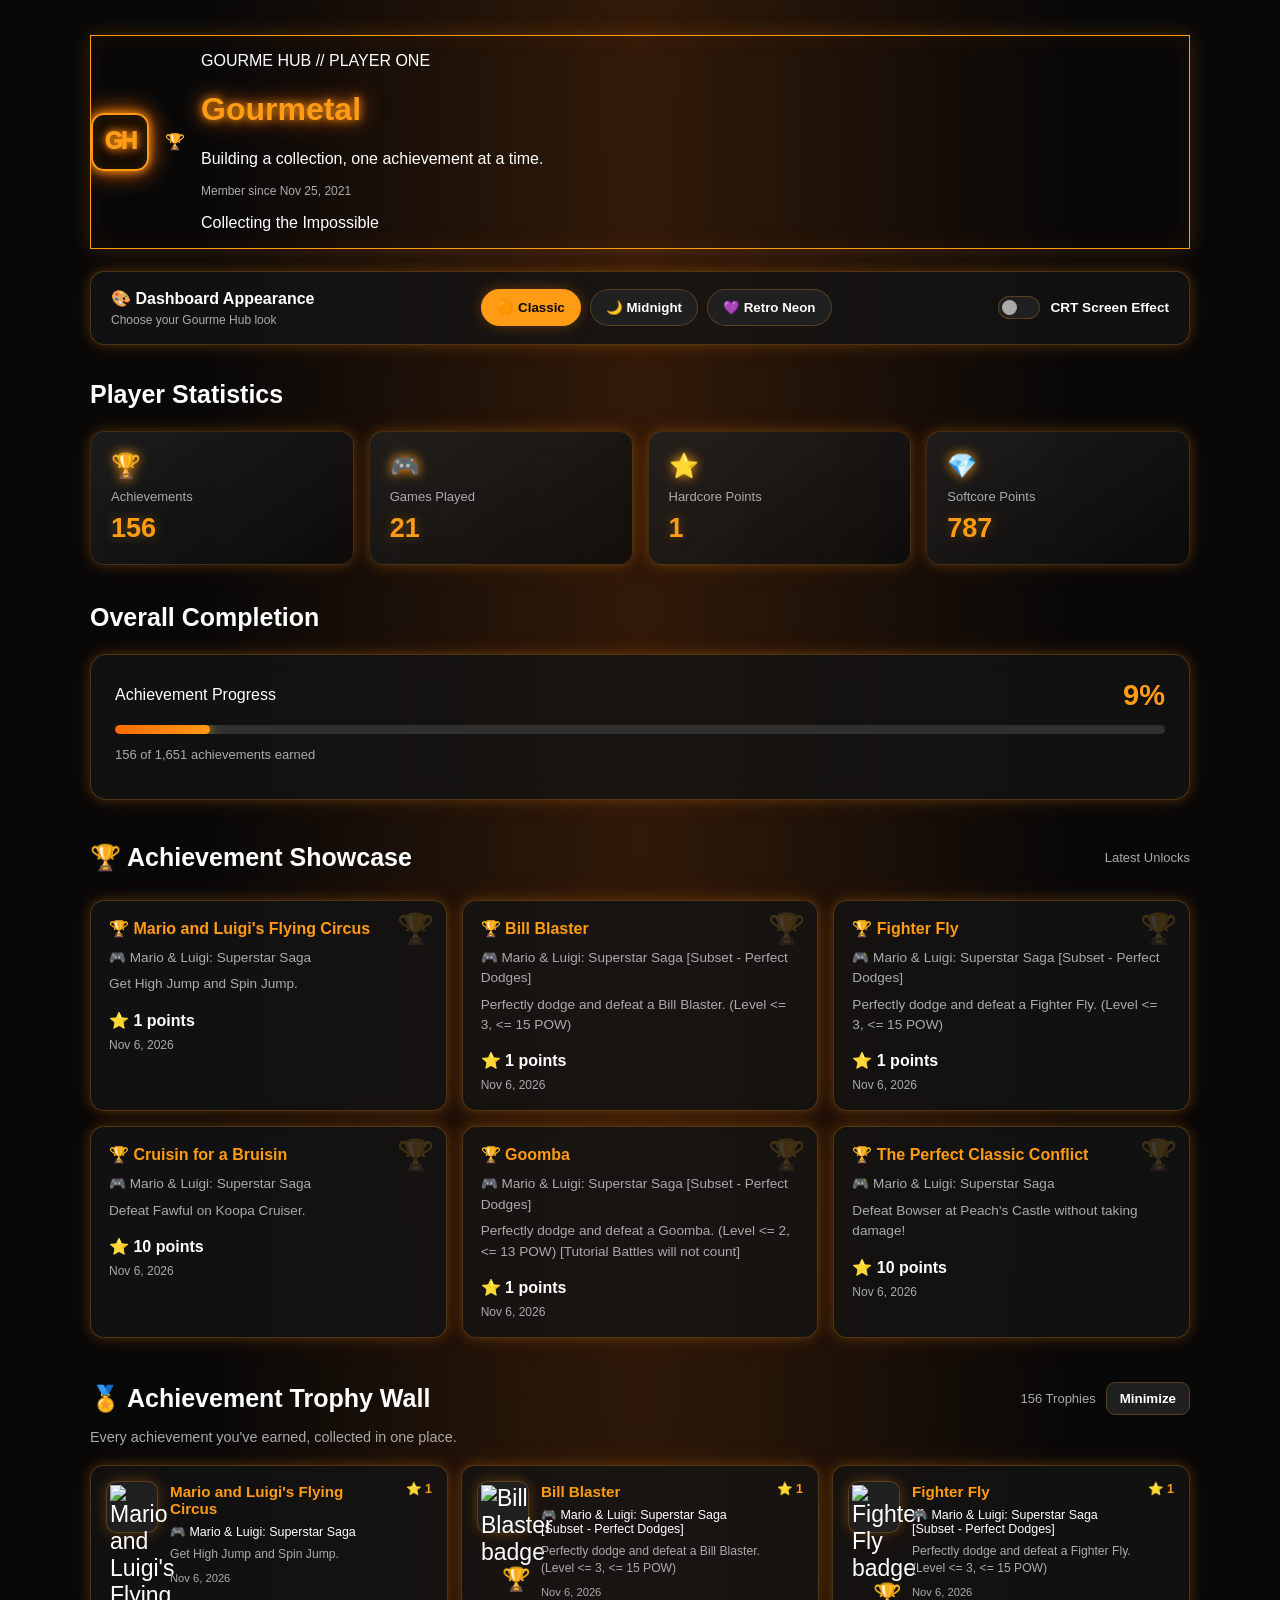
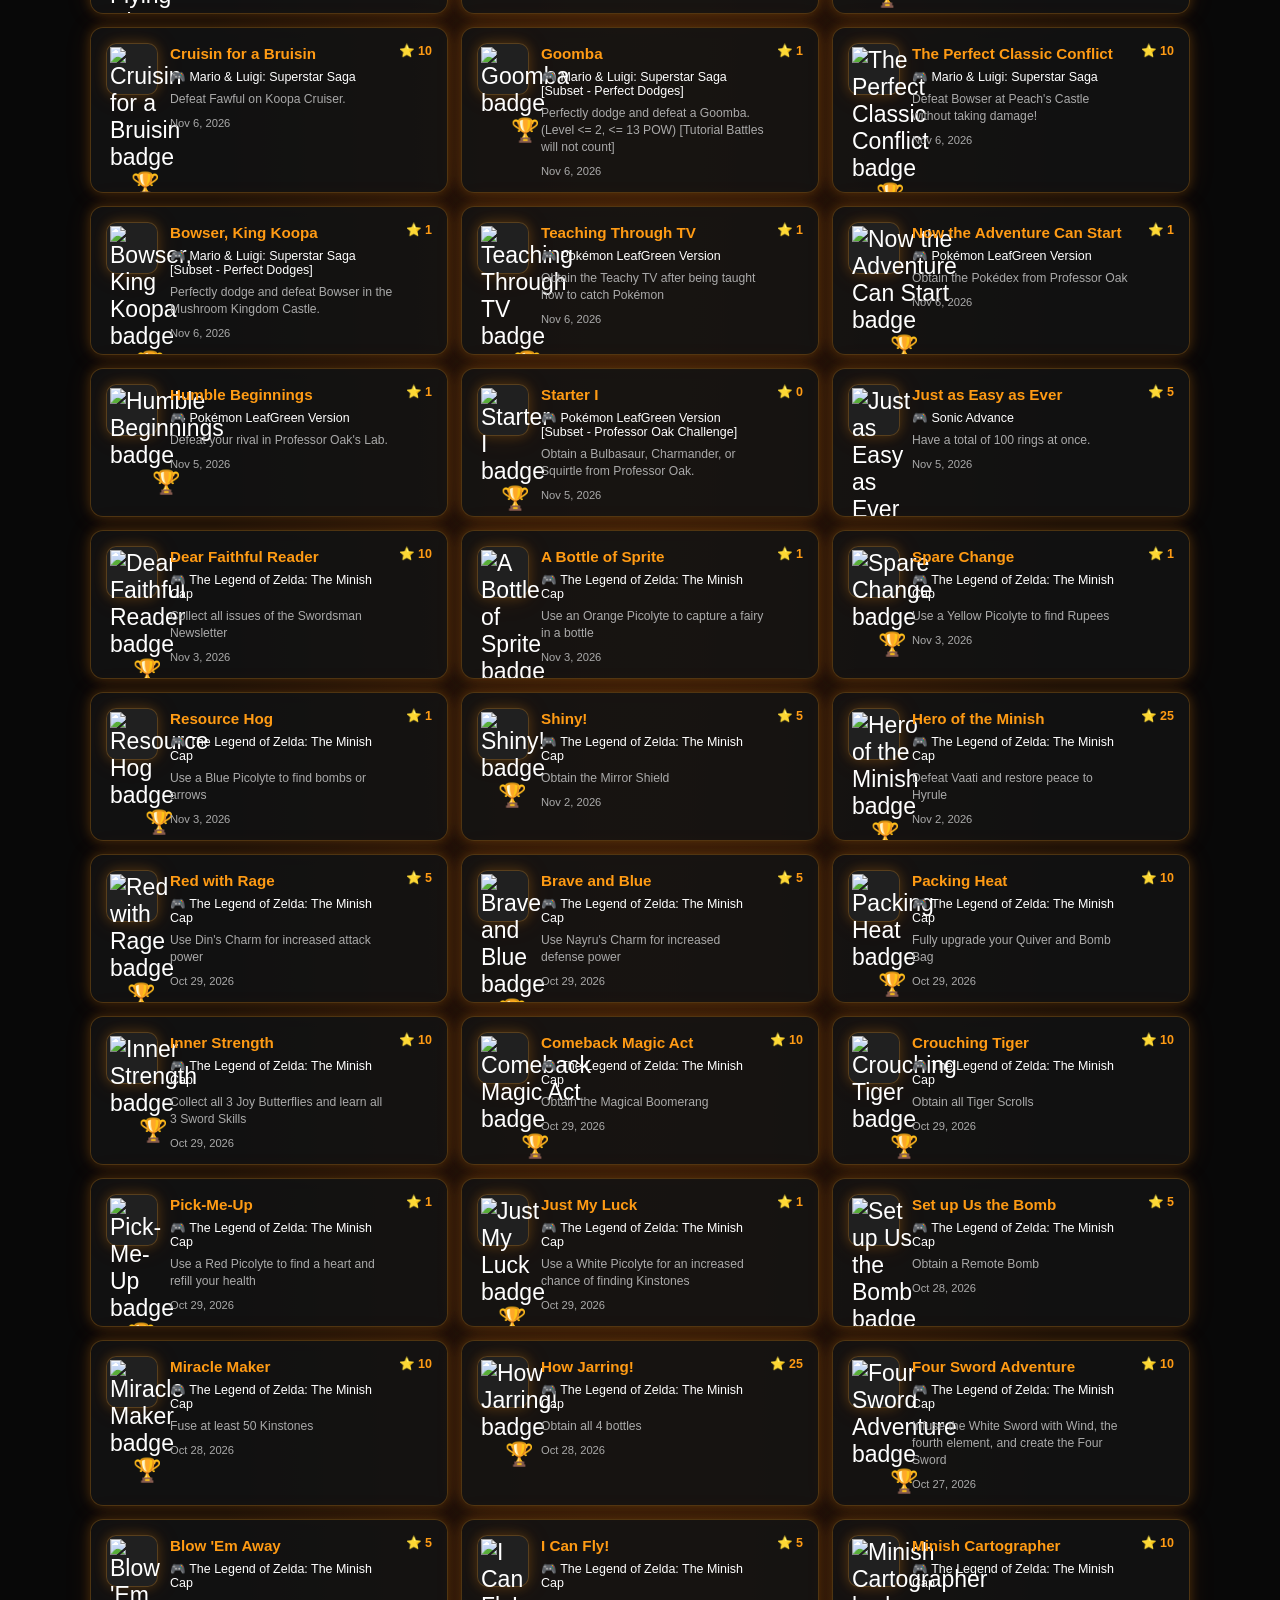
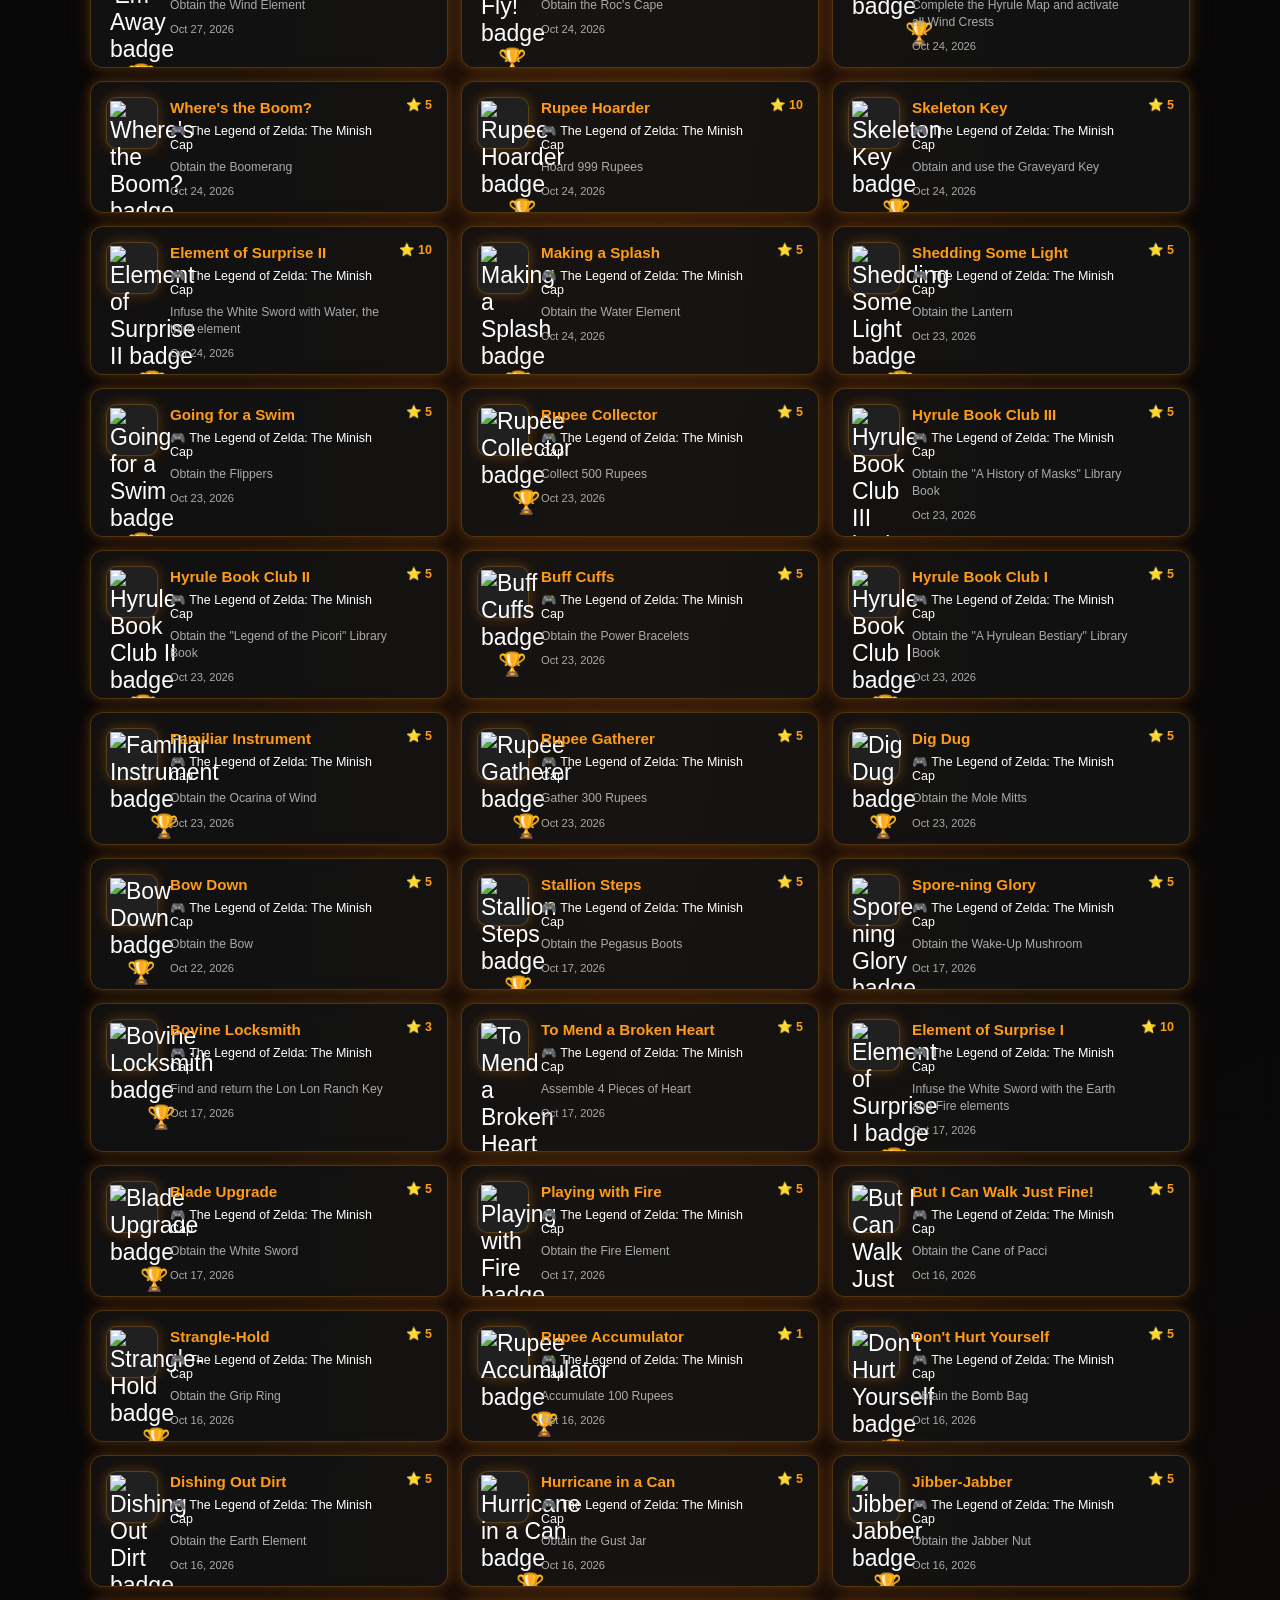
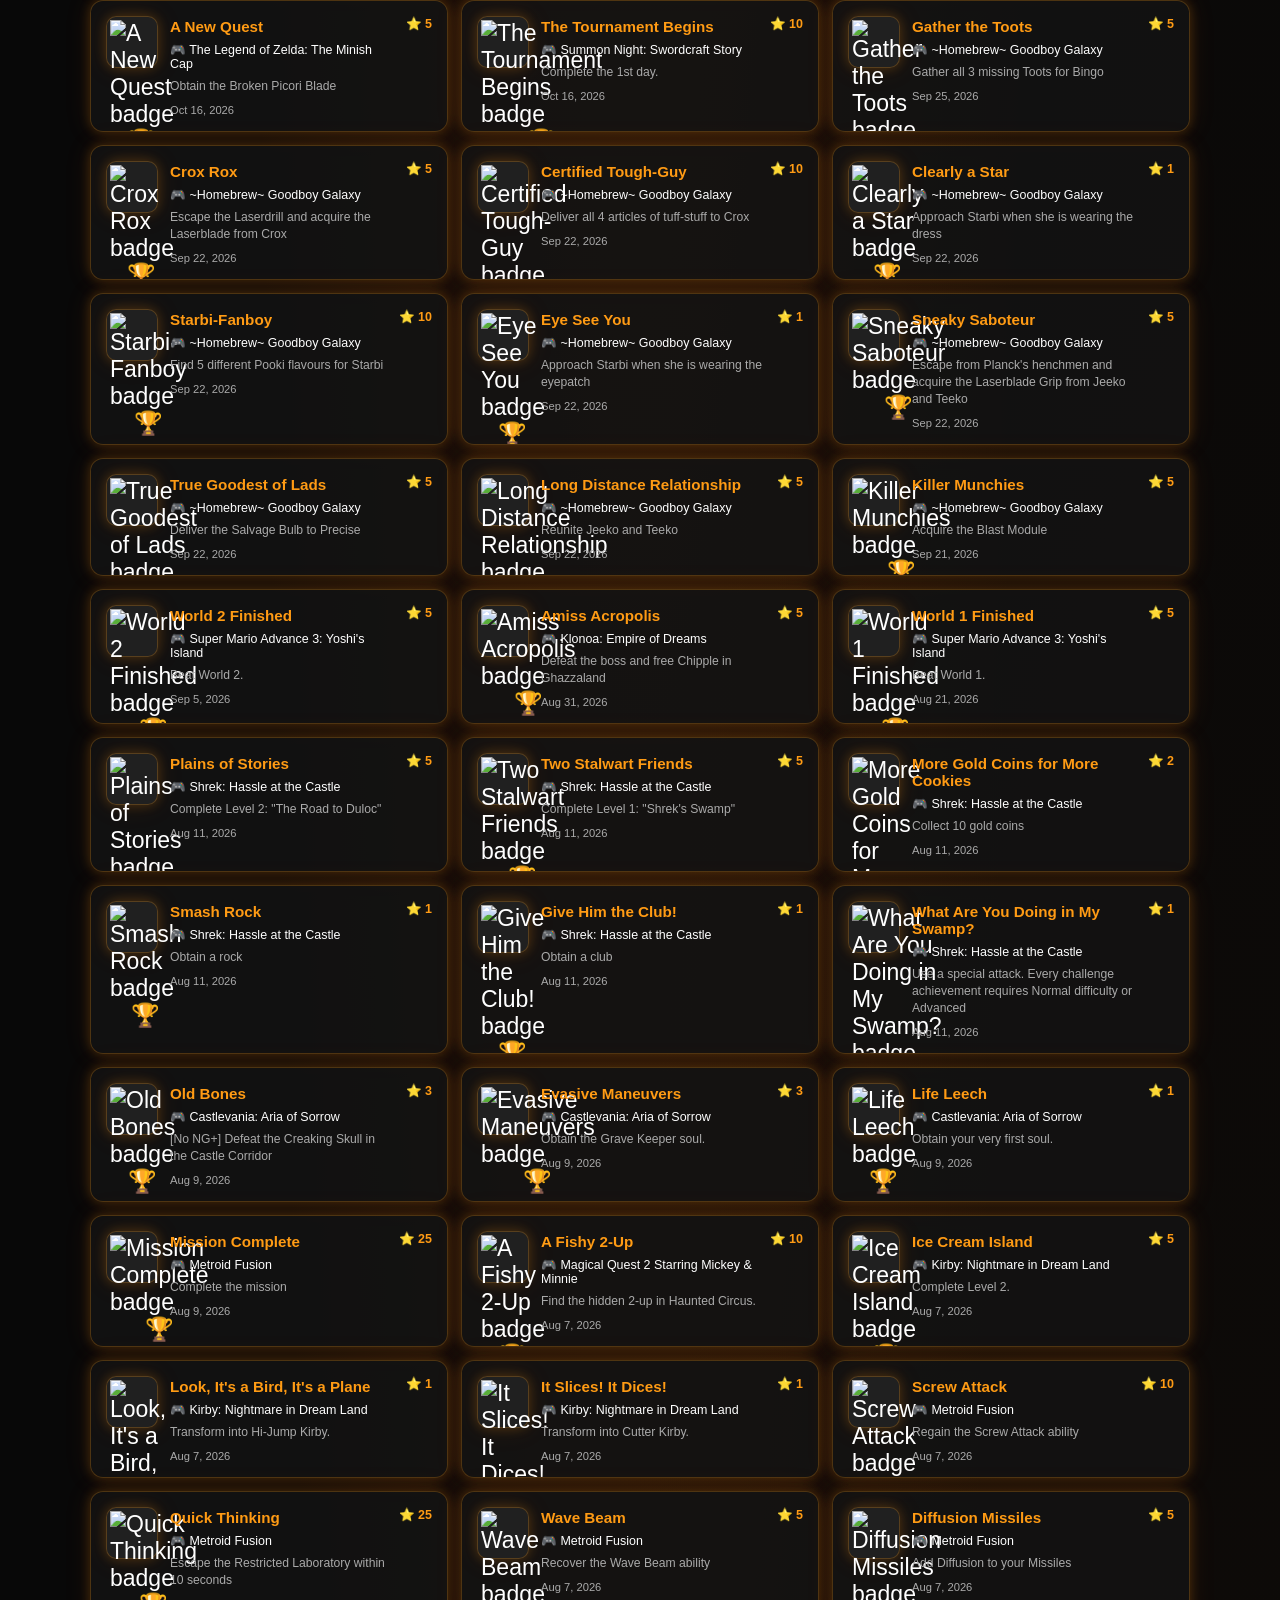
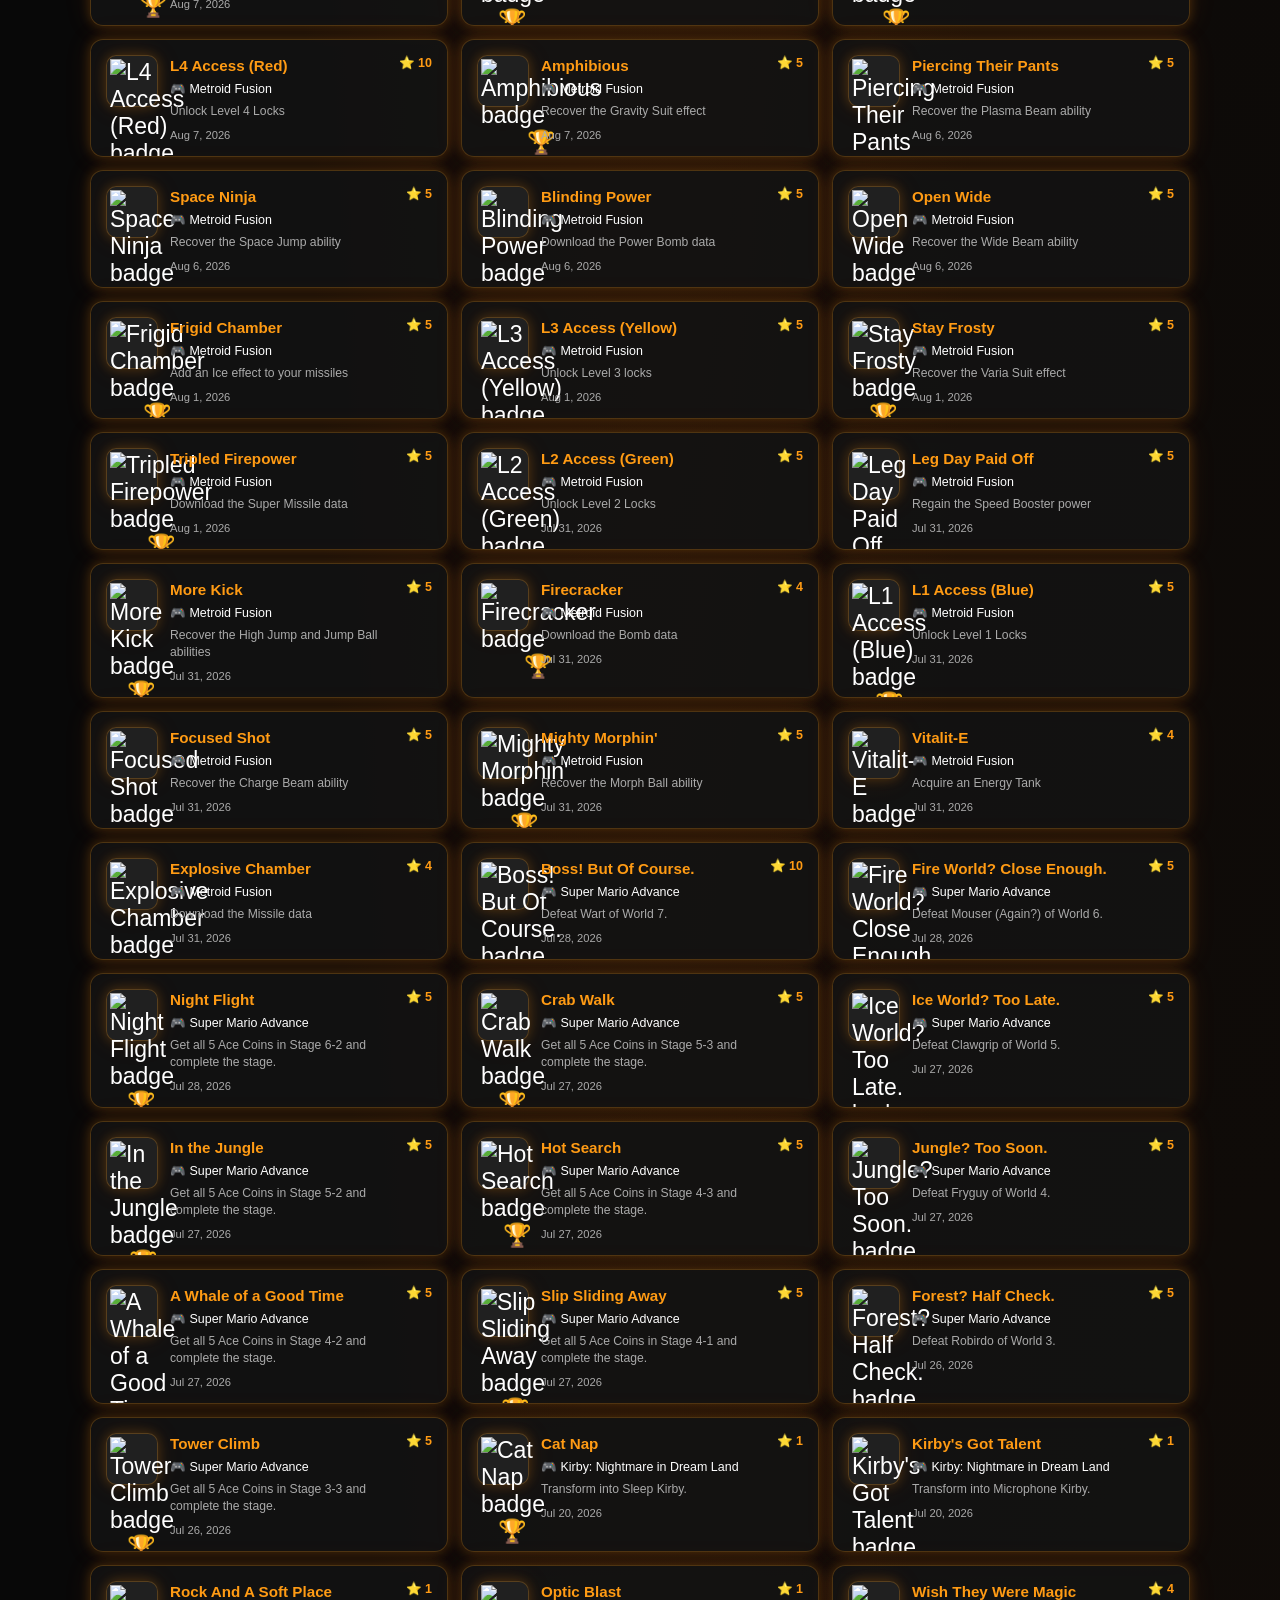
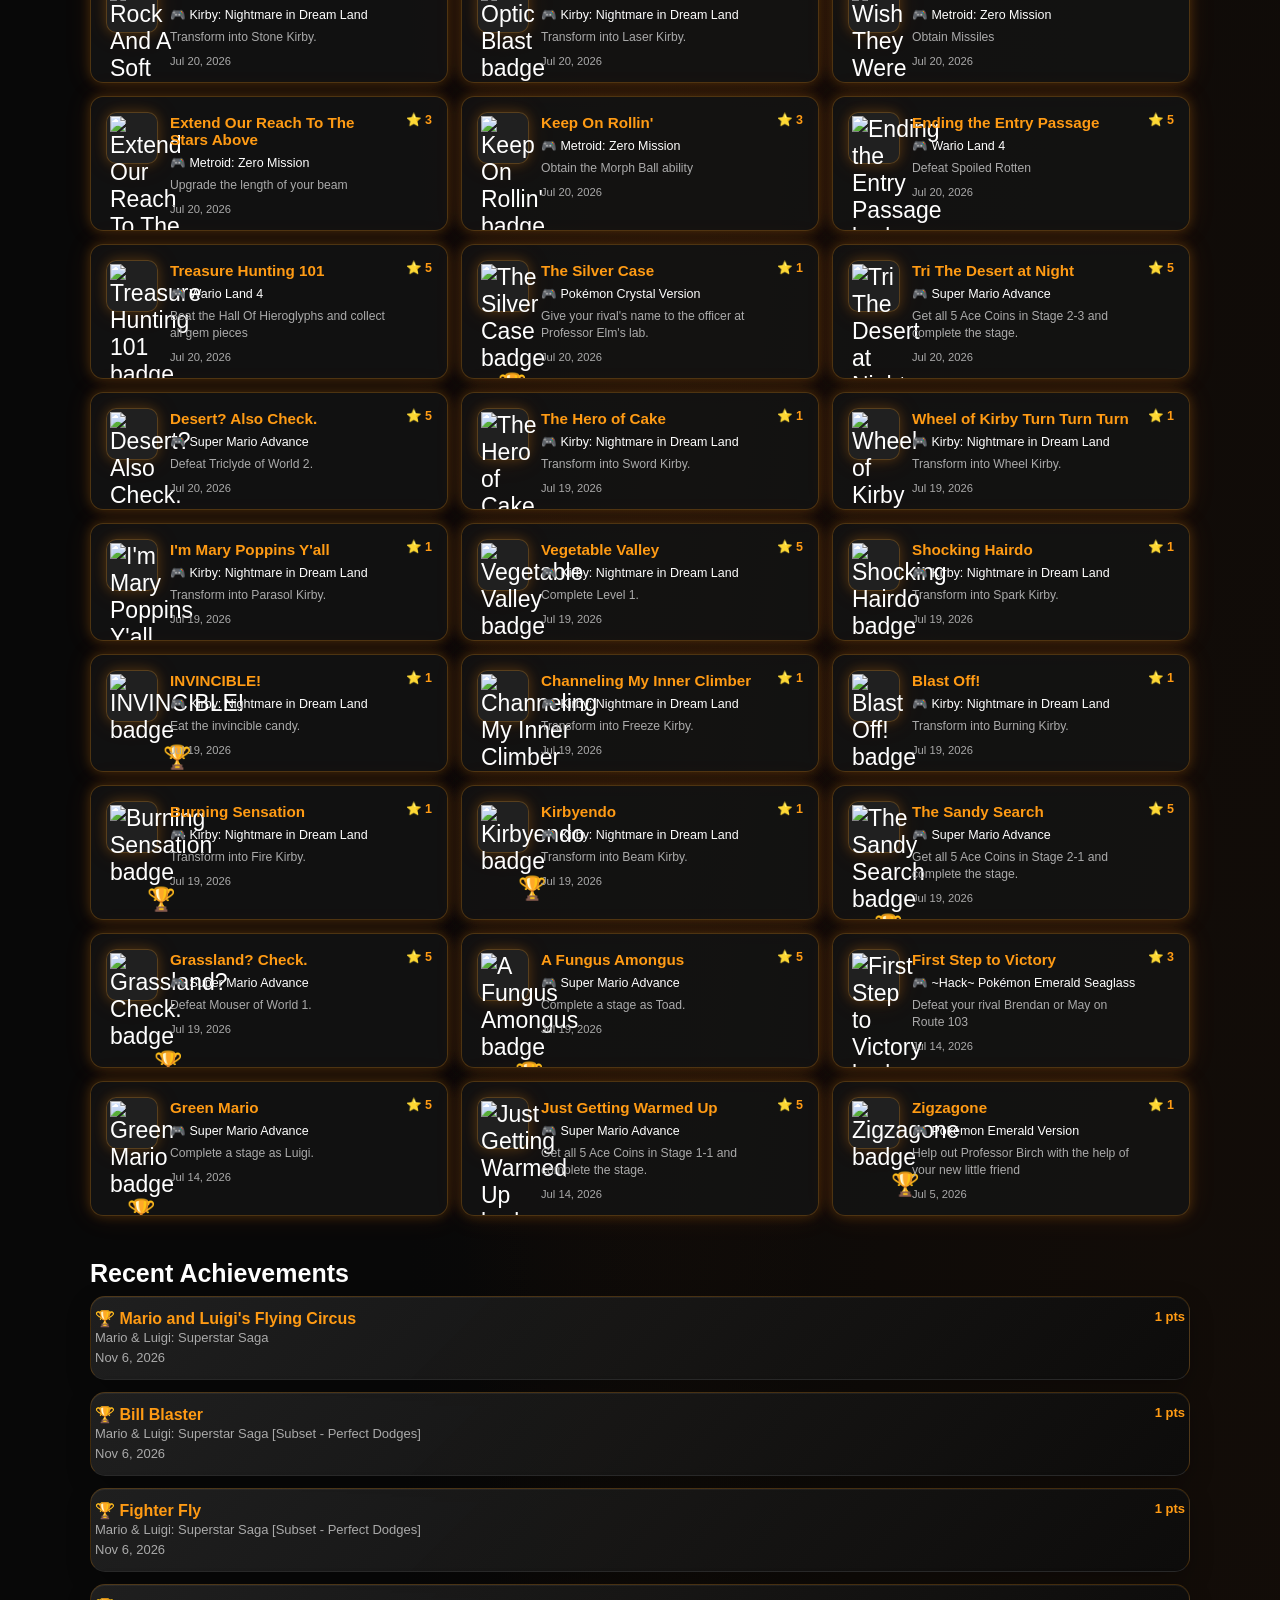
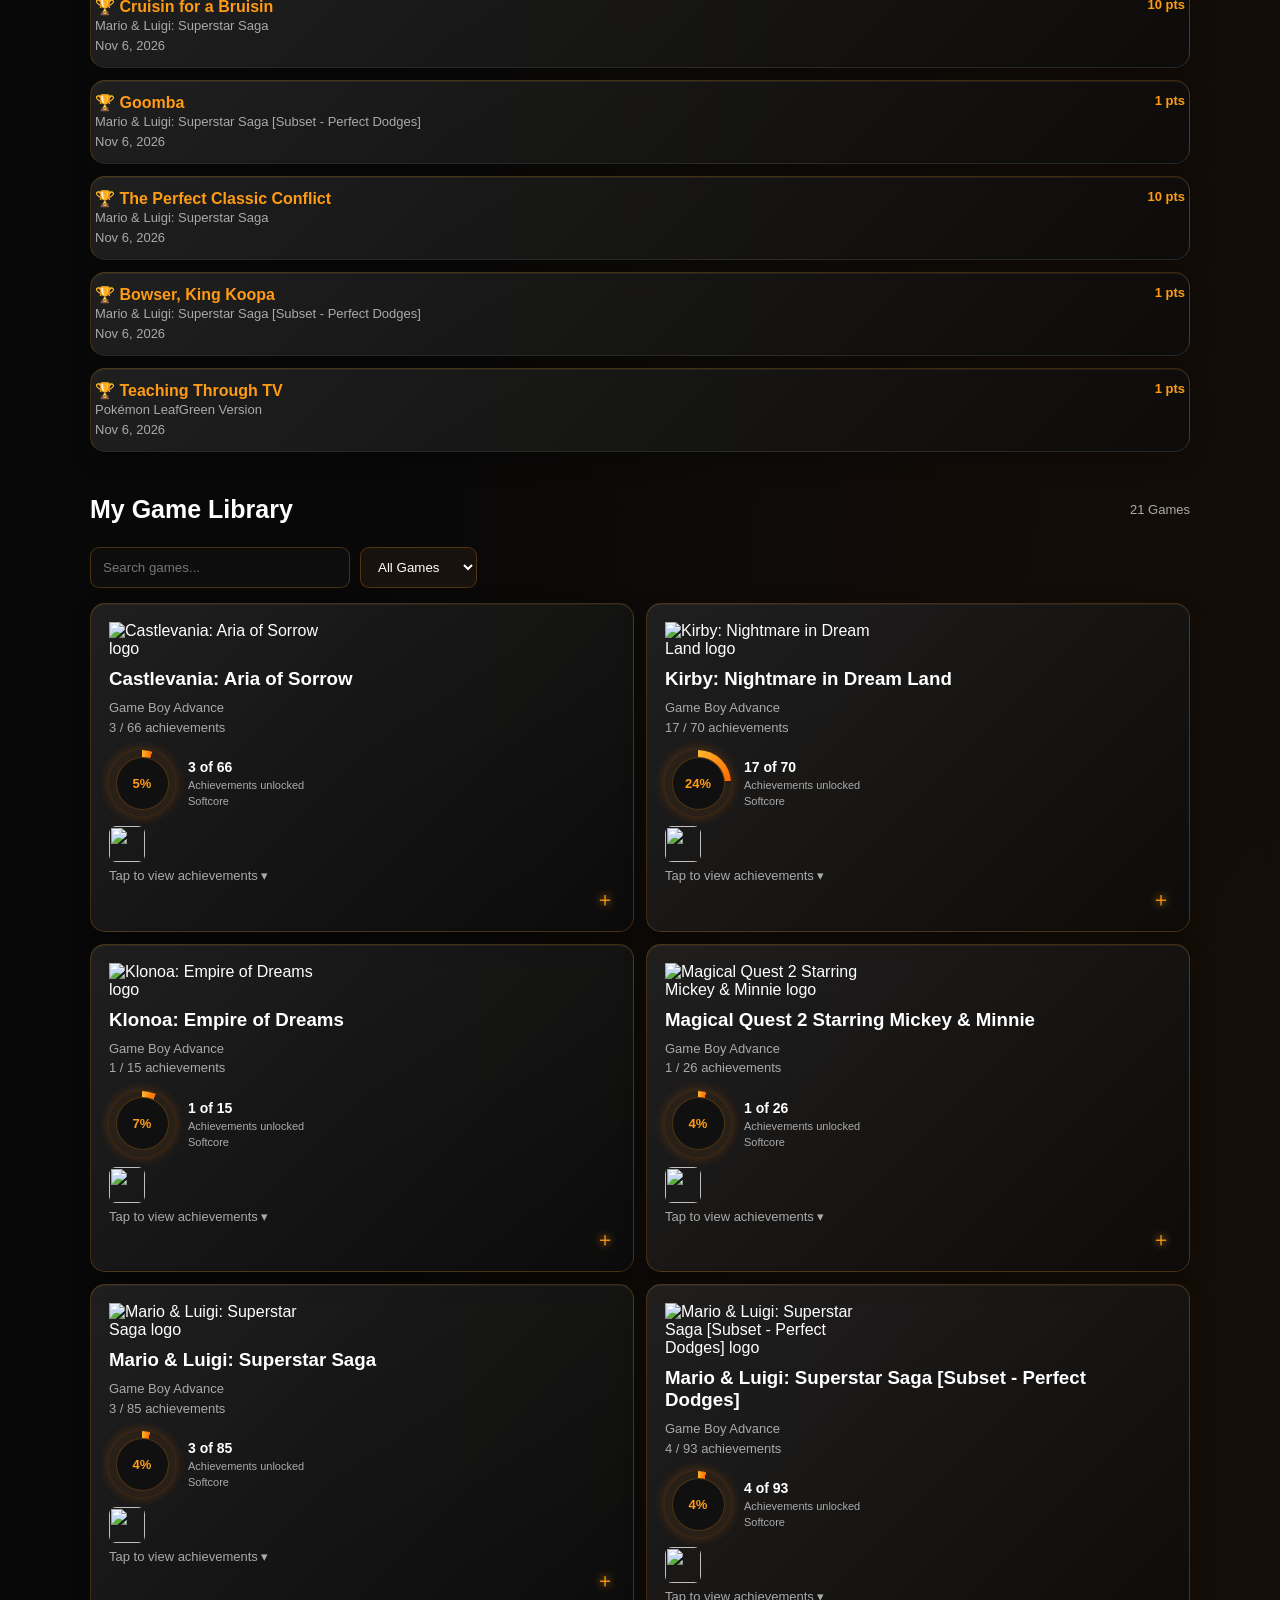
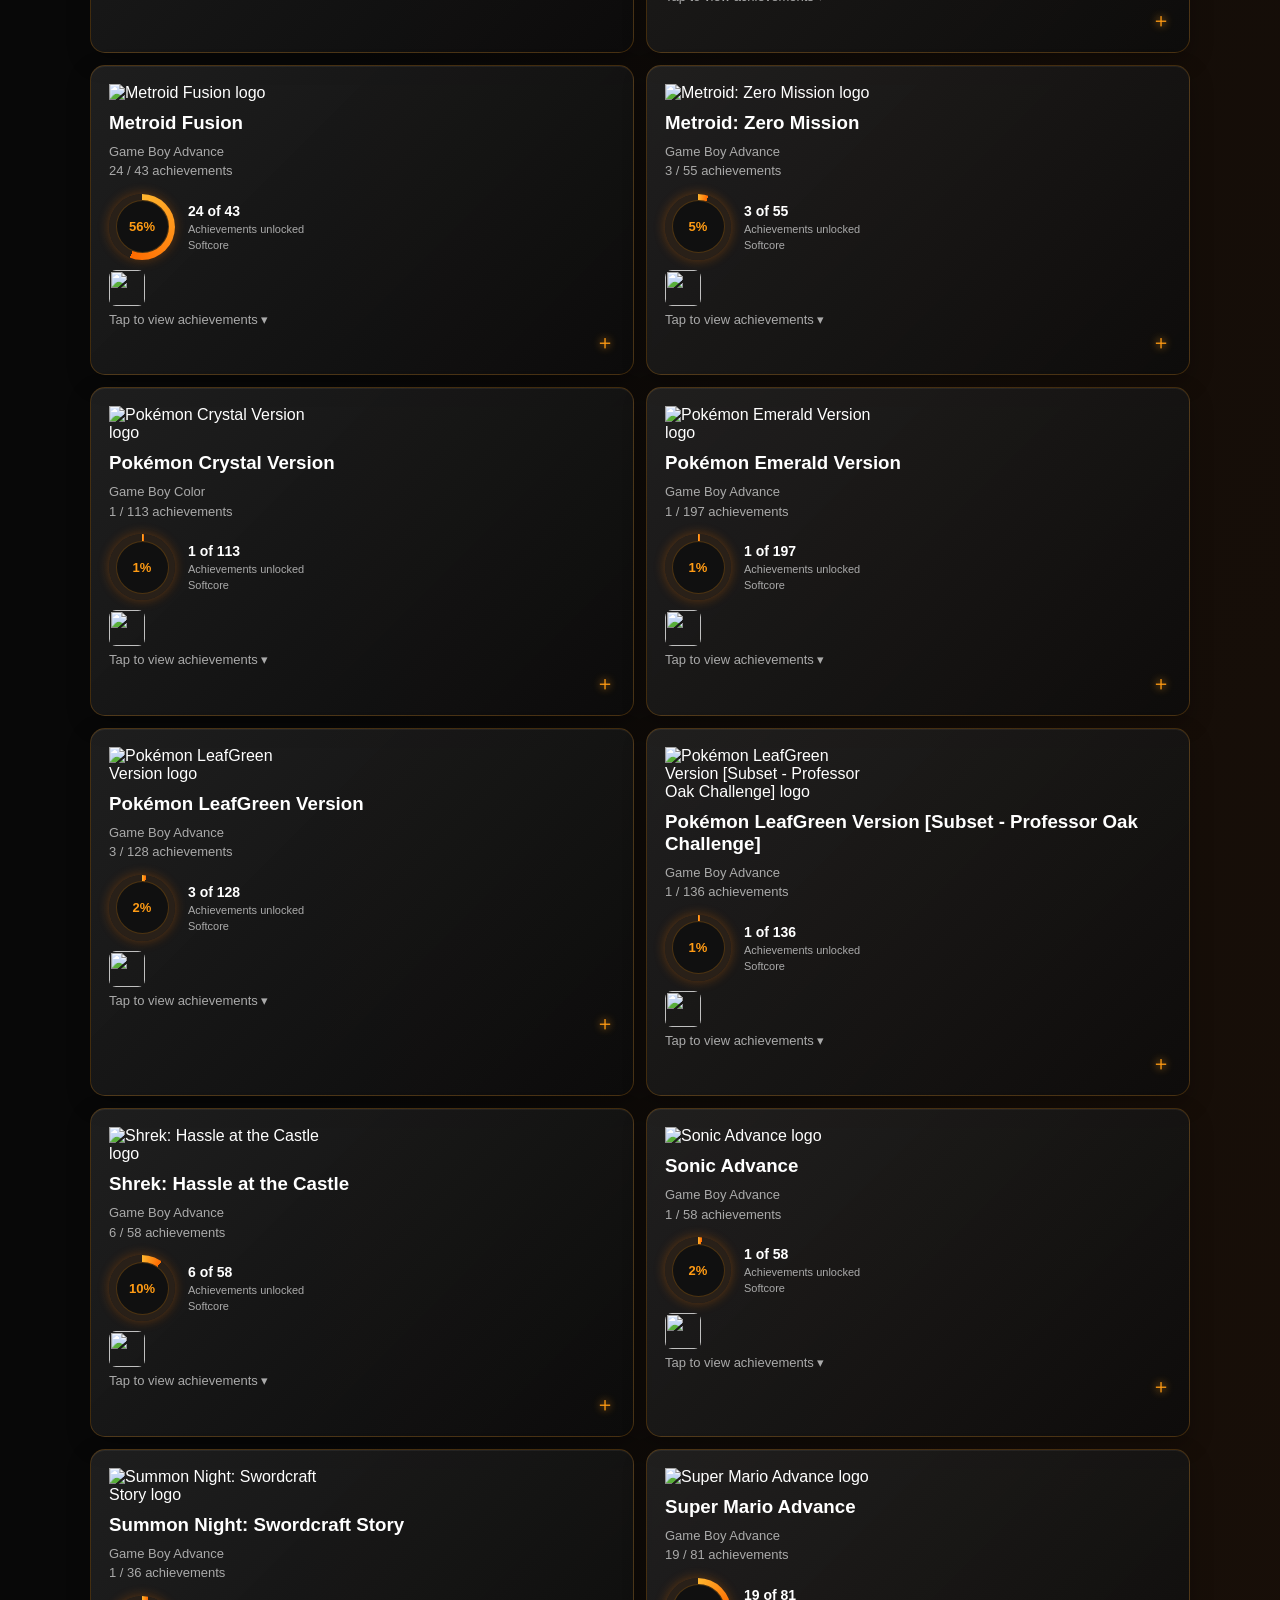
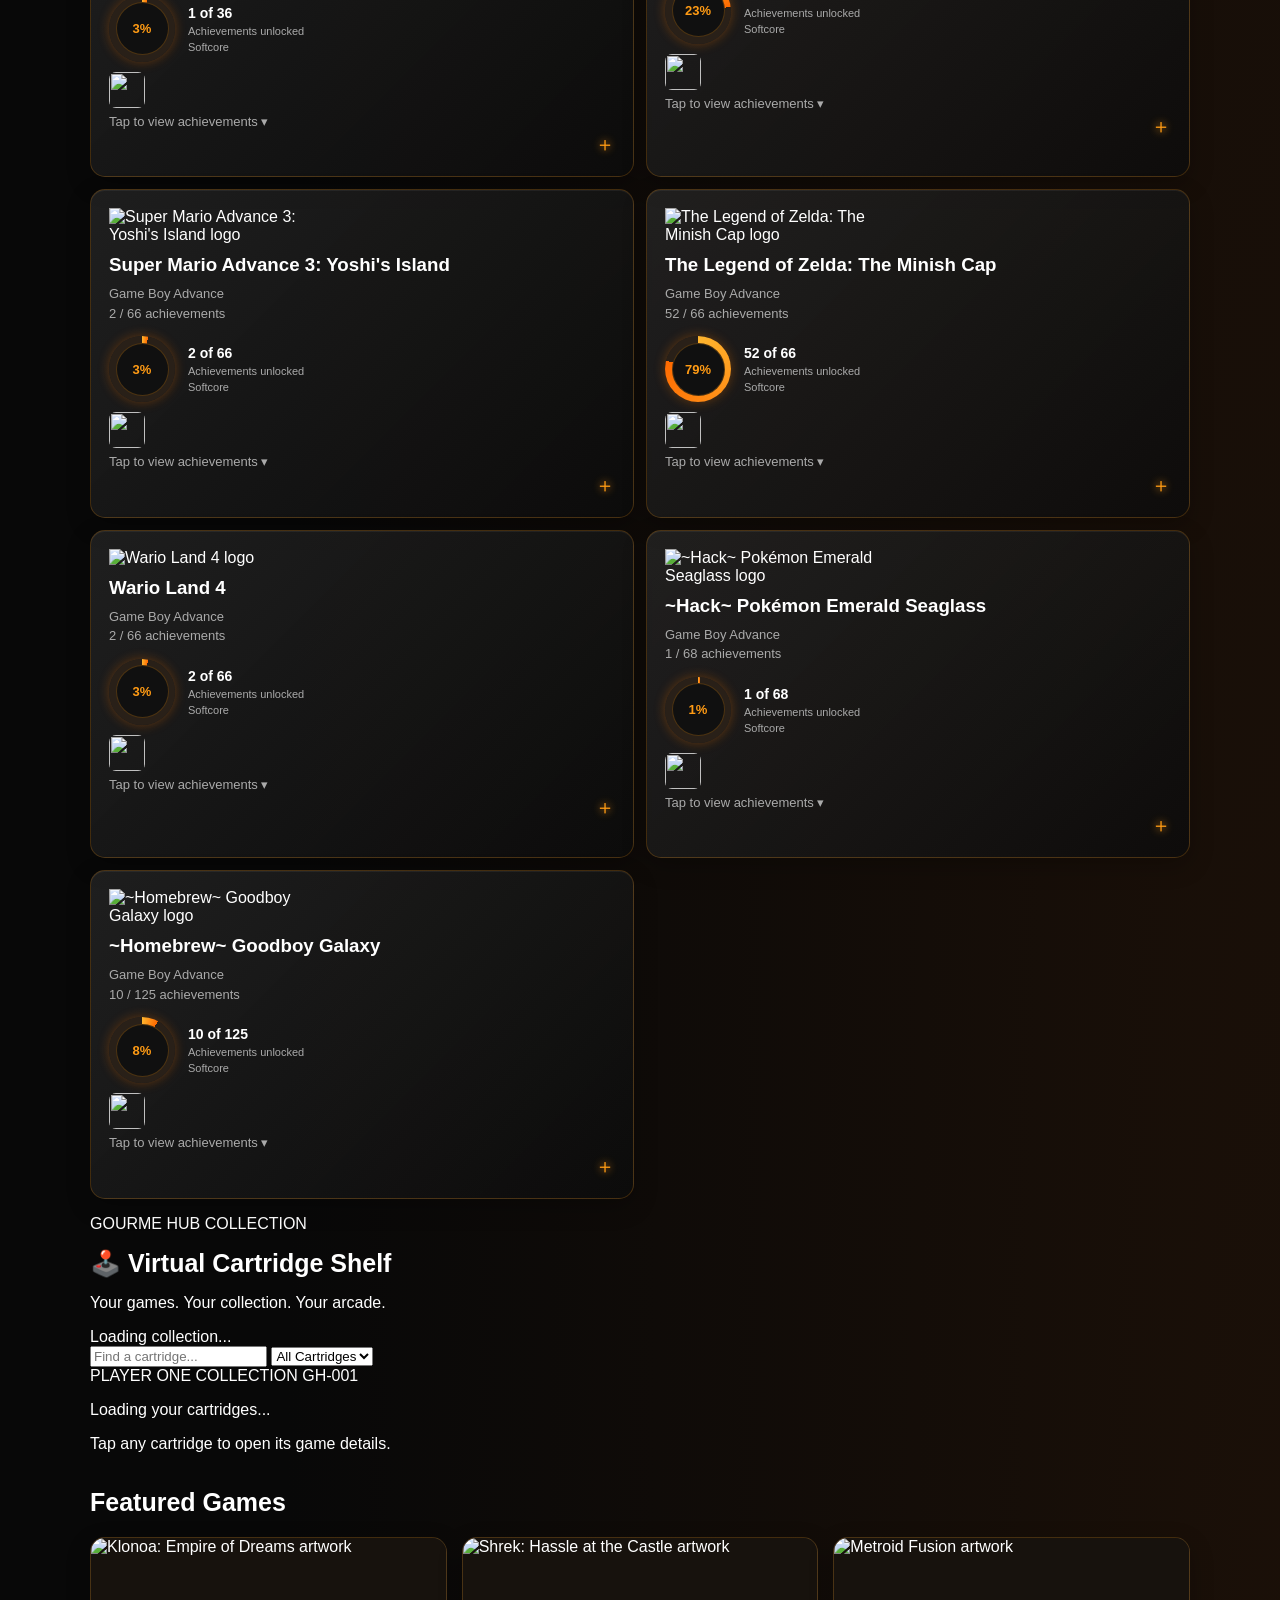
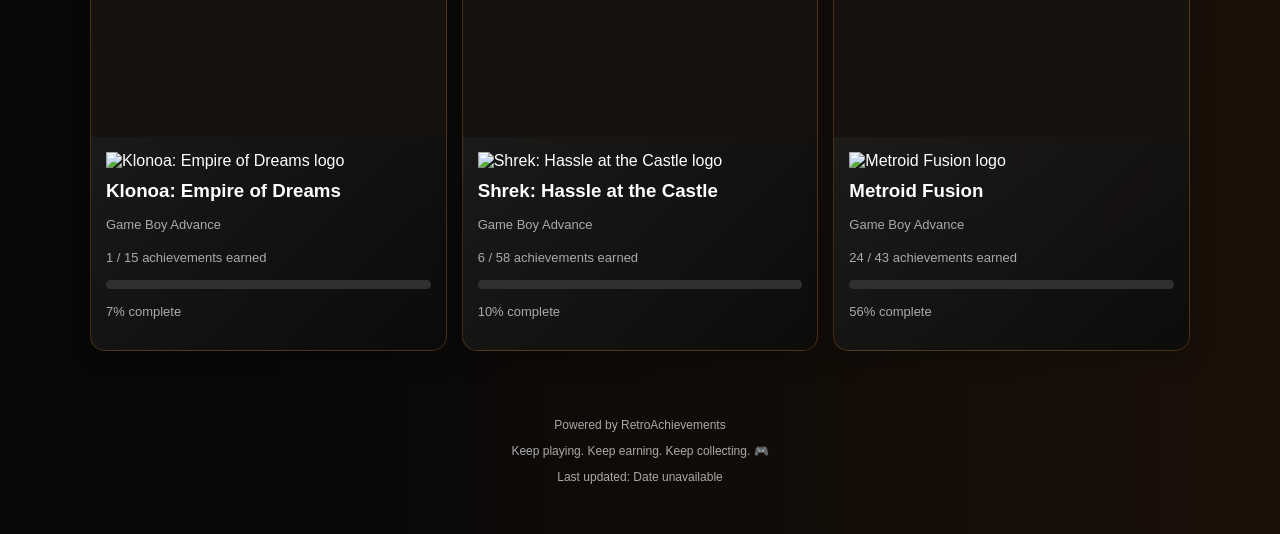
==== index.html @ 57094a8f "Update index.html" ====
<!DOCTYPE html>
<html lang="en">
<head>
  <meta charset="UTF-8">
  <meta name="viewport" content="width=device-width, initial-scale=1.0">
  <meta name="theme-color" content="#08090f">
  <meta name="description" content="RetroAchievements gaming dashboard">

  <title>Gourme Hub | RetroAchievements</title>

  <link rel="stylesheet" href="styles.css?v=gh-upgrade-20261106">
  <link rel="stylesheet" href="gourme-upgrades.css?v=gh-marquee-cards-20261107">
  <link rel="stylesheet" href="cartridge-shelf.css?v=gh-cartridge-shelf-20261107">
</head>

<body>
  <div id="ambient-particles" aria-hidden="true"></div>

  <main class="dashboard">

    <!-- PLAYER PROFILE -->
    <header class="profile-banner">
      <div class="profile-banner-art">
        <div class="banner-grid"></div>
        <div class="banner-glow"></div>
        <div class="banner-watermark">G</div>
        <div class="banner-label">RETRO GAMING PROFILE</div>
      </div>

      <div class="profile-content">
        <div class="gh-brand-mark" aria-label="Gourme Hub">GH</div>

        <div class="avatar-container">
          <img id="avatar" src="" alt="Player avatar">
          <div class="avatar-fallback">🏆</div>
        </div>

        <div class="profile-details">
          <p class="gh-eyebrow">GOURME HUB // PLAYER ONE</p>
          <h1 id="username">Loading player...</h1>
          <p id="motto">RetroAchievements Player</p>
          <p id="member-since"></p>
          <p id="gh-status" aria-live="polite">Achievement Hunter</p>
        </div>
      </div>
    </header>

    <!-- DASHBOARD APPEARANCE -->
    <section class="gh-upgrade-toolbar" aria-label="Dashboard appearance">
      <div>
        <strong>🎨 Dashboard Appearance</strong>
        <p>Choose your Gourme Hub look</p>
      </div>

      <div class="gh-theme-buttons">
        <button type="button" class="gh-theme-button"
          data-theme-choice="classic" aria-pressed="false">
          🟠 Classic
        </button>

        <button type="button" class="gh-theme-button"
          data-theme-choice="midnight" aria-pressed="false">
          🌙 Midnight
        </button>

        <button type="button" class="gh-theme-button"
          data-theme-choice="retro-neon" aria-pressed="false">
          💜 Retro Neon
        </button>
      </div>

      <label class="gh-crt-control" for="gh-crt-toggle">
        <input type="checkbox" id="gh-crt-toggle">
        <span class="gh-crt-switch" aria-hidden="true"></span>
        <span>CRT Screen Effect</span>
      </label>
    </section>

    <!-- PLAYER STATISTICS -->
    <section class="stats-section">
      <h2>Player Statistics</h2>

      <div class="stats-grid">
        <article class="stat-card">
          <span class="stat-icon">🏆</span>
          <span class="stat-label">Achievements</span>
          <strong id="total-achievements">0</strong>
        </article>

        <article class="stat-card">
          <span class="stat-icon">🎮</span>
          <span class="stat-label">Games Played</span>
          <strong id="games-played">0</strong>
        </article>

        <article class="stat-card">
          <span class="stat-icon">⭐</span>
          <span class="stat-label">Hardcore Points</span>
          <strong id="hardcore-points">0</strong>
        </article>

        <article class="stat-card">
          <span class="stat-icon">💎</span>
          <span class="stat-label">Softcore Points</span>
          <strong id="softcore-points">0</strong>
        </article>
      </div>
    </section>

    <!-- OVERALL COMPLETION -->
    <section class="progress-section">
      <h2>Overall Completion</h2>

      <div class="progress-card">
        <div class="progress-info">
          <span>Achievement Progress</span>
          <strong id="completion-percent">0%</strong>
        </div>

        <div class="progress-track">
          <div id="overall-progress" class="progress-fill"></div>
        </div>

        <p id="achievement-progress-text">
          0 of 0 achievements earned
        </p>
      </div>
    </section>

    <!-- ACHIEVEMENT SHOWCASE -->
    <section class="achievement-showcase-section">
      <div class="section-heading">
        <h2>🏆 Achievement Showcase</h2>
        <span class="section-count">Latest Unlocks</span>
      </div>

      <div id="achievement-showcase"
        class="achievement-showcase-grid"
        aria-live="polite">
        <p class="loading-message">Loading achievements...</p>
      </div>
    </section>

    <!-- ACHIEVEMENT TROPHY WALL -->
    <section class="gh-trophy-wall-section">
      <div class="section-heading gh-trophy-heading">
        <h2>🏅 Achievement Trophy Wall</h2>

        <div class="gh-trophy-heading-actions">
          <span id="gh-trophy-count" class="section-count">
            0 Trophies
          </span>

          <button type="button"
            id="gh-trophy-toggle"
            class="gh-trophy-toggle"
            aria-expanded="true">
            Minimize
          </button>
        </div>
      </div>

      <p class="gh-trophy-intro">
        Every achievement you've earned, collected in one place.
      </p>

      <div id="gh-trophy-wall"
        class="gh-trophy-wall"
        aria-live="polite">
        <p class="loading-message">
          Loading your trophy collection...
        </p>
      </div>
    </section>

    <!-- RECENT ACHIEVEMENTS -->
    <section class="recent-section">
      <div class="section-heading">
        <h2>Recent Achievements</h2>
      </div>

      <div id="recent-achievements" class="recent-achievements">
        <p class="loading-message">
          Loading recent achievements...
        </p>
      </div>
    </section>

    <!-- GAME LIBRARY -->
    <section class="games-section">
      <div class="section-heading">
        <h2>My Game Library</h2>
        <span id="game-count" class="section-count">0 Games</span>
      </div>

      <div class="game-controls">
        <input type="search"
          id="game-search"
          placeholder="Search games..."
          aria-label="Search games">

        <select id="game-filter" aria-label="Filter games">
          <option value="all">All Games</option>
          <option value="completed">Completed</option>
          <option value="in-progress">In Progress</option>
          <option value="not-started">Not Started</option>
        </select>
      </div>

      <div id="games-container" class="games-grid">
        <p class="loading-message">Loading game library...</p>
      </div>
    </section>

    <!-- VIRTUAL CARTRIDGE SHELF -->
    <section class="gh-cartridge-section" id="gh-cartridge-section">

      <div class="gh-cartridge-heading">
        <div>
          <p class="gh-cartridge-eyebrow">GOURME HUB COLLECTION</p>
          <h2>🕹️ Virtual Cartridge Shelf</h2>
          <p class="gh-cartridge-subtitle">
            Your games. Your collection. Your arcade.
          </p>
        </div>

        <span id="gh-cartridge-count" class="gh-cartridge-count">
          Loading collection...
        </span>
      </div>

      <div class="gh-cartridge-controls">
        <input
          type="search"
          id="gh-cartridge-search"
          placeholder="Find a cartridge..."
          aria-label="Search cartridge shelf">

        <select id="gh-cartridge-filter"
          aria-label="Filter cartridges">
          <option value="all">All Cartridges</option>
          <option value="completed">Completed</option>
          <option value="in-progress">In Progress</option>
          <option value="not-started">Not Started</option>
        </select>
      </div>

      <div class="gh-shelf-frame">
        <div class="gh-shelf-top">
          <span>PLAYER ONE COLLECTION</span>
          <span>GH-001</span>
        </div>

        <div
          id="gh-cartridge-grid"
          class="gh-cartridge-grid"
          aria-live="polite">
          <p class="gh-cartridge-empty">
            Loading your cartridges...
          </p>
        </div>

        <div class="gh-shelf-plank" aria-hidden="true"></div>
        <div class="gh-shelf-shadow" aria-hidden="true"></div>
      </div>

      <p class="gh-cartridge-hint">
        Tap any cartridge to open its game details.
      </p>

    </section>

    <!-- FEATURED GAMES - EXISTING ROTATION PRESERVED -->
    <section class="showcase-section">
      <h2>Featured Games</h2>

      <div id="game-showcase" class="showcase-grid">
        <p class="loading-message">Loading featured games...</p>
      </div>
    </section>

    <!-- FOOTER -->
    <footer class="dashboard-footer">
      <p>Powered by RetroAchievements</p>
      <p>Keep playing. Keep earning. Keep collecting. 🎮</p>
      <span id="last-updated"></span>
    </footer>

  </main>

  <!-- GAME DETAIL POPUP -->
  <div id="gh-game-modal"
    class="gh-modal-backdrop"
    aria-hidden="true">

    <div class="gh-game-modal"
      role="dialog"
      aria-modal="true"
      aria-labelledby="gh-modal-title">

      <button type="button"
        class="gh-modal-close"
        aria-label="Close game details">
        ×
      </button>

      <div id="gh-modal-content"></div>
    </div>
  </div>

  <!-- DASHBOARD SCRIPTS -->
  <script src="app.js?v=gh-upgrade-20261106"></script>
  <script src="gourme-upgrades.js?v=gh-upgrade-20261107"></script>
  <script src="cartridge-shelf.js?v=gh-cartridge-shelf-20261107"></script>

</body>
</html>
---- styles.css ----
:root {
  --bg: #080808;
  --panel: rgba(20, 20, 20, .82);
  --panel-light: rgba(35, 35, 35, .9);
  --text: #ffffff;
  --muted: #aaaaaa;
  --accent: #ff9b14;
  --accent-hot: #ff6a00;
  --border: rgba(255, 155, 20, .25);
  --glow: 0 0 12px rgba(255,155,20,.22), 0 0 28px rgba(255,106,0,.10);
}

* { box-sizing: border-box; }

html { scroll-behavior: smooth; }

body {
  margin: 0;
  min-height: 100vh;
  color: var(--text);
  font-family: Arial, Helvetica, sans-serif;
  background:
    radial-gradient(ellipse at 50% 0%, #321a08 0%, transparent 48%),
    radial-gradient(ellipse at bottom right, #1b1008 0%, #080808 55%);
  overflow-x: hidden;
  position: relative;
}

body::before {
  content: "";
  position: fixed;
  inset: 0;
  z-index: 4;
  pointer-events: none;
  opacity: .12;
  background: repeating-linear-gradient(
    to bottom,
    transparent 0,
    transparent 3px,
    rgba(255,155,20,.10) 4px,
    transparent 5px
  );
}

body::after {
  content: "";
  position: fixed;
  inset: 0;
  z-index: 4;
  pointer-events: none;
  background: radial-gradient(ellipse at center, transparent 48%, rgba(0,0,0,.42) 100%);
  box-shadow: inset 0 0 100px rgba(255,105,0,.055);
}

.topbar {
  display: flex;
  justify-content: space-between;
  align-items: center;
  gap: 15px;
  padding: 18px 6%;
  background: rgba(12,12,12,.94);
  border-bottom: 1px solid var(--border);
  box-shadow: 0 3px 25px rgba(255,115,0,.12);
  position: relative;
  z-index: 5;
}

.brand { display: flex; align-items: center; gap: 12px; }
.brand-icon { font-size: 34px; filter: drop-shadow(0 0 8px var(--accent)); }
.brand h1 { font-size: 18px; margin: 0; }

.brand p, .subheading {
  color: var(--muted);
  margin: 5px 0 0;
  font-size: 13px;
}

.account { display: flex; align-items: center; gap: 9px; font-size: 14px; }

.status-dot {
  width: 9px;
  height: 9px;
  background: var(--accent);
  border-radius: 50%;
  box-shadow: 0 0 10px var(--accent);
  animation: pulse 2s infinite;
}

.container, .dashboard {
  width: min(1100px, 90%);
  margin: 35px auto;
  position: relative;
  z-index: 1;
}

.welcome {
  display: flex;
  justify-content: space-between;
  align-items: center;
  gap: 15px;
  padding: 30px;
  background: linear-gradient(135deg,#1b1209,#111);
  border: 1px solid var(--accent);
  border-radius: 18px;
  box-shadow: var(--glow);
}

.eyebrow {
  color: var(--accent);
  font-size: 11px;
  font-weight: bold;
  letter-spacing: 2px;
  text-transform: uppercase;
}

h2 { margin: 8px 0; font-size: 25px; }
.trophy { font-size: 65px; filter: drop-shadow(0 0 12px var(--accent)); }

.stats-section, .progress-section, .recent-section,
.games-section, .showcase-section {
  margin-top: 35px;
}

.stats-grid {
  display: grid;
  grid-template-columns: repeat(4,1fr);
  gap: 15px;
  margin: 22px 0 38px;
}

.stat-card {
  display: flex;
  flex-direction: column;
  gap: 9px;
  padding: 20px;
  background: linear-gradient(145deg,rgba(35,35,35,.76),rgba(12,12,12,.78));
  border: 1px solid rgba(255,155,20,.18);
  border-radius: 14px;
  box-shadow: var(--glow);
  backdrop-filter: blur(12px);
  -webkit-backdrop-filter: blur(12px);
  transition: .25s;
}

.stat-card:hover {
  transform: translateY(-4px);
  border-color: var(--accent);
  box-shadow: 0 0 22px rgba(255,155,20,.25);
}

.stat-icon { font-size: 24px; filter: drop-shadow(0 0 6px var(--accent)); }
.stat-label, .stat-card p { color: var(--muted); font-size: 13px; }
.stat-card strong { font-size: 27px; color: var(--accent); text-shadow: 0 0 12px rgba(255,155,20,.35); }

.profile-card {
  position: relative;
  display: flex;
  align-items: center;
  gap: 16px;
  min-height: 175px;
  padding: 22px;
  margin: 22px 0;
  overflow: hidden;
  isolation: isolate;
  background: linear-gradient(115deg,#211006,#100d0a 60%,#251006);
  border: 1px solid #ff8c00;
  border-radius: 16px;
  box-shadow: 0 0 18px rgba(255,130,0,.22), inset 0 0 25px rgba(255,100,0,.08);
}

.profile-banner-art {
  position: absolute;
  inset: 0;
  z-index: -1;
  overflow: hidden;
  pointer-events: none;
}

.banner-grid {
  position: absolute;
  inset: 0;
  opacity: .23;
  background-image:
    linear-gradient(rgba(255,155,20,.18) 1px,transparent 1px),
    linear-gradient(90deg,rgba(255,155,20,.18) 1px,transparent 1px);
  background-size: 28px 28px;
  transform: perspective(350px) rotateX(18deg) scale(1.3);
  transform-origin: bottom;
}

.banner-glow {
  position: absolute;
  width: 340px;
  height: 180px;
  right: 5%;
  top: -70px;
  background: radial-gradient(ellipse,rgba(255,105,0,.3),transparent 70%);
  filter: blur(12px);
}

.banner-watermark {
  position: absolute;
  right: 9%;
  top: 50%;
  transform: translateY(-50%);
  font-size: clamp(100px,18vw,190px);
  line-height: 1;
  font-weight: 900;
  font-style: italic;
  color: rgba(255,155,20,.07);
}

.banner-label {
  position: absolute;
  right: 20px;
  bottom: 14px;
  color: rgba(255,155,20,.55);
  font-size: 10px;
  font-weight: bold;
  letter-spacing: 4px;
}

.profile-content { display: flex; align-items: center; gap: 16px; width: 100%; }

#avatar {
  display: block;
  flex: 0 0 66px;
  width: 66px;
  height: 66px;
  object-fit: cover;
  background: #2b1a08;
  border: 2px solid #ffb13b;
  border-radius: 50%;
  box-shadow: 0 0 12px #ff8c00, 0 0 28px rgba(255,100,0,.35);
}

.profile-info { flex: 1; min-width: 0; }
#username { color: var(--accent); text-shadow: 0 0 10px rgba(255,155,20,.3); }
.profile-info > p { color: var(--muted); margin: 8px 0 12px; }
#member-since { color: var(--muted); font-size: 12px; }

.profile-points { display: flex; flex-wrap: wrap; gap: 22px; margin-top: 18px; }
.profile-points div { display: flex; flex-direction: column; gap: 4px; }
.profile-points strong { color: var(--accent); font-size: 20px; }
.profile-points span { color: var(--muted); font-size: 11px; }

.progress-card, .progress-overview {
  padding: 24px;
  margin: 22px 0;
  background: var(--panel);
  border: 1px solid var(--border);
  border-radius: 16px;
  box-shadow: var(--glow);
  backdrop-filter: blur(12px);
}

.progress-info { display: flex; justify-content: space-between; align-items: center; gap: 15px; }
#completion-percent { color: var(--accent); font-size: 29px; font-weight: bold; }

.progress-track {
  height: 9px;
  background: #303030;
  border-radius: 10px;
  overflow: hidden;
  margin: 13px 0 8px;
}

#overall-progress {
  height: 100%;
  width: 0;
  background: linear-gradient(90deg,var(--accent-hot),var(--accent));
  border-radius: 10px;
  box-shadow: 0 0 12px var(--accent);
  transition: width 1s ease;
}

#achievement-progress-text { color: var(--muted); font-size: 13px; }

.section-heading {
  display: flex;
  justify-content: space-between;
  align-items: center;
  gap: 15px;
}

.section-title { display: flex; align-items: center; gap: 10px; margin: 0 0 15px; }
.section-icon { color: var(--accent); filter: drop-shadow(0 0 6px var(--accent)); }

.game-controls {
  display: flex;
  gap: 10px;
  margin: 15px 0;
}

#game-search {
  width: min(260px,55%);
  padding: 12px;
  background: rgba(15,15,15,.85);
  border: 1px solid var(--border);
  border-radius: 9px;
  color: var(--text);
  outline: none;
}

#game-search:focus { border-color: var(--accent); box-shadow: 0 0 12px rgba(255,155,20,.25); }

#game-filter {
  padding: 10px 13px;
  background: #17120d;
  color: var(--text);
  border: 1px solid var(--border);
  border-radius: 9px;
  outline: none;
}

#game-filter:focus { border-color: var(--accent); }
#game-count, .section-count { color: var(--muted); font-size: 13px; }

#games-container, #recent-achievements {
  display: grid;
  gap: 12px;
}

.games-grid { grid-template-columns: repeat(2,minmax(0,1fr)); }

.game-card, .recent-item {
  position: relative;
  overflow: hidden;
  padding: 18px;
  background: linear-gradient(135deg,rgba(40,40,40,.72),rgba(12,12,12,.82));
  border: 1px solid rgba(255,155,20,.22);
  border-radius: 15px;
  box-shadow: inset 0 1px 0 rgba(255,255,255,.055), 0 8px 25px rgba(0,0,0,.24);
  transition: .25s;
}

.game-card:hover, .recent-item:hover {
  transform: translateY(-3px);
  border-color: rgba(255,155,20,.7);
  box-shadow: inset 0 1px 0 rgba(255,255,255,.08), 0 0 18px rgba(255,130,0,.16), 0 12px 30px rgba(0,0,0,.32);
}

.game-card h3 { margin: 0 0 8px; }
.game-meta { color: var(--muted); font-size: 13px; line-height: 1.5; }

.game-card summary { cursor: pointer; list-style: none; }
.game-card summary::-webkit-details-marker { display: none; }

.game-card summary::after {
  content: "＋";
  float: right;
  color: var(--accent);
  font-size: 20px;
  text-shadow: 0 0 8px var(--accent);
}

.game-card[open] summary::after { content: "−"; }

.game-summary-layout { display: flex; align-items: center; gap: 16px; padding-right: 22px; }

.game-cover, .game-cover-placeholder {
  display: flex;
  flex: 0 0 78px;
  width: 78px;
  height: 110px;
  align-items: center;
  justify-content: center;
  object-fit: cover;
  background: #202020;
  border: 1px solid #383838;
  border-radius: 7px;
}

.game-cover { box-shadow: 0 0 10px rgba(255,155,20,.12); }
.game-cover-placeholder { font-size: 30px; }
.game-summary-info { flex: 1; min-width: 0; }
.game-summary-info h3 { overflow-wrap: anywhere; }

.game-hero {
  position: relative;
  height: 150px;
  margin: -18px -18px 18px;
  overflow: hidden;
  background: #111;
}

.game-hero img { width: 100%; height: 100%; object-fit: cover; opacity: .8; }

.game-logo {
  display: block;
  max-width: min(100%,220px);
  max-height: 65px;
  object-fit: contain;
  object-position: left center;
  margin-bottom: 10px;
}

.game-icon { width: 36px; height: 36px; object-fit: contain; margin-top: 10px; border-radius: 7px; }

.achievement-list { margin-top: 18px; border-top: 1px solid #292929; }

.achievement-row {
  display: flex;
  justify-content: space-between;
  align-items: flex-start;
  gap: 12px;
  padding: 12px 4px;
  border-bottom: 1px solid #292929;
}

.achievement-earned strong { color: var(--accent); }
.achievement-locked { opacity: .55; }
.achievement-points { color: var(--accent); white-space: nowrap; font-size: 13px; font-weight: bold; }

.game-progress-layout { display: flex; align-items: center; gap: 13px; margin-top: 13px; }

.game-progress-ring {
  width: 66px;
  height: 66px;
  flex: 0 0 66px;
  display: flex;
  align-items: center;
  justify-content: center;
  border-radius: 50%;
  background: conic-gradient(#ffb52e 0%,#ff6a00 var(--game-progress,0%),#292018 var(--game-progress,0%),#292018 100%);
  box-shadow: 0 0 12px rgba(255,120,0,.32);
}

.game-ring-center {
  width: 53px;
  height: 53px;
  display: flex;
  align-items: center;
  justify-content: center;
  border-radius: 50%;
  background: #101010;
  border: 1px solid rgba(255,155,20,.25);
}

.game-ring-center strong { color: var(--accent); font-size: 13px; }
.game-progress-text { display: flex; flex-direction: column; gap: 4px; font-size: 12px; color: var(--muted); }
.game-progress-text strong { color: #fff; font-size: 14px; }
.game-progress-text span { font-size: 11px; }

#game-showcase, .showcase-grid {
  display: grid;
  grid-template-columns: repeat(2,minmax(0,1fr));
  gap: 15px;
}

.showcase-card { padding: 0; min-width: 0; }

.showcase-art {
  display: block;
  width: 100%;
  aspect-ratio: 16 / 9;
  object-fit: cover;
  background: #17120d;
}

.showcase-info { padding: 15px; }
.showcase-info h3 { margin: 8px 0; }

.showcase-logo {
  display: block;
  max-width: 90%;
  max-height: 55px;
  object-fit: contain;
  object-position: left center;
  margin-bottom: 10px;
}

.panel {
  padding: 20px;
  margin-top: 22px;
  background: rgba(20,20,20,.72);
  border: 1px solid var(--border);
  border-radius: 15px;
  box-shadow: var(--glow);
  backdrop-filter: blur(12px);
}

.loading-message {
  padding: 22px;
  text-align: center;
  color: var(--muted);
  background: var(--panel);
  border-radius: 12px;
}

footer, .dashboard-footer {
  padding: 35px 0 15px;
  color: var(--muted);
  text-align: center;
  font-size: 12px;
}

#ambient-particles {
  position: fixed;
  inset: 0;
  z-index: 0;
  overflow: hidden;
  pointer-events: none;
}

.ambient-particle {
  position: absolute;
  bottom: -12px;
  display: block;
  border-radius: 50%;
  background: #ff9b14;
  opacity: 0;
  box-shadow: 0 0 7px #ff9b14, 0 0 15px rgba(255,106,0,.7);
  animation: particleFloat 18s linear infinite;
}

@keyframes particleFloat {
  0% { transform: translate3d(0,0,0) scale(.5); opacity: 0; }
  12% { opacity: .65; }
  80% { opacity: .35; }
  100% { transform: translate3d(var(--particle-drift),-110vh,0) scale(1.2); opacity: 0; }
}

@keyframes pulse {
  0%,100% { opacity: 1; box-shadow: 0 0 10px var(--accent); }
  50% { opacity: .5; box-shadow: 0 0 3px var(--accent); }
}

@media (max-width: 700px) {
  .stats-grid { grid-template-columns: repeat(2,1fr); }
  .welcome { padding: 22px; }
  .trophy { font-size: 45px; }
  h2 { font-size: 21px; }
  .section-heading { align-items: flex-start; flex-direction: column; }
  #game-search, #game-filter { width: 100%; }
  .game-controls { flex-direction: column; }
  .game-card, .recent-item { padding: 14px; }
  .game-summary-layout { gap: 12px; }
  .game-cover, .game-cover-placeholder { flex-basis: 68px; width: 68px; height: 96px; }
  .game-hero { margin: -14px -14px 14px; height: 120px; }
  #game-showcase, .showcase-grid, .games-grid { grid-template-columns: 1fr; }
}

@media (max-width: 500px) {
  .topbar { padding: 14px 5%; }
  .brand-icon { font-size: 27px; }
  .brand h1 { font-size: 15px; }
  .account { font-size: 12px; }
  .profile-card { align-items: flex-start; padding: 16px; gap: 12px; }
  #avatar { flex-basis: 58px; width: 58px; height: 58px; }
  .profile-points { gap: 14px; }
  .profile-points strong { font-size: 17px; }
  .banner-label { right: 12px; bottom: 9px; font-size: 8px; }
  .game-progress-ring { width: 58px; height: 58px; flex-basis: 58px; }
  .game-ring-center { width: 46px; height: 46px; }
}

@media (max-width: 380px) {
  .stats-grid { grid-template-columns: 1fr; }
  .game-summary-layout { gap: 9px; }
  .game-cover, .game-cover-placeholder { flex-basis: 58px; width: 58px; height: 84px; }
}

@media (prefers-reduced-motion: reduce) {
  *, *::before, *::after {
    animation-duration: .01ms !important;
    animation-iteration-count: 1 !important;
    scroll-behavior: auto !important;
    transition-duration: .01ms !important;
  }
---- gourme-upgrades.css ----
/* =========================================
   GOURME HUB — FEATURED GAMES
   EXISTING ROTATION STYLING
   ========================================= */

#game-showcase {
  display: grid;
  grid-template-columns: repeat(3, minmax(0, 1fr));
  gap: 15px;
  max-width: 1200px;
  margin: 20px auto;
}

.showcase-card {
  min-width: 0;
  overflow: hidden;
  padding: 0;
  animation: featuredFade 0.5s ease;
}

.showcase-art {
  display: block;
  width: 100%;
  aspect-ratio: 16 / 9;
  object-fit: cover;
  background: #17120d;
}

.showcase-placeholder {
  display: grid;
  place-items: center;
  min-height: 180px;
  font-size: 65px;
  background: rgba(255, 155, 20, 0.08);
}

.showcase-info {
  padding: 15px;
}

.showcase-info h3 {
  margin: 10px 0;
}

.showcase-logo {
  display: block;
  max-width: 90%;
  max-height: 55px;
  object-fit: contain;
  object-position: left center;
  margin-bottom: 10px;
}

@keyframes featuredFade {
  from { opacity: 0; transform: translateY(8px); }
  to { opacity: 1; transform: translateY(0); }
}

/* =========================================
   ACHIEVEMENT SHOWCASE
   ========================================= */

.achievement-showcase-section {
  margin-top: 35px;
}

.achievement-showcase-grid {
  display: grid;
  grid-template-columns: repeat(3, minmax(0, 1fr));
  gap: 15px;
  margin: 20px auto;
}

.gh-achievement-card {
  position: relative;
  min-width: 0;
  padding: 18px;
  overflow: hidden;
  border: 1px solid var(--border);
  border-radius: 14px;
  background: var(--panel);
  box-shadow: var(--glow);
  animation: ghCardAppear 0.45s ease both;
}

.gh-achievement-card::after {
  content: "🏆";
  position: absolute;
  top: 10px;
  right: 12px;
  font-size: 30px;
  opacity: 0.18;
  pointer-events: none;
}

.gh-achievement-card h3 {
  position: relative;
  z-index: 1;
  margin: 0 35px 10px 0;
  color: var(--accent);
  font-size: 1rem;
  overflow-wrap: anywhere;
}

.gh-achievement-card p {
  margin: 6px 0;
  color: var(--muted);
  font-size: 0.85rem;
  line-height: 1.5;
}

.gh-achievement-points {
  display: inline-block;
  margin-top: 10px;
  color: var(--text);
  font-weight: bold;
}

.gh-achievement-date {
  display: block;
  margin-top: 8px;
  color: var(--muted);
  font-size: 0.75rem;
}

@keyframes ghCardAppear {
  from { opacity: 0; transform: translateY(12px); }
  to { opacity: 1; transform: translateY(0); }
}

/* =========================================
   THEME SWITCHER
   ========================================= */

.gh-upgrade-toolbar {
  display: flex;
  align-items: center;
  justify-content: space-between;
  flex-wrap: wrap;
  gap: 15px;
  margin: 22px 0;
  padding: 17px 20px;
  border: 1px solid var(--border);
  border-radius: 14px;
  background: var(--panel);
  box-shadow: var(--glow);
}

.gh-upgrade-toolbar strong {
  color: var(--text);
}

.gh-upgrade-toolbar p {
  margin: 5px 0 0;
  color: var(--muted);
  font-size: 12px;
}

.gh-theme-buttons {
  display: flex;
  flex-wrap: wrap;
  gap: 9px;
}

.gh-theme-button {
  padding: 10px 15px;
  border: 1px solid var(--border);
  border-radius: 22px;
  color: var(--text);
  background: var(--panel-light);
  cursor: pointer;
  font-weight: bold;
  transition: 0.2s ease;
}

.gh-theme-button:hover,
.gh-theme-button.active {
  color: var(--bg);
  background: var(--accent);
  border-color: var(--accent);
  box-shadow: var(--glow);
}

.gh-theme-button:focus-visible {
  outline: 2px solid var(--accent);
  outline-offset: 3px;
}

/* =========================================
   CLASSIC THEME
   ========================================= */

body[data-gh-theme="classic"] {
  --bg: #080808;
  --panel: rgba(20, 20, 20, 0.82);
  --panel-light: rgba(35, 35, 35, 0.9);
  --text: #ffffff;
  --muted: #aaaaaa;
  --accent: #ff9b14;
  --accent-hot: #ff6a00;
  --border: rgba(255, 155, 20, 0.25);
  --glow:
    0 0 12px rgba(255, 155, 20, 0.22),
    0 0 28px rgba(255, 106, 0, 0.10);

  background:
    radial-gradient(ellipse at 50% 0%, #321a08 0%, transparent 48%),
    radial-gradient(ellipse at bottom right, #1b1008 0%, #080808 55%);
}

body[data-gh-theme="classic"]::before {
  background: repeating-linear-gradient(
    to bottom,
    transparent 0,
    transparent 3px,
    rgba(255, 155, 20, 0.10) 4px,
    transparent 5px
  );
}

body[data-gh-theme="classic"]::after {
  box-shadow: inset 0 0 100px rgba(255, 105, 0, 0.055);
}

/* =========================================
   MIDNIGHT THEME
   ========================================= */

body[data-gh-theme="midnight"] {
  --bg: #080b18;
  --panel: rgba(17, 24, 45, 0.94);
  --panel-light: rgba(29, 39, 67, 0.96);
  --text: #edf3ff;
  --muted: #a8b5d1;
  --accent: #78aaff;
  --accent-hot: #4d78ff;
  --border: rgba(120, 170, 255, 0.3);
  --glow:
    0 0 12px rgba(80, 130, 255, 0.18),
    0 0 28px rgba(80, 130, 255, 0.08);

  background:
    radial-gradient(ellipse at 50% 0%, #17264b 0%, transparent 48%),
    radial-gradient(ellipse at bottom right, #101a36 0%, #080b18 55%);
}

body[data-gh-theme="midnight"]::before {
  background: repeating-linear-gradient(
    to bottom,
    transparent 0,
    transparent 3px,
    rgba(120, 170, 255, 0.07) 4px,
    transparent 5px
  );
}

body[data-gh-theme="midnight"]::after {
  box-shadow: inset 0 0 100px rgba(80, 130, 255, 0.08);
}

/* =========================================
   RETRO NEON THEME
   ========================================= */

body[data-gh-theme="retro-neon"] {
  --bg: #090014;
  --panel: rgba(25, 8, 43, 0.95);
  --panel-light: rgba(45, 13, 67, 0.97);
  --text: #fff1ff;
  --muted: #d0a9df;
  --accent: #ff4de1;
  --accent-hot: #00f5ff;
  --border: rgba(255, 77, 225, 0.38);
  --glow:
    0 0 12px rgba(255, 77, 225, 0.28),
    0 0 28px rgba(0, 245, 255, 0.12);

  background:
    radial-gradient(ellipse at 50% 0%, #3b0750 0%, transparent 48%),
    radial-gradient(ellipse at bottom right, #16002d 0%, #090014 55%);
}

body[data-gh-theme="retro-neon"]::before {
  background: repeating-linear-gradient(
    to bottom,
    transparent 0,
    transparent 3px,
    rgba(0, 245, 255, 0.09) 4px,
    transparent 5px
  );
}

body[data-gh-theme="retro-neon"]::after {
  box-shadow: inset 0 0 100px rgba(255, 77, 225, 0.1);
}

/* =========================================
   THEME TRANSITIONS
   ========================================= */

body,
body .stat-card,
body .game-card,
body .recent-item,
body .progress-card,
body .gh-achievement-card,
body .gh-upgrade-toolbar {
  transition:
    background-color 0.25s ease,
    border-color 0.25s ease,
    color 0.25s ease,
    box-shadow 0.25s ease;
}

/* =========================================
   TROPHY WALL
   ========================================= */

.gh-trophy-wall-section {
  margin-top: 38px;
}

.gh-trophy-intro {
  color: var(--muted);
  margin: 8px 0 18px;
  font-size: 0.9rem;
}

.gh-trophy-wall {
  display: grid;
  grid-template-columns: repeat(3, minmax(0, 1fr));
  gap: 13px;
  margin: 20px auto;
}

.gh-trophy-card {
  display: flex;
  align-items: flex-start;
  gap: 12px;
  min-width: 0;
  position: relative;
  overflow: hidden;
  padding: 15px;
  border: 1px solid var(--border);
  border-radius: 13px;
  background: var(--panel);
  box-shadow: var(--glow);
  transition: transform 0.2s ease, border-color 0.2s ease;
}

.gh-trophy-card:hover {
  transform: translateY(-3px);
  border-color: var(--accent);
}

.gh-trophy-medal {
  display: grid;
  place-items: center;
  flex-shrink: 0;
  width: 52px;
  height: 52px;
  padding: 3px;
  border: 1px solid var(--border);
  border-radius: 10px;
  background: var(--panel-light);
  font-size: 23px;
  box-shadow: var(--glow);
}

.gh-trophy-badge {
  display: block;
  width: 100%;
  height: 100%;
  object-fit: contain;
  image-rendering: auto;
}

.gh-trophy-fallback {
  font-size: 23px;
}

.gh-trophy-fallback[hidden] {
  display: none;
}

.gh-trophy-copy {
  flex: 1;
  min-width: 0;
}

.gh-trophy-copy h3 {
  margin: 2px 0 7px;
  color: var(--accent);
  font-size: 0.95rem;
  overflow-wrap: anywhere;
}

.gh-trophy-game {
  margin: 4px 0;
  color: var(--text);
  font-size: 0.78rem;
  overflow-wrap: anywhere;
}

.gh-trophy-description {
  margin: 7px 0;
  color: var(--muted);
  font-size: 0.76rem;
  line-height: 1.4;
}

.gh-trophy-date {
  display: block;
  margin-top: 9px;
  color: var(--muted);
  font-size: 0.7rem;
}

.gh-trophy-points {
  flex-shrink: 0;
  color: var(--accent);
  font-size: 0.78rem;
  font-weight: bold;
  white-space: nowrap;
}

/* =========================================
   TROPHY WALL MINIMIZE CONTROL
   ========================================= */

.gh-trophy-heading {
  display: flex;
  align-items: center;
  justify-content: space-between;
  gap: 12px;
  flex-wrap: wrap;
}

.gh-trophy-heading-actions {
  display: flex;
  align-items: center;
  gap: 10px;
}

.gh-trophy-toggle {
  padding: 8px 13px;
  border: 1px solid var(--border);
  border-radius: 9px;
  color: var(--text);
  background: var(--panel-light);
  font-weight: bold;
  cursor: pointer;
  transition: 0.2s ease;
}

.gh-trophy-toggle:hover {
  color: var(--bg);
  background: var(--accent);
  border-color: var(--accent);
}

.gh-trophy-toggle:focus-visible {
  outline: 2px solid var(--accent);
  outline-offset: 3px;
}

.gh-trophy-collapsed .gh-trophy-intro,
.gh-trophy-collapsed .gh-trophy-wall {
  display: none;
}

.gh-trophy-collapsed {
  padding-bottom: 5px;
}

.gh-trophy-collapsed .gh-trophy-heading {
  margin-bottom: 0;
}

.gh-trophy-collapsed .gh-trophy-toggle {
  box-shadow: var(--glow);
}

/* =========================================
   CRT EFFECT — OFF BY DEFAULT
   ========================================= */

body:not(.gh-crt-on)::before {
  opacity: 0;
  background: none;
}

body:not(.gh-crt-on)::after {
  background: none;
  box-shadow: none;
}

/* =========================================
   ENHANCED CRT MONITOR EFFECT
   ========================================= */

body.gh-crt-on::before {
  opacity: 0.58 !important;
  mix-blend-mode: screen;
  background:
    repeating-linear-gradient(
      to bottom,
      transparent 0px,
      transparent 1px,
      rgba(255, 155, 20, 0.20) 2px,
      rgba(255, 155, 20, 0.04) 3px
    ),
    repeating-linear-gradient(
      90deg,
      rgba(255, 100, 0, 0.025) 0px,
      transparent 2px,
      rgba(255, 100, 0, 0.025) 4px
    );
  animation: ghCrtFlicker 0.16s infinite;
}

body.gh-crt-on::after {
  background:
    radial-gradient(
      ellipse at center,
      transparent 38%,
      rgba(0, 0, 0, 0.28) 72%,
      rgba(0, 0, 0, 0.78) 100%
    );
  box-shadow:
    inset 0 0 100px rgba(255, 100, 0, 0.16),
    inset 0 0 190px rgba(0, 0, 0, 0.72),
    inset 0 0 35px rgba(255, 155, 20, 0.10);
}

@keyframes ghCrtFlicker {
  0%, 100% { opacity: 0.58; }
  50% { opacity: 0.48; }
  51% { opacity: 0.62; }
}

/* =========================================
   CRT TOGGLE
   ========================================= */

.gh-crt-control {
  display: inline-flex;
  align-items: center;
  gap: 10px;
  color: var(--text);
  font-size: 0.85rem;
  font-weight: bold;
  cursor: pointer;
  user-select: none;
}

.gh-crt-control input {
  position: absolute;
  opacity: 0;
  width: 1px;
  height: 1px;
}

.gh-crt-switch {
  position: relative;
  display: inline-block;
  flex-shrink: 0;
  width: 42px;
  height: 23px;
  border: 1px solid var(--border);
  border-radius: 20px;
  background: var(--panel-light);
  transition: 0.2s ease;
}

.gh-crt-switch::after {
  content: "";
  position: absolute;
  top: 3px;
  left: 3px;
  width: 15px;
  height: 15px;
  border-radius: 50%;
  background: var(--muted);
  transition: 0.2s ease;
}

.gh-crt-control input:checked + .gh-crt-switch {
  background: var(--accent);
  border-color: var(--accent);
  box-shadow: var(--glow);
}

.gh-crt-control input:checked + .gh-crt-switch::after {
  left: 21px;
  background: var(--bg);
}

.gh-crt-control input:focus-visible + .gh-crt-switch {
  outline: 2px solid var(--accent);
  outline-offset: 3px;
}

/* =========================================
   GAME DETAIL POPUP
   ========================================= */

.gh-modal-backdrop {
  position: fixed;
  inset: 0;
  z-index: 9998;
  display: none;
  align-items: center;
  justify-content: center;
  padding: 18px;
  background: rgba(0, 0, 0, 0.84);
  backdrop-filter: blur(8px);
  -webkit-backdrop-filter: blur(8px);
}

.gh-modal-backdrop.open {
  display: flex;
}

.gh-game-modal {
  position: relative;
  width: min(760px, 100%);
  max-height: 88vh;
  overflow-y: auto;
  padding: 22px;
  border: 1px solid var(--border);
  border-radius: 18px;
  color: var(--text);
  background: var(--panel);
  box-shadow: var(--glow);
  animation: ghModalAppear 0.25s ease;
}

@keyframes ghModalAppear {
  from {
    opacity: 0;
    transform: translateY(12px) scale(0.98);
  }
  to {
    opacity: 1;
    transform: translateY(0) scale(1);
  }
}

.gh-modal-close {
  position: sticky;
  top: 0;
  float: right;
  z-index: 2;
  width: 40px;
  height: 40px;
  border: 1px solid var(--border);
  border-radius: 50%;
  color: var(--text);
  background: var(--panel-light);
  cursor: pointer;
  font-size: 23px;
  line-height: 1;
}

.gh-modal-close:hover {
  color: var(--bg);
  background: var(--accent);
}

.gh-modal-art {
  display: block;
  width: 100%;
  max-height: 220px;
  margin-bottom: 15px;
  border-radius: 12px;
  object-fit: cover;
  background: var(--bg);
}

.gh-modal-title {
  margin: 8px 45px 8px 0;
  color: var(--accent);
  overflow-wrap: anywhere;
}

.gh-modal-meta {
  color: var(--muted);
  line-height: 1.6;
}

.gh-modal-progress {
  height: 10px;
  margin: 14px 0;
  overflow: hidden;
  border-radius: 20px;
  background: var(--panel-light);
}

.gh-modal-progress > div {
  height: 100%;
  border-radius: inherit;
  background: linear-gradient(90deg, var(--accent-hot), var(--accent));
  box-shadow: var(--glow);
}

.gh-modal-achievements {
  display: grid;
  gap: 8px;
  margin-top: 18px;
}

.gh-modal-achievement {
  display: flex;
  justify-content: space-between;
  align-items: flex-start;
  gap: 12px;
  padding: 12px;
  border: 1px solid var(--border);
  border-radius: 9px;
  background: var(--panel-light);
}

.gh-modal-achievement > div {
  min-width: 0;
}

.gh-modal-achievement strong {
  overflow-wrap: anywhere;
}

.gh-modal-achievement small {
  display: block;
  margin-top: 5px;
  color: var(--muted);
  line-height: 1.45;
}

.gh-modal-achievement.locked {
  opacity: 0.65;
}

.gh-modal-achievement.earned > div > strong {
  color: var(--accent);
}

.gh-modal-achievement > strong {
  flex-shrink: 0;
  color: var(--accent);
  white-space: nowrap;
}

/* =========================================
   MOBILE SUPPORT
   ========================================= */

@media (max-width: 900px) {
  #game-showcase {
    grid-template-columns: repeat(2, minmax(0, 1fr));
  }

  .gh-trophy-wall {
    grid-template-columns: repeat(2, minmax(0, 1fr));
  }
}

@media (max-width: 700px) {
  .achievement-showcase-grid {
    grid-template-columns: repeat(2, minmax(0, 1fr));
  }

  .gh-upgrade-toolbar {
    align-items: flex-start;
    flex-direction: column;
  }
}

@media (max-width: 600px) {
  #game-showcase {
    grid-template-columns: minmax(0, 1fr);
  }

  .gh-trophy-wall {
    grid-template-columns: minmax(0, 1fr);
  }
}

@media (max-width: 480px) {
  .achievement-showcase-grid {
    grid-template-columns: minmax(0, 1fr);
  }

  .gh-game-modal {
    padding: 15px;
    max-height: 92vh;
  }

  .gh-modal-achievement {
    padding: 10px;
  }

  .gh-theme-buttons {
    width: 100%;
  }

  .gh-theme-button {
    flex: 1;
    padding: 9px 10px;
  }

  .gh-crt-control {
    margin-top: 5px;
  }

  .gh-trophy-card {
    padding: 13px;
  }

  .gh-trophy-heading {
    align-items: flex-start;
  }

  .gh-trophy-heading-actions {
    width: 100%;
    justify-content: space-between;
  }
}

/* =========================================
   REDUCED MOTION SUPPORT
   ========================================= */

@media (prefers-reduced-motion: reduce) {
  .gh-achievement-card,
  .gh-game-modal,
  .showcase-card,
  .gh-trophy-card {
    animation: none !important;
    transition: none !important;
  }

  body,
  body * {
    transition-duration: 0.01ms !important;
  }

  body.gh-crt-on::before {
    animation: none !important;
  }
}

/* =========================================
   ARCADE MARQUEE HEADER
   ========================================= */

.profile-banner {
  position: relative;
  isolation: isolate;
  overflow: hidden;
  border: 1px solid var(--accent);
  box-shadow:
    0 0 18px rgba(255, 130, 0, 0.22),
    inset 0 0 25px rgba(255, 100, 0, 0.08);
}

.profile-banner-art {
  position: relative;
  overflow: hidden;
}

.profile-banner-art::after {
  content: "";
  position: absolute;
  inset: 0;
  z-index: 1;
  pointer-events: none;
  background: linear-gradient(
    110deg,
    transparent 15%,
    rgba(255, 155, 20, 0.03) 35%,
    rgba(255, 155, 20, 0.23) 50%,
    rgba(255, 155, 20, 0.03) 65%,
    transparent 85%
  );
  transform: translateX(-110%);
  animation: ghMarqueeSweep 7s ease-in-out infinite;
}

.profile-content {
  position: relative;
  z-index: 2;
}

.gh-brand-mark {
  display: grid;
  place-items: center;
  flex: 0 0 58px;
  width: 58px;
  height: 58px;
  border: 2px solid var(--accent);
  border-radius: 13px;
  color: var(--accent);
  background: rgba(10, 8, 5, 0.85);
  font-size: 23px;
  font-weight: 1000;
  letter-spacing: -2px;
  text-shadow:
    0 0 7px var(--accent),
    0 0 18px var(--accent-hot);
  box-shadow:
    0 0 10px var(--accent),
    0 0 25px var(--accent-hot),
    inset 0 0 14px rgba(255, 155, 20, 0.18);
  animation: ghMarqueePulse 3s ease-in-out infinite;
}

.profile-details h1,
#username {
  text-shadow:
    0 0 8px var(--accent),
    0 0 22px var(--accent-hot);
}

.banner-label {
  text-shadow: 0 0 9px var(--accent);
  animation: ghLabelGlow 3s ease-in-out infinite;
}

@keyframes ghMarqueeSweep {
  0%, 20% { transform: translateX(-110%); }
  65%, 100% { transform: translateX(110%); }
}

@keyframes ghMarqueePulse {
  0%, 100% {
    box-shadow:
      0 0 10px var(--accent),
      0 0 25px var(--accent-hot),
      inset 0 0 14px rgba(255, 155, 20, 0.18);
  }
  50% {
    box-shadow:
      0 0 16px var(--accent),
      0 0 38px var(--accent-hot),
      inset 0 0 20px rgba(255, 155, 20, 0.28);
  }
}

@keyframes ghLabelGlow {
  0%, 100% { opacity: 0.65; }
  50% { opacity: 1; }
}

/* =========================================
   ANIMATED GAME CARDS
   ========================================= */

.game-card {
  position: relative;
  isolation: isolate;
  transition:
    transform 0.3s ease,
    border-color 0.3s ease,
    box-shadow 0.3s ease;
}

.game-card::before {
  content: "";
  position: absolute;
  inset: 0;
  z-index: 2;
  pointer-events: none;
  border-radius: inherit;
  opacity: 0;
  background: linear-gradient(
    115deg,
    transparent 20%,
    rgba(255, 155, 20, 0.13) 48%,
    transparent 75%
  );
  transform: translateX(-100%);
}

.game-card img {
  transition:
    transform 0.45s ease,
    filter 0.45s ease;
}

@media (hover: hover) and (pointer: fine) {
  .game-card:hover {
    transform: translateY(-7px) scale(1.012);
    border-color: var(--accent);
    box-shadow:
      0 0 10px var(--accent),
      0 0 25px var(--accent-hot),
      0 15px 35px rgba(0, 0, 0, 0.45);
  }

  .game-card:hover::before {
    opacity: 1;
    animation: ghGameCardSweep 0.8s ease forwards;
  }

  .game-card:hover img {
    transform: scale(1.045);
    filter: brightness(1.12) saturate(1.12);
  }
}

.game-card:focus-within {
  border-color: var(--accent);
  box-shadow: 0 0 15px var(--accent);
}

.game-card summary:focus-visible {
  outline: 2px solid var(--accent);
  outline-offset: 4px;
  border-radius: 8px;
}

@keyframes ghGameCardSweep {
  from { transform: translateX(-100%); }
  to { transform: translateX(100%); }
}

/* Mobile tap feedback */

@media (hover: none) {
  .game-card:active {
    border-color: var(--accent);
    box-shadow: 0 0 14px var(--accent);
  }
}

/* ============
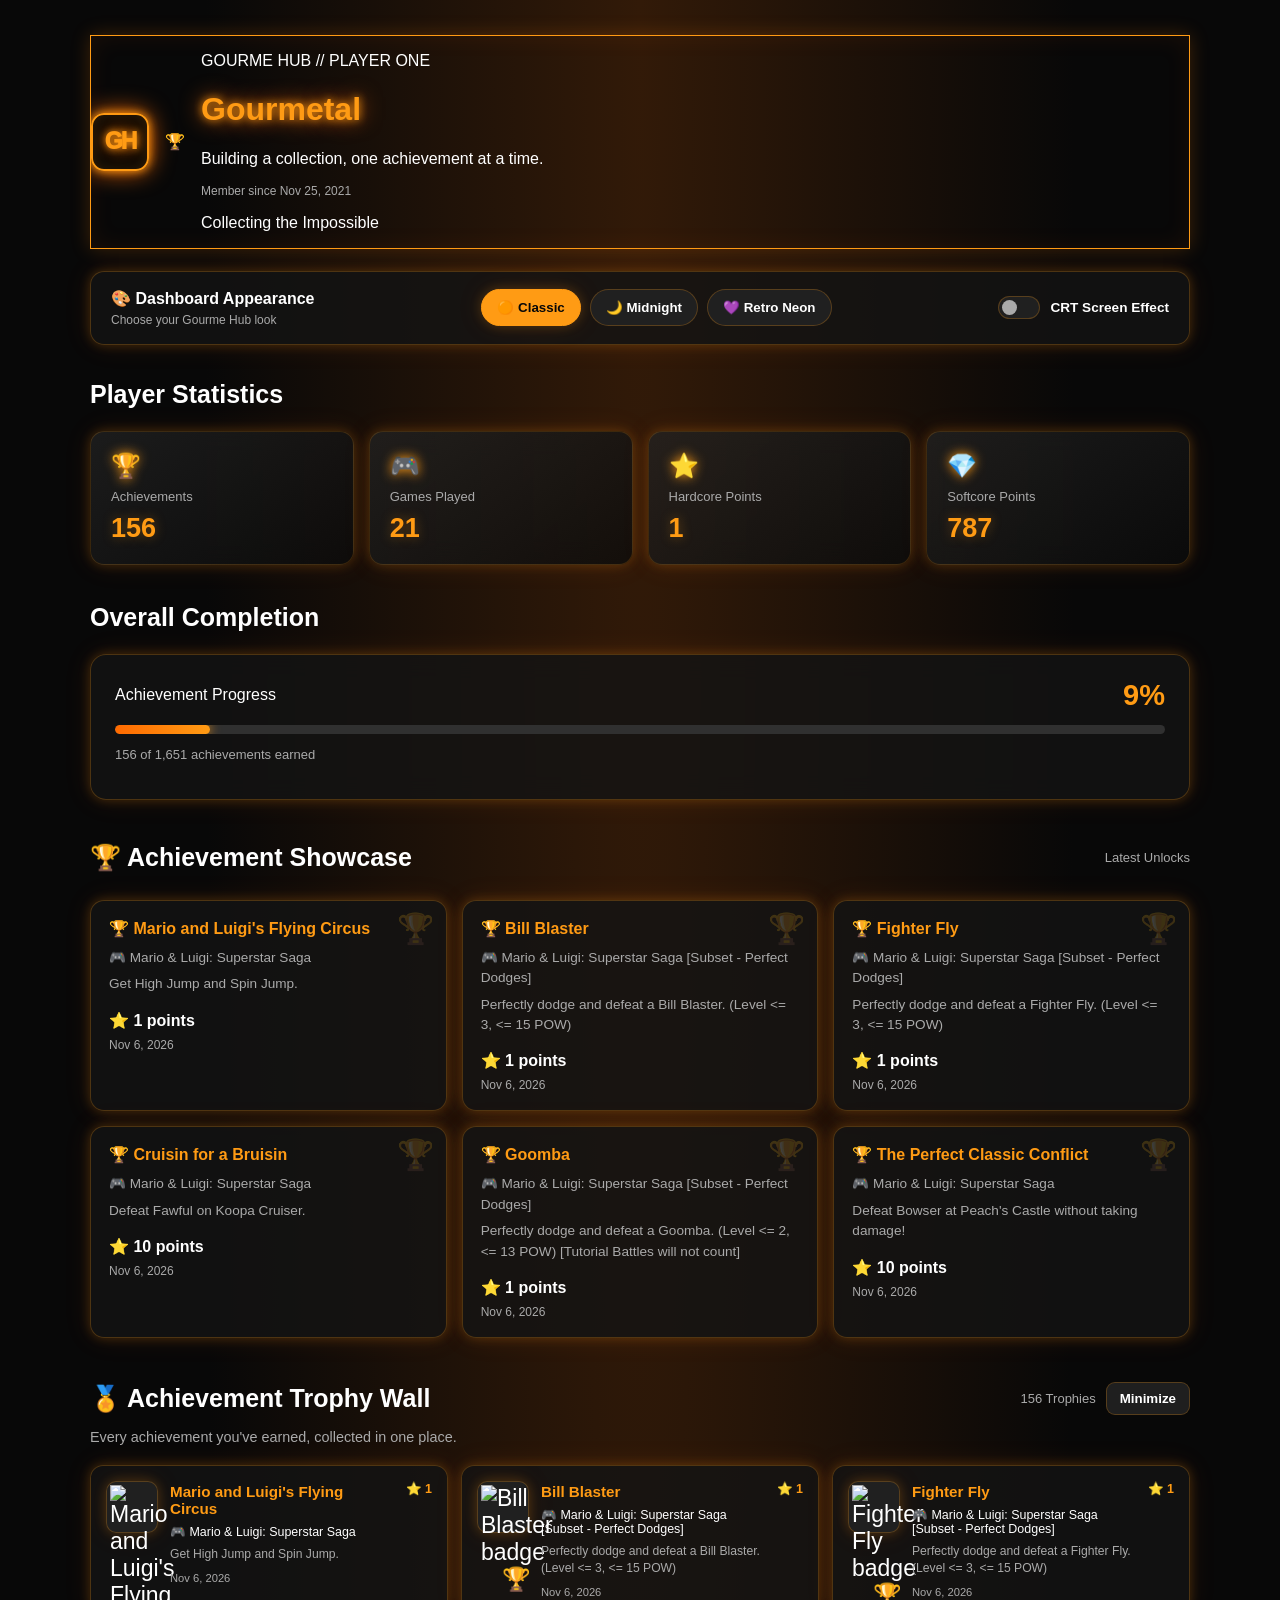
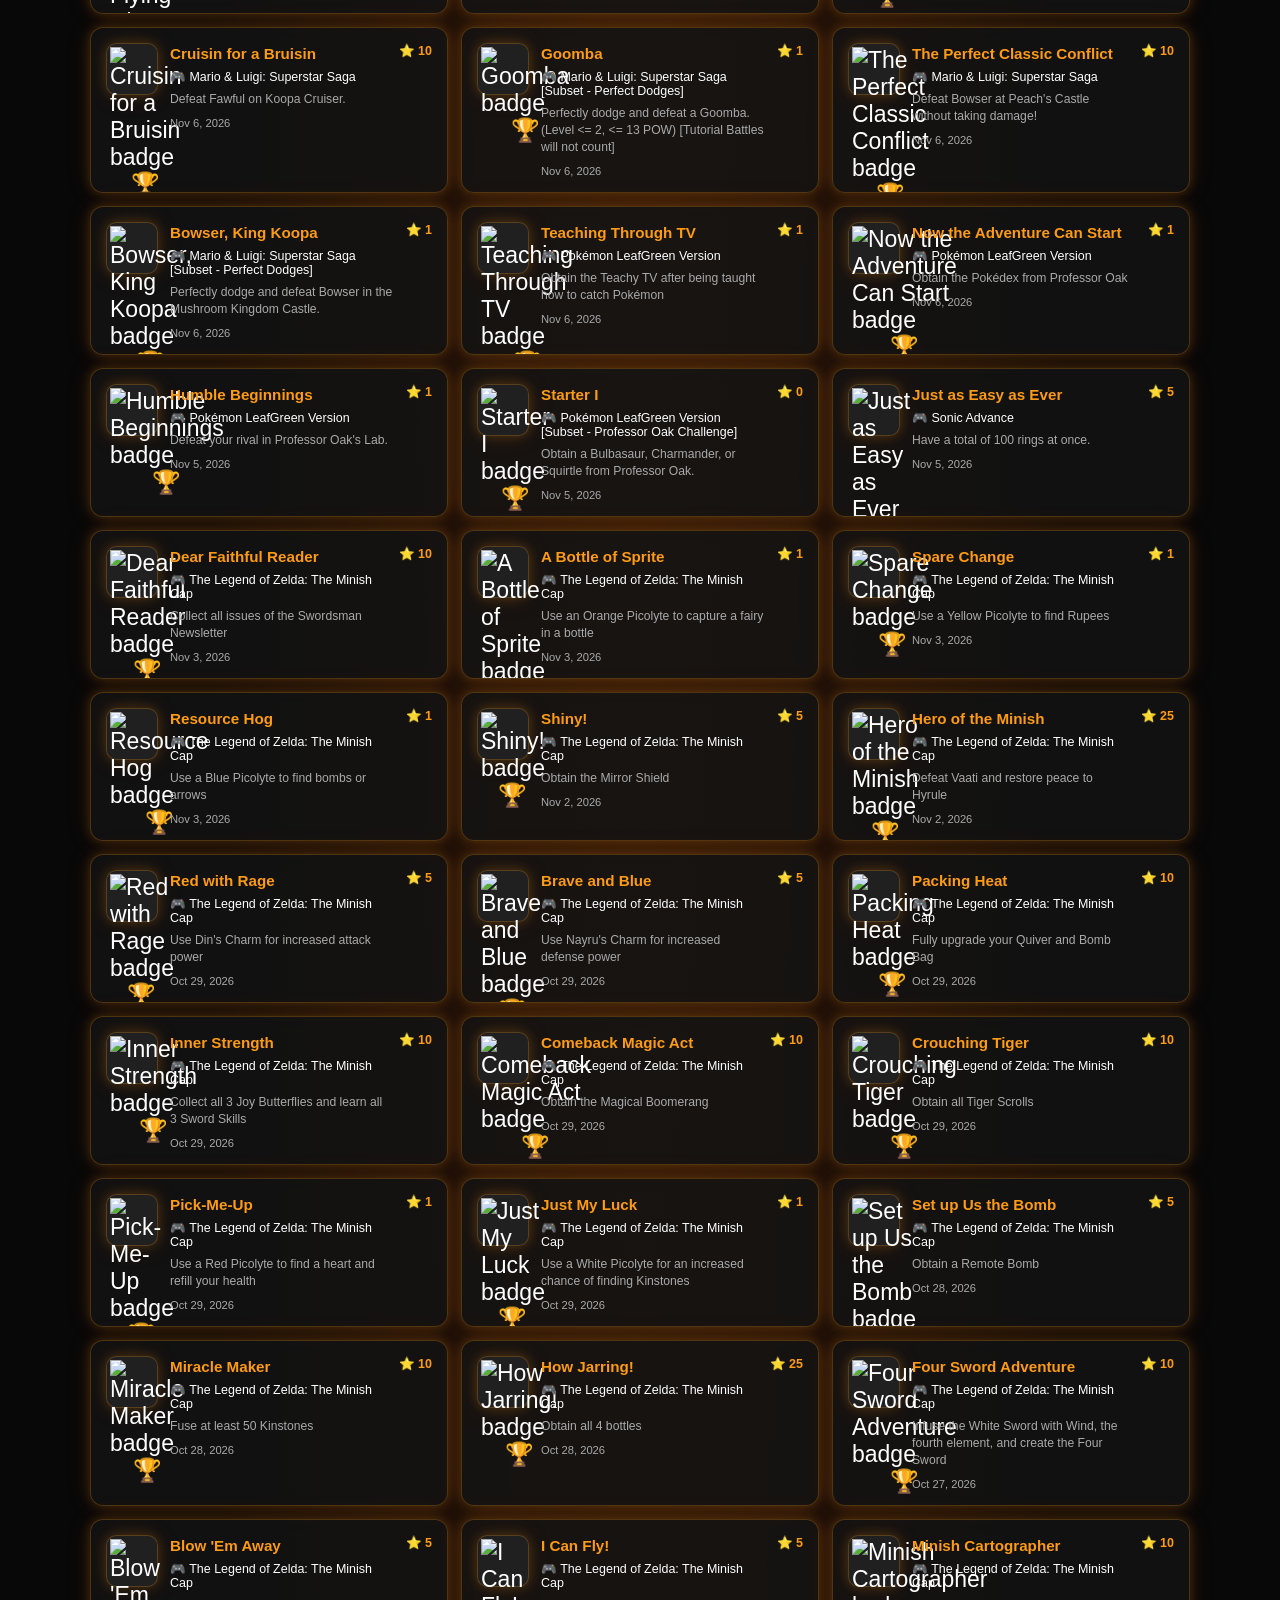
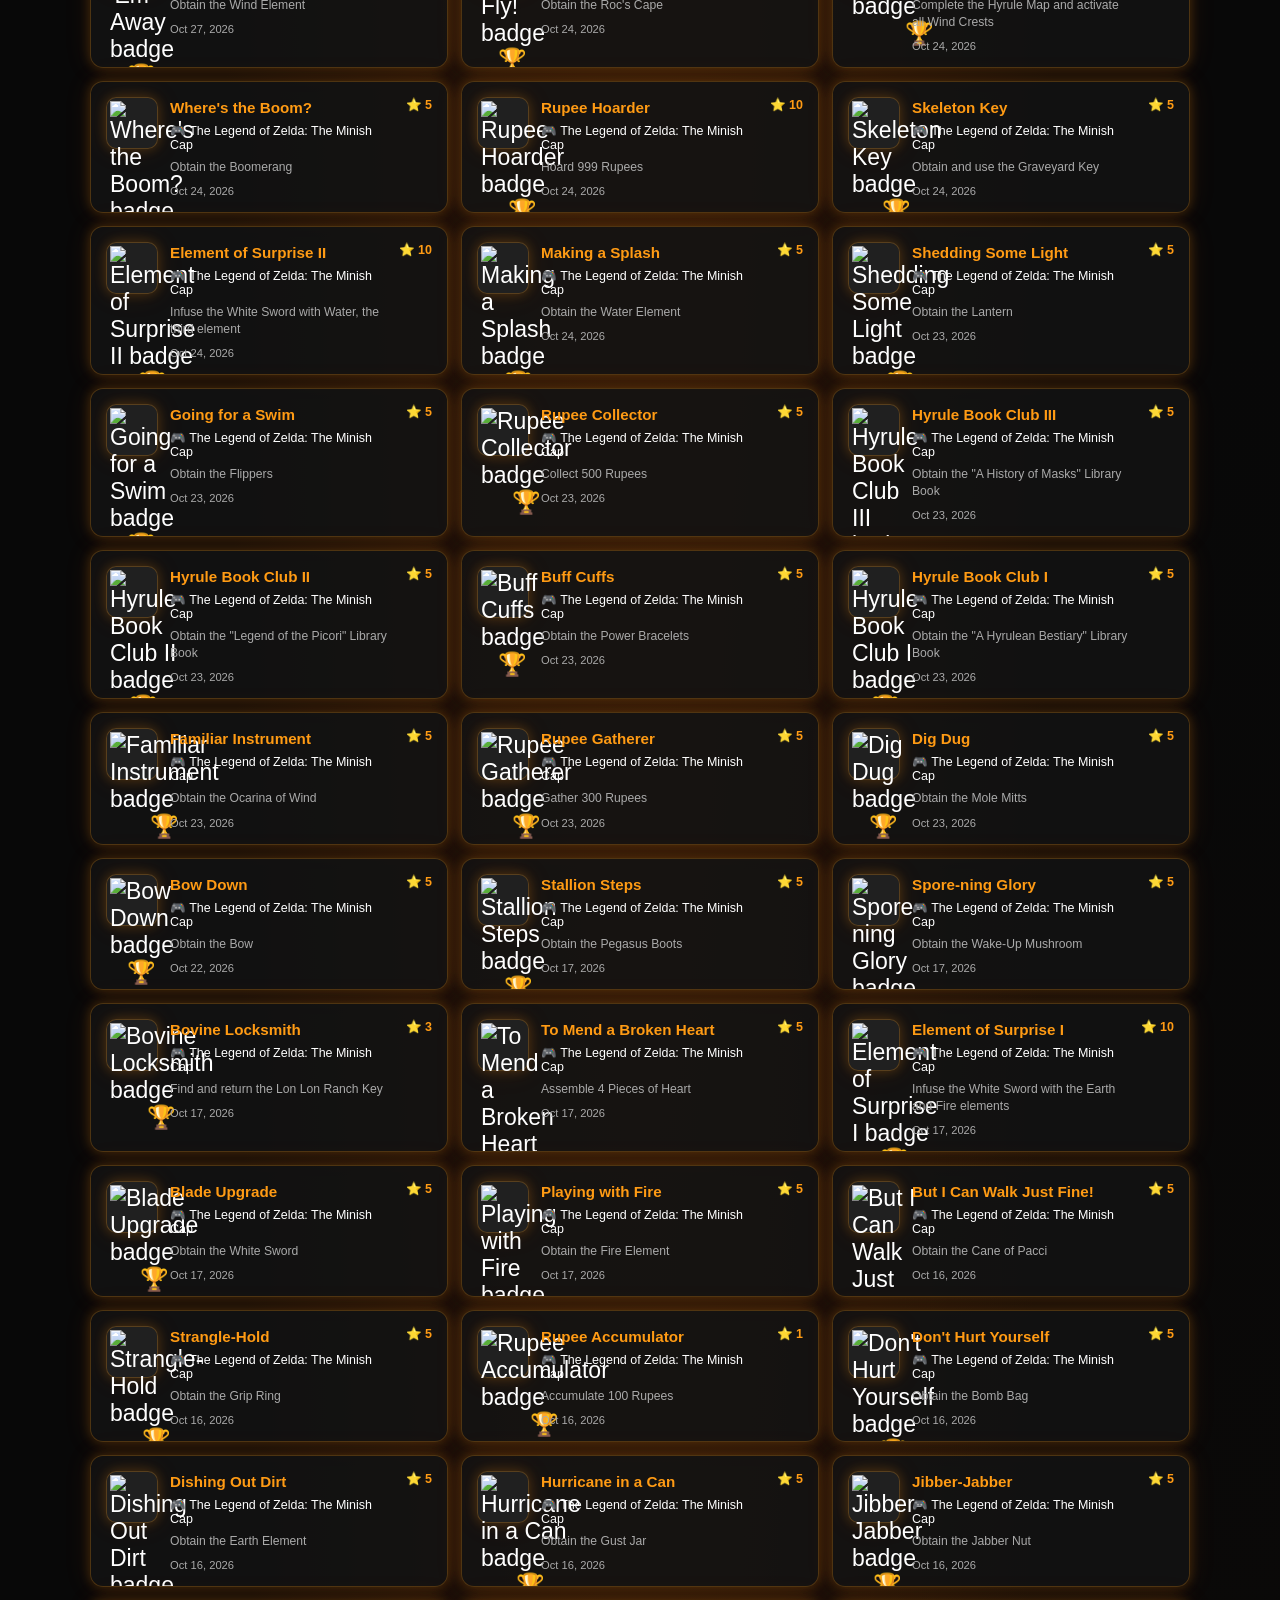
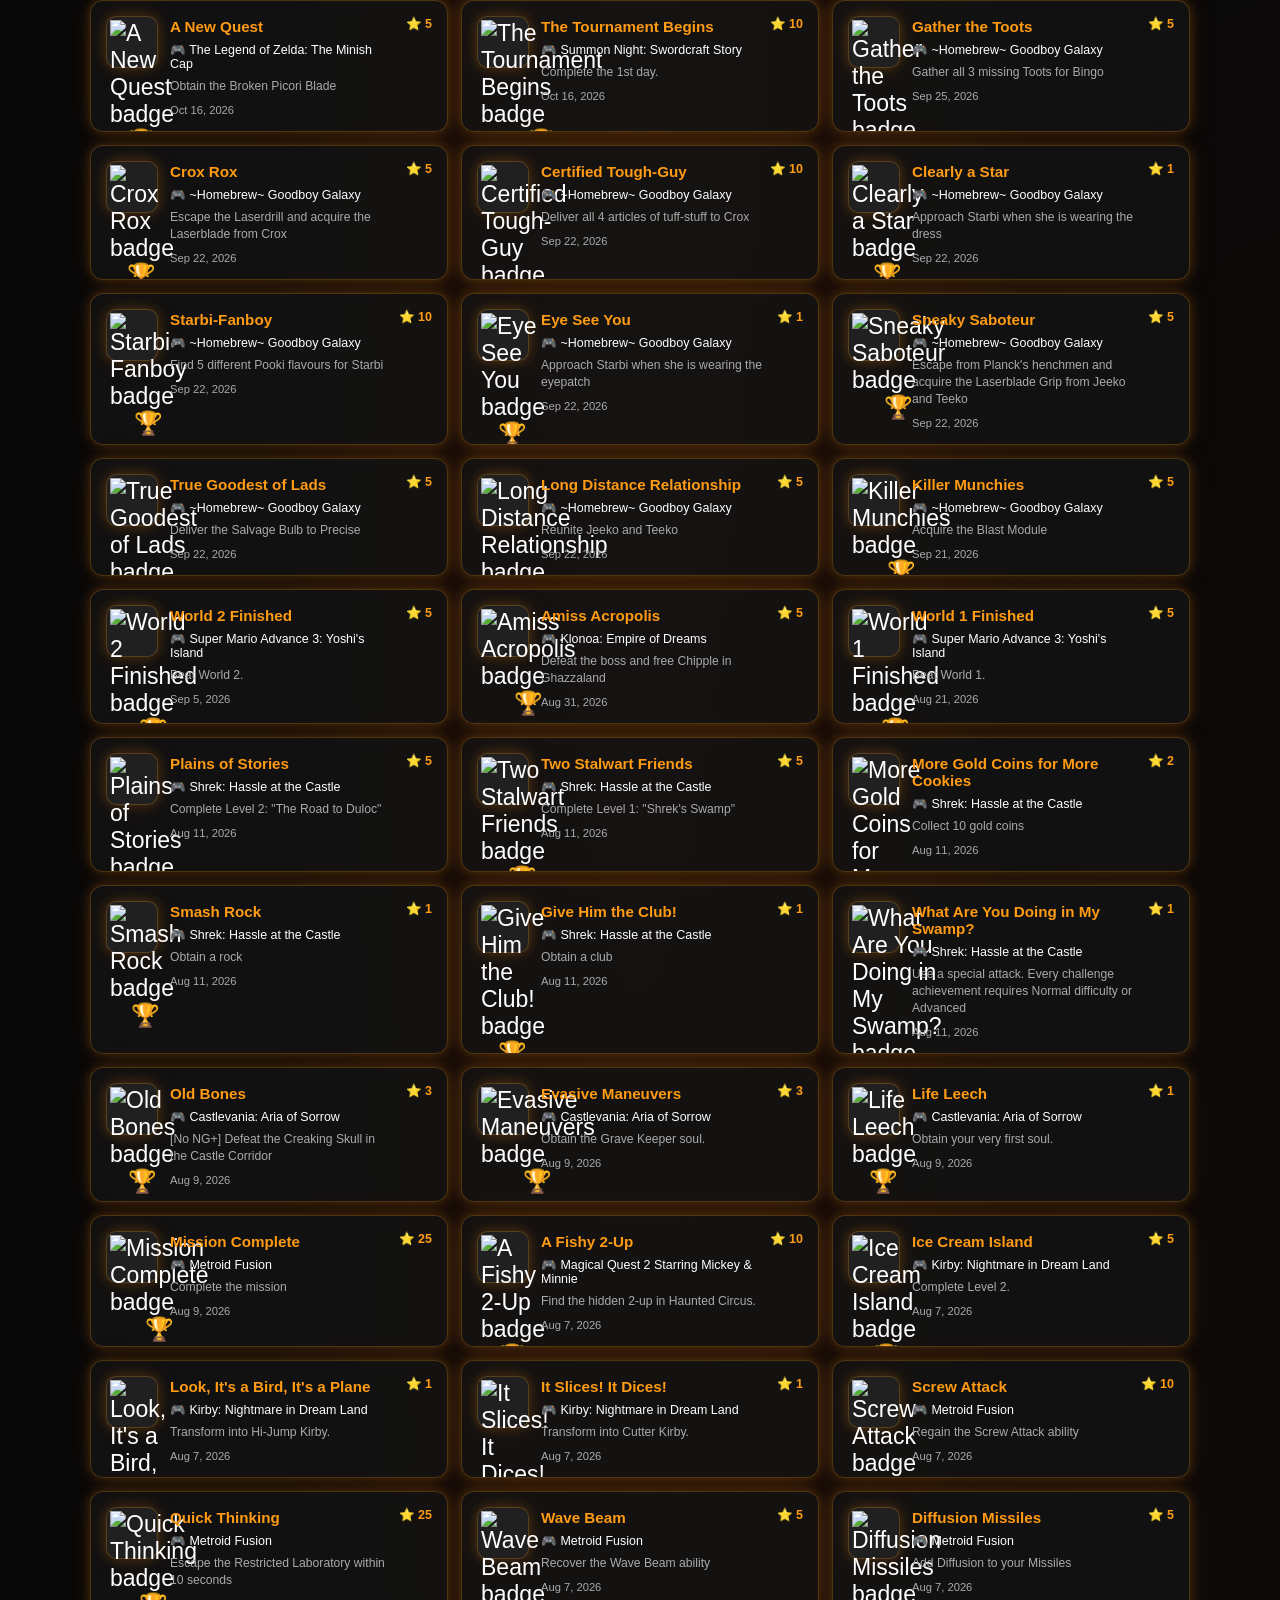
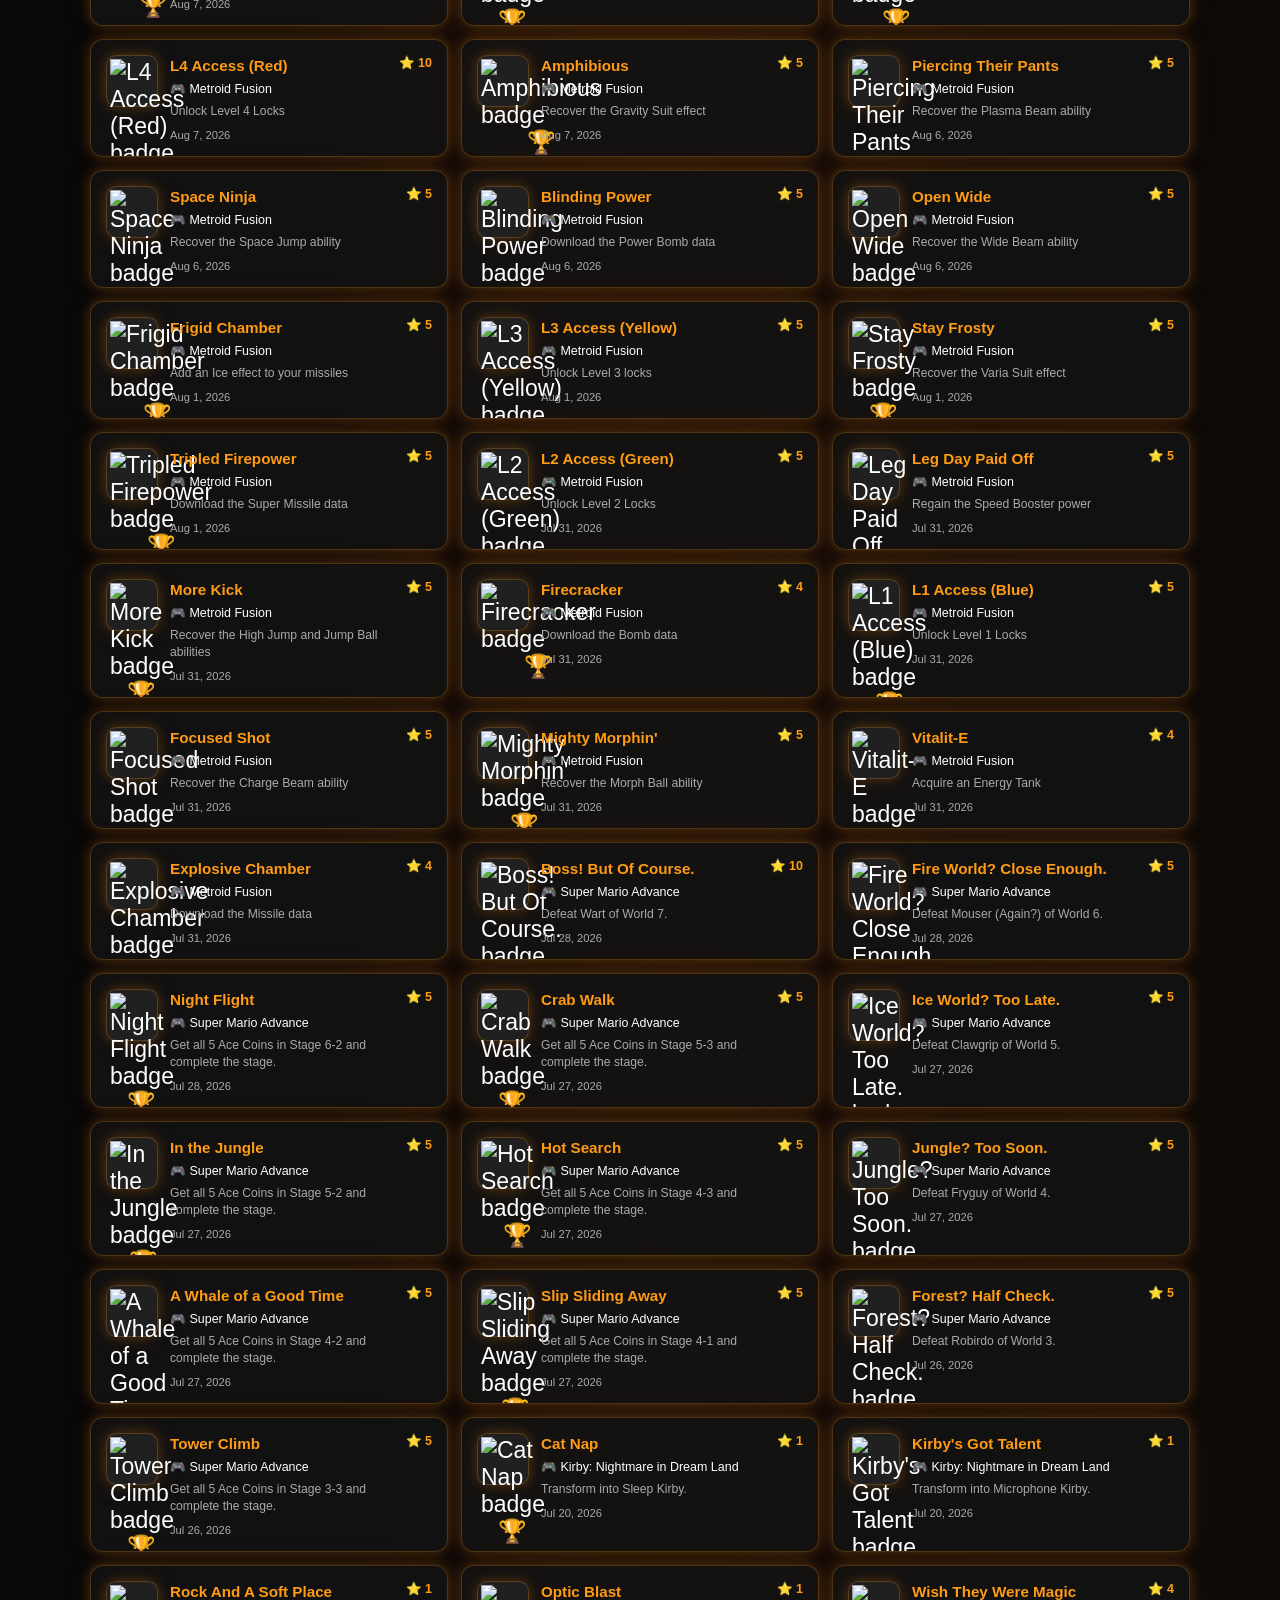
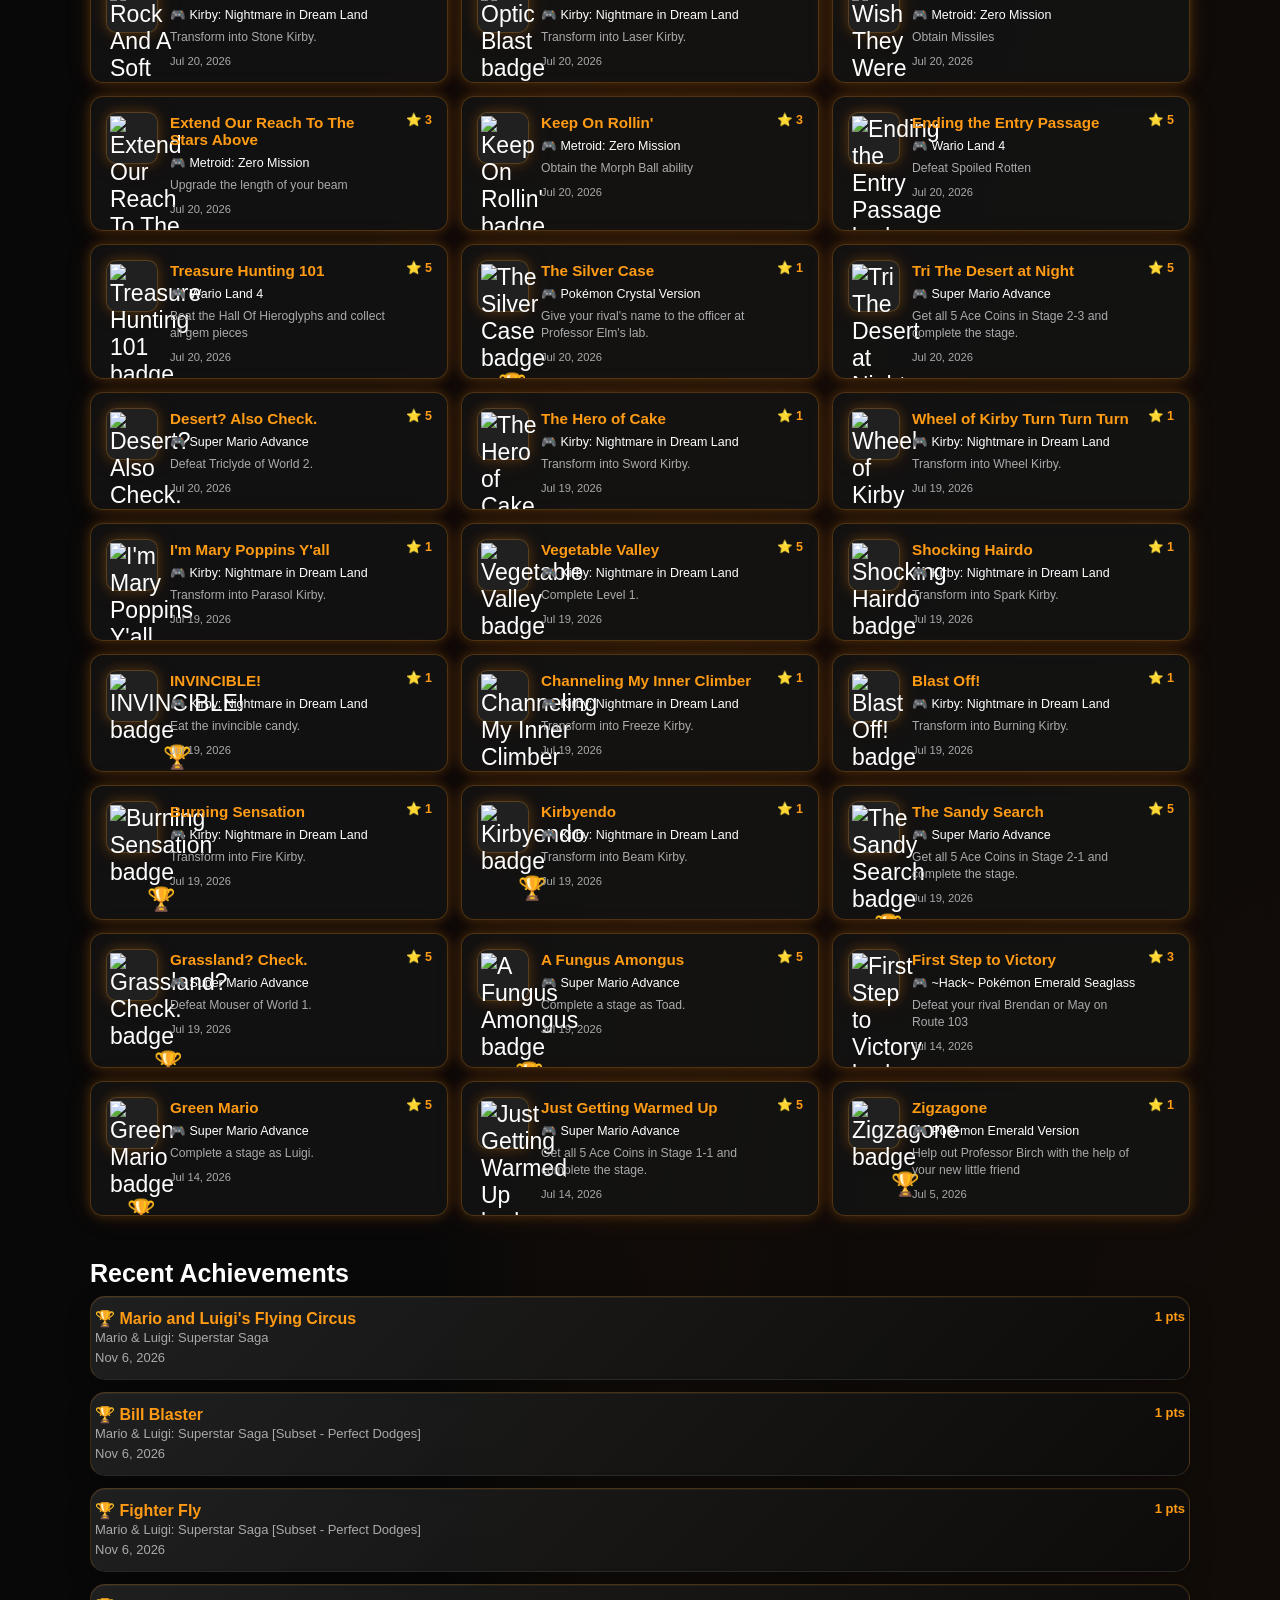
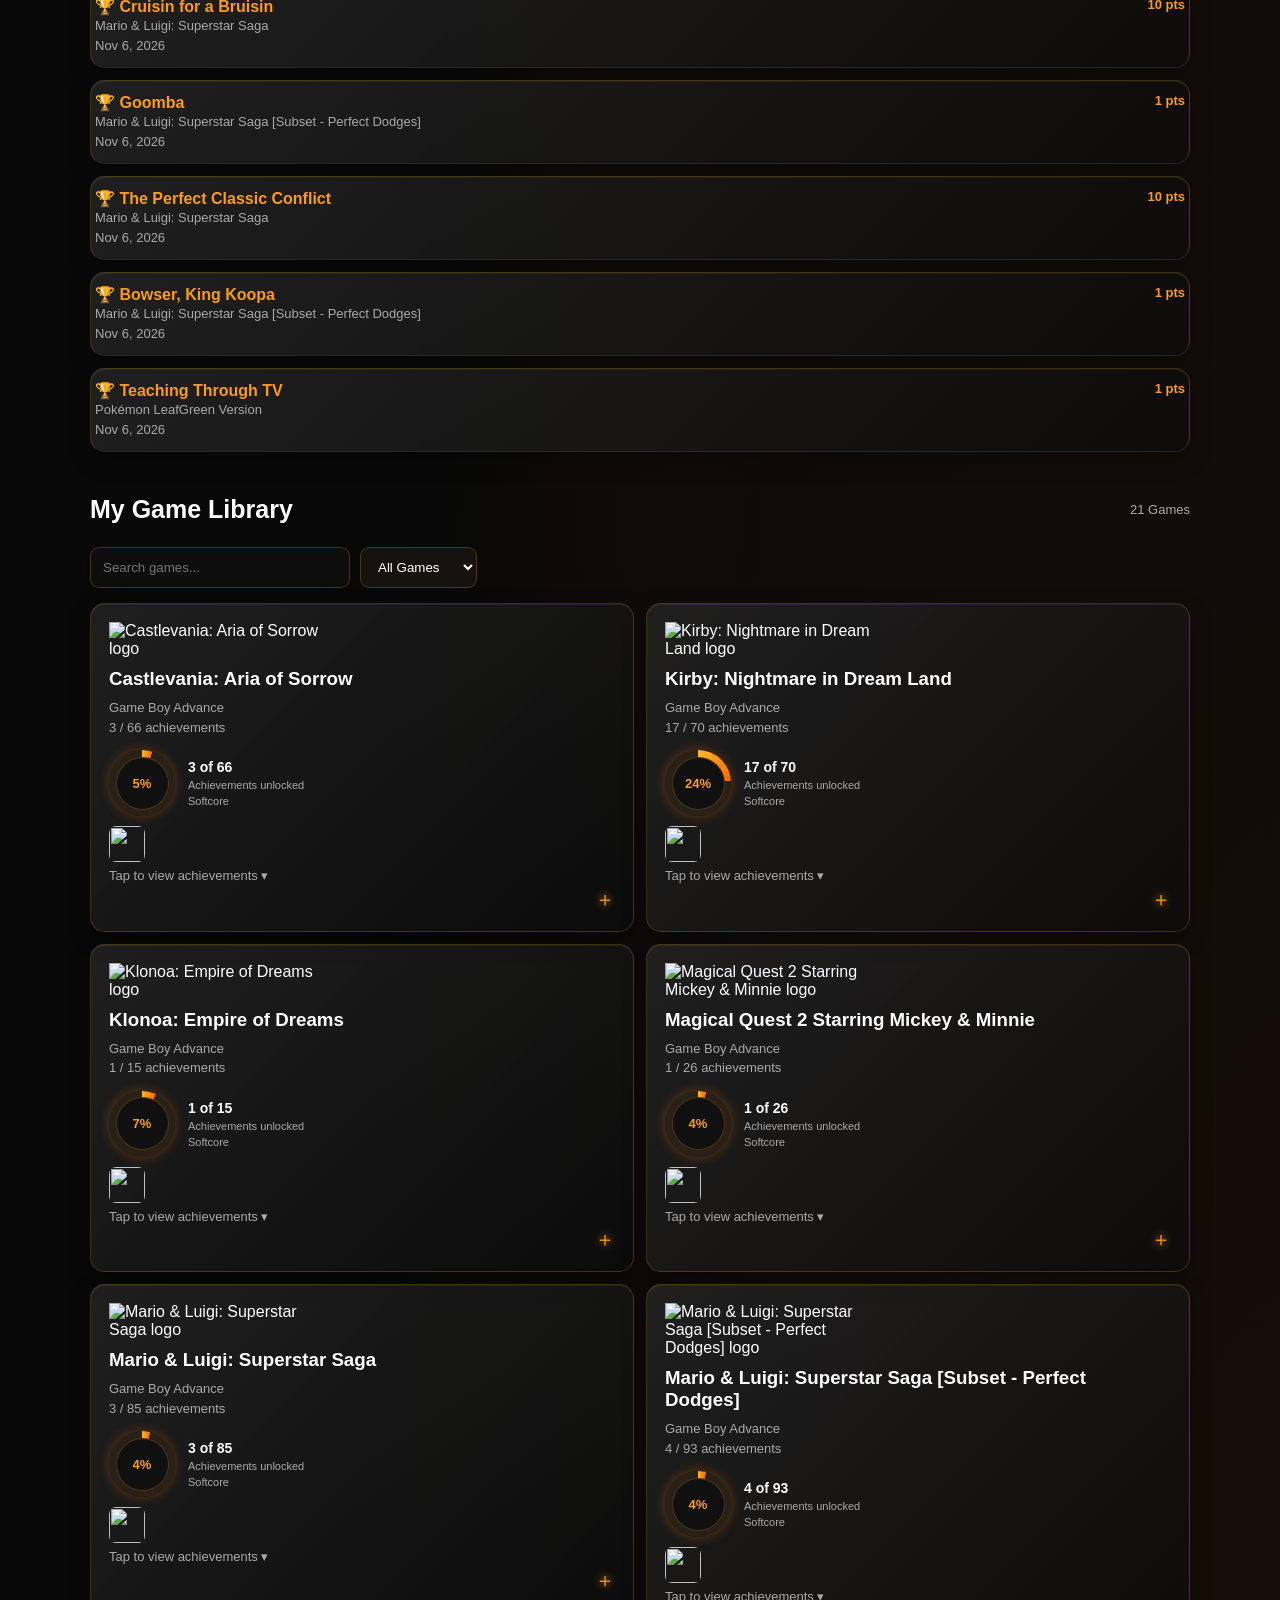
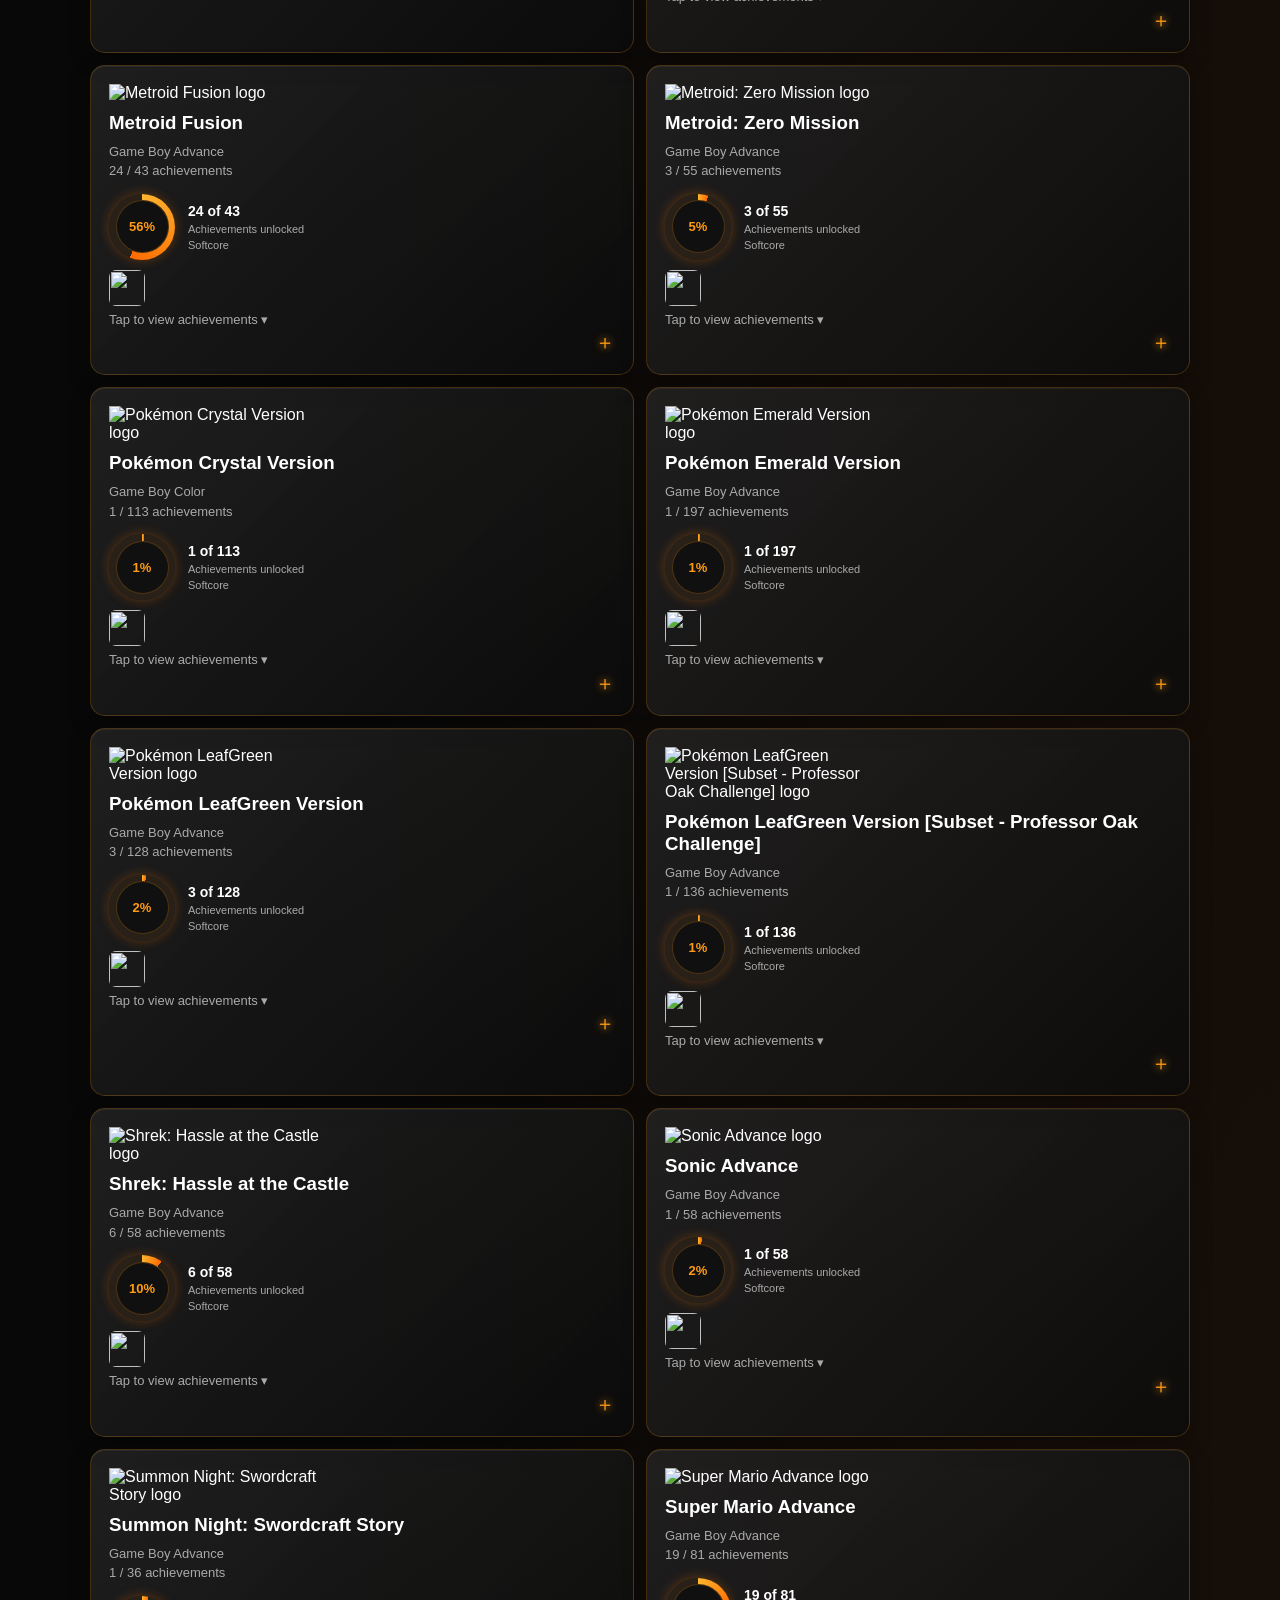
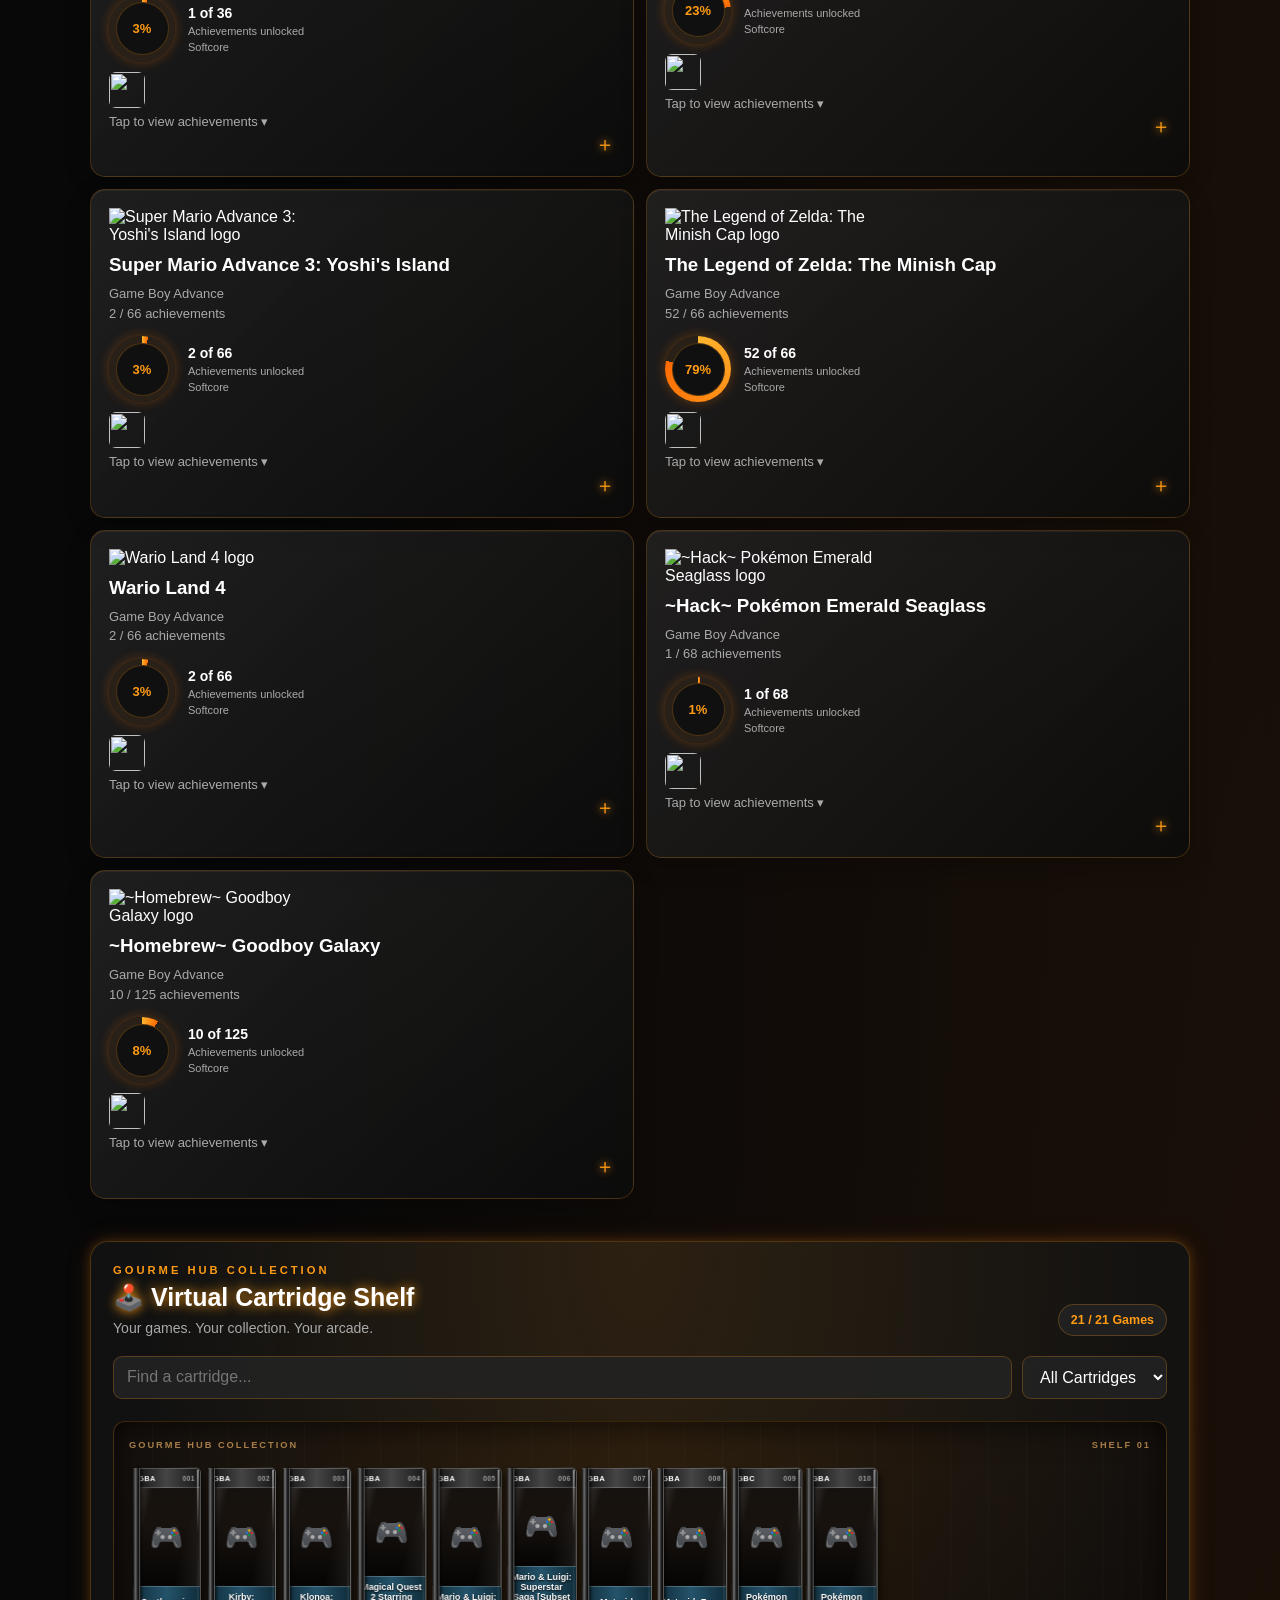
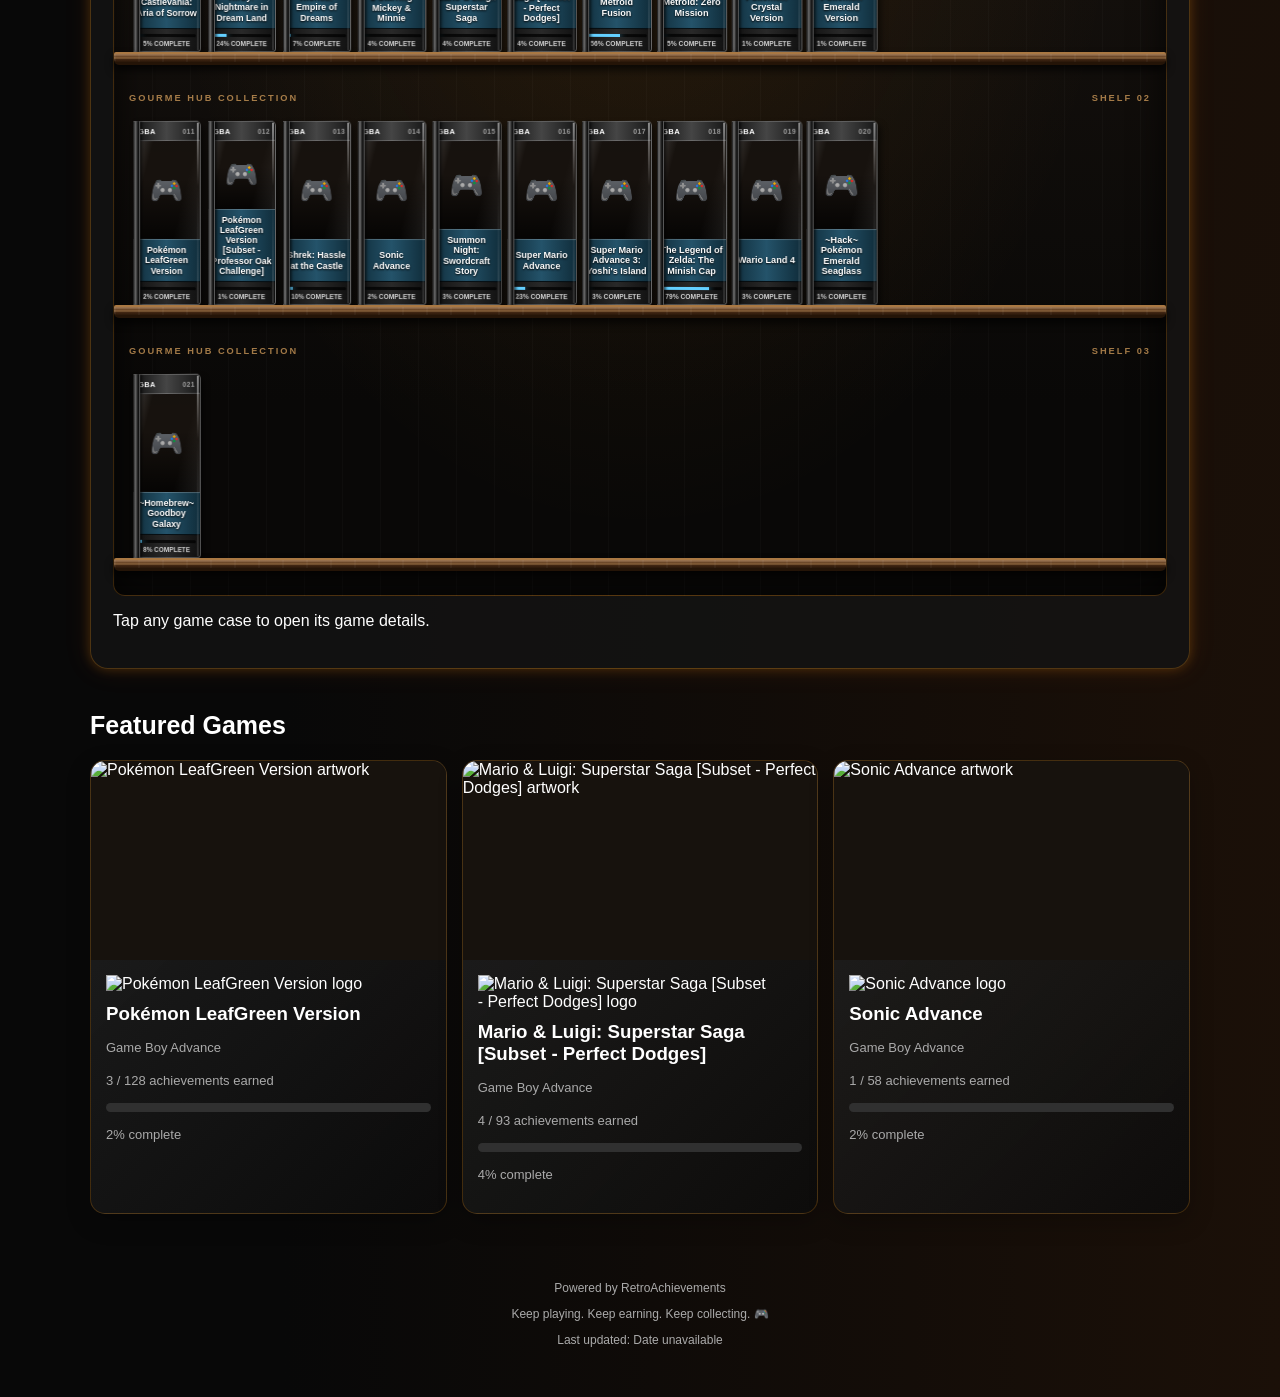
==== commit 620eeed3: "Update index.html" ====
--- a/index.html
+++ b/index.html
@@ -11,7 +11,7 @@
 
   <link rel="stylesheet" href="styles.css?v=gh-upgrade-20261106">
   <link rel="stylesheet" href="gourme-upgrades.css?v=gh-marquee-cards-20261107">
-  <link rel="stylesheet" href="cartridge-shelf.css?v=gh-cartridge-shelf-20261107">
+  <link rel="stylesheet" href="cartridge-shelf.css?v=gh-real-case-spines-20261107">
 </head>
 
 <body>
@@ -246,27 +246,16 @@
         </select>
       </div>
 
-      <div class="gh-shelf-frame">
-        <div class="gh-shelf-top">
-          <span>PLAYER ONE COLLECTION</span>
-          <span>GH-001</span>
-        </div>
-
-        <div
-          id="gh-cartridge-grid"
-          class="gh-cartridge-grid"
-          aria-live="polite">
-          <p class="gh-cartridge-empty">
-            Loading your cartridges...
-          </p>
-        </div>
-
-        <div class="gh-shelf-plank" aria-hidden="true"></div>
-        <div class="gh-shelf-shadow" aria-hidden="true"></div>
+      <!-- REAL GAME CASE DISPLAY -->
+      <div id="gh-cartridge-grid"
+        aria-live="polite">
+        <p class="gh-cartridge-empty">
+          Loading your game collection...
+        </p>
       </div>
 
       <p class="gh-cartridge-hint">
-        Tap any cartridge to open its game details.
+        Tap any game case to open its game details.
       </p>
 
     </section>
@@ -312,7 +301,7 @@
   <!-- DASHBOARD SCRIPTS -->
   <script src="app.js?v=gh-upgrade-20261106"></script>
   <script src="gourme-upgrades.js?v=gh-upgrade-20261107"></script>
-  <script src="cartridge-shelf.js?v=gh-cartridge-shelf-20261107"></script>
+  <script src="cartridge-shelf.js?v=gh-real-case-spines-20261107"></script>
 
 </body>
 </html>
--- a/cartridge-shelf.css
+++ b/cartridge-shelf.css
@@ -0,0 +1,513 @@
+
+/* =========================================
+   GOURME HUB — REAL GAME CASE SHELVES
+   ========================================= */
+
+.gh-cartridge-section {
+  margin: 42px 0;
+  padding: 22px;
+  overflow: hidden;
+  border: 1px solid var(--border);
+  border-radius: 18px;
+  background:
+    radial-gradient(ellipse at 50% 0%, rgba(255,155,20,.11), transparent 65%),
+    var(--panel);
+  box-shadow: var(--glow);
+}
+
+.gh-cartridge-heading {
+  display: flex;
+  align-items: flex-end;
+  justify-content: space-between;
+  flex-wrap: wrap;
+  gap: 14px;
+  margin-bottom: 20px;
+}
+
+.gh-cartridge-eyebrow {
+  margin: 0 0 7px;
+  color: var(--accent);
+  font-size: .7rem;
+  font-weight: 900;
+  letter-spacing: 3px;
+}
+
+.gh-cartridge-heading h2 {
+  margin: 0;
+  color: var(--text);
+  text-shadow: 0 0 12px var(--accent);
+}
+
+.gh-cartridge-subtitle {
+  margin: 8px 0 0;
+  color: var(--muted);
+  font-size: .88rem;
+}
+
+.gh-cartridge-count {
+  padding: 8px 12px;
+  border: 1px solid var(--border);
+  border-radius: 20px;
+  color: var(--accent);
+  background: var(--panel-light);
+  font-size: .78rem;
+  font-weight: bold;
+  white-space: nowrap;
+}
+
+/* SEARCH AND FILTER */
+
+.gh-cartridge-controls {
+  display: flex;
+  gap: 10px;
+  margin-bottom: 22px;
+}
+
+.gh-cartridge-controls input,
+.gh-cartridge-controls select {
+  min-width: 0;
+  padding: 11px 13px;
+  border: 1px solid var(--border);
+  border-radius: 9px;
+  color: var(--text);
+  background: var(--panel-light);
+  font: inherit;
+}
+
+.gh-cartridge-controls input {
+  flex: 1;
+}
+
+.gh-cartridge-controls select {
+  flex: 0 0 auto;
+}
+
+.gh-cartridge-controls input:focus,
+.gh-cartridge-controls select:focus {
+  outline: 2px solid var(--accent);
+  outline-offset: 2px;
+}
+
+/* CASE SHELF BACK WALL */
+
+#gh-cartridge-grid {
+  display: flex;
+  flex-direction: column;
+  gap: 28px;
+  padding: 18px 13px 24px;
+  border: 1px solid rgba(255,155,20,.2);
+  border-radius: 12px;
+  background:
+    radial-gradient(ellipse at 50% 0%, rgba(255,155,20,.10), transparent 65%),
+    repeating-linear-gradient(
+      90deg,
+      rgba(255,255,255,.018) 0,
+      rgba(255,255,255,.018) 1px,
+      transparent 1px,
+      transparent 38px
+    ),
+    linear-gradient(180deg, #17120e, #090807 75%);
+  box-shadow: inset 0 0 35px rgba(0,0,0,.8);
+}
+
+/* EACH ROW OF CASES */
+
+.gh-case-shelf-row {
+  min-width: 0;
+}
+
+.gh-case-row-label {
+  display: flex;
+  justify-content: space-between;
+  gap: 12px;
+  margin: 0 2px 12px;
+  color: rgba(255,190,110,.62);
+  font-size: .58rem;
+  font-weight: 900;
+  letter-spacing: 2px;
+}
+
+/* CASES LINED UP ON A SHELF */
+
+.gh-case-row-track {
+  display: flex;
+  align-items: flex-end;
+  gap: 5px;
+  min-height: 190px;
+  padding: 0 5px;
+  overflow-x: auto;
+  overflow-y: hidden;
+  scrollbar-width: thin;
+  scrollbar-color: rgba(255,155,20,.5) rgba(0,0,0,.3);
+  perspective: 900px;
+}
+
+/* INDIVIDUAL GAME CASE */
+
+.gh-game-case {
+  position: relative;
+  display: flex;
+  flex: 0 0 70px;
+  width: 70px;
+  height: 184px;
+  padding: 0;
+  overflow: visible;
+  border: 0;
+  border-radius: 3px 5px 3px 3px;
+  color: #fff;
+  background: transparent;
+  cursor: pointer;
+  text-align: left;
+  transform: translateY(0) rotateY(-4deg);
+  transform-origin: bottom center;
+  transition:
+    transform .22s ease,
+    filter .22s ease;
+  -webkit-tap-highlight-color: transparent;
+}
+
+.gh-game-case:hover,
+.gh-game-case:focus-visible {
+  z-index: 5;
+  outline: none;
+  transform: translateY(-11px) rotateY(0deg) scale(1.035);
+  filter: brightness(1.18);
+}
+
+/* HARD PLASTIC LEFT EDGE */
+
+.gh-case-plastic-edge {
+  position: absolute;
+  z-index: 3;
+  top: 0;
+  bottom: 0;
+  left: 0;
+  width: 7px;
+  border-radius: 3px 0 0 3px;
+  border-right: 1px solid rgba(255,255,255,.24);
+  background: linear-gradient(
+    90deg,
+    #080808,
+    #777,
+    #242424,
+    #090909
+  );
+  box-shadow: 2px 0 3px rgba(0,0,0,.6);
+}
+
+.gh-case-spine {
+  position: relative;
+  display: flex;
+  flex: 1;
+  flex-direction: column;
+  min-width: 0;
+  height: 100%;
+  overflow: hidden;
+  border: 1px solid rgba(255,255,255,.32);
+  border-left: 0;
+  border-radius: 0 5px 4px 0;
+  background: linear-gradient(90deg, #272727, #090909 35%, #333 100%);
+  box-shadow:
+    inset 1px 0 2px rgba(255,255,255,.18),
+    inset -3px 0 5px rgba(0,0,0,.6),
+    3px 4px 6px rgba(0,0,0,.55);
+}
+
+/* ACTUAL STEAMGRIDDB COVER ART */
+
+.gh-case-cover {
+  position: relative;
+  display: block;
+  flex: 1;
+  min-height: 0;
+  overflow: hidden;
+  background: #111;
+}
+
+.gh-case-artwork {
+  display: block;
+  width: 100%;
+  height: 100%;
+  object-fit: cover;
+  object-position: center;
+  image-rendering: auto;
+}
+
+.gh-case-cover::after {
+  content: "";
+  position: absolute;
+  inset: 0;
+  background: linear-gradient(
+    180deg,
+    rgba(0,0,0,.03),
+    transparent 38%,
+    rgba(0,0,0,.76)
+  );
+  pointer-events: none;
+}
+
+.gh-case-cover-shine {
+  position: absolute;
+  z-index: 1;
+  inset: 0;
+  background: linear-gradient(
+    105deg,
+    rgba(255,255,255,.19),
+    transparent 22%,
+    transparent 70%,
+    rgba(255,255,255,.08)
+  );
+  pointer-events: none;
+}
+
+.gh-case-no-art {
+  display: grid;
+  place-items: center;
+  width: 100%;
+  height: 100%;
+  color: var(--accent);
+  background: #17120e;
+  font-size: 28px;
+}
+
+/* TITLE ON THE SPINE */
+
+.gh-case-title {
+  position: relative;
+  z-index: 2;
+  display: flex;
+  align-items: center;
+  justify-content: center;
+  min-height: 43px;
+  padding: 5px 3px;
+  overflow: hidden;
+  border-top: 1px solid rgba(255,255,255,.22);
+  border-bottom: 1px solid rgba(0,0,0,.8);
+  background: linear-gradient(90deg, #171717, #333 48%, #151515);
+  color: #fff;
+  font-size: .57rem;
+  font-weight: 900;
+  line-height: 1.12;
+  text-align: center;
+  text-shadow: 0 1px 2px #000;
+  overflow-wrap: anywhere;
+}
+
+.gh-case-top {
+  position: relative;
+  z-index: 2;
+  display: flex;
+  align-items: center;
+  justify-content: space-between;
+  min-height: 19px;
+  padding: 2px 5px;
+  border-bottom: 1px solid rgba(255,255,255,.2);
+  background: linear-gradient(90deg, #101010, #454545, #171717);
+  color: #fff;
+  font-size: .48rem;
+  font-weight: 900;
+  letter-spacing: .4px;
+}
+
+.gh-case-number {
+  color: rgba(255,255,255,.55);
+  font-size: .43rem;
+}
+
+.gh-case-platform {
+  color: #fff;
+}
+
+/* PROGRESS AND STATUS ON THE CASE */
+
+.gh-case-bottom {
+  position: relative;
+  z-index: 2;
+  display: flex;
+  flex-direction: column;
+  gap: 3px;
+  padding: 5px 4px 4px;
+  background: linear-gradient(90deg, #101010, #292929, #111);
+}
+
+.gh-case-progress {
+  display: block;
+  height: 3px;
+  overflow: hidden;
+  border-radius: 4px;
+  background: rgba(0,0,0,.75);
+}
+
+.gh-case-progress span {
+  display: block;
+  height: 100%;
+  background: var(--accent);
+  box-shadow: 0 0 6px var(--accent);
+}
+
+.gh-case-status {
+  display: block;
+  overflow: hidden;
+  color: rgba(255,255,255,.78);
+  font-size: .42rem;
+  font-weight: 900;
+  text-align: center;
+  text-overflow: ellipsis;
+  white-space: nowrap;
+}
+
+.gh-case-side-highlight {
+  position: absolute;
+  z-index: 4;
+  top: 2px;
+  right: 2px;
+  bottom: 2px;
+  width: 2px;
+  background: linear-gradient(
+    180deg,
+    rgba(255,255,255,.5),
+    transparent 35%,
+    rgba(255,255,255,.13)
+  );
+  pointer-events: none;
+}
+
+/* COMPLETED CASES */
+
+.gh-game-case.is-completed .gh-case-title {
+  border-top-color: rgba(255,215,106,.8);
+  background: linear-gradient(90deg, #392b10, #80602b, #34250e);
+}
+
+.gh-game-case.is-completed .gh-case-progress span {
+  background: #ffd76a;
+  box-shadow: 0 0 7px #ffd76a;
+}
+
+.gh-game-case.is-completed .gh-case-status {
+  color: #ffdf88;
+}
+
+.gh-game-case.is-completed .gh-case-spine {
+  border-color: rgba(255,215,106,.55);
+}
+
+/* IN-PROGRESS CASES */
+
+.gh-game-case.is-in-progress .gh-case-title {
+  background: linear-gradient(90deg, #102d3b, #24536a, #102d3b);
+}
+
+.gh-game-case.is-in-progress .gh-case-progress span {
+  background: #63cfff;
+  box-shadow: 0 0 7px #63cfff;
+}
+
+/* WOODEN SHELF BOARD */
+
+.gh-wood-shelf {
+  position: relative;
+  z-index: 6;
+  height: 13px;
+  margin: 0 -13px;
+  border-top: 2px solid #a97843;
+  border-bottom: 3px solid #241407;
+  border-radius: 2px 2px 5px 5px;
+  background:
+    repeating-linear-gradient(
+      90deg,
+      rgba(255,255,255,.035) 0,
+      rgba(255,255,255,.035) 2px,
+      transparent 2px,
+      transparent 24px
+    ),
+    linear-gradient(180deg, #8a5a2d, #4a2c16 55%, #291709);
+  box-shadow:
+    0 5px 8px rgba(0,0,0,.7),
+    inset 0 2px 2px rgba(255,255,255,.18);
+}
+
+.gh-wood-shelf span {
+  display: block;
+  width: 100%;
+  height: 2px;
+  margin-top: 3px;
+  background: rgba(255,205,135,.22);
+}
+
+.gh-cartridge-empty {
+  padding: 28px 12px;
+  color: var(--muted);
+  text-align: center;
+}
+
+/* THEME VARIANTS */
+
+body[data-gh-theme="midnight"] .gh-wood-shelf {
+  border-top-color: #7086b5;
+  background: linear-gradient(180deg, #50658e, #253451 55%, #111a2b);
+}
+
+body[data-gh-theme="retro-neon"] .gh-wood-shelf {
+  border-top-color: #c85ed2;
+  background: linear-gradient(180deg, #81458c, #46234e 55%, #25112d);
+}
+
+/* MOBILE */
+
+@media (max-width: 600px) {
+  .gh-cartridge-section {
+    padding: 14px;
+  }
+
+  .gh-cartridge-controls {
+    flex-direction: column;
+  }
+
+  .gh-cartridge-controls select {
+    width: 100%;
+  }
+
+  #gh-cartridge-grid {
+    padding: 14px 8px 20px;
+  }
+
+  .gh-case-row-track {
+    gap: 4px;
+    min-height: 172px;
+    padding: 0 3px;
+  }
+
+  .gh-game-case {
+    flex-basis: 62px;
+    width: 62px;
+    height: 165px;
+  }
+
+  .gh-case-title {
+    min-height: 39px;
+    font-size: .52rem;
+  }
+
+  .gh-case-top {
+    min-height: 17px;
+    font-size: .43rem;
+  }
+
+  .gh-case-status {
+    font-size: .38rem;
+  }
+}
+
+/* REDUCED MOTION */
+
+@media (prefers-reduced-motion: reduce) {
+  .gh-game-case {
+    transition: none !important;
+  }
+
+  .gh-game-case:hover,
+  .gh-game-case:focus-visible {
+    transform: none;
+  }
+}
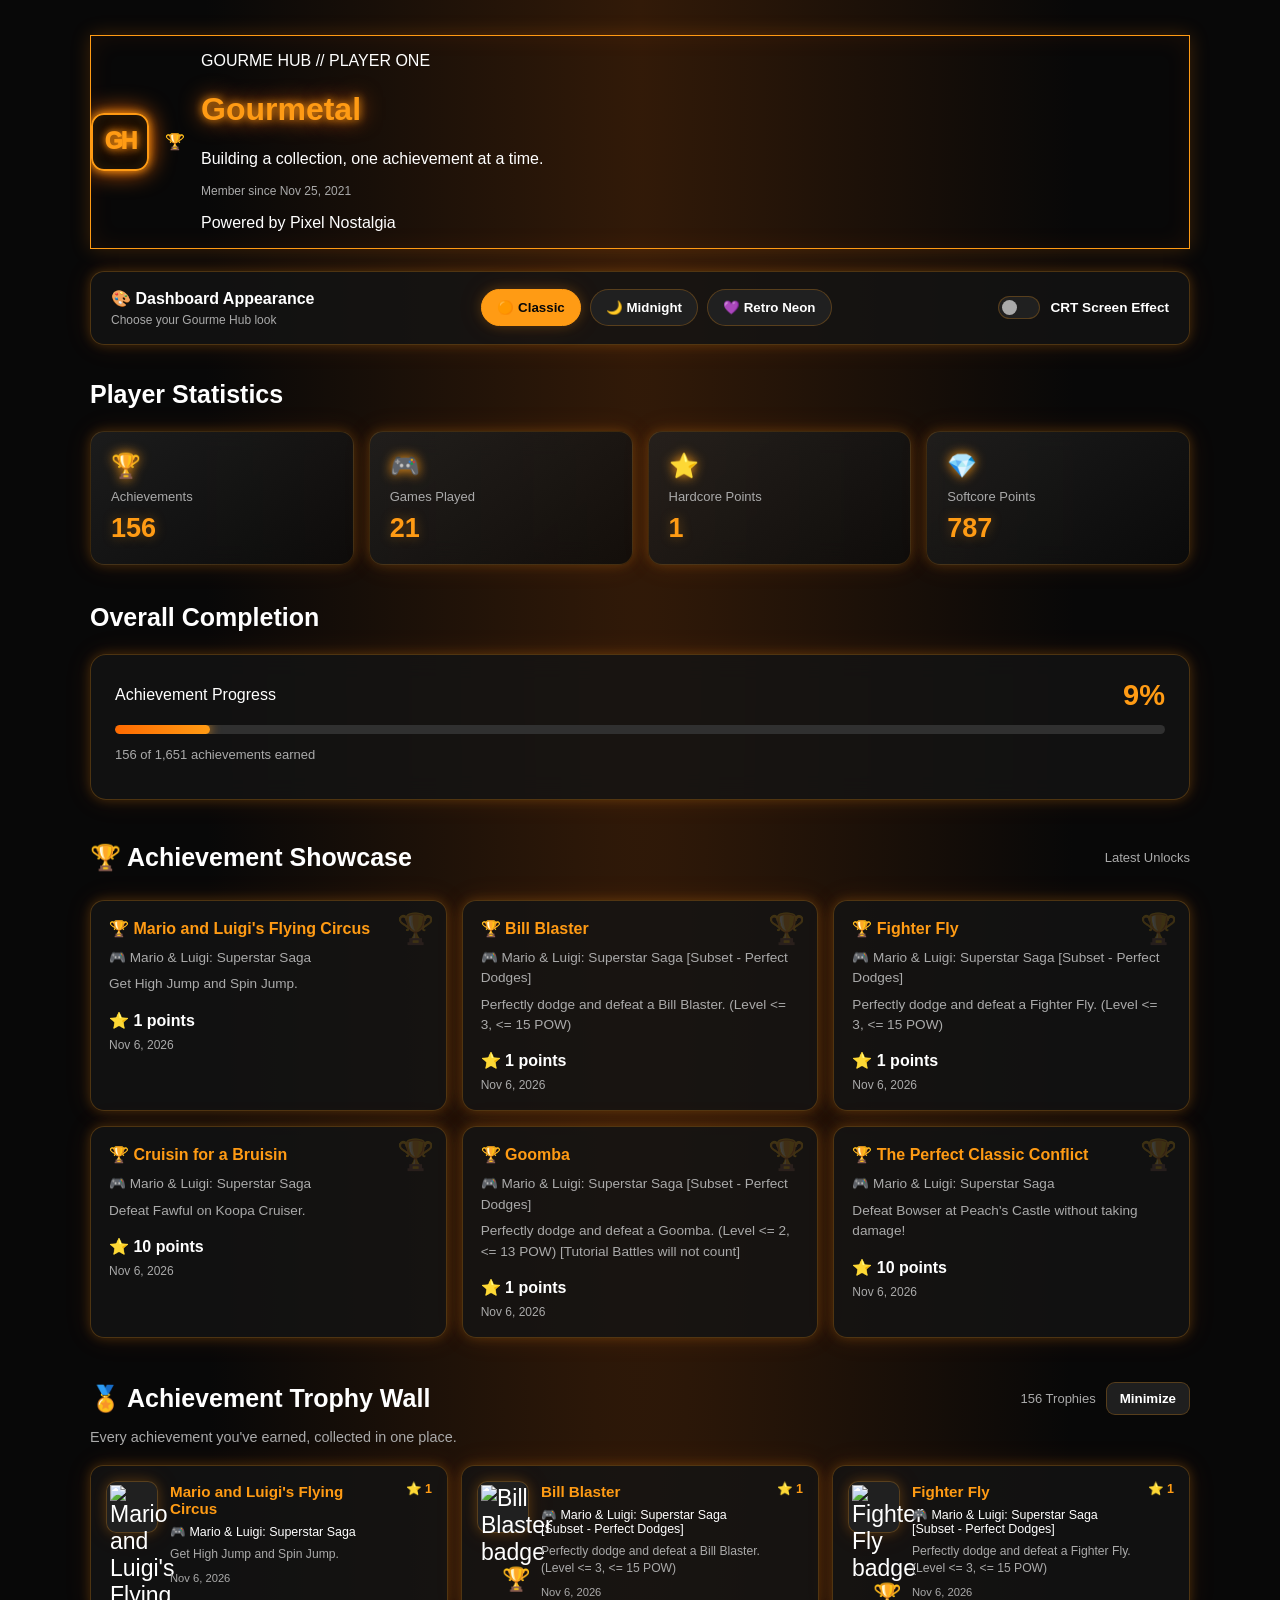
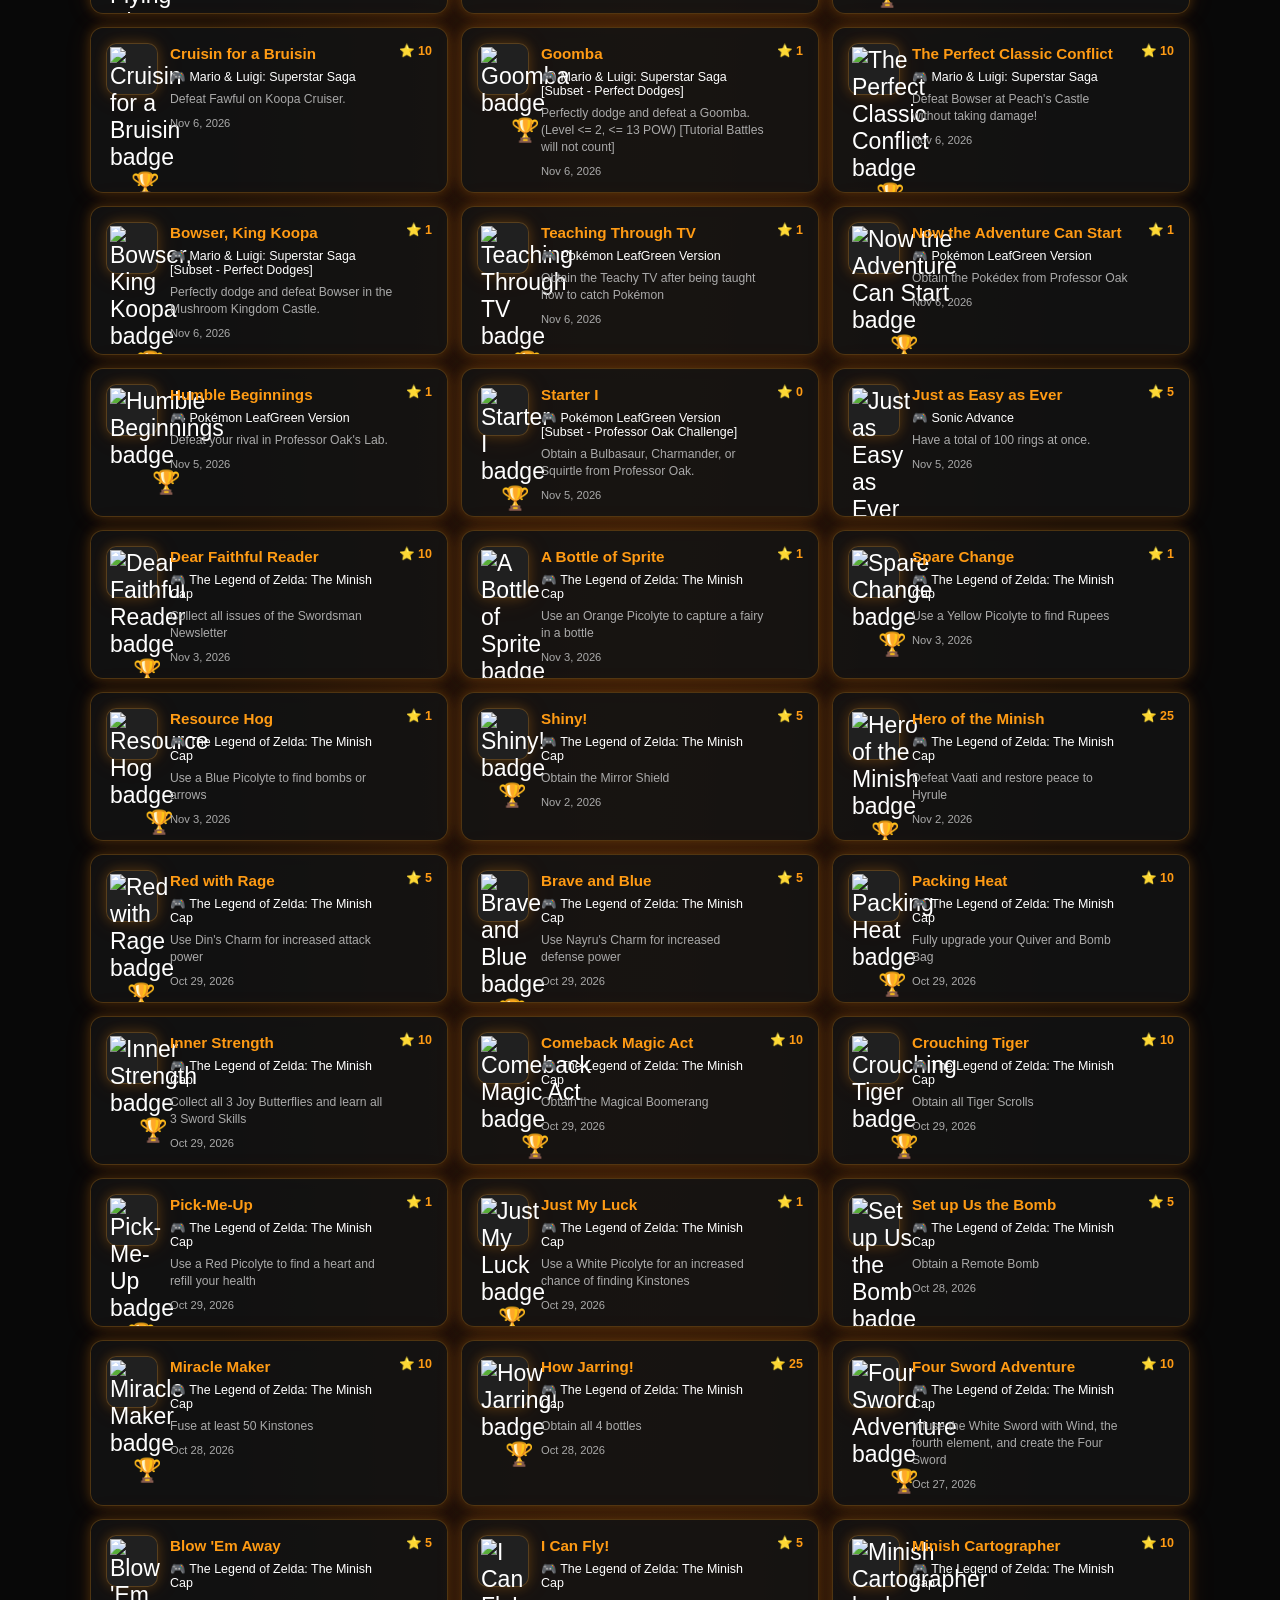
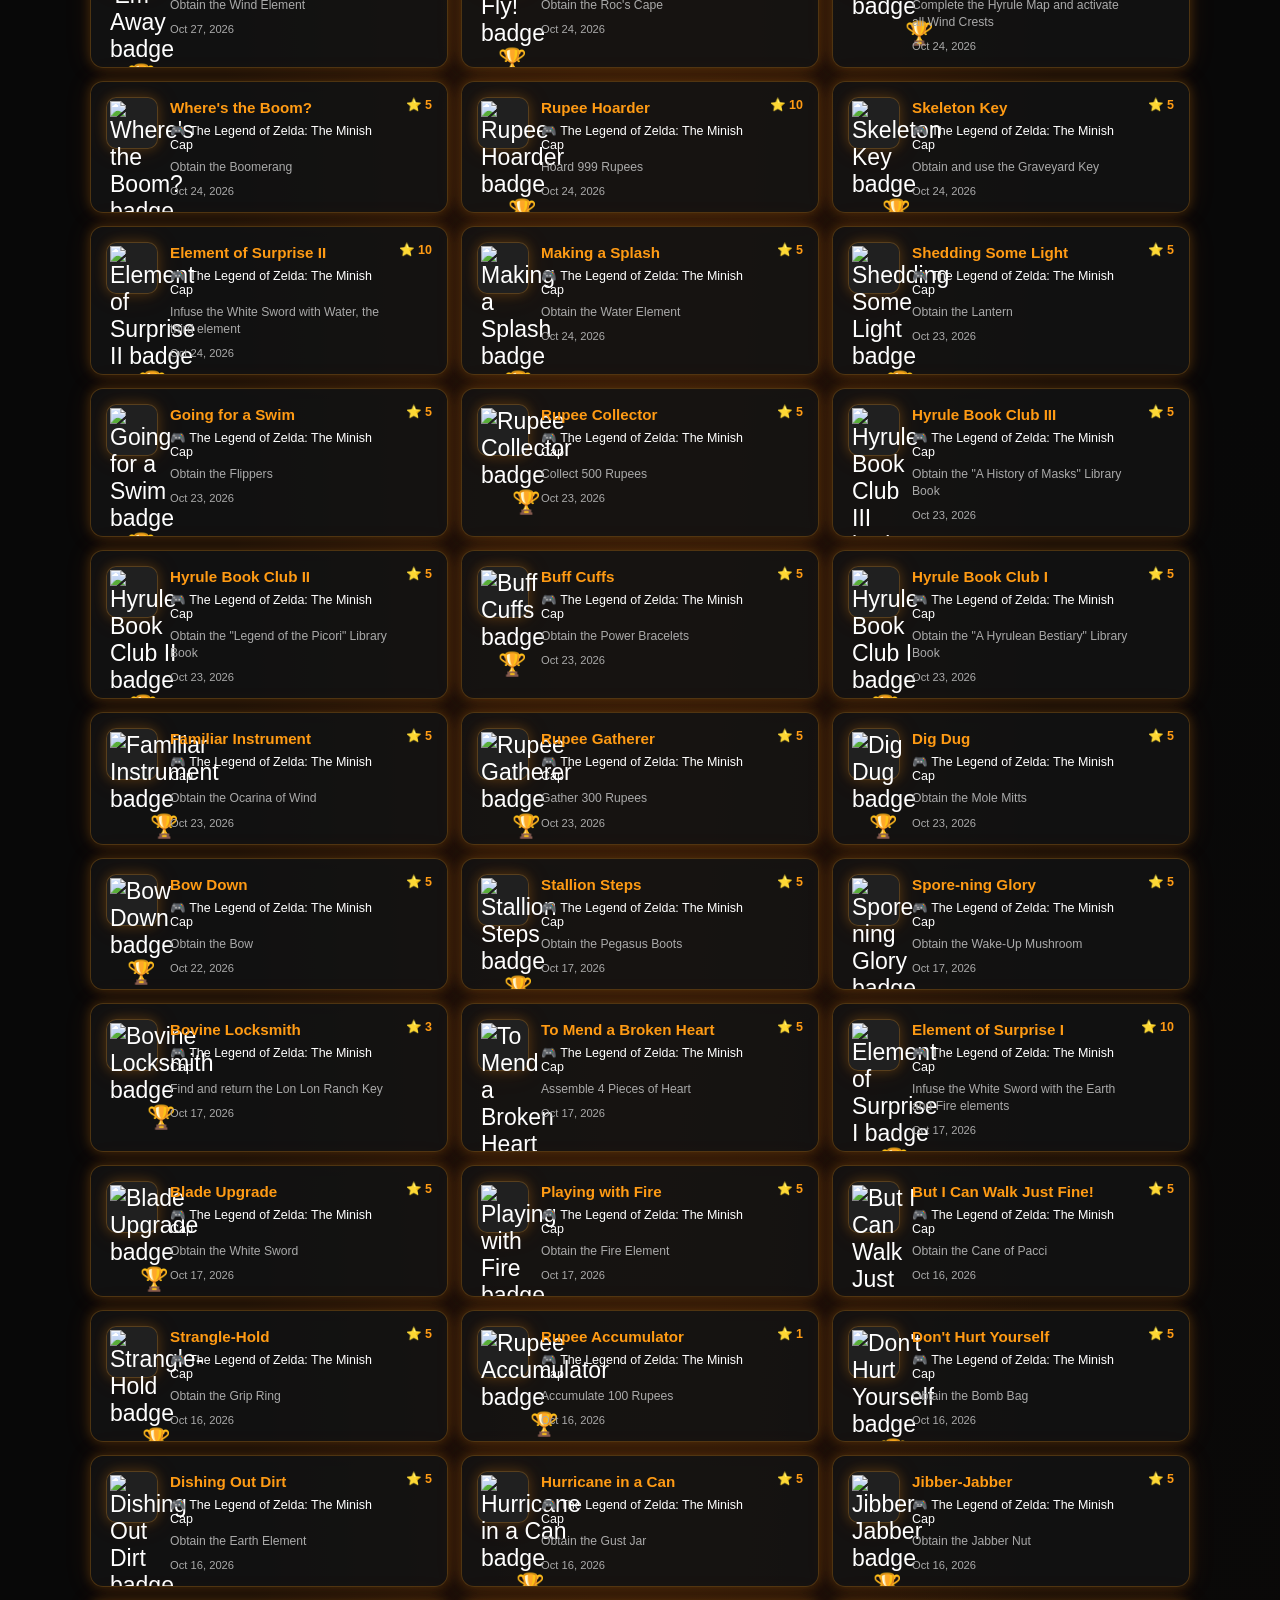
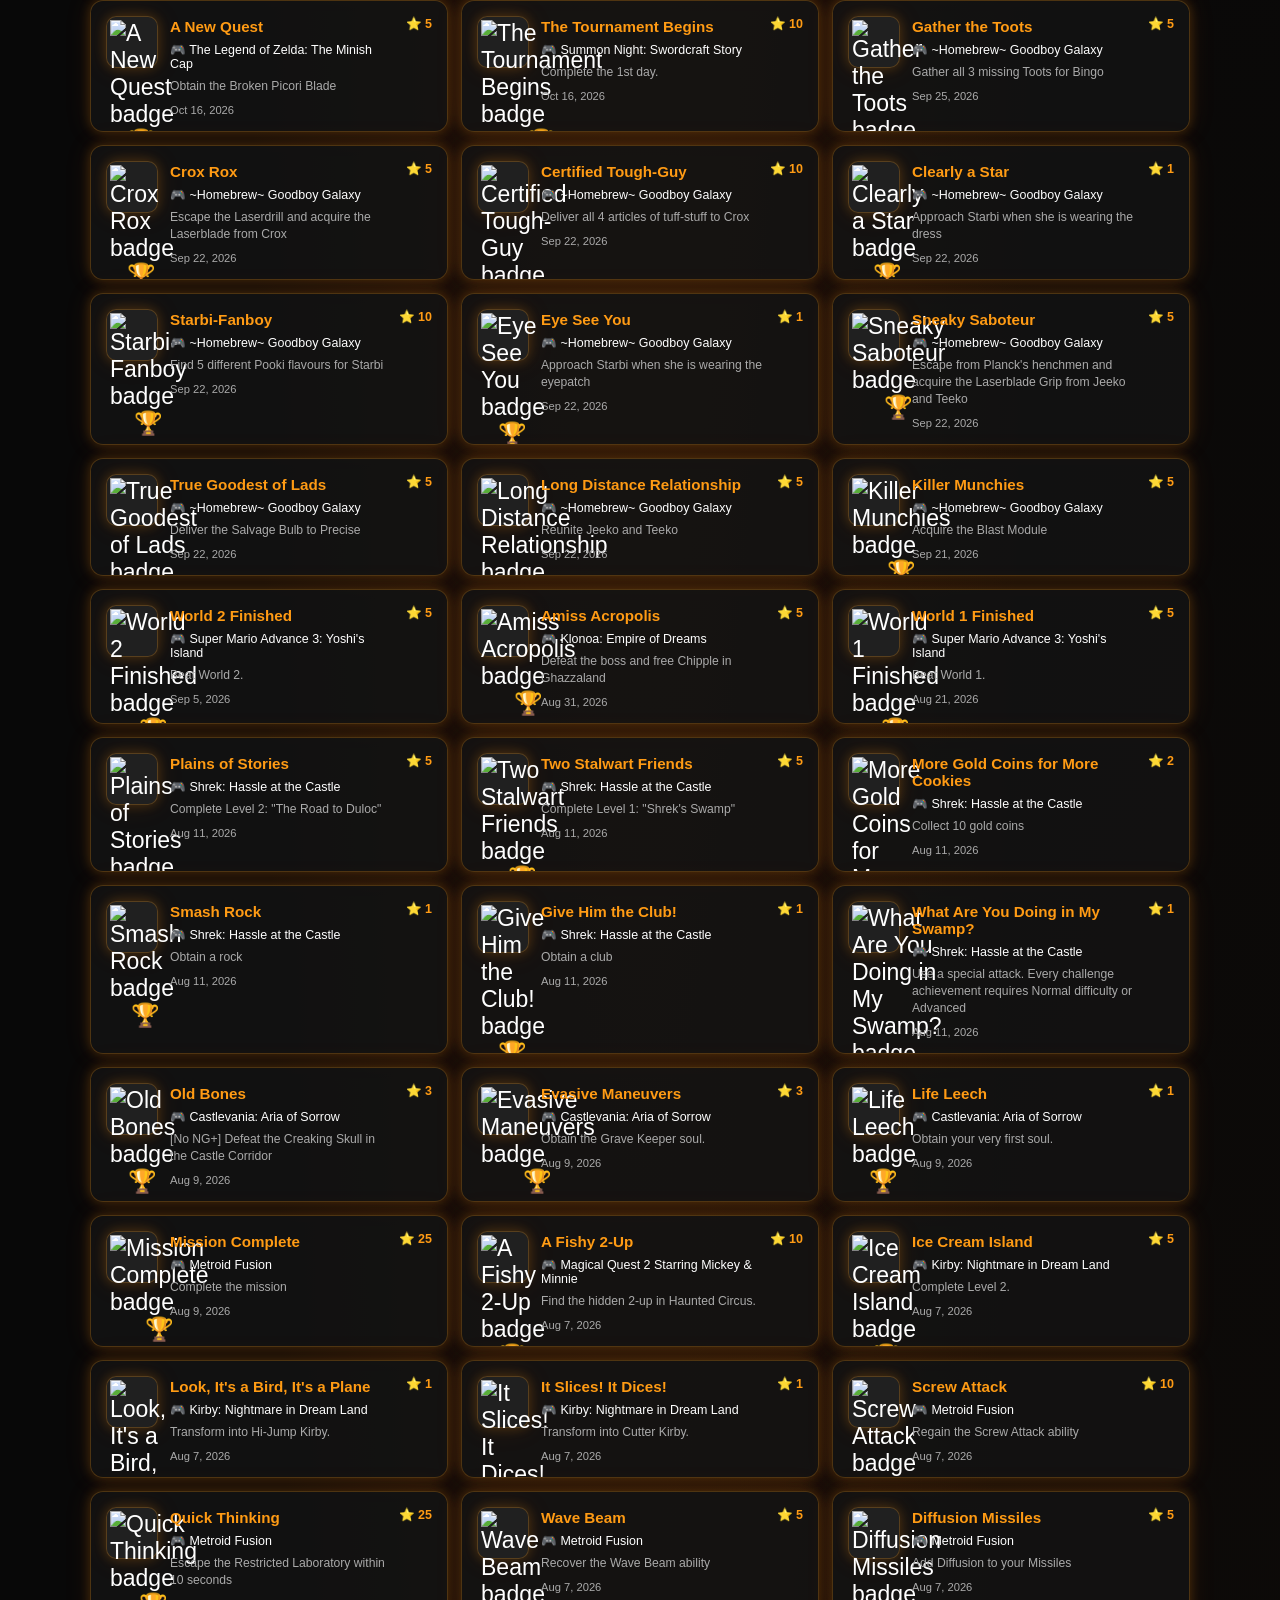
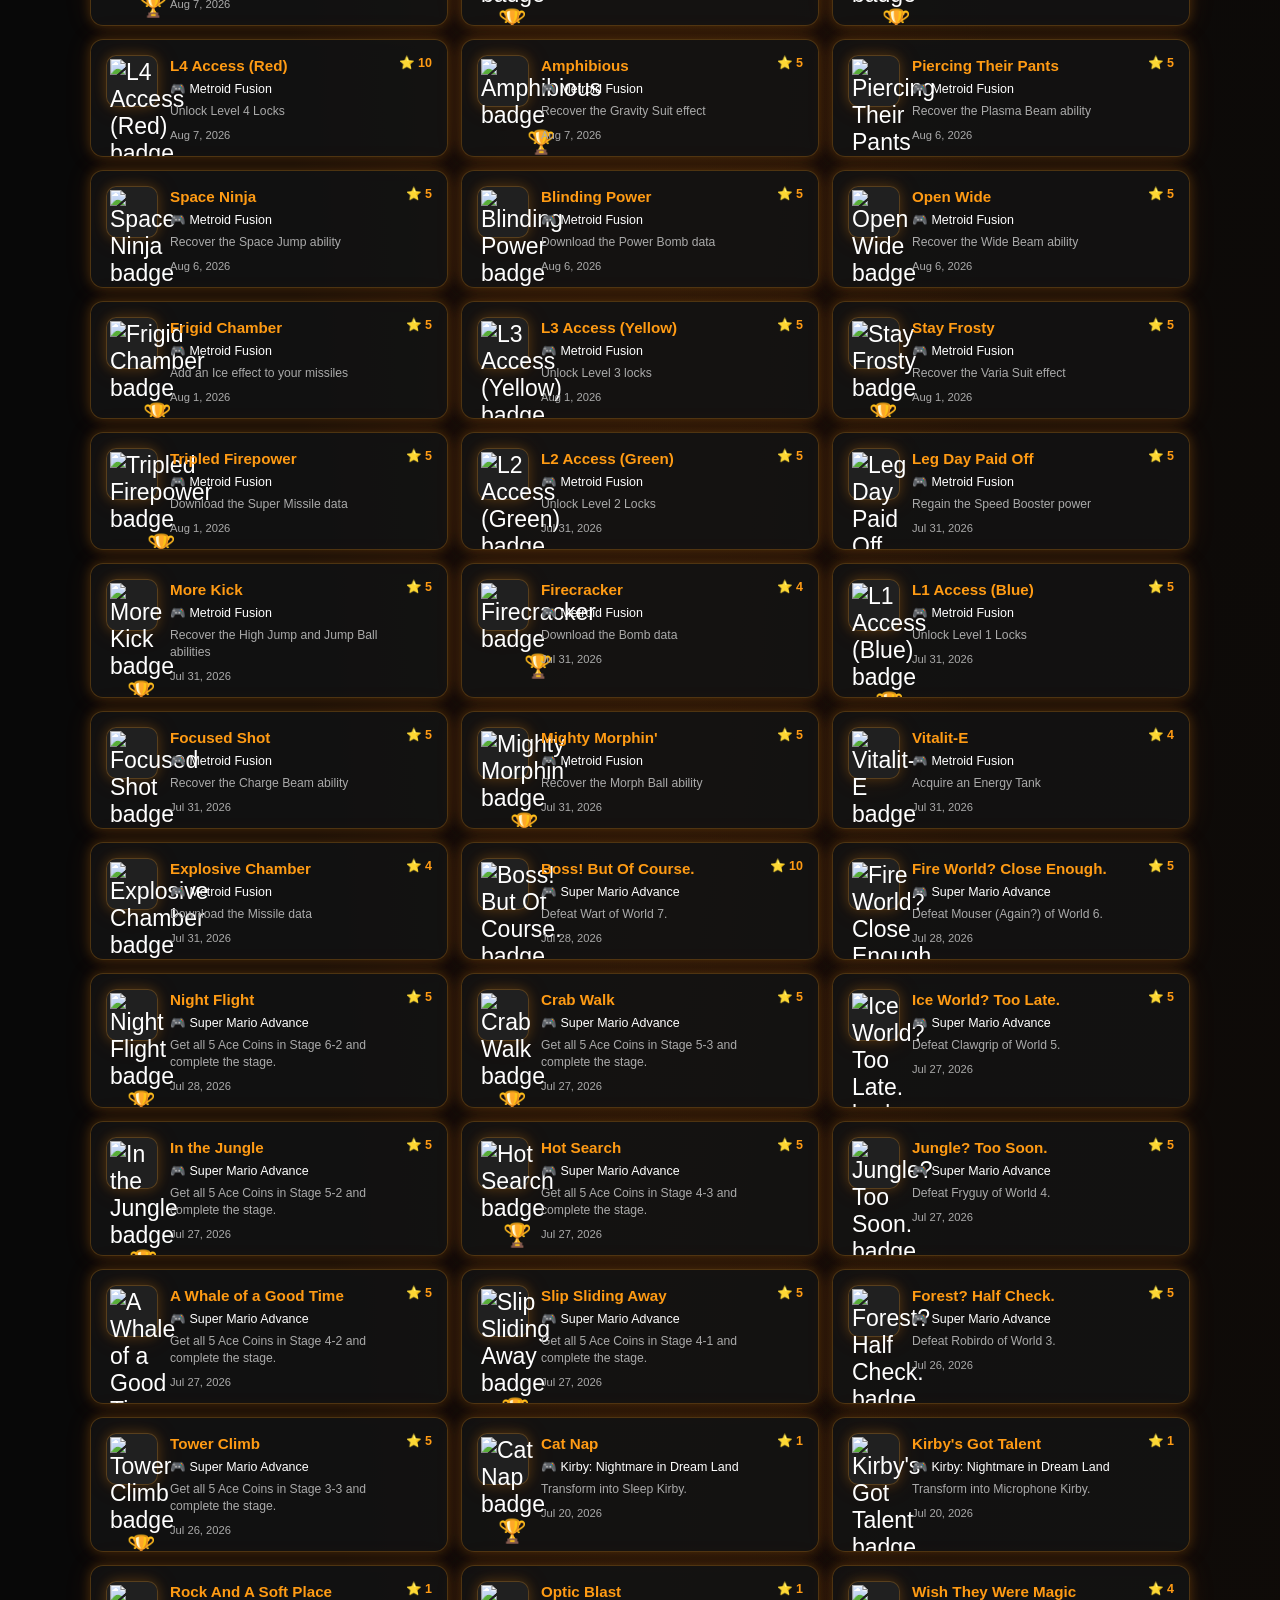
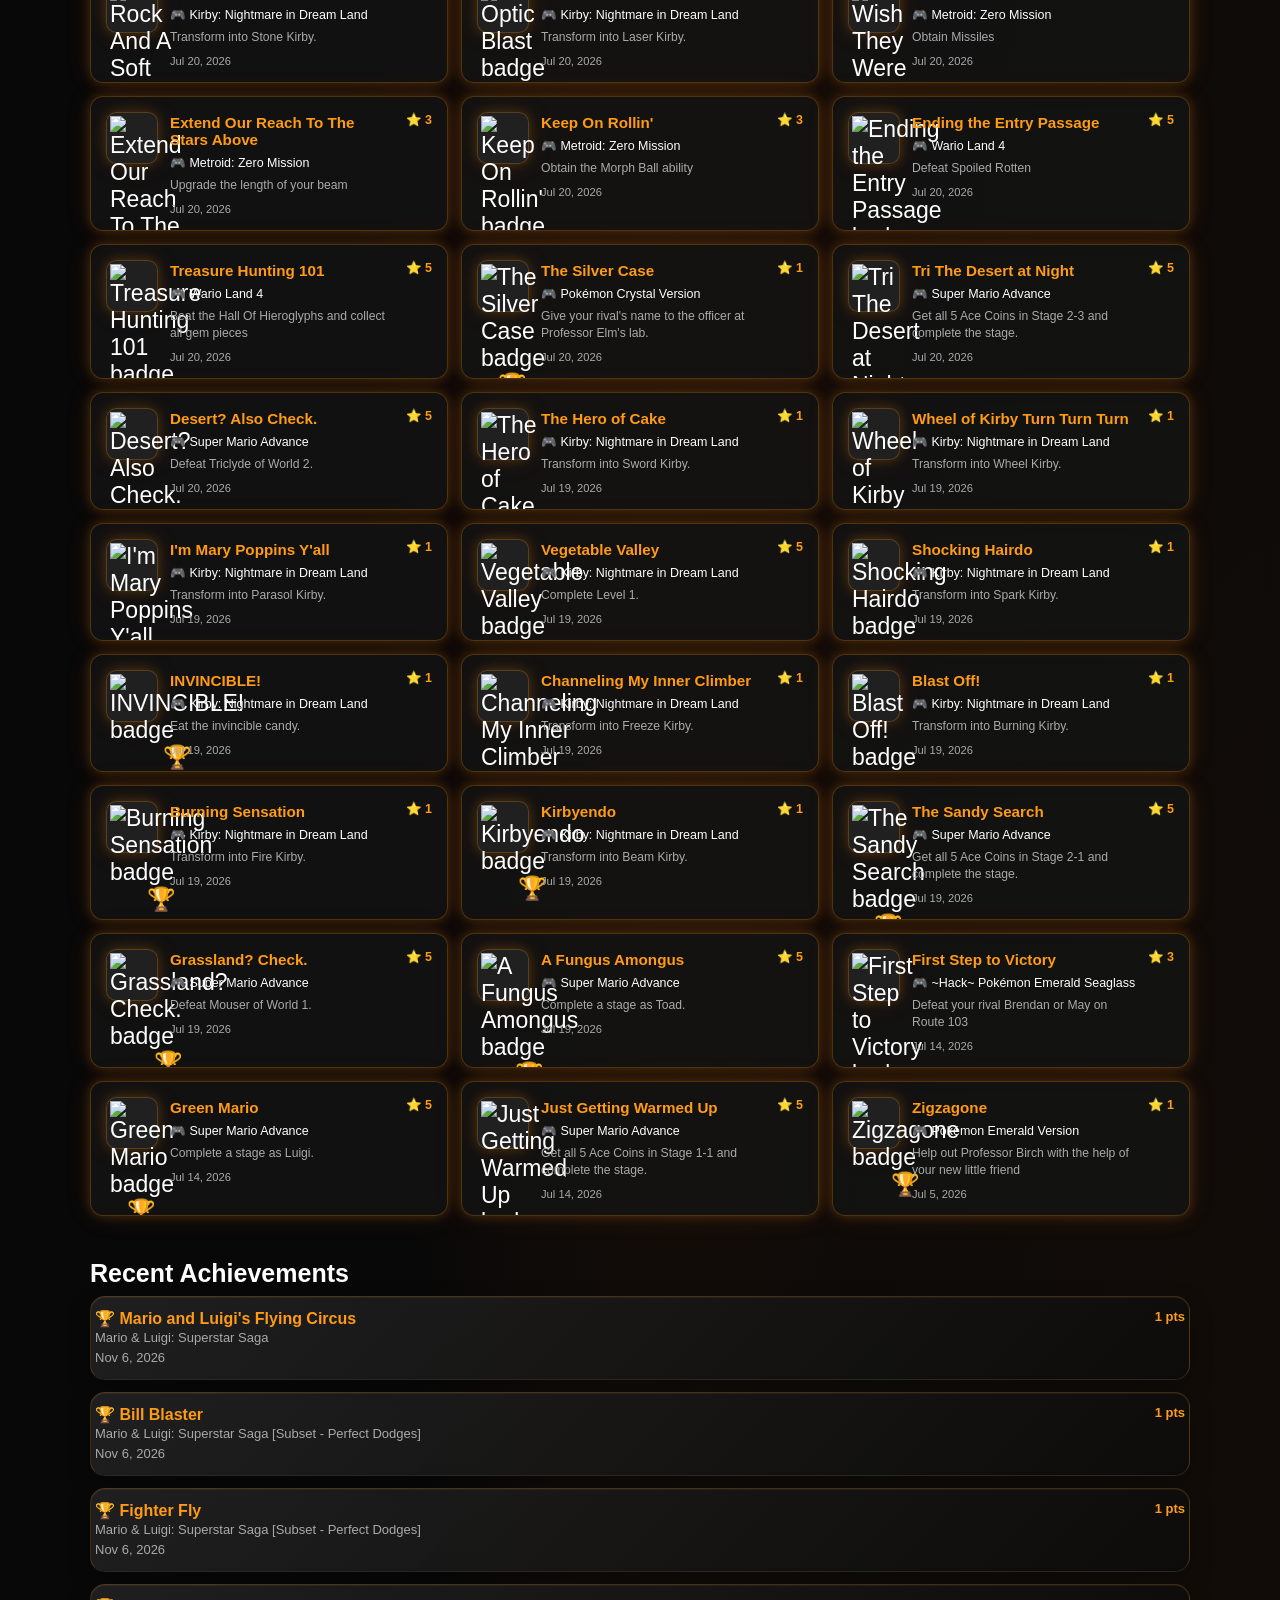
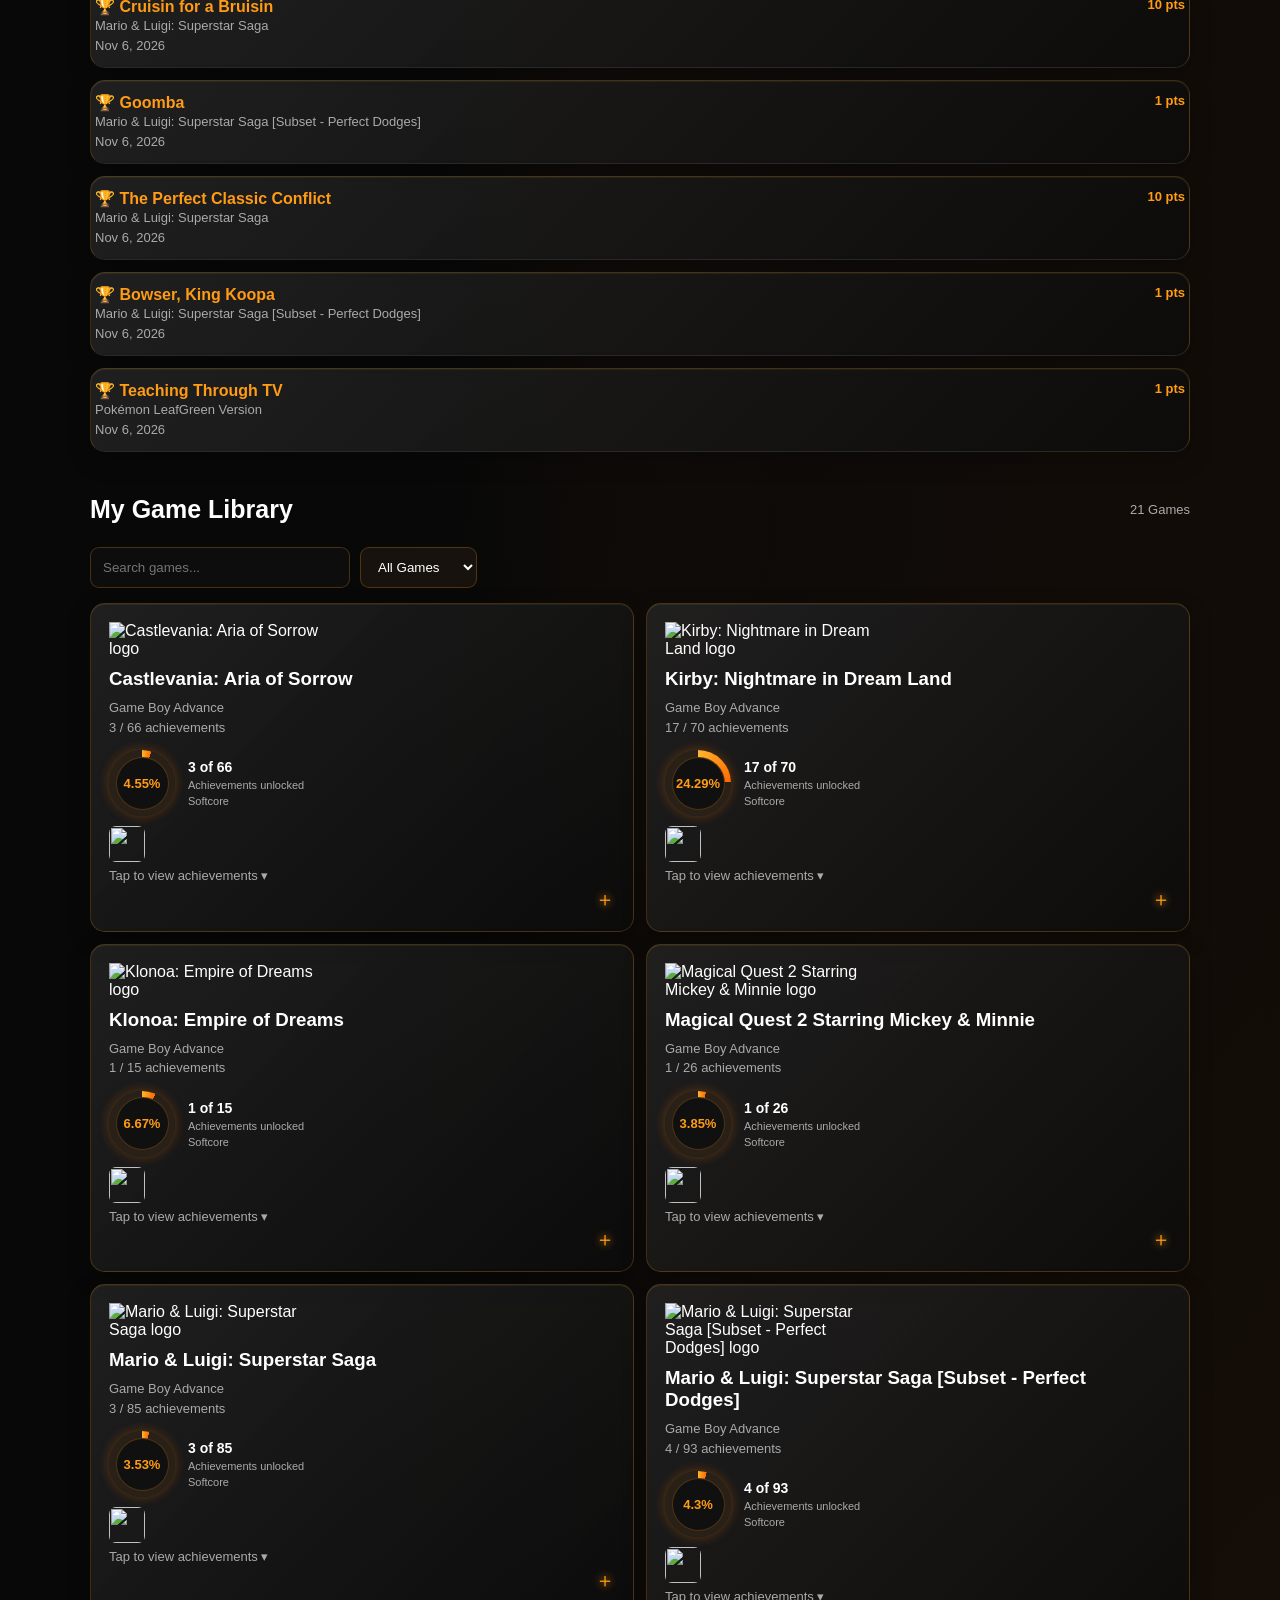
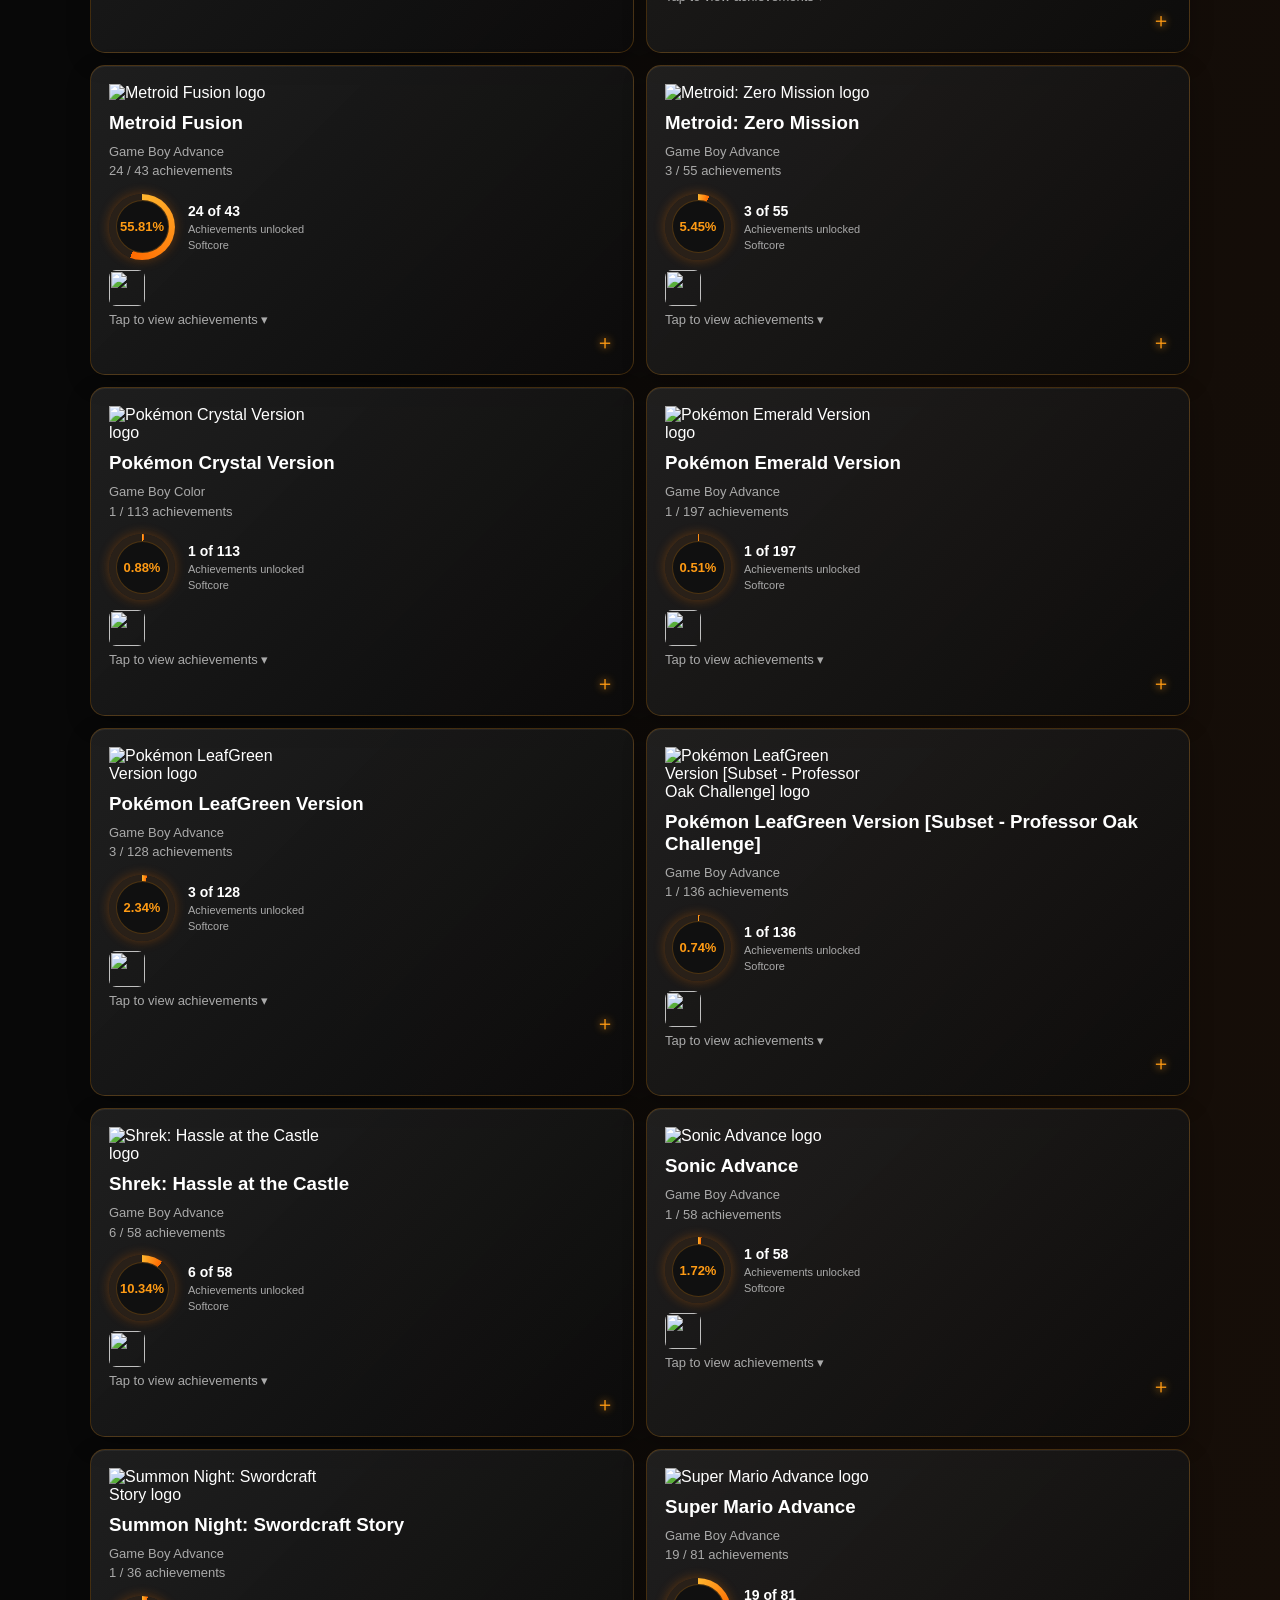
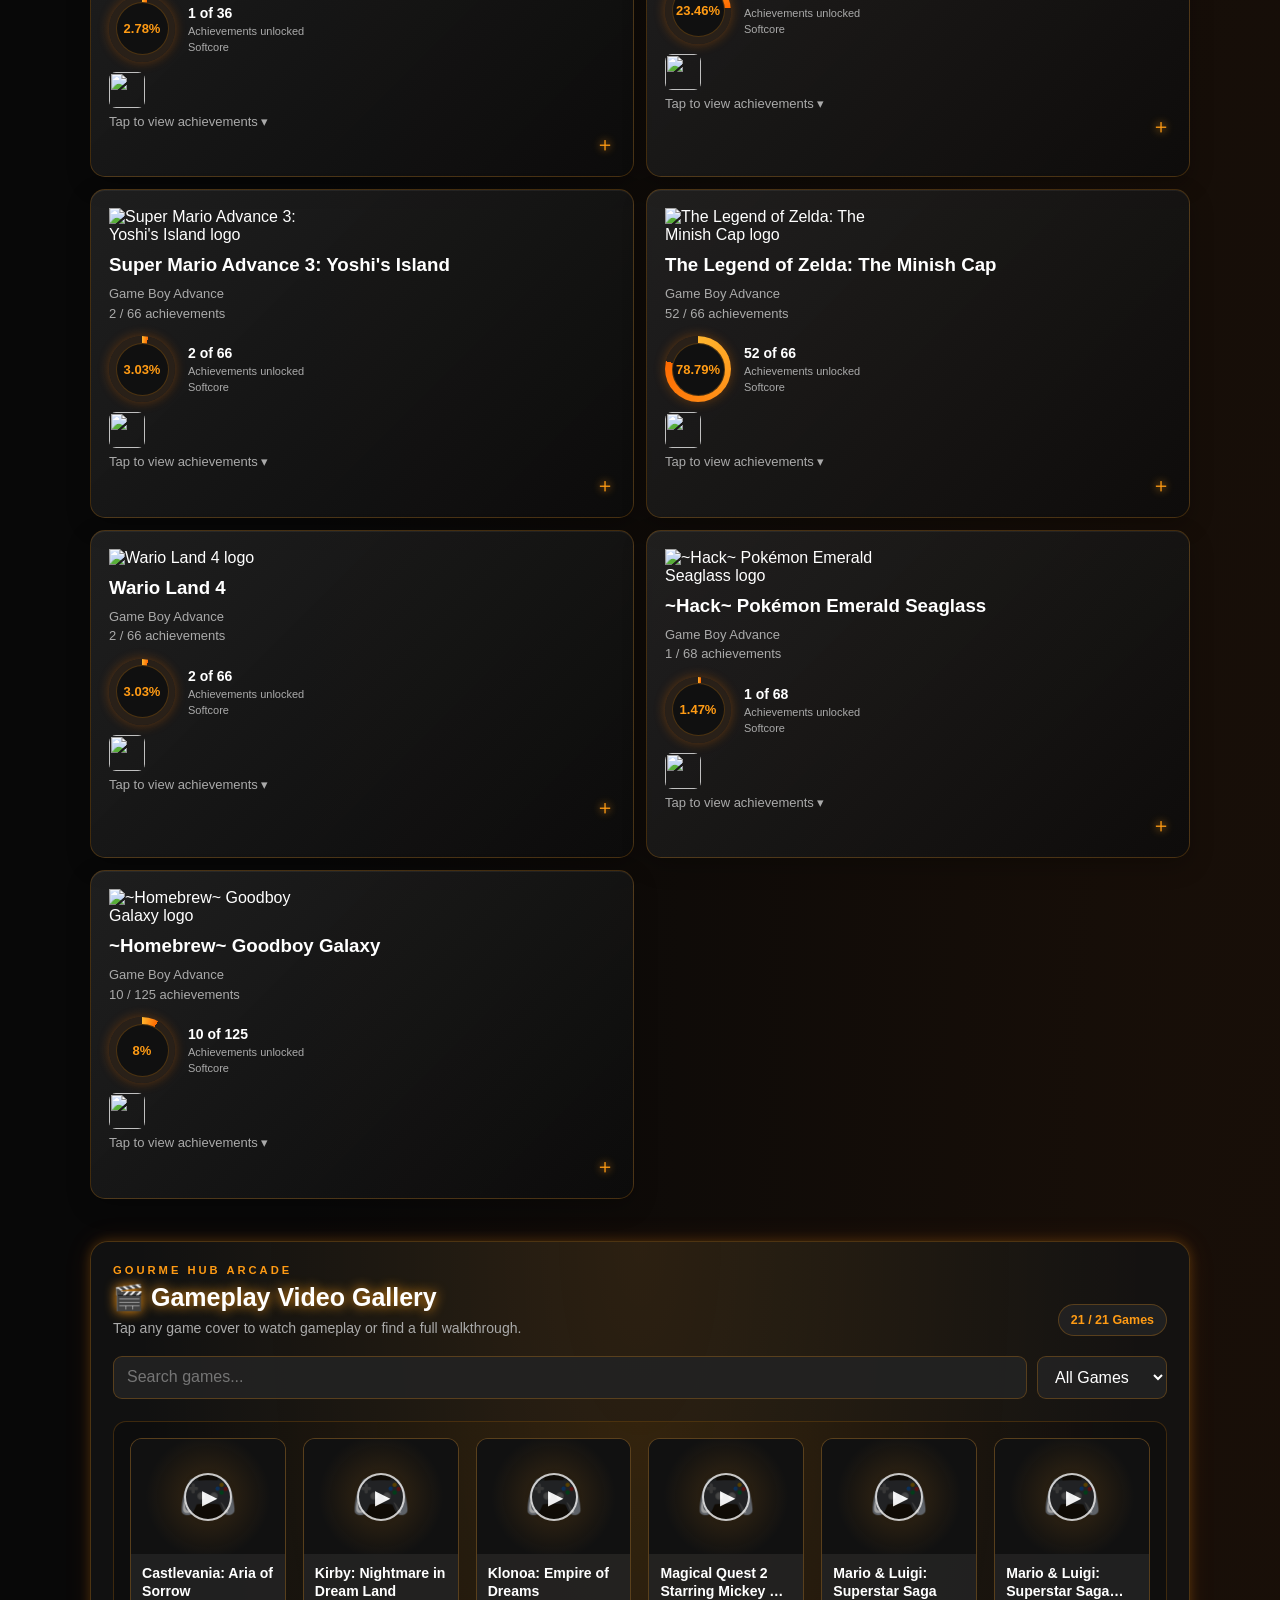
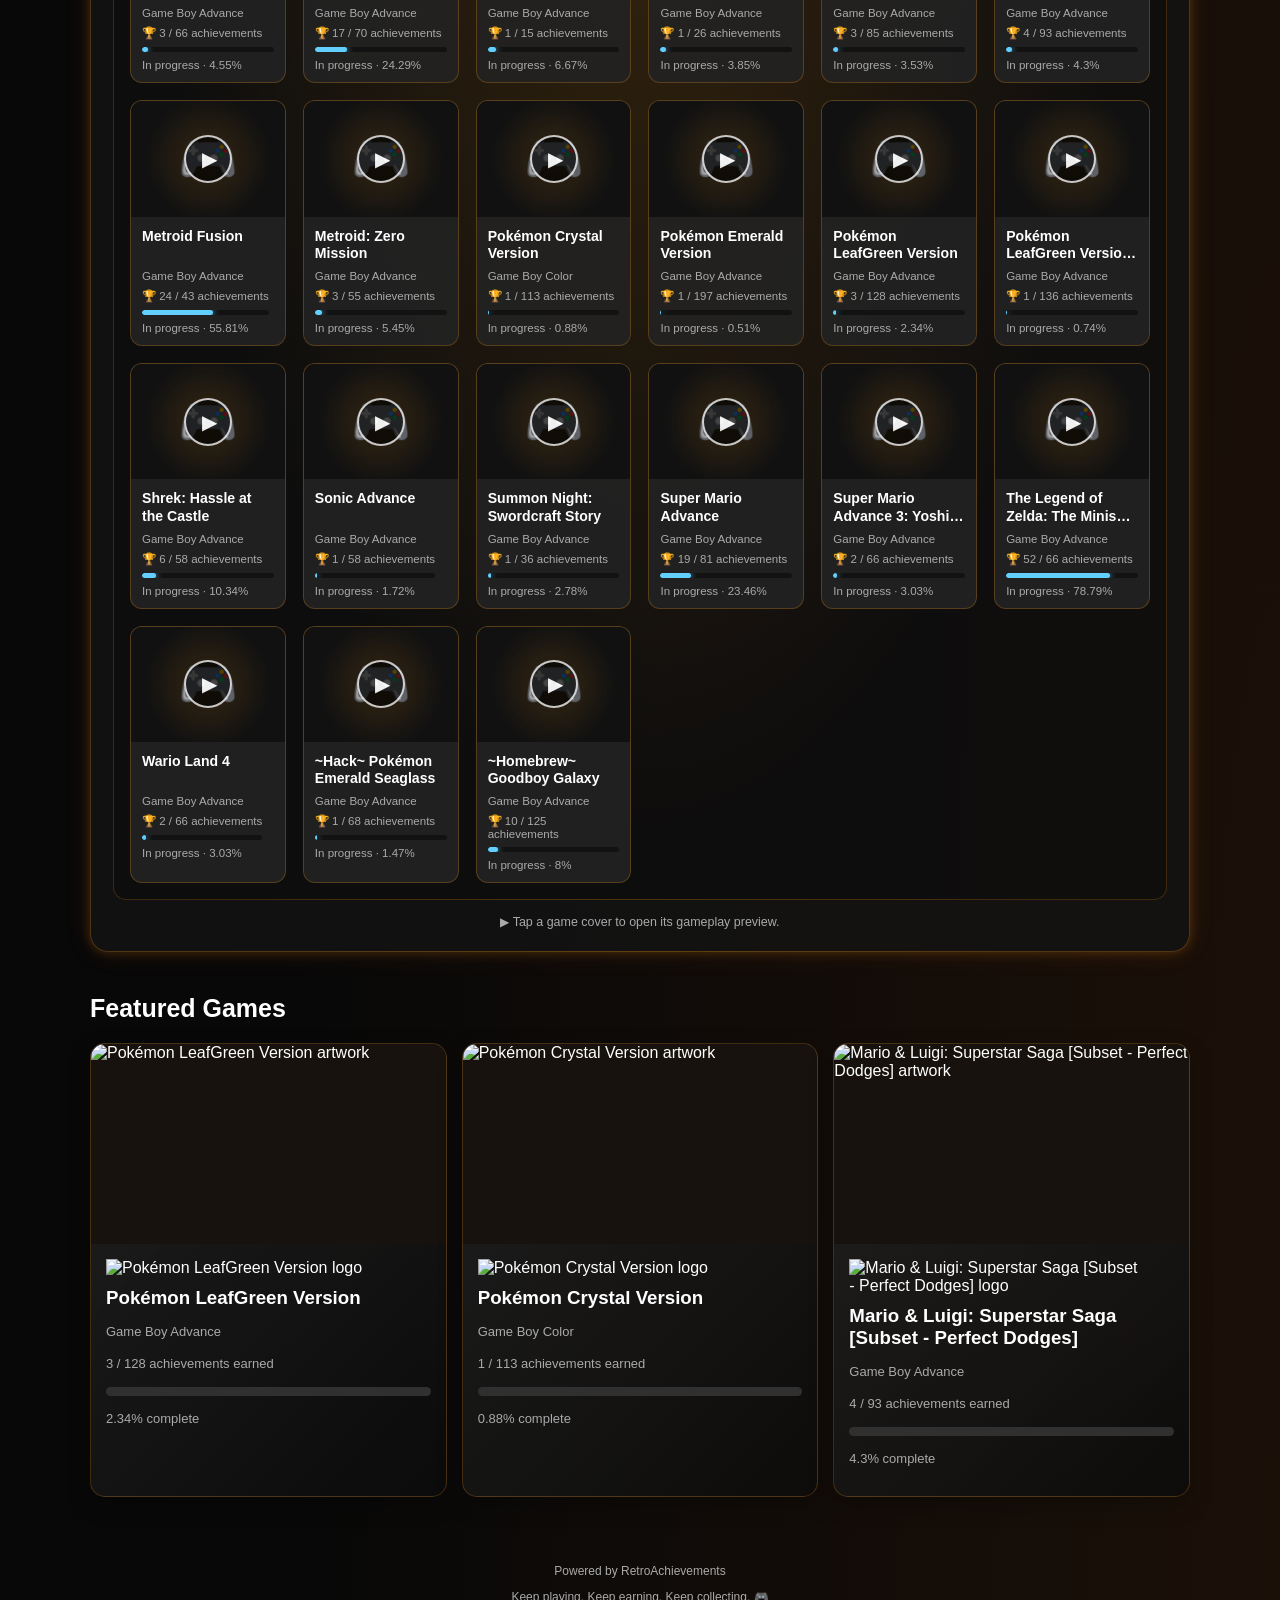
==== commit ccde0bcd: "Update index.html" ====
--- a/index.html
+++ b/index.html
@@ -5,13 +5,13 @@
   <meta charset="UTF-8">
   <meta name="viewport" content="width=device-width, initial-scale=1.0">
   <meta name="theme-color" content="#08090f">
-  <meta name="description" content="RetroAchievements gaming dashboard">
+  <meta name="description" content="Gourme Hub - RetroAchievements gaming dashboard and gameplay gallery">
 
   <title>Gourme Hub | RetroAchievements</title>
 
   <link rel="stylesheet" href="styles.css?v=gh-upgrade-20261106">
   <link rel="stylesheet" href="gourme-upgrades.css?v=gh-marquee-cards-20261107">
-  <link rel="stylesheet" href="cartridge-shelf.css?v=gh-real-case-spines-20261107">
+  <link rel="stylesheet" href="cartridge-shelf.css?v=gh-gameplay-gallery-20261108">
 </head>
 
 <body>
@@ -213,20 +213,22 @@
       </div>
     </section>
 
-    <!-- VIRTUAL CARTRIDGE SHELF -->
+    <!-- GAMEPLAY VIDEO GALLERY -->
     <section class="gh-cartridge-section" id="gh-cartridge-section">
 
       <div class="gh-cartridge-heading">
         <div>
-          <p class="gh-cartridge-eyebrow">GOURME HUB COLLECTION</p>
-          <h2>🕹️ Virtual Cartridge Shelf</h2>
+          <p class="gh-cartridge-eyebrow">GOURME HUB ARCADE</p>
+
+          <h2>🎬 Gameplay Video Gallery</h2>
+
           <p class="gh-cartridge-subtitle">
-            Your games. Your collection. Your arcade.
+            Tap any game cover to watch gameplay or find a full walkthrough.
           </p>
         </div>
 
         <span id="gh-cartridge-count" class="gh-cartridge-count">
-          Loading collection...
+          Loading games...
         </span>
       </div>
 
@@ -234,28 +236,29 @@
         <input
           type="search"
           id="gh-cartridge-search"
-          placeholder="Find a cartridge..."
-          aria-label="Search cartridge shelf">
-
-        <select id="gh-cartridge-filter"
-          aria-label="Filter cartridges">
-          <option value="all">All Cartridges</option>
+          placeholder="Search games..."
+          aria-label="Search gameplay gallery">
+
+        <select
+          id="gh-cartridge-filter"
+          aria-label="Filter gameplay gallery">
+
+          <option value="all">All Games</option>
           <option value="completed">Completed</option>
           <option value="in-progress">In Progress</option>
           <option value="not-started">Not Started</option>
         </select>
       </div>
 
-      <!-- REAL GAME CASE DISPLAY -->
-      <div id="gh-cartridge-grid"
-        aria-live="polite">
+      <!-- GAMEPLAY GALLERY CARDS -->
+      <div id="gh-cartridge-grid" aria-live="polite">
         <p class="gh-cartridge-empty">
-          Loading your game collection...
+          Loading your gameplay gallery...
         </p>
       </div>
 
       <p class="gh-cartridge-hint">
-        Tap any game case to open its game details.
+        ▶ Tap a game cover to open its gameplay preview.
       </p>
 
     </section>
@@ -278,7 +281,7 @@
 
   </main>
 
-  <!-- GAME DETAIL POPUP -->
+  <!-- EXISTING GAME DETAIL POPUP -->
   <div id="gh-game-modal"
     class="gh-modal-backdrop"
     aria-hidden="true">
@@ -301,7 +304,7 @@
   <!-- DASHBOARD SCRIPTS -->
   <script src="app.js?v=gh-upgrade-20261106"></script>
   <script src="gourme-upgrades.js?v=gh-upgrade-20261107"></script>
-  <script src="cartridge-shelf.js?v=gh-real-case-spines-20261107"></script>
+  <script src="cartridge-shelf.js?v=gh-gameplay-gallery-20261108"></script>
 
 </body>
 </html>
--- a/cartridge-shelf.css
+++ b/cartridge-shelf.css
@@ -1,6 +1,5 @@
-
 /* =========================================
-   GOURME HUB — REAL GAME CASE SHELVES
+   GOURME HUB — GAMEPLAY VIDEO GALLERY
    ========================================= */
 
 .gh-cartridge-section {
@@ -88,369 +87,377 @@
   outline-offset: 2px;
 }
 
-/* CASE SHELF BACK WALL */
+/* GALLERY */
 
 #gh-cartridge-grid {
-  display: flex;
+  padding: 16px;
+  border: 1px solid rgba(255,155,20,.2);
+  border-radius: 13px;
+  background:
+    radial-gradient(ellipse at 50% 0%, rgba(255,155,20,.09), transparent 65%),
+    rgba(0,0,0,.22);
+}
+
+.gh-video-gallery-grid {
+  display: grid;
+  grid-template-columns: repeat(auto-fill, minmax(155px, 1fr));
+  gap: 17px;
+}
+
+/* GAME CARD */
+
+.gh-gallery-card {
+  display: flex;
+  min-width: 0;
   flex-direction: column;
-  gap: 28px;
-  padding: 18px 13px 24px;
-  border: 1px solid rgba(255,155,20,.2);
+  padding: 0;
+  overflow: hidden;
+  border: 1px solid var(--border);
   border-radius: 12px;
-  background:
-    radial-gradient(ellipse at 50% 0%, rgba(255,155,20,.10), transparent 65%),
-    repeating-linear-gradient(
-      90deg,
-      rgba(255,255,255,.018) 0,
-      rgba(255,255,255,.018) 1px,
-      transparent 1px,
-      transparent 38px
-    ),
-    linear-gradient(180deg, #17120e, #090807 75%);
-  box-shadow: inset 0 0 35px rgba(0,0,0,.8);
-}
-
-/* EACH ROW OF CASES */
-
-.gh-case-shelf-row {
-  min-width: 0;
-}
-
-.gh-case-row-label {
-  display: flex;
-  justify-content: space-between;
-  gap: 12px;
-  margin: 0 2px 12px;
-  color: rgba(255,190,110,.62);
-  font-size: .58rem;
-  font-weight: 900;
-  letter-spacing: 2px;
-}
-
-/* CASES LINED UP ON A SHELF */
-
-.gh-case-row-track {
-  display: flex;
-  align-items: flex-end;
-  gap: 5px;
-  min-height: 190px;
-  padding: 0 5px;
-  overflow-x: auto;
-  overflow-y: hidden;
-  scrollbar-width: thin;
-  scrollbar-color: rgba(255,155,20,.5) rgba(0,0,0,.3);
-  perspective: 900px;
-}
-
-/* INDIVIDUAL GAME CASE */
-
-.gh-game-case {
-  position: relative;
-  display: flex;
-  flex: 0 0 70px;
-  width: 70px;
-  height: 184px;
-  padding: 0;
-  overflow: visible;
-  border: 0;
-  border-radius: 3px 5px 3px 3px;
-  color: #fff;
-  background: transparent;
+  color: var(--text);
+  background: var(--panel-light);
+  text-align: left;
   cursor: pointer;
-  text-align: left;
-  transform: translateY(0) rotateY(-4deg);
-  transform-origin: bottom center;
-  transition:
-    transform .22s ease,
-    filter .22s ease;
+  transition: transform .2s ease, border-color .2s ease, box-shadow .2s ease;
   -webkit-tap-highlight-color: transparent;
 }
 
-.gh-game-case:hover,
-.gh-game-case:focus-visible {
-  z-index: 5;
+.gh-gallery-card:hover,
+.gh-gallery-card:focus-visible {
+  transform: translateY(-4px);
+  border-color: var(--accent);
   outline: none;
-  transform: translateY(-11px) rotateY(0deg) scale(1.035);
-  filter: brightness(1.18);
-}
-
-/* HARD PLASTIC LEFT EDGE */
-
-.gh-case-plastic-edge {
-  position: absolute;
-  z-index: 3;
-  top: 0;
-  bottom: 0;
-  left: 0;
-  width: 7px;
-  border-radius: 3px 0 0 3px;
-  border-right: 1px solid rgba(255,255,255,.24);
-  background: linear-gradient(
-    90deg,
-    #080808,
-    #777,
-    #242424,
-    #090909
-  );
-  box-shadow: 2px 0 3px rgba(0,0,0,.6);
-}
-
-.gh-case-spine {
-  position: relative;
-  display: flex;
-  flex: 1;
-  flex-direction: column;
-  min-width: 0;
-  height: 100%;
-  overflow: hidden;
-  border: 1px solid rgba(255,255,255,.32);
-  border-left: 0;
-  border-radius: 0 5px 4px 0;
-  background: linear-gradient(90deg, #272727, #090909 35%, #333 100%);
-  box-shadow:
-    inset 1px 0 2px rgba(255,255,255,.18),
-    inset -3px 0 5px rgba(0,0,0,.6),
-    3px 4px 6px rgba(0,0,0,.55);
-}
-
-/* ACTUAL STEAMGRIDDB COVER ART */
-
-.gh-case-cover {
+  box-shadow: 0 0 17px rgba(255,155,20,.2);
+}
+
+.gh-gallery-image-wrap {
   position: relative;
   display: block;
-  flex: 1;
-  min-height: 0;
+  width: 100%;
+  aspect-ratio: 4 / 3;
   overflow: hidden;
   background: #111;
 }
 
-.gh-case-artwork {
+.gh-gallery-art {
   display: block;
   width: 100%;
   height: 100%;
   object-fit: cover;
-  object-position: center;
-  image-rendering: auto;
-}
-
-.gh-case-cover::after {
-  content: "";
-  position: absolute;
-  inset: 0;
-  background: linear-gradient(
-    180deg,
-    rgba(0,0,0,.03),
-    transparent 38%,
-    rgba(0,0,0,.76)
-  );
-  pointer-events: none;
-}
-
-.gh-case-cover-shine {
-  position: absolute;
-  z-index: 1;
-  inset: 0;
-  background: linear-gradient(
-    105deg,
-    rgba(255,255,255,.19),
-    transparent 22%,
-    transparent 70%,
-    rgba(255,255,255,.08)
-  );
-  pointer-events: none;
-}
-
-.gh-case-no-art {
+  transition: transform .25s ease;
+}
+
+.gh-gallery-card:hover .gh-gallery-art {
+  transform: scale(1.05);
+}
+
+.gh-gallery-art-fallback {
   display: grid;
   place-items: center;
-  width: 100%;
+  color: var(--accent);
+  background:
+    radial-gradient(circle, rgba(255,155,20,.16), transparent 65%),
+    #111;
+  font-size: 3rem;
+}
+
+.gh-gallery-play {
+  position: absolute;
+  top: 50%;
+  left: 50%;
+  display: grid;
+  width: 48px;
+  height: 48px;
+  place-items: center;
+  padding-left: 3px;
+  border: 2px solid rgba(255,255,255,.85);
+  border-radius: 50%;
+  color: #fff;
+  background: rgba(0,0,0,.72);
+  font-size: 1.25rem;
+  opacity: .9;
+  transform: translate(-50%, -50%);
+  transition: background .2s ease, transform .2s ease;
+}
+
+.gh-gallery-card:hover .gh-gallery-play {
+  background: var(--accent);
+  transform: translate(-50%, -50%) scale(1.12);
+}
+
+.gh-gallery-card-copy {
+  display: flex;
+  flex-direction: column;
+  gap: 7px;
+  padding: 11px;
+}
+
+.gh-gallery-title {
+  display: -webkit-box;
+  min-height: 2.5em;
+  overflow: hidden;
+  color: var(--text);
+  font-size: .88rem;
+  font-weight: 850;
+  line-height: 1.25;
+  overflow-wrap: anywhere;
+  -webkit-box-orient: vertical;
+  -webkit-line-clamp: 2;
+}
+
+.gh-gallery-console,
+.gh-gallery-achievements,
+.gh-gallery-status {
+  color: var(--muted);
+  font-size: .72rem;
+}
+
+.gh-gallery-progress {
+  display: block;
+  height: 5px;
+  overflow: hidden;
+  border-radius: 8px;
+  background: rgba(0,0,0,.45);
+}
+
+.gh-gallery-progress span {
+  display: block;
   height: 100%;
-  color: var(--accent);
-  background: #17120e;
-  font-size: 28px;
-}
-
-/* TITLE ON THE SPINE */
-
-.gh-case-title {
-  position: relative;
-  z-index: 2;
-  display: flex;
+  border-radius: inherit;
+  background: var(--accent);
+  box-shadow: 0 0 7px var(--accent);
+}
+
+.gh-gallery-card.completed .gh-gallery-progress span {
+  background: #ffd76a;
+  box-shadow: 0 0 7px #ffd76a;
+}
+
+.gh-gallery-card.in-progress .gh-gallery-progress span {
+  background: #63cfff;
+  box-shadow: 0 0 7px #63cfff;
+}
+
+.gh-cartridge-empty {
+  padding: 28px 12px;
+  color: var(--muted);
+  text-align: center;
+}
+
+.gh-cartridge-hint {
+  margin: 14px 0 0;
+  color: var(--muted);
+  font-size: .78rem;
+  text-align: center;
+}
+
+/* =========================================
+   GAMEPLAY VIDEO POPUP
+   ========================================= */
+
+.gh-video-modal {
+  position: fixed;
+  z-index: 99999;
+  inset: 0;
+  display: none;
   align-items: center;
   justify-content: center;
-  min-height: 43px;
-  padding: 5px 3px;
-  overflow: hidden;
-  border-top: 1px solid rgba(255,255,255,.22);
-  border-bottom: 1px solid rgba(0,0,0,.8);
-  background: linear-gradient(90deg, #171717, #333 48%, #151515);
+  padding: 18px;
+  overflow-y: auto;
+  background: rgba(0,0,0,.88);
+  backdrop-filter: blur(7px);
+}
+
+.gh-video-modal.open {
+  display: flex;
+}
+
+.gh-video-dialog {
+  position: relative;
+  width: min(900px, 100%);
+  max-height: 94vh;
+  padding: 22px;
+  overflow-y: auto;
+  border: 1px solid var(--border);
+  border-radius: 17px;
+  color: var(--text);
+  background: var(--panel);
+  box-shadow: 0 0 35px rgba(255,155,20,.18);
+}
+
+.gh-video-close {
+  position: absolute;
+  z-index: 5;
+  top: 9px;
+  right: 12px;
+  display: grid;
+  width: 39px;
+  height: 39px;
+  place-items: center;
+  border: 1px solid var(--border);
+  border-radius: 50%;
+  color: var(--text);
+  background: var(--panel-light);
+  font-size: 1.7rem;
+  cursor: pointer;
+}
+
+.gh-video-close:hover {
   color: #fff;
-  font-size: .57rem;
+  background: #b52b2b;
+}
+
+.gh-video-heading {
+  display: flex;
+  align-items: center;
+  gap: 17px;
+  padding-right: 40px;
+  margin-bottom: 20px;
+}
+
+.gh-video-game-art {
+  flex: 0 0 112px;
+  width: 112px;
+  height: 100px;
+  border: 1px solid var(--border);
+  border-radius: 9px;
+  object-fit: cover;
+  background: #111;
+}
+
+.gh-video-art-fallback {
+  display: grid;
+  place-items: center;
+  color: var(--accent);
+  font-size: 2.6rem;
+}
+
+.gh-video-game-info {
+  min-width: 0;
+}
+
+.gh-video-eyebrow {
+  margin: 0 0 5px;
+  color: var(--accent);
+  font-size: .65rem;
   font-weight: 900;
-  line-height: 1.12;
-  text-align: center;
-  text-shadow: 0 1px 2px #000;
+  letter-spacing: 2px;
+}
+
+.gh-video-game-info h2 {
+  margin: 0 0 7px;
+  font-size: 1.25rem;
   overflow-wrap: anywhere;
 }
 
-.gh-case-top {
-  position: relative;
-  z-index: 2;
-  display: flex;
-  align-items: center;
-  justify-content: space-between;
-  min-height: 19px;
-  padding: 2px 5px;
-  border-bottom: 1px solid rgba(255,255,255,.2);
-  background: linear-gradient(90deg, #101010, #454545, #171717);
-  color: #fff;
-  font-size: .48rem;
-  font-weight: 900;
-  letter-spacing: .4px;
-}
-
-.gh-case-number {
-  color: rgba(255,255,255,.55);
-  font-size: .43rem;
-}
-
-.gh-case-platform {
-  color: #fff;
-}
-
-/* PROGRESS AND STATUS ON THE CASE */
-
-.gh-case-bottom {
-  position: relative;
-  z-index: 2;
-  display: flex;
-  flex-direction: column;
-  gap: 3px;
-  padding: 5px 4px 4px;
-  background: linear-gradient(90deg, #101010, #292929, #111);
-}
-
-.gh-case-progress {
-  display: block;
-  height: 3px;
-  overflow: hidden;
-  border-radius: 4px;
-  background: rgba(0,0,0,.75);
-}
-
-.gh-case-progress span {
+.gh-video-game-info p {
+  margin: 4px 0;
+  color: var(--muted);
+  font-size: .8rem;
+}
+
+.gh-video-progress {
+  width: min(280px, 100%);
+  height: 6px;
+  margin-top: 8px;
+  overflow: hidden;
+  border-radius: 8px;
+  background: rgba(0,0,0,.45);
+}
+
+.gh-video-progress span {
   display: block;
   height: 100%;
   background: var(--accent);
-  box-shadow: 0 0 6px var(--accent);
-}
-
-.gh-case-status {
-  display: block;
-  overflow: hidden;
-  color: rgba(255,255,255,.78);
-  font-size: .42rem;
+}
+
+.gh-video-player {
+  position: relative;
+  width: 100%;
+  aspect-ratio: 16 / 9;
+  overflow: hidden;
+  border: 1px solid var(--border);
+  border-radius: 11px;
+  background: #000;
+}
+
+.gh-video-player iframe {
+  position: absolute;
+  inset: 0;
+  width: 100%;
+  height: 100%;
+  border: 0;
+}
+
+.gh-video-source {
+  margin: 10px 0 0;
+  color: var(--muted);
+  font-size: .75rem;
+  text-align: right;
+}
+
+/* SEARCH FALLBACK */
+
+.gh-video-search-preview {
+  display: flex;
+  min-height: 270px;
+  flex-direction: column;
+  align-items: center;
+  justify-content: center;
+  padding: 25px;
+  border: 1px solid var(--border);
+  border-radius: 12px;
+  background:
+    radial-gradient(circle at center, rgba(255,155,20,.14), transparent 65%),
+    #080808;
+  text-align: center;
+}
+
+.gh-video-search-icon {
+  display: grid;
+  width: 68px;
+  height: 68px;
+  place-items: center;
+  padding-left: 4px;
+  border: 2px solid var(--accent);
+  border-radius: 50%;
+  color: var(--accent);
+  font-size: 1.8rem;
+  box-shadow: 0 0 20px rgba(255,155,20,.2);
+}
+
+.gh-video-search-preview h3 {
+  margin: 16px 0 7px;
+}
+
+.gh-video-search-preview p {
+  max-width: 440px;
+  color: var(--muted);
+  font-size: .9rem;
+  line-height: 1.5;
+}
+
+.gh-video-watch-button {
+  display: inline-block;
+  margin-top: 12px;
+  padding: 12px 18px;
+  border: 1px solid var(--accent);
+  border-radius: 9px;
+  color: #111;
+  background: var(--accent);
   font-weight: 900;
+  text-decoration: none;
+}
+
+.gh-video-watch-button:hover {
+  filter: brightness(1.12);
+}
+
+.gh-video-footer {
+  margin: 15px 0 0;
+  color: var(--muted);
+  font-size: .75rem;
   text-align: center;
-  text-overflow: ellipsis;
-  white-space: nowrap;
-}
-
-.gh-case-side-highlight {
-  position: absolute;
-  z-index: 4;
-  top: 2px;
-  right: 2px;
-  bottom: 2px;
-  width: 2px;
-  background: linear-gradient(
-    180deg,
-    rgba(255,255,255,.5),
-    transparent 35%,
-    rgba(255,255,255,.13)
-  );
-  pointer-events: none;
-}
-
-/* COMPLETED CASES */
-
-.gh-game-case.is-completed .gh-case-title {
-  border-top-color: rgba(255,215,106,.8);
-  background: linear-gradient(90deg, #392b10, #80602b, #34250e);
-}
-
-.gh-game-case.is-completed .gh-case-progress span {
-  background: #ffd76a;
-  box-shadow: 0 0 7px #ffd76a;
-}
-
-.gh-game-case.is-completed .gh-case-status {
-  color: #ffdf88;
-}
-
-.gh-game-case.is-completed .gh-case-spine {
-  border-color: rgba(255,215,106,.55);
-}
-
-/* IN-PROGRESS CASES */
-
-.gh-game-case.is-in-progress .gh-case-title {
-  background: linear-gradient(90deg, #102d3b, #24536a, #102d3b);
-}
-
-.gh-game-case.is-in-progress .gh-case-progress span {
-  background: #63cfff;
-  box-shadow: 0 0 7px #63cfff;
-}
-
-/* WOODEN SHELF BOARD */
-
-.gh-wood-shelf {
-  position: relative;
-  z-index: 6;
-  height: 13px;
-  margin: 0 -13px;
-  border-top: 2px solid #a97843;
-  border-bottom: 3px solid #241407;
-  border-radius: 2px 2px 5px 5px;
-  background:
-    repeating-linear-gradient(
-      90deg,
-      rgba(255,255,255,.035) 0,
-      rgba(255,255,255,.035) 2px,
-      transparent 2px,
-      transparent 24px
-    ),
-    linear-gradient(180deg, #8a5a2d, #4a2c16 55%, #291709);
-  box-shadow:
-    0 5px 8px rgba(0,0,0,.7),
-    inset 0 2px 2px rgba(255,255,255,.18);
-}
-
-.gh-wood-shelf span {
-  display: block;
-  width: 100%;
-  height: 2px;
-  margin-top: 3px;
-  background: rgba(255,205,135,.22);
-}
-
-.gh-cartridge-empty {
-  padding: 28px 12px;
-  color: var(--muted);
-  text-align: center;
-}
-
-/* THEME VARIANTS */
-
-body[data-gh-theme="midnight"] .gh-wood-shelf {
-  border-top-color: #7086b5;
-  background: linear-gradient(180deg, #50658e, #253451 55%, #111a2b);
-}
-
-body[data-gh-theme="retro-neon"] .gh-wood-shelf {
-  border-top-color: #c85ed2;
-  background: linear-gradient(180deg, #81458c, #46234e 55%, #25112d);
 }
 
 /* MOBILE */
@@ -469,45 +476,80 @@
   }
 
   #gh-cartridge-grid {
-    padding: 14px 8px 20px;
-  }
-
-  .gh-case-row-track {
-    gap: 4px;
-    min-height: 172px;
-    padding: 0 3px;
-  }
-
-  .gh-game-case {
-    flex-basis: 62px;
-    width: 62px;
-    height: 165px;
-  }
-
-  .gh-case-title {
-    min-height: 39px;
-    font-size: .52rem;
-  }
-
-  .gh-case-top {
-    min-height: 17px;
-    font-size: .43rem;
-  }
-
-  .gh-case-status {
-    font-size: .38rem;
-  }
-}
-
-/* REDUCED MOTION */
+    padding: 10px;
+  }
+
+  .gh-video-gallery-grid {
+    grid-template-columns: repeat(2, minmax(0, 1fr));
+    gap: 10px;
+  }
+
+  .gh-gallery-card-copy {
+    padding: 8px;
+  }
+
+  .gh-gallery-title {
+    font-size: .78rem;
+  }
+
+  .gh-gallery-console,
+  .gh-gallery-achievements,
+  .gh-gallery-status {
+    font-size: .65rem;
+  }
+
+  .gh-gallery-play {
+    width: 39px;
+    height: 39px;
+  }
+
+  .gh-video-modal {
+    align-items: flex-start;
+    padding: 8px;
+  }
+
+  .gh-video-dialog {
+    max-height: 98vh;
+    padding: 15px;
+  }
+
+  .gh-video-heading {
+    align-items: flex-start;
+    gap: 10px;
+  }
+
+  .gh-video-game-art {
+    flex-basis: 78px;
+    width: 78px;
+    height: 85px;
+  }
+
+  .gh-video-game-info h2 {
+    font-size: 1rem;
+  }
+
+  .gh-video-search-preview {
+    min-height: 230px;
+    padding: 18px;
+  }
+}
+
+/* ACCESSIBILITY */
 
 @media (prefers-reduced-motion: reduce) {
-  .gh-game-case {
+  .gh-gallery-card,
+  .gh-gallery-art,
+  .gh-gallery-play {
     transition: none !important;
   }
-
-  .gh-game-case:hover,
-  .gh-game-case:focus-visible {
-    transform: none;
-  }
-}
+}
+
+/* THEME VARIANTS */
+
+body[data-gh-theme="midnight"] .gh-gallery-play {
+  color: #fff;
+}
+
+body[data-gh-theme="retro-neon"] .gh-gallery-card:hover {
+  box-shadow: 0 0 18px rgba(200,94,210,.3);
+}
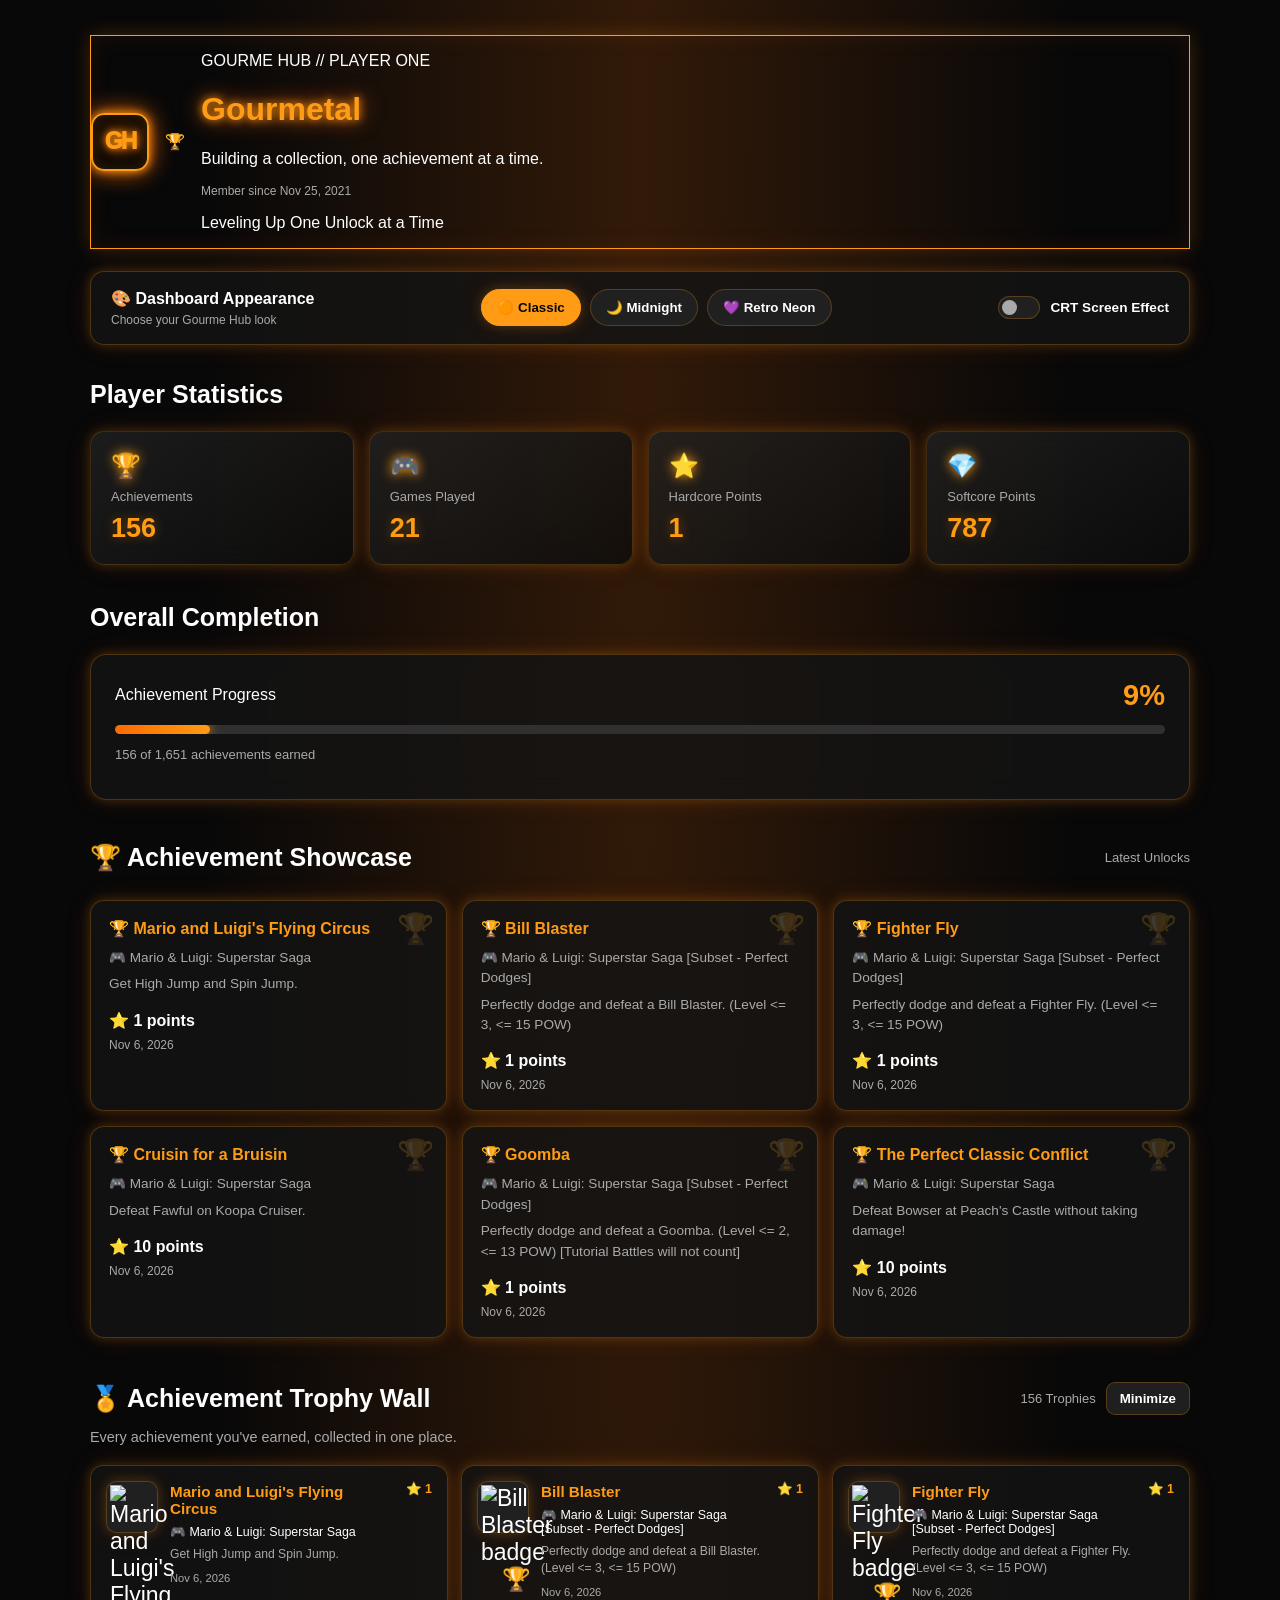
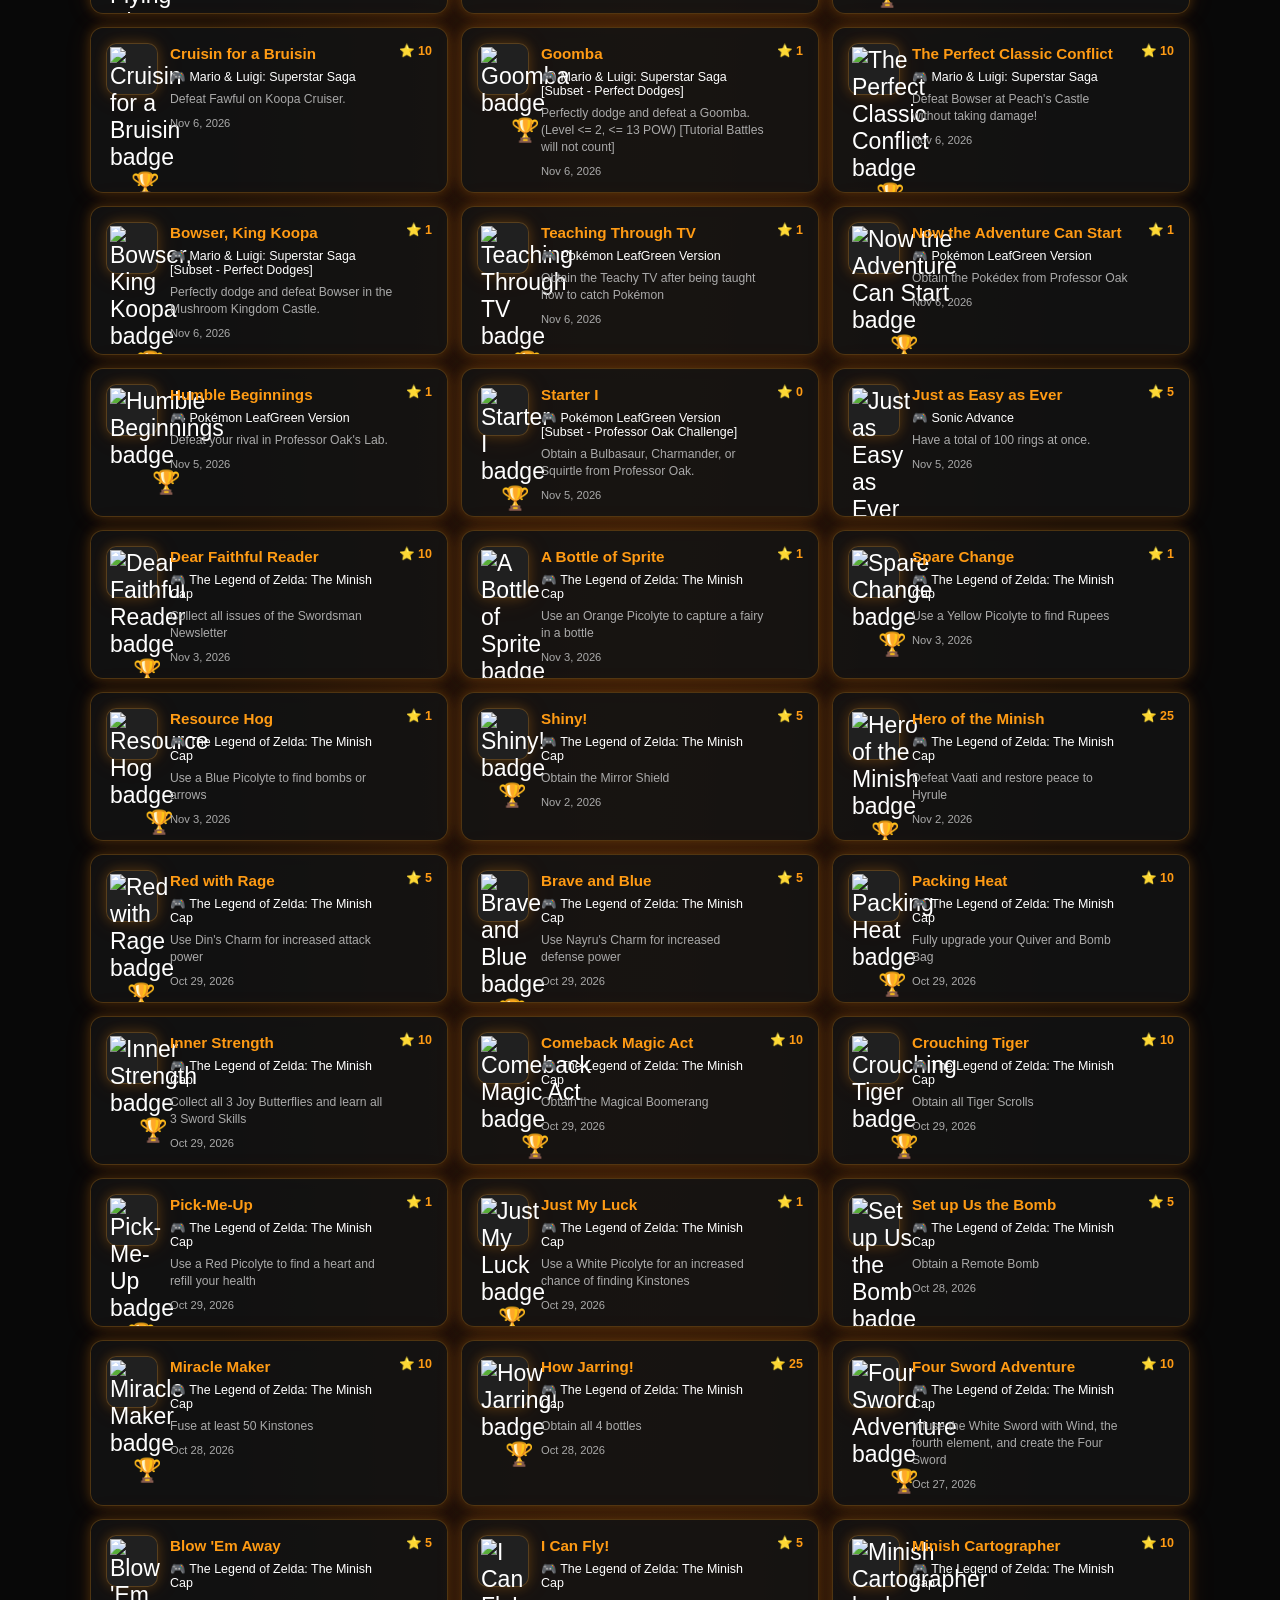
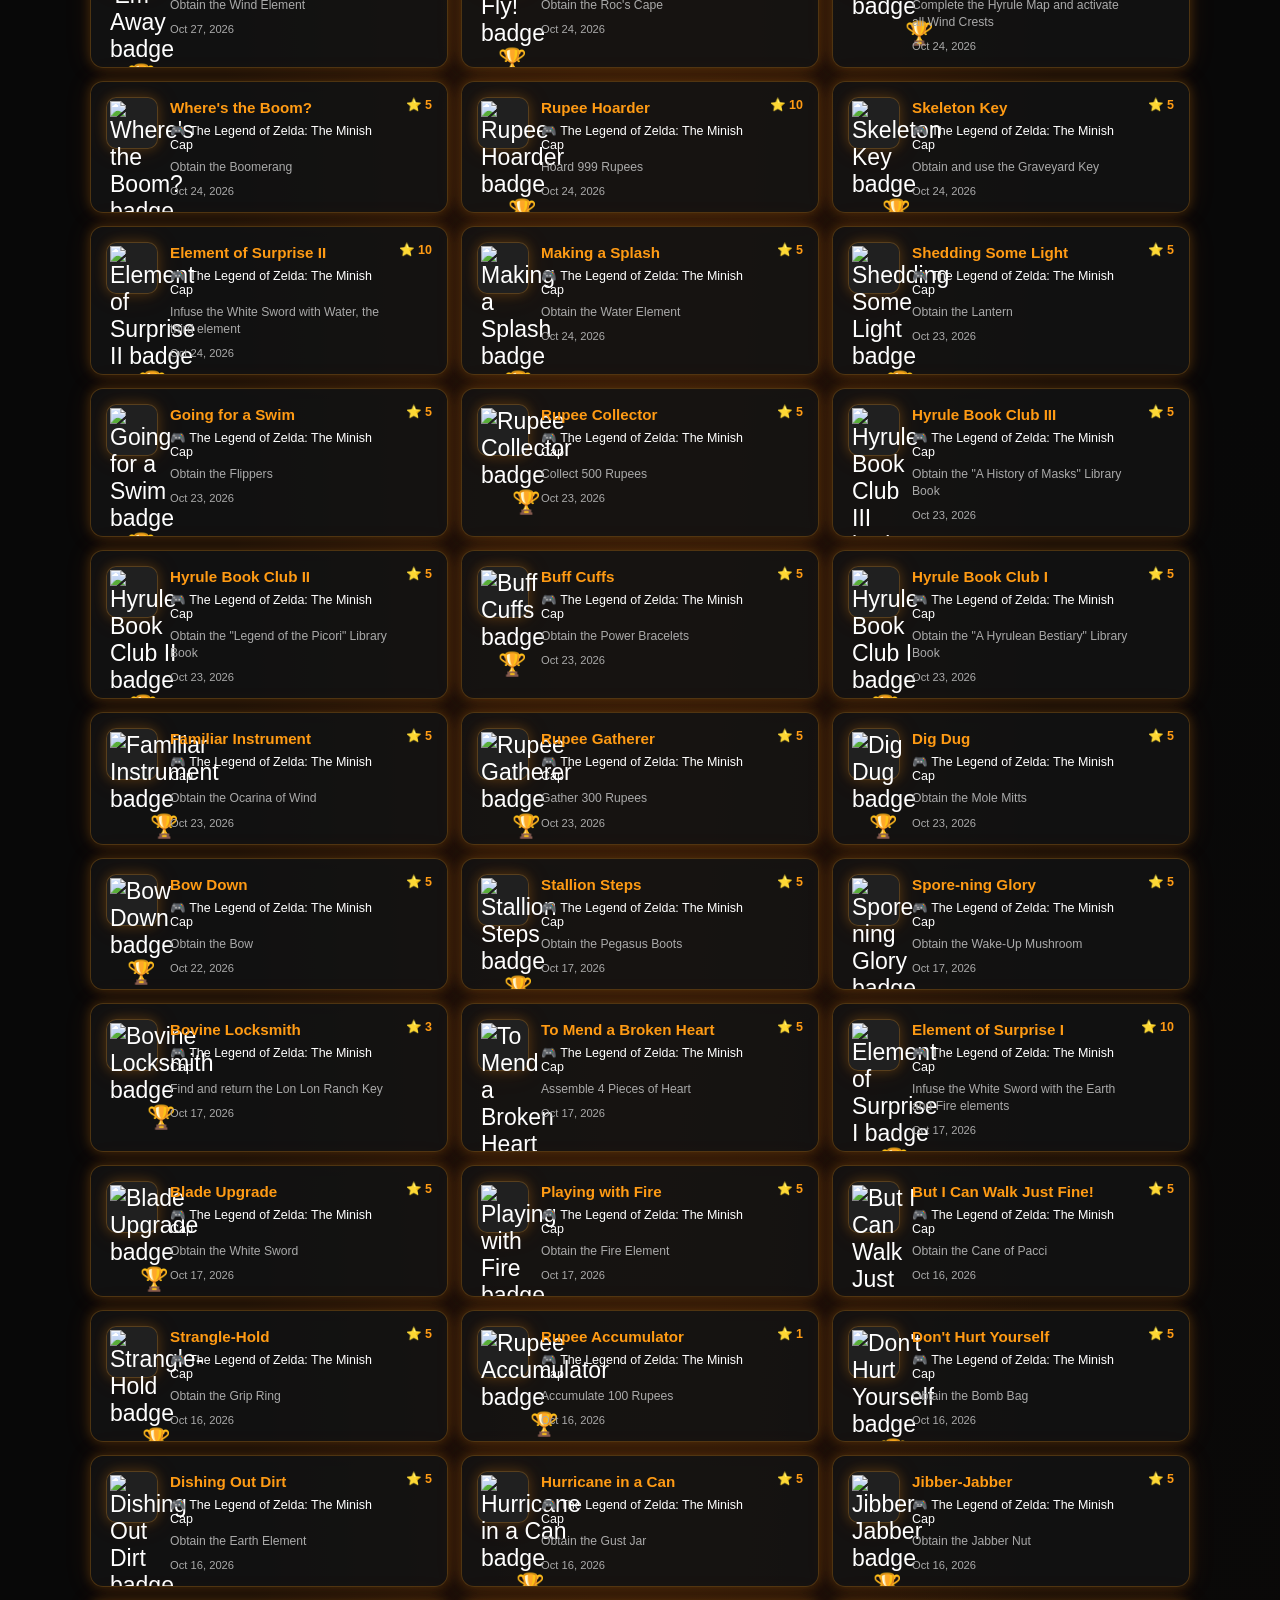
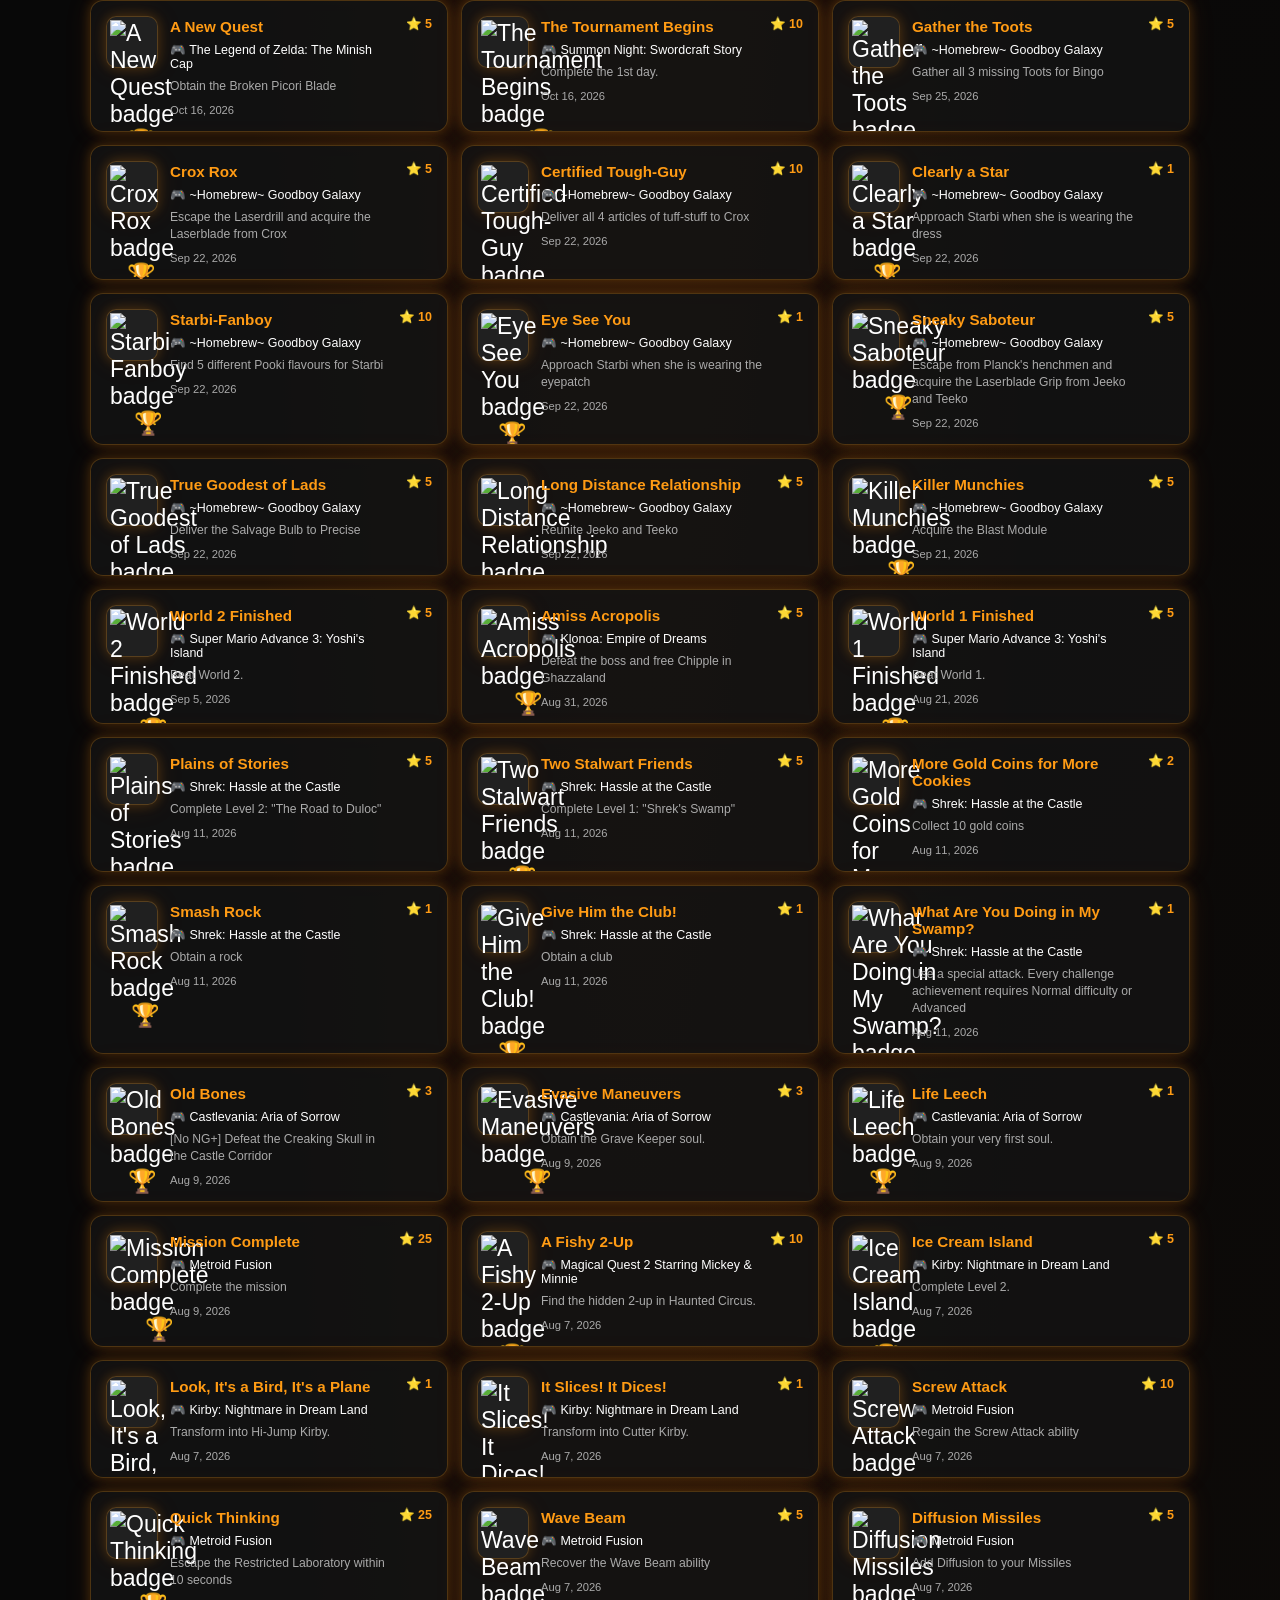
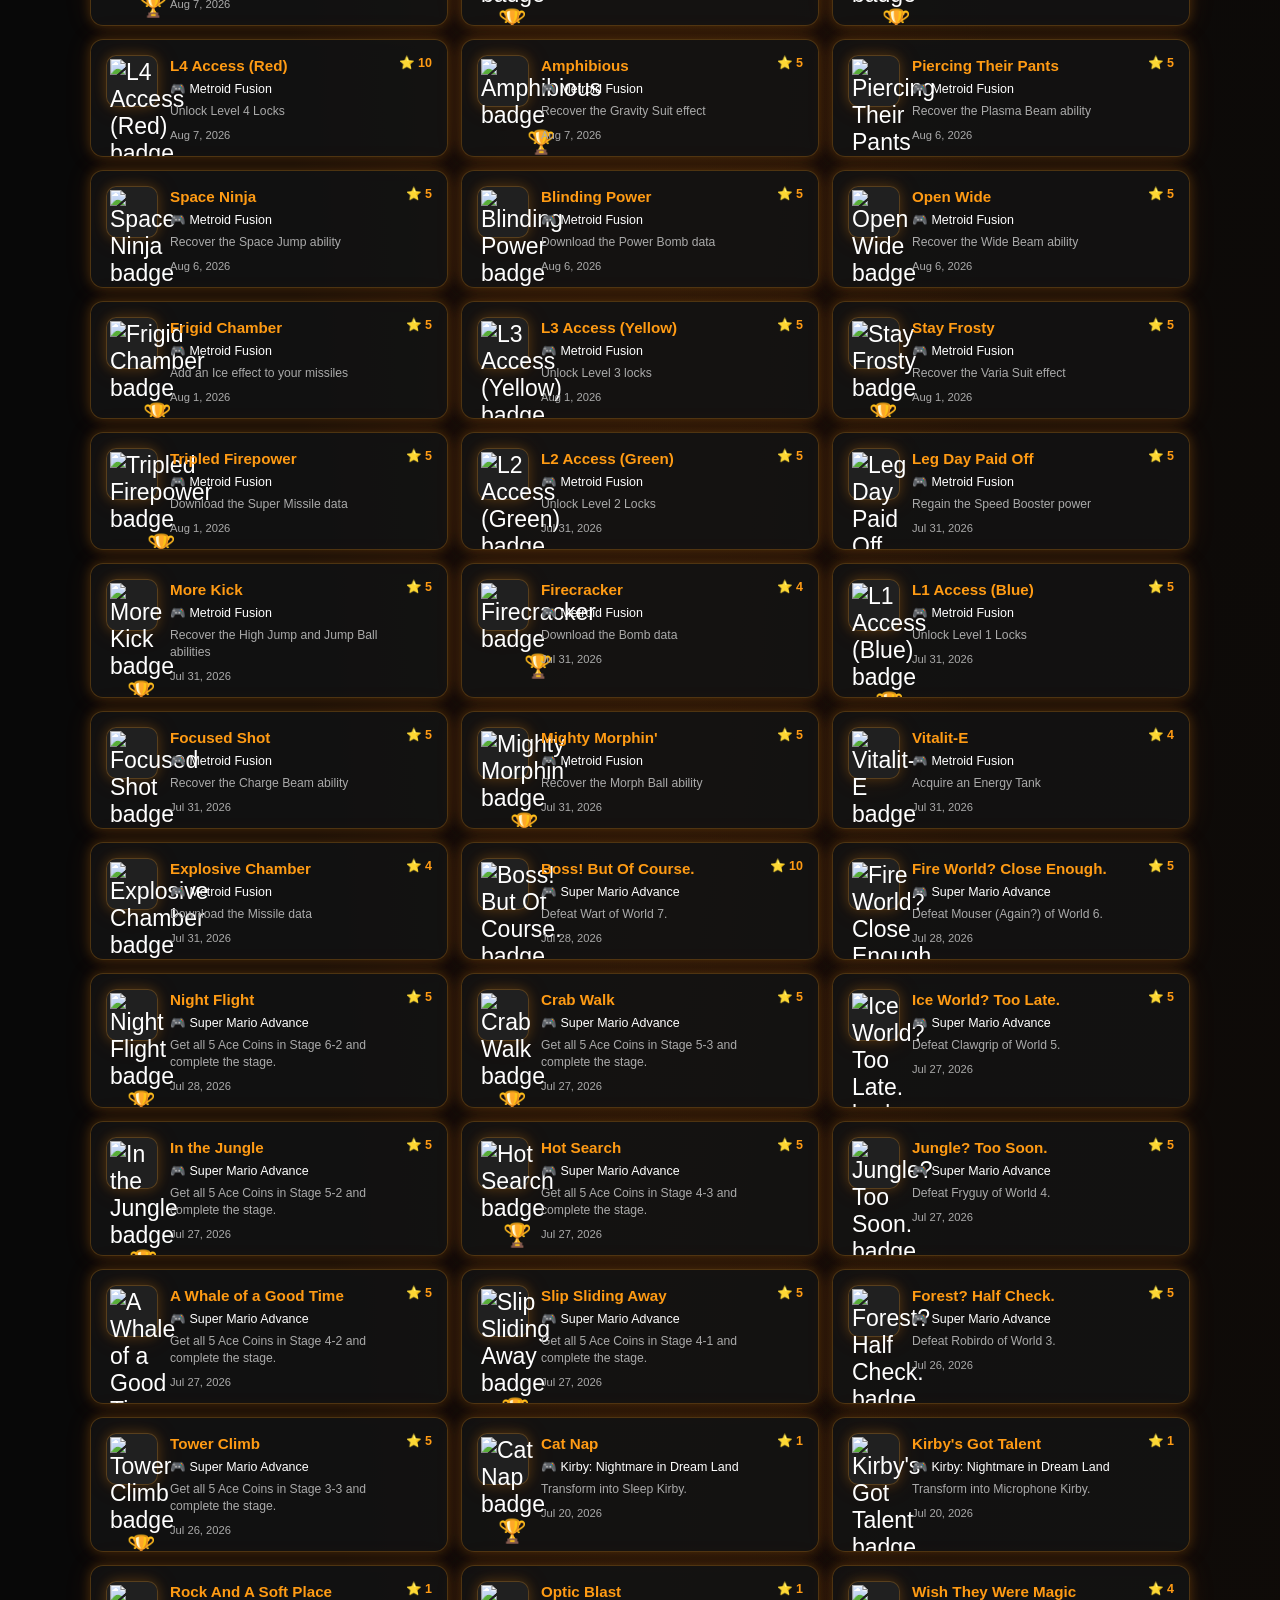
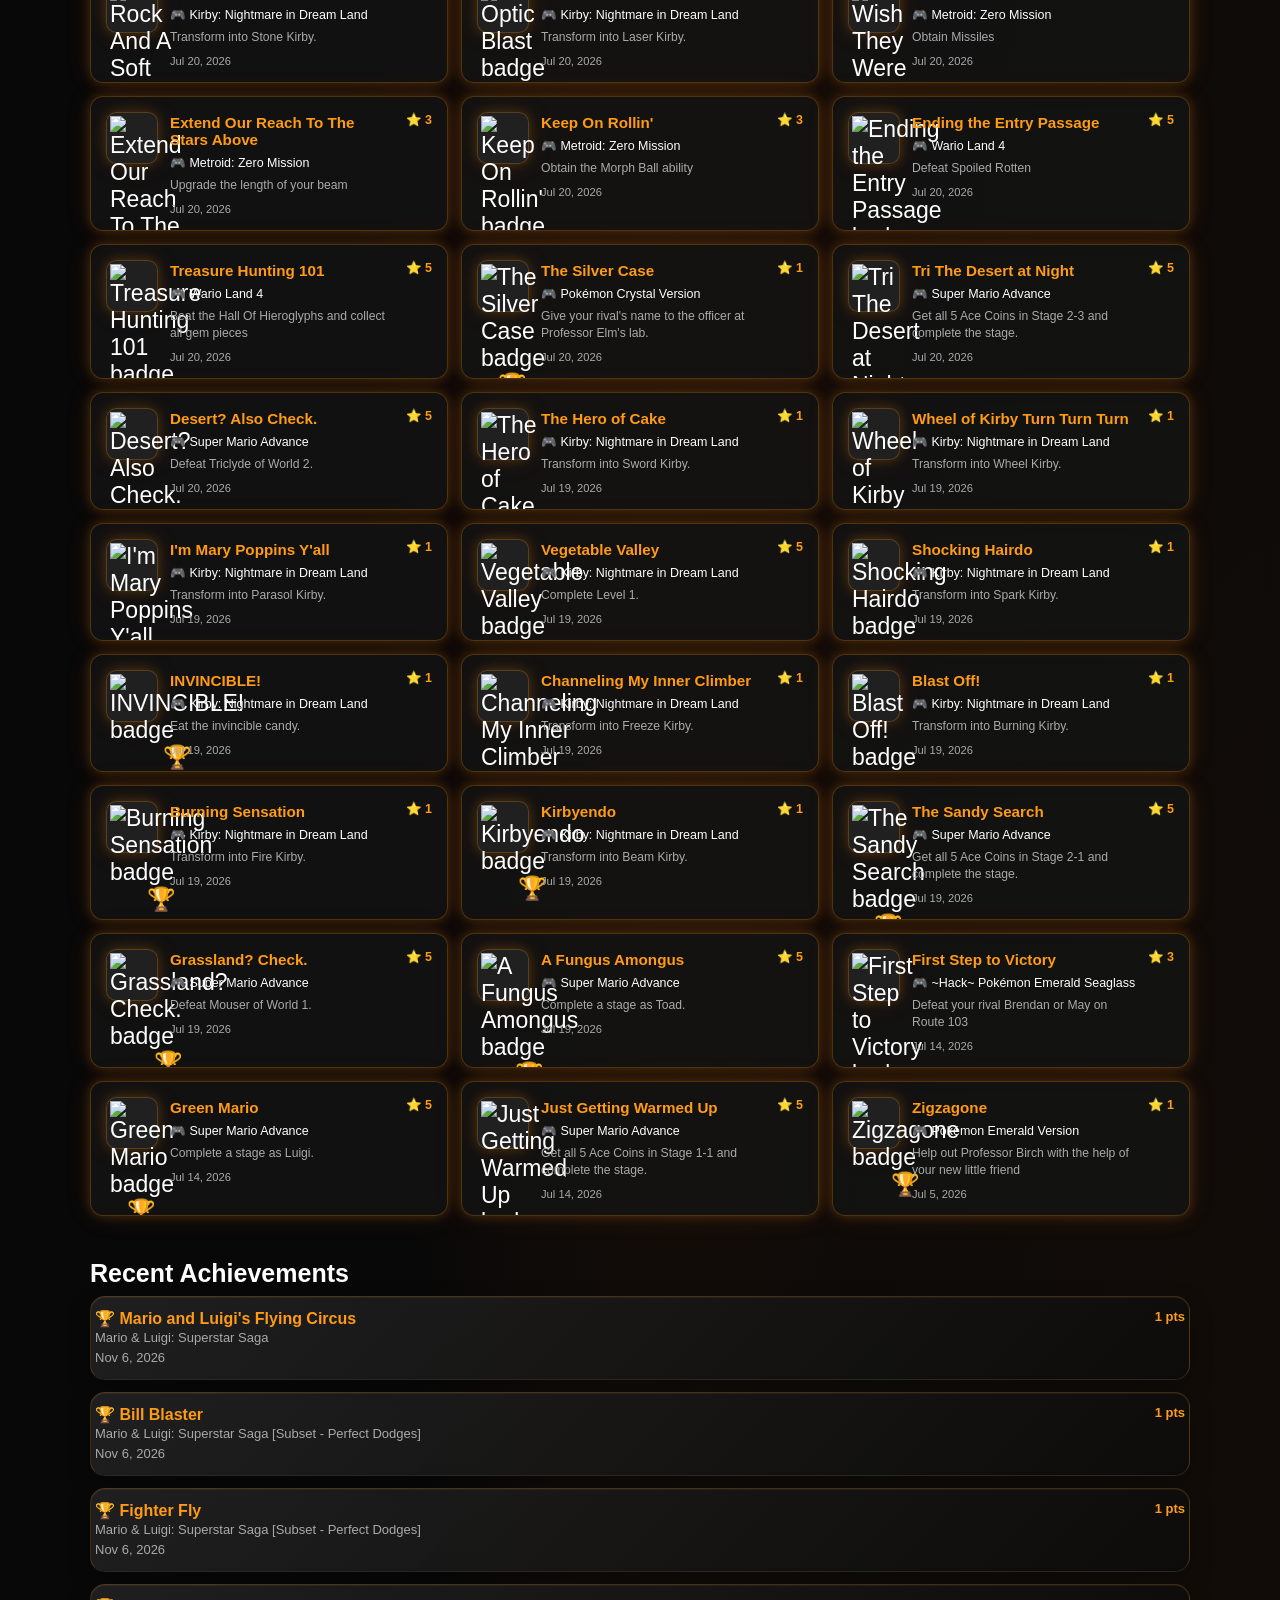
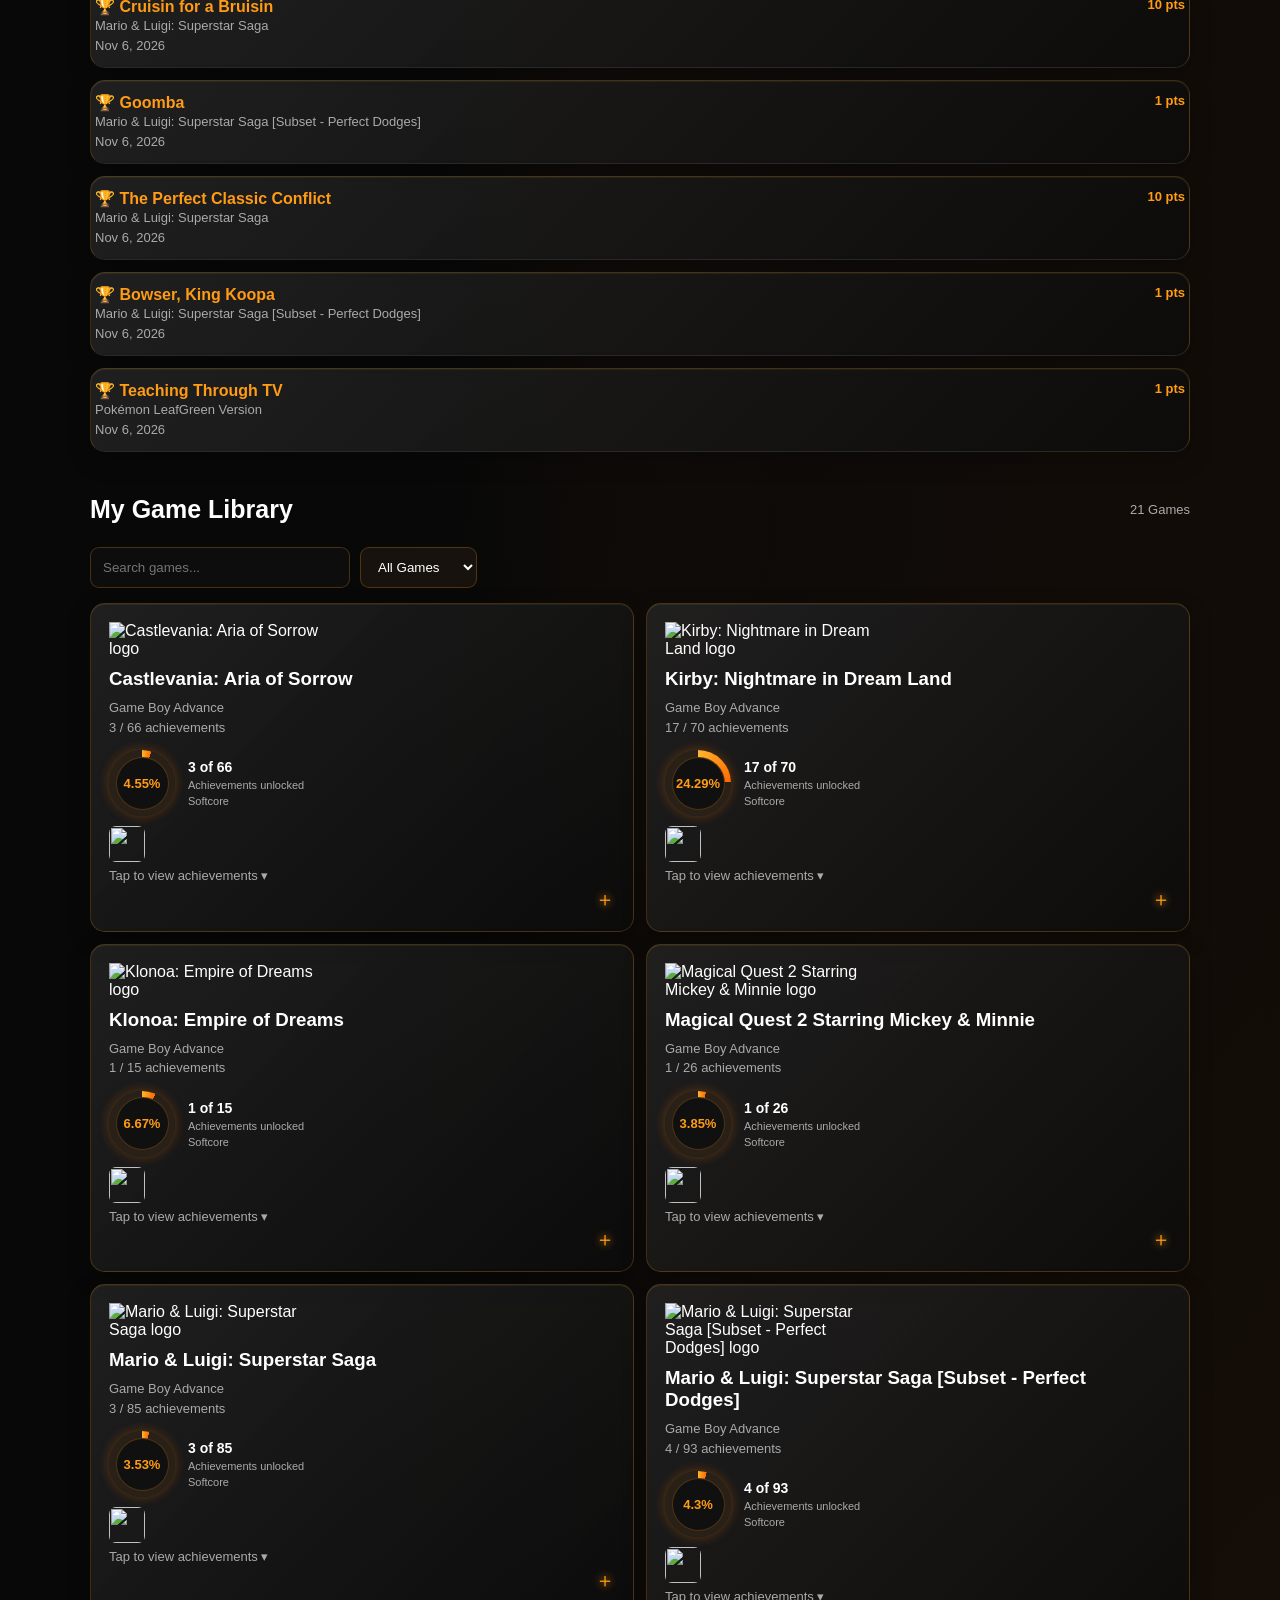
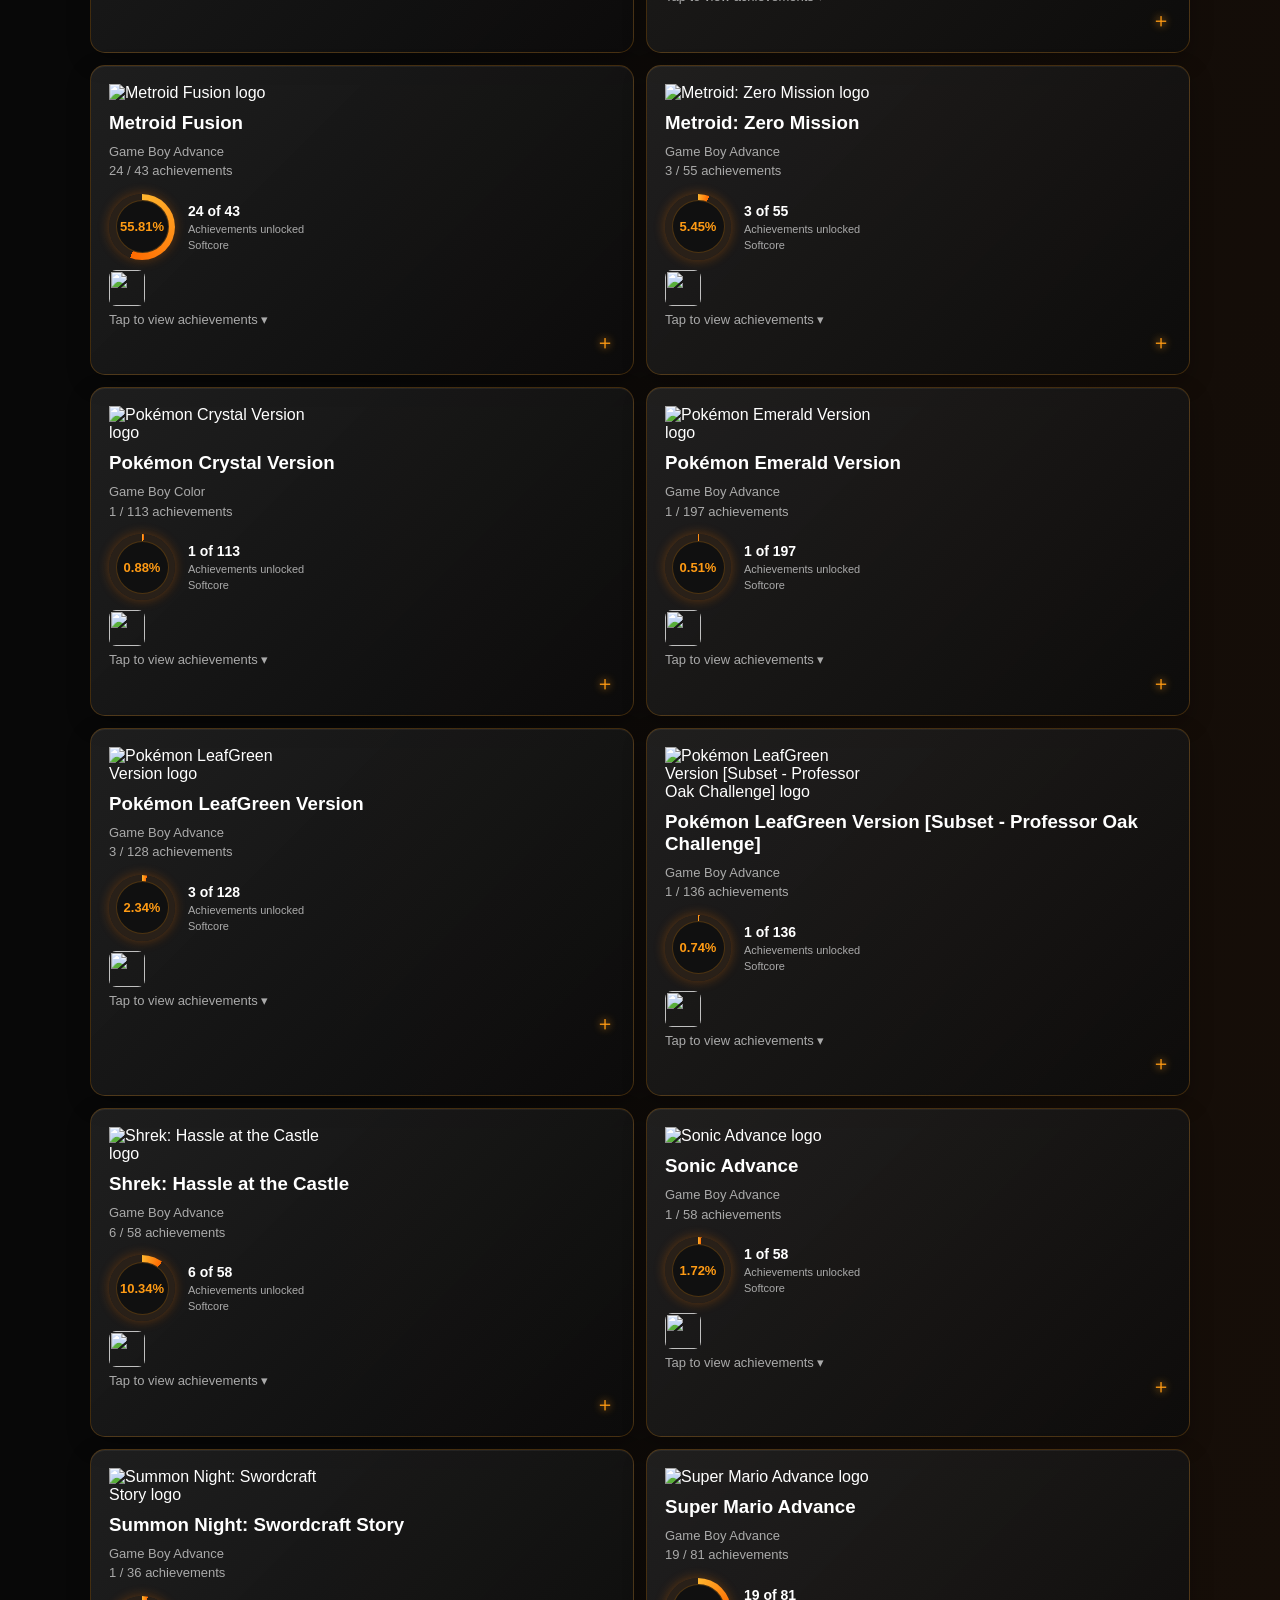
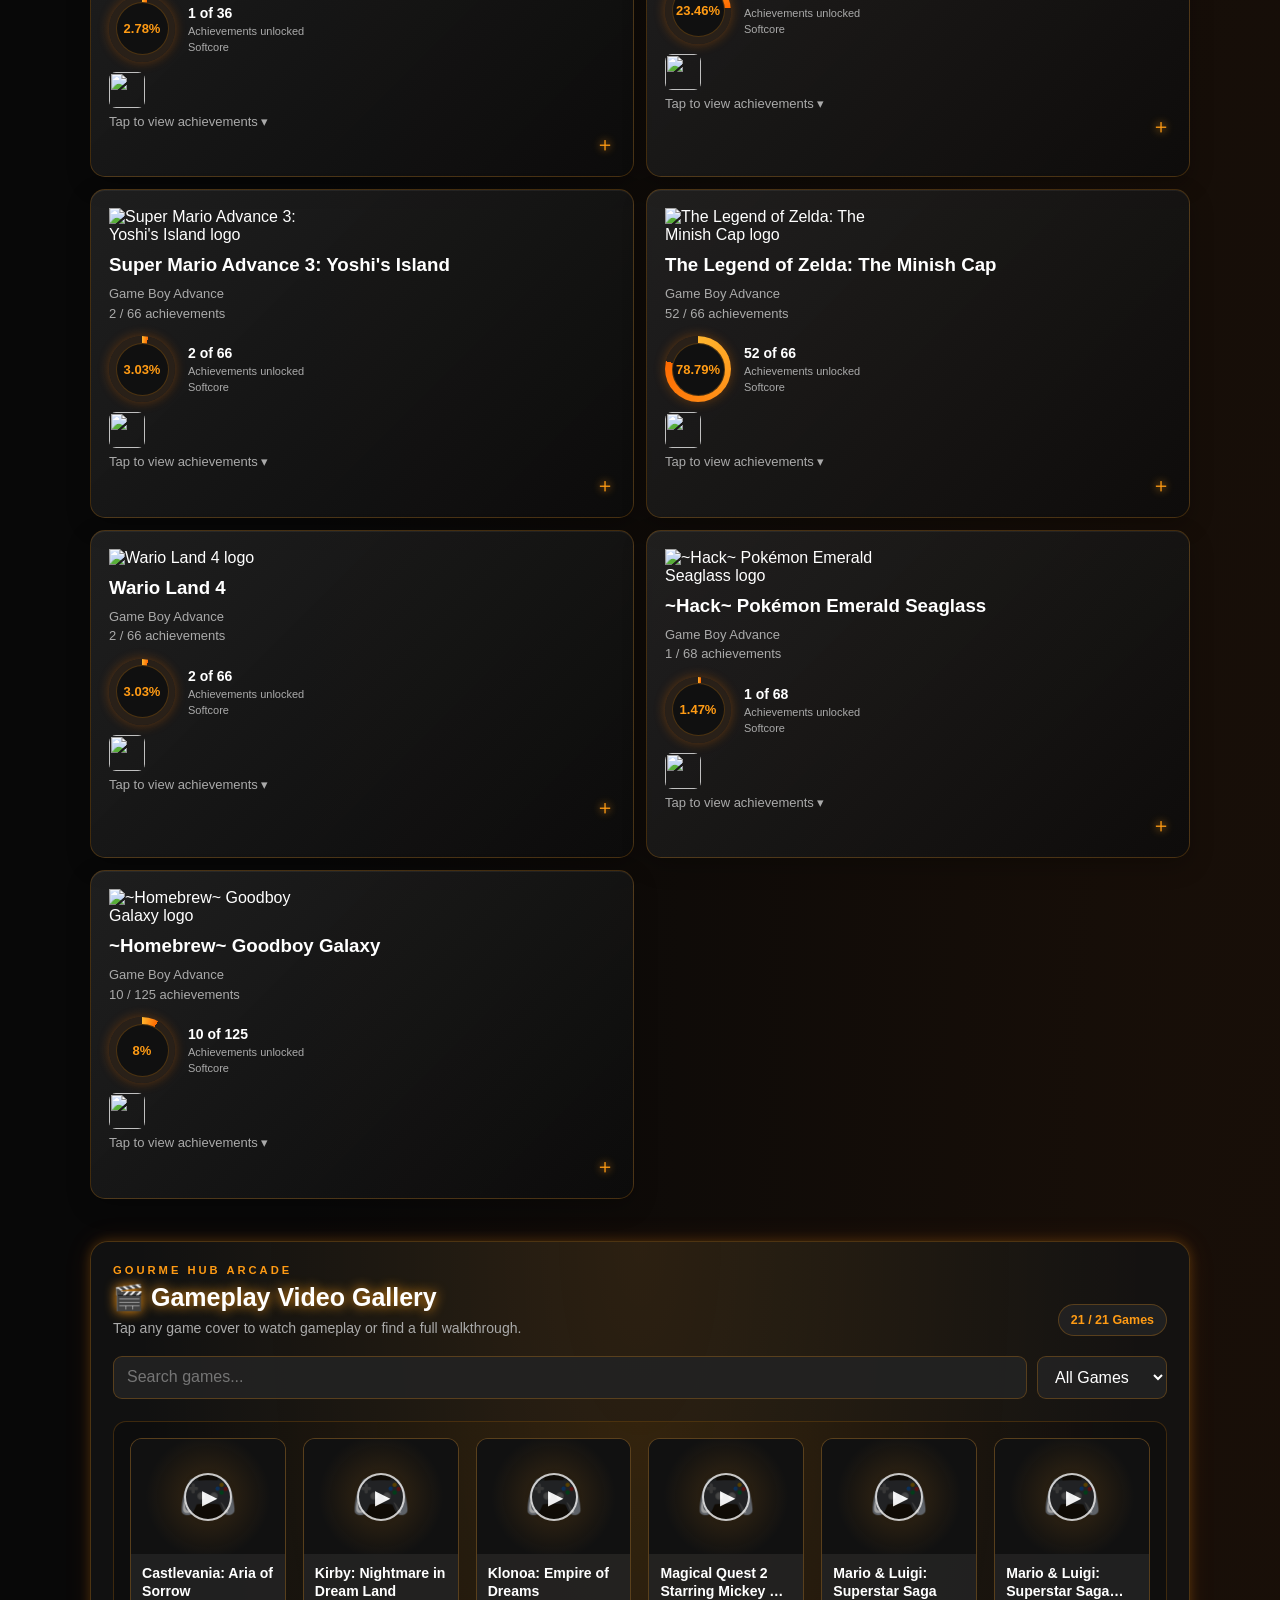
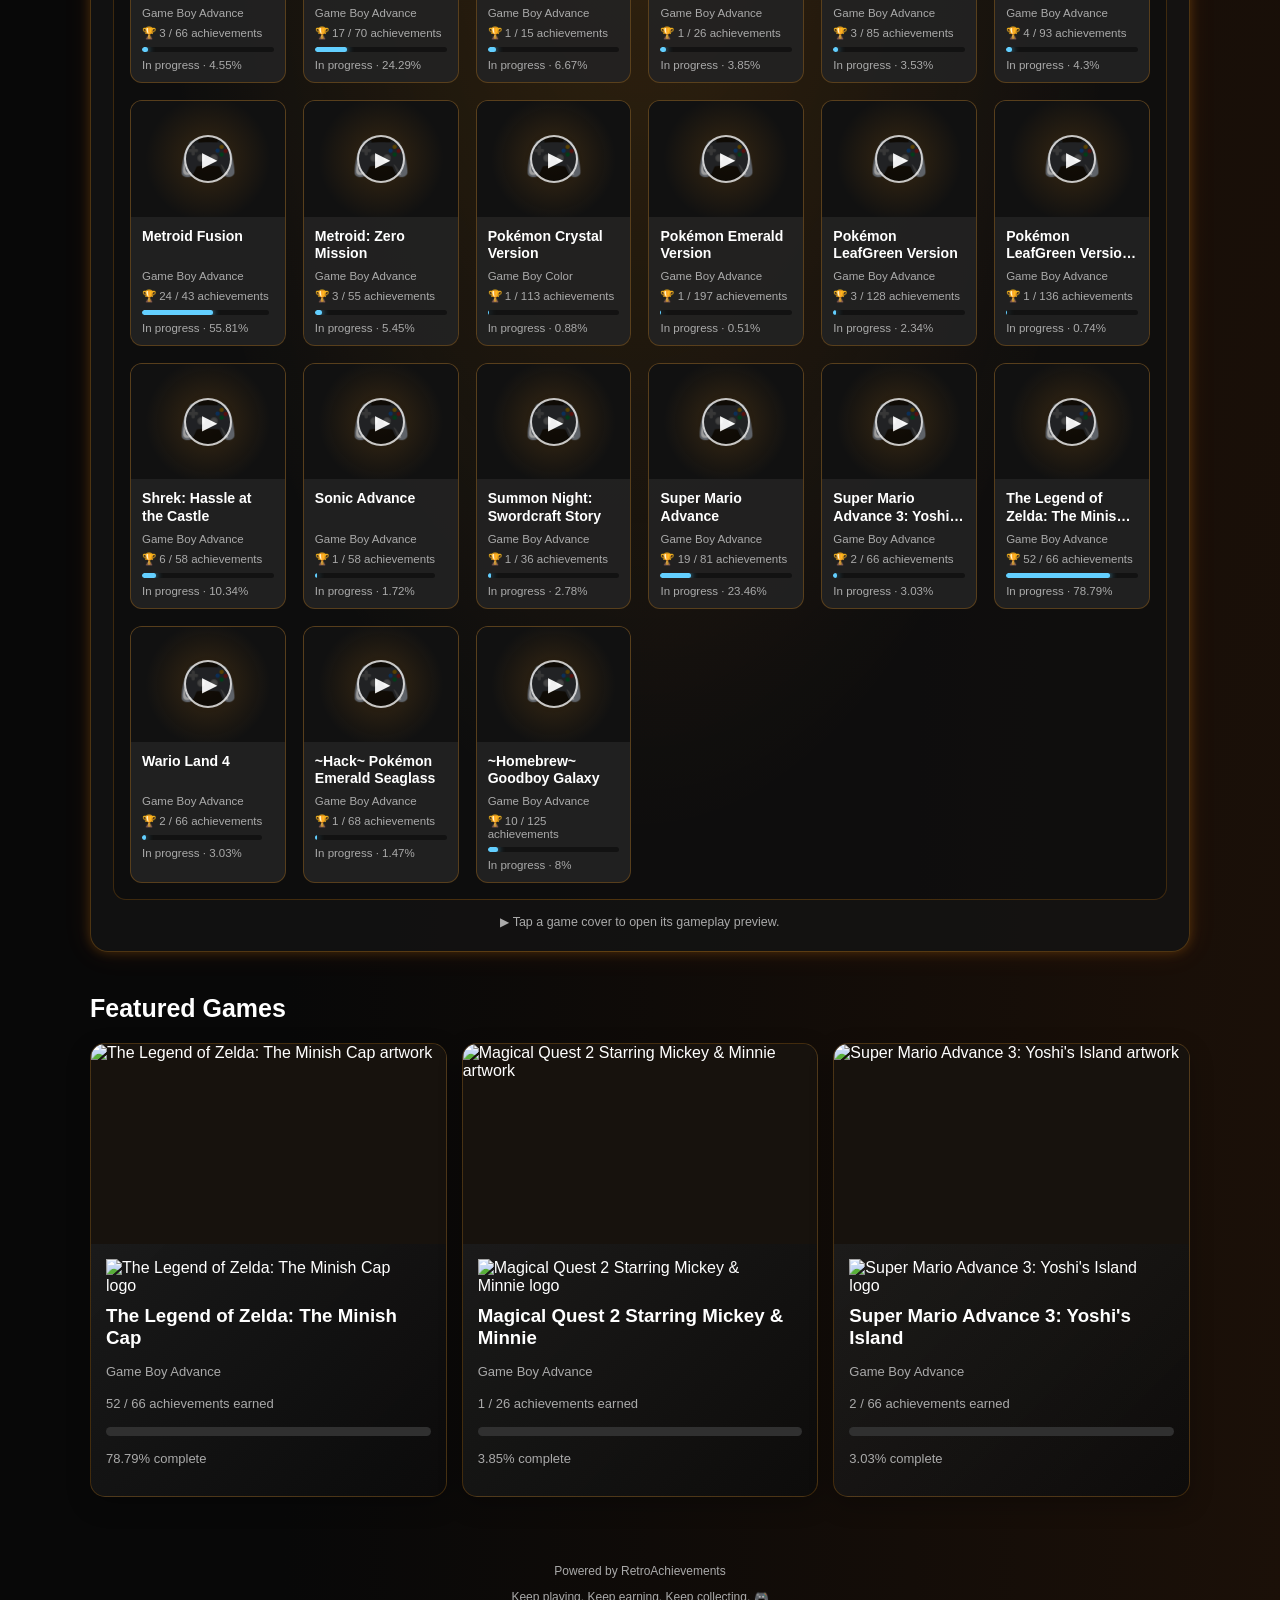
==== commit 20b458d1: "Update index.html" ====
--- a/index.html
+++ b/index.html
@@ -11,7 +11,7 @@
 
   <link rel="stylesheet" href="styles.css?v=gh-upgrade-20261106">
   <link rel="stylesheet" href="gourme-upgrades.css?v=gh-marquee-cards-20261107">
-  <link rel="stylesheet" href="cartridge-shelf.css?v=gh-gameplay-gallery-20261108">
+  <link rel="stylesheet" href="cartridge-shelf.css?v=gh-muted-autoplay-20261109">
 </head>
 
 <body>
@@ -250,7 +250,6 @@
         </select>
       </div>
 
-      <!-- GAMEPLAY GALLERY CARDS -->
       <div id="gh-cartridge-grid" aria-live="polite">
         <p class="gh-cartridge-empty">
           Loading your gameplay gallery...
@@ -263,7 +262,7 @@
 
     </section>
 
-    <!-- FEATURED GAMES - EXISTING ROTATION PRESERVED -->
+    <!-- FEATURED GAMES -->
     <section class="showcase-section">
       <h2>Featured Games</h2>
 
@@ -304,7 +303,7 @@
   <!-- DASHBOARD SCRIPTS -->
   <script src="app.js?v=gh-upgrade-20261106"></script>
   <script src="gourme-upgrades.js?v=gh-upgrade-20261107"></script>
-  <script src="cartridge-shelf.js?v=gh-gameplay-gallery-20261108"></script>
+  <script src="cartridge-shelf.js?v=gh-muted-autoplay-20261109"></script>
 
 </body>
 </html>
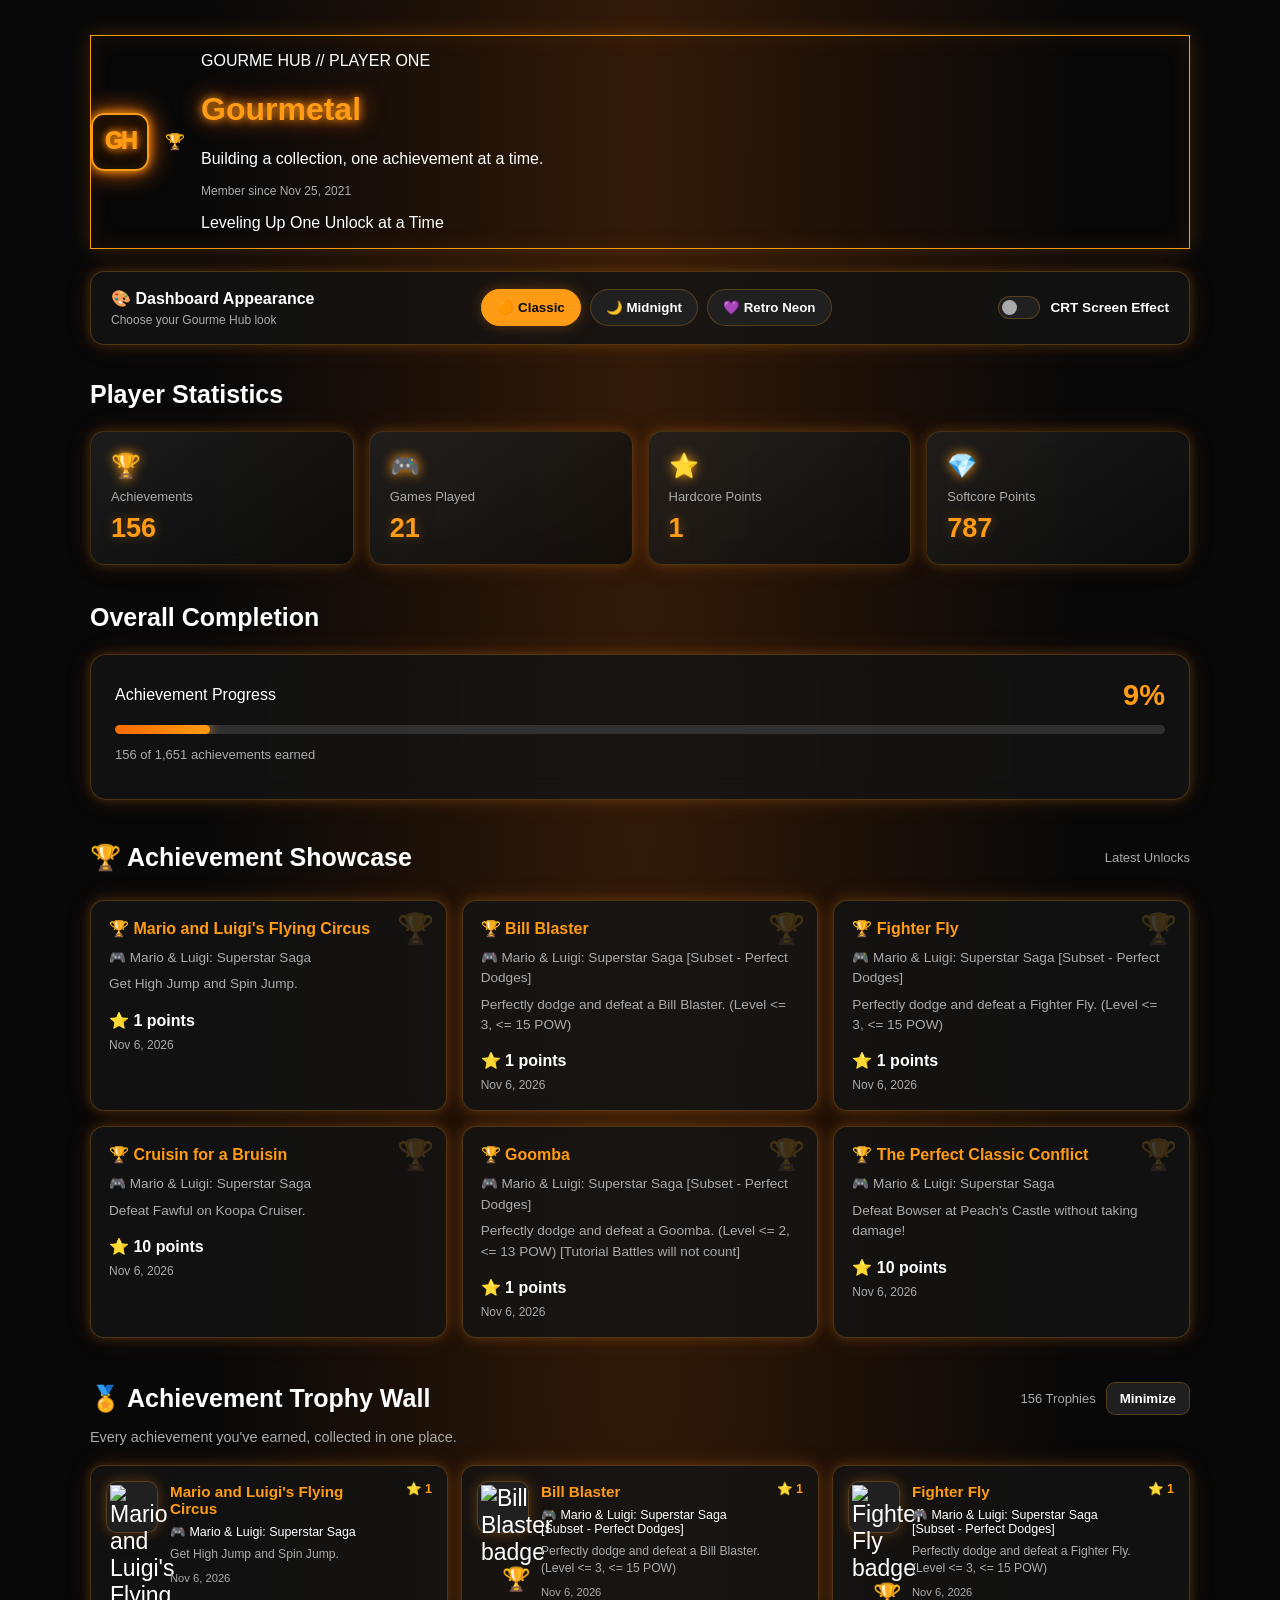
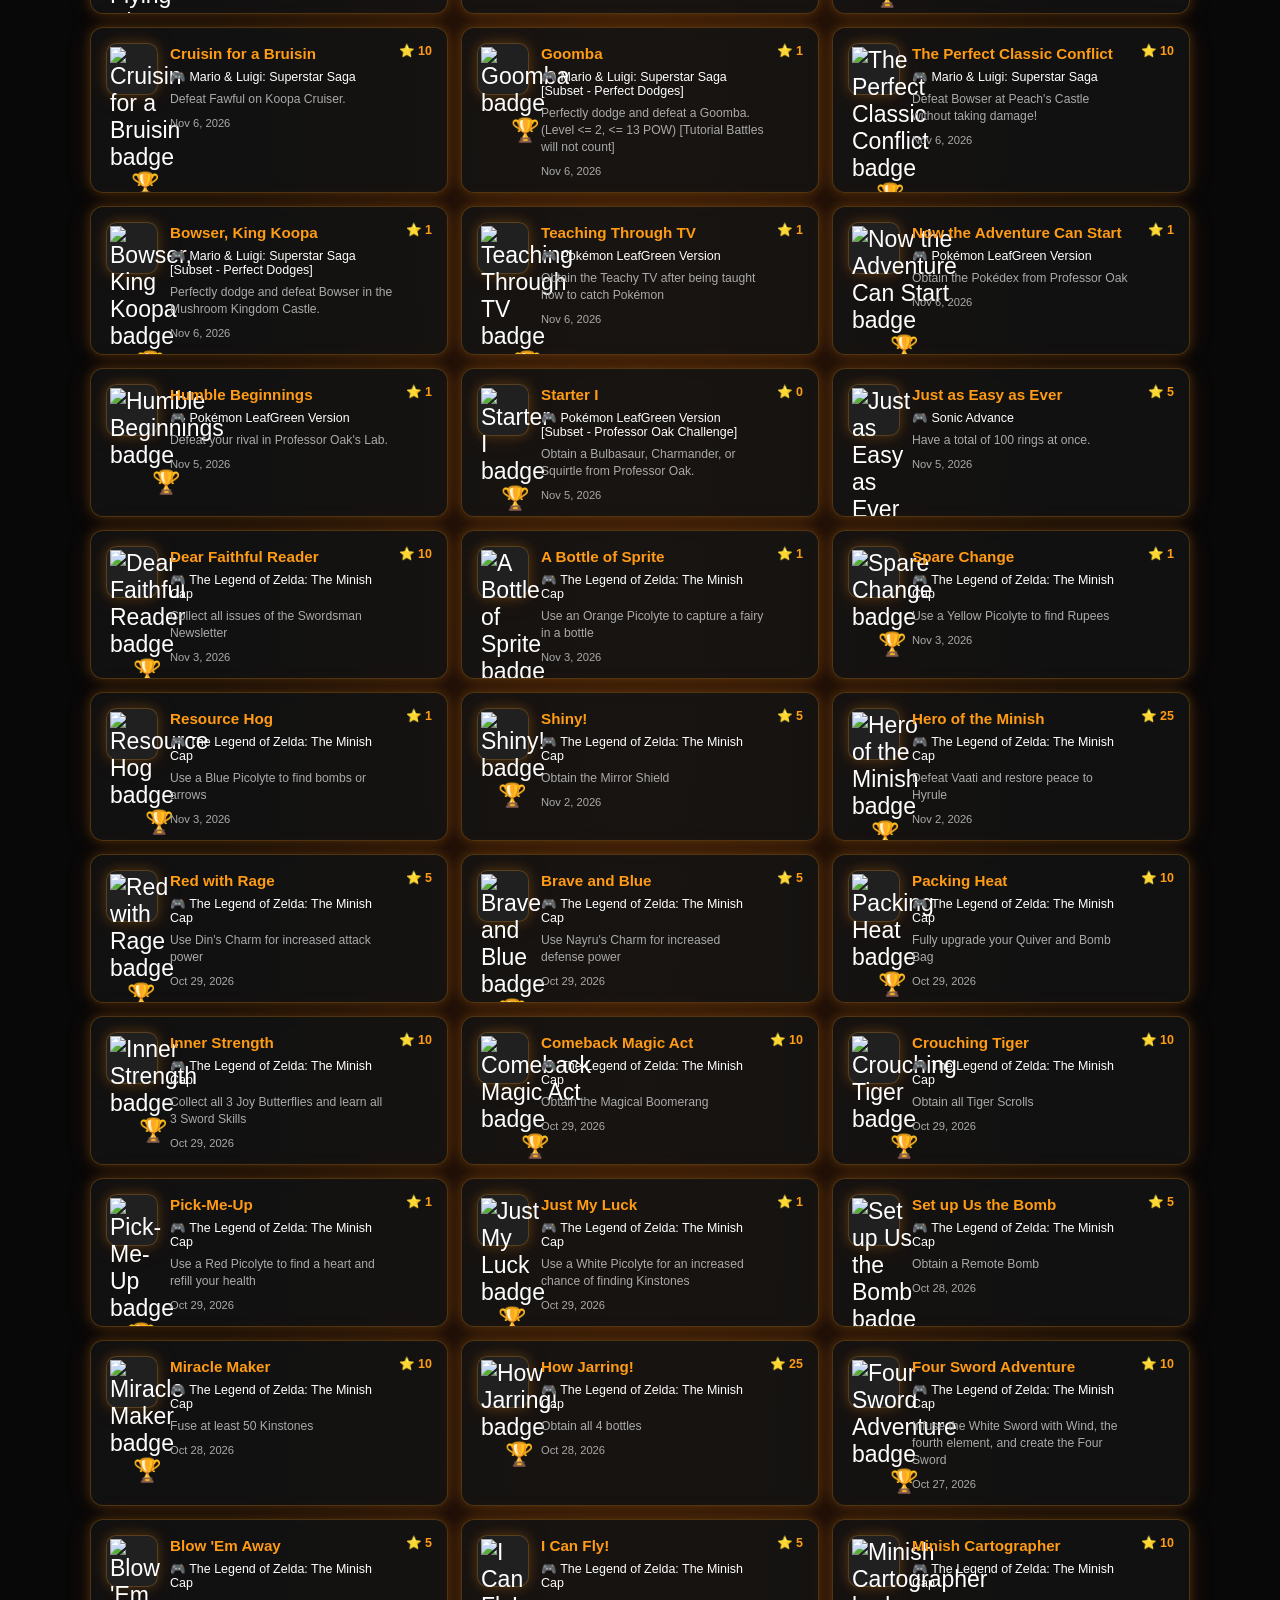
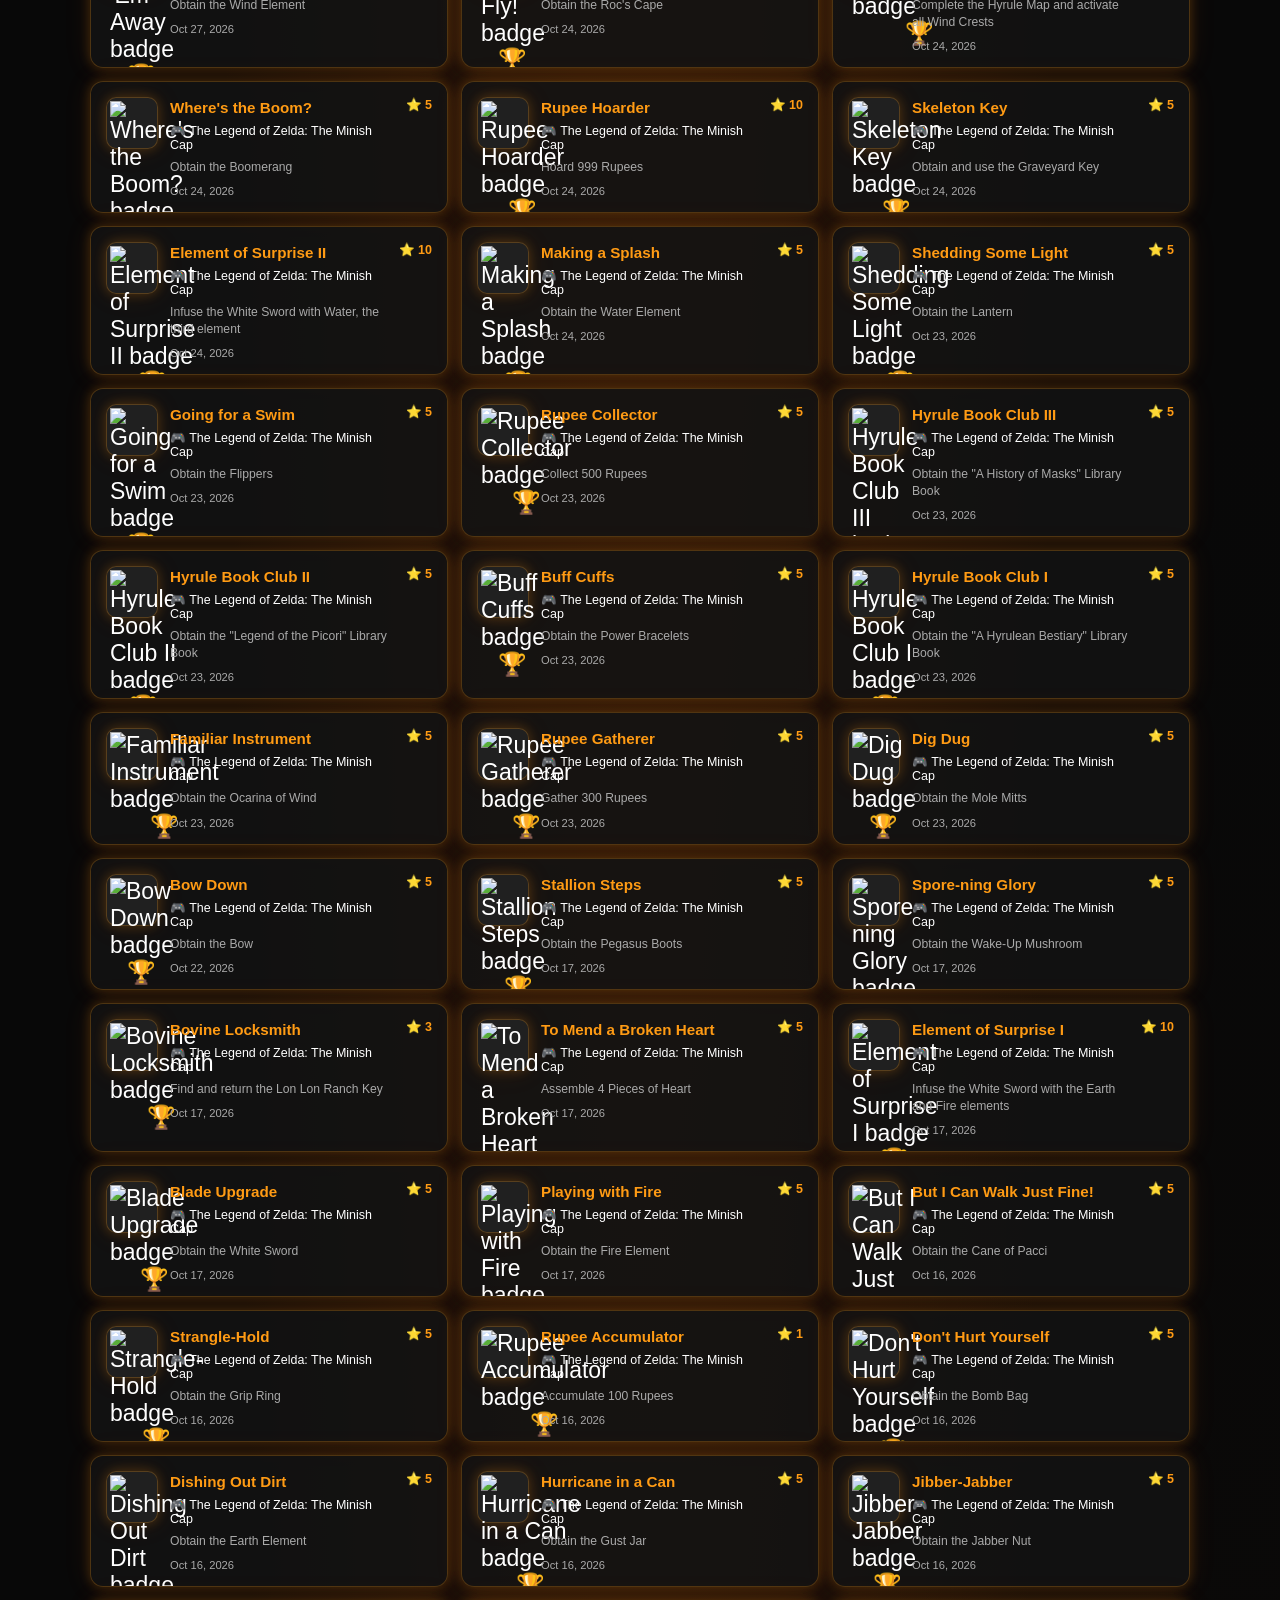
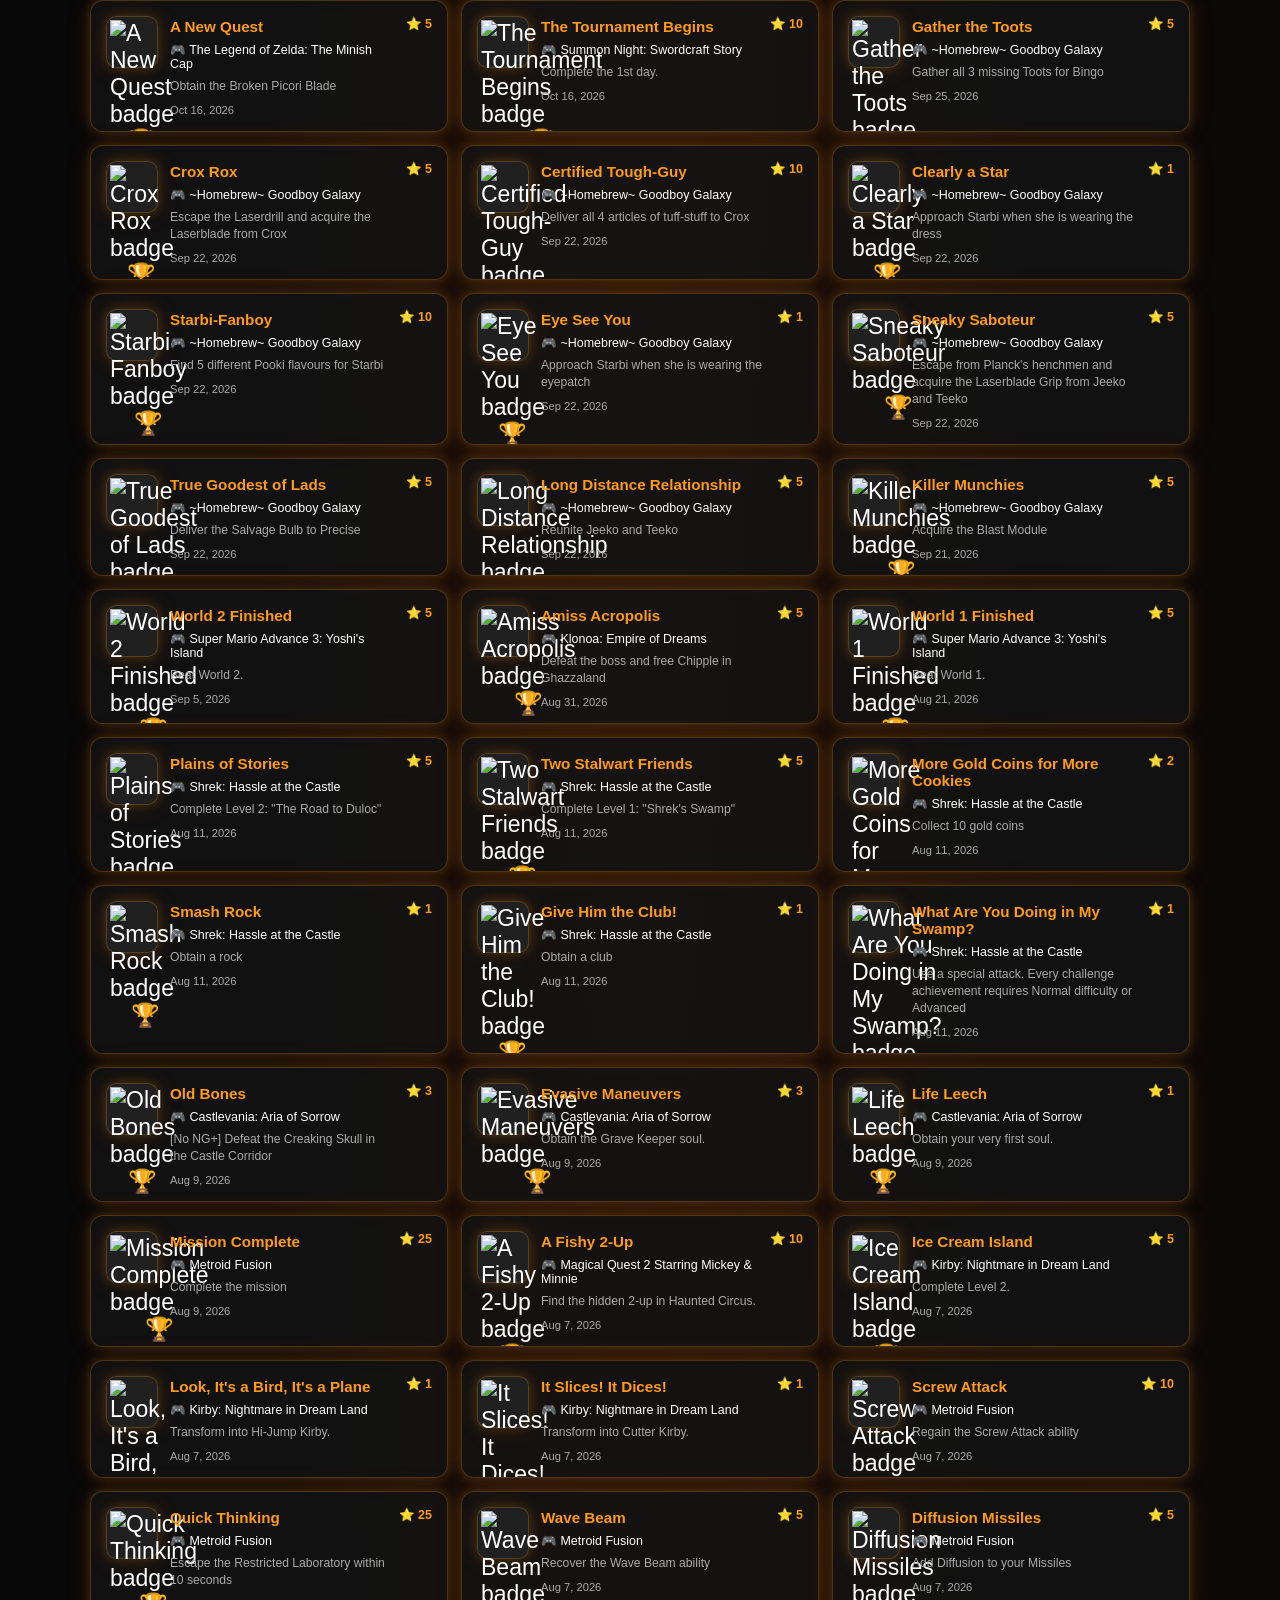
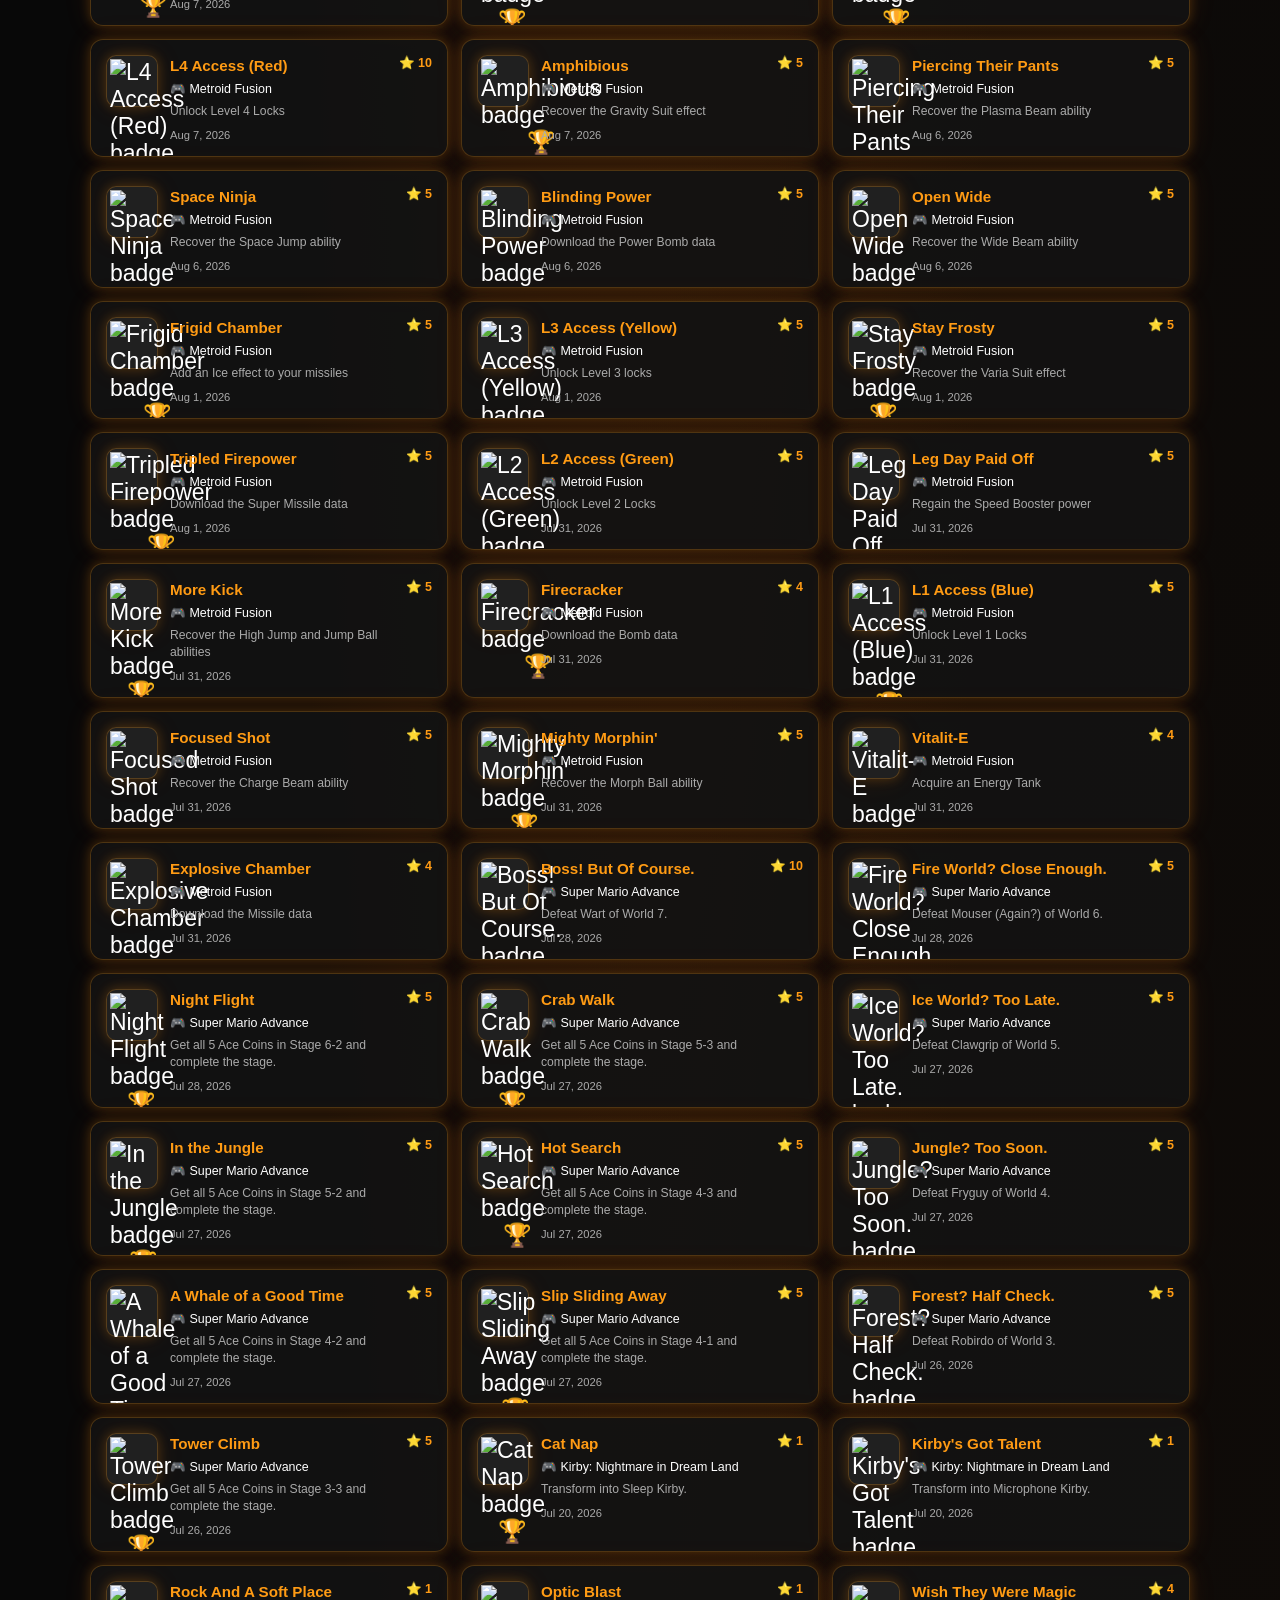
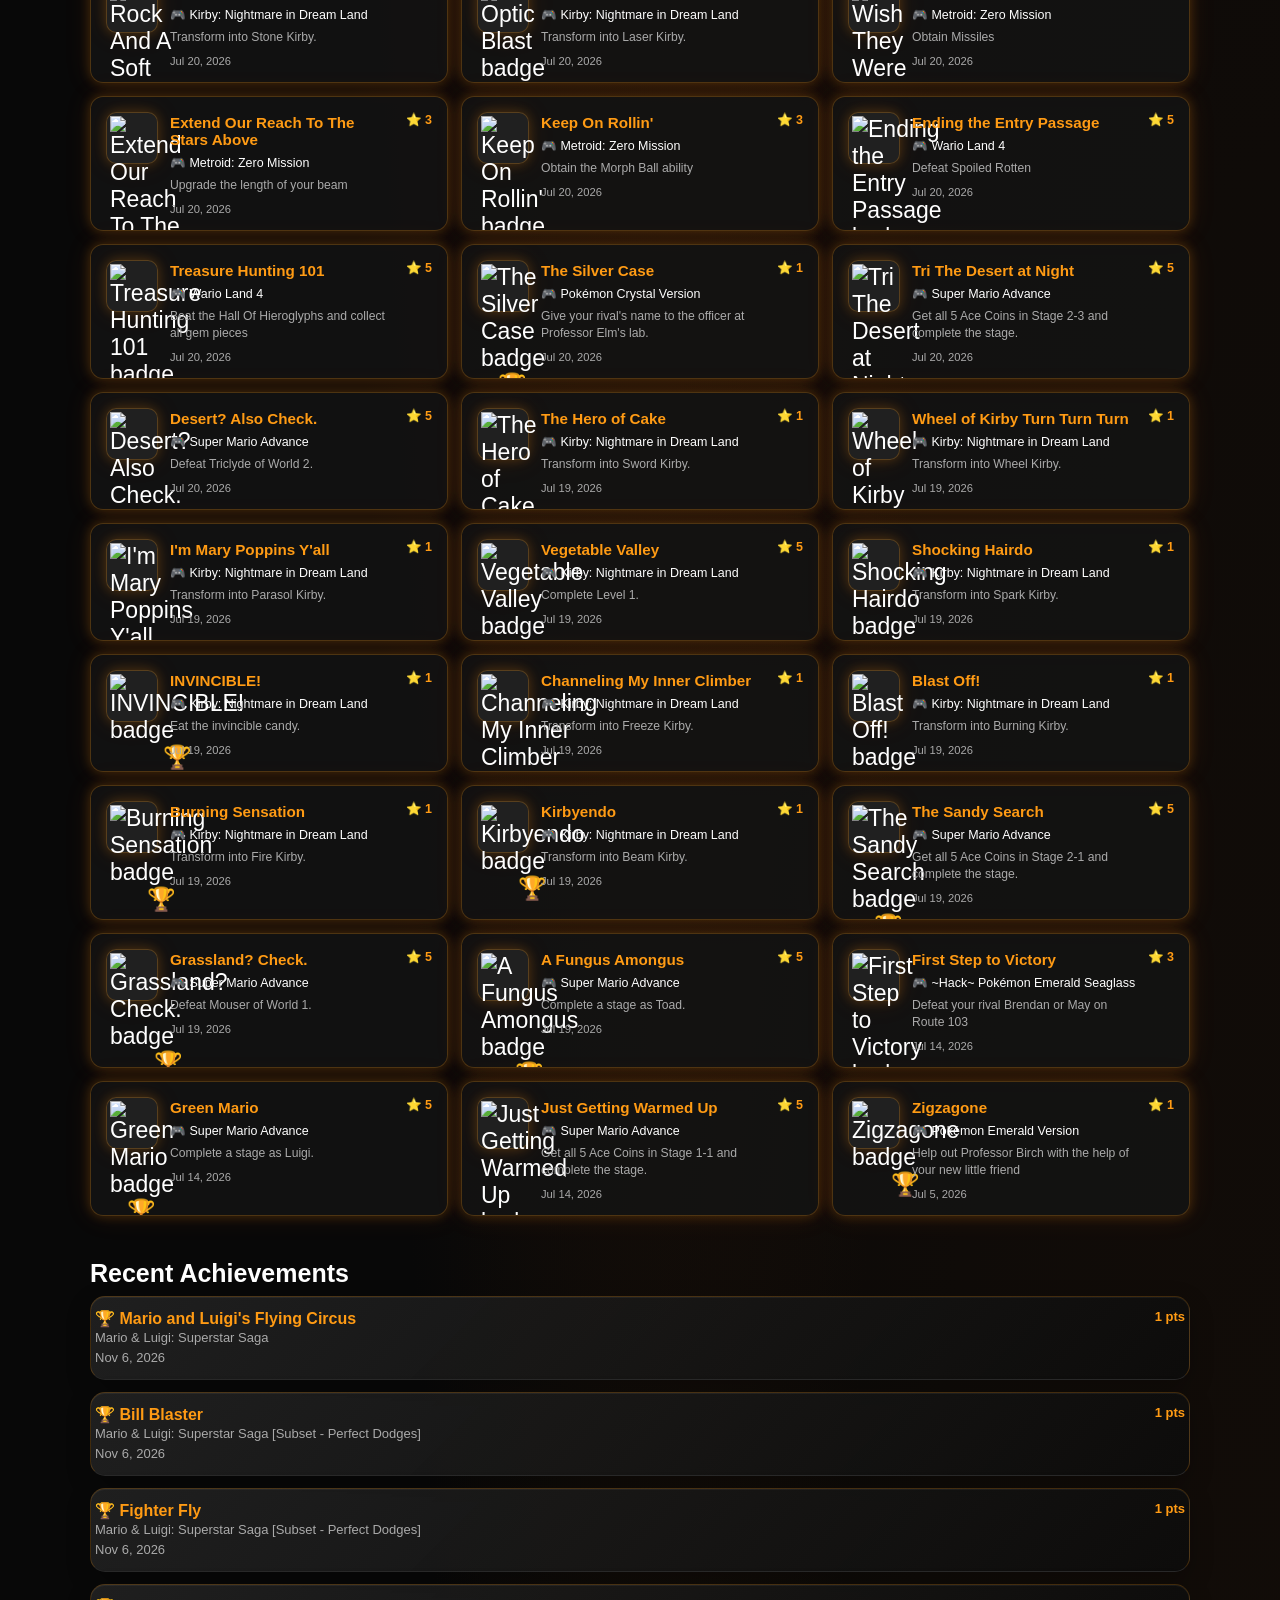
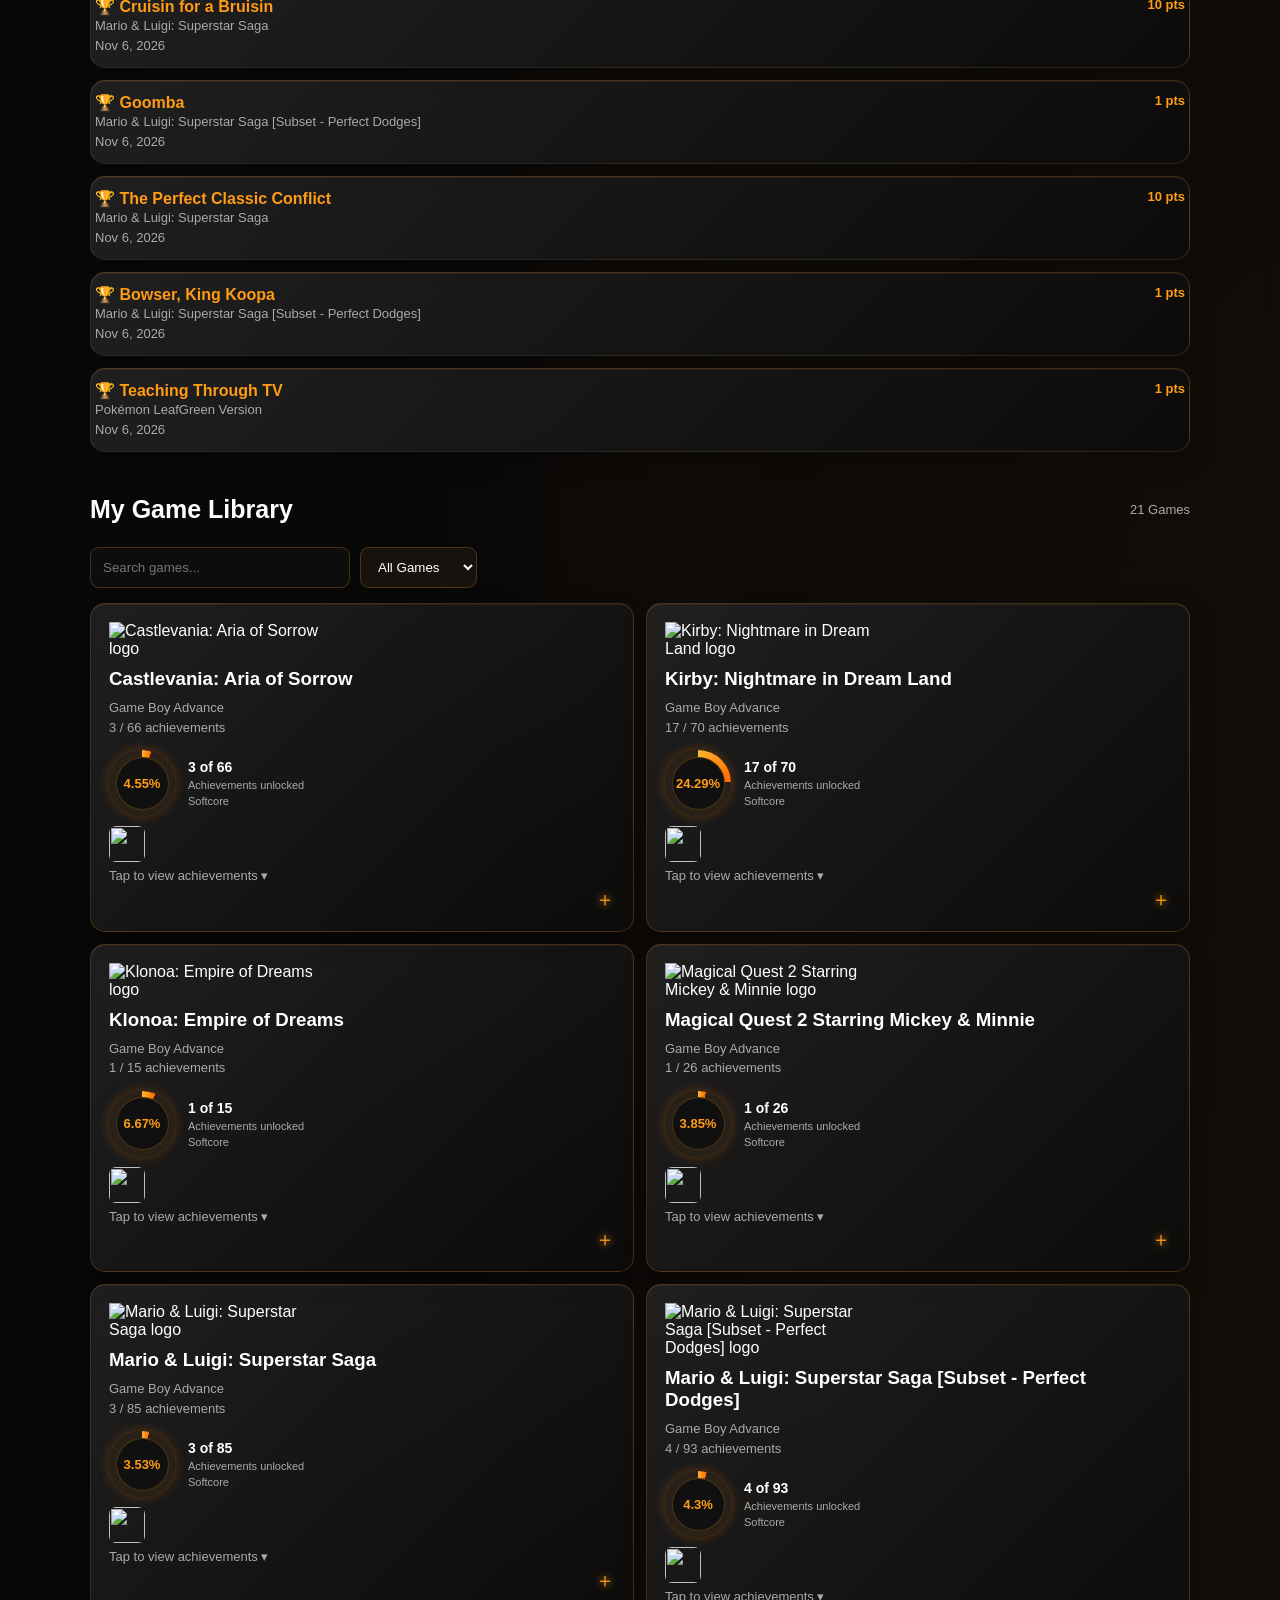
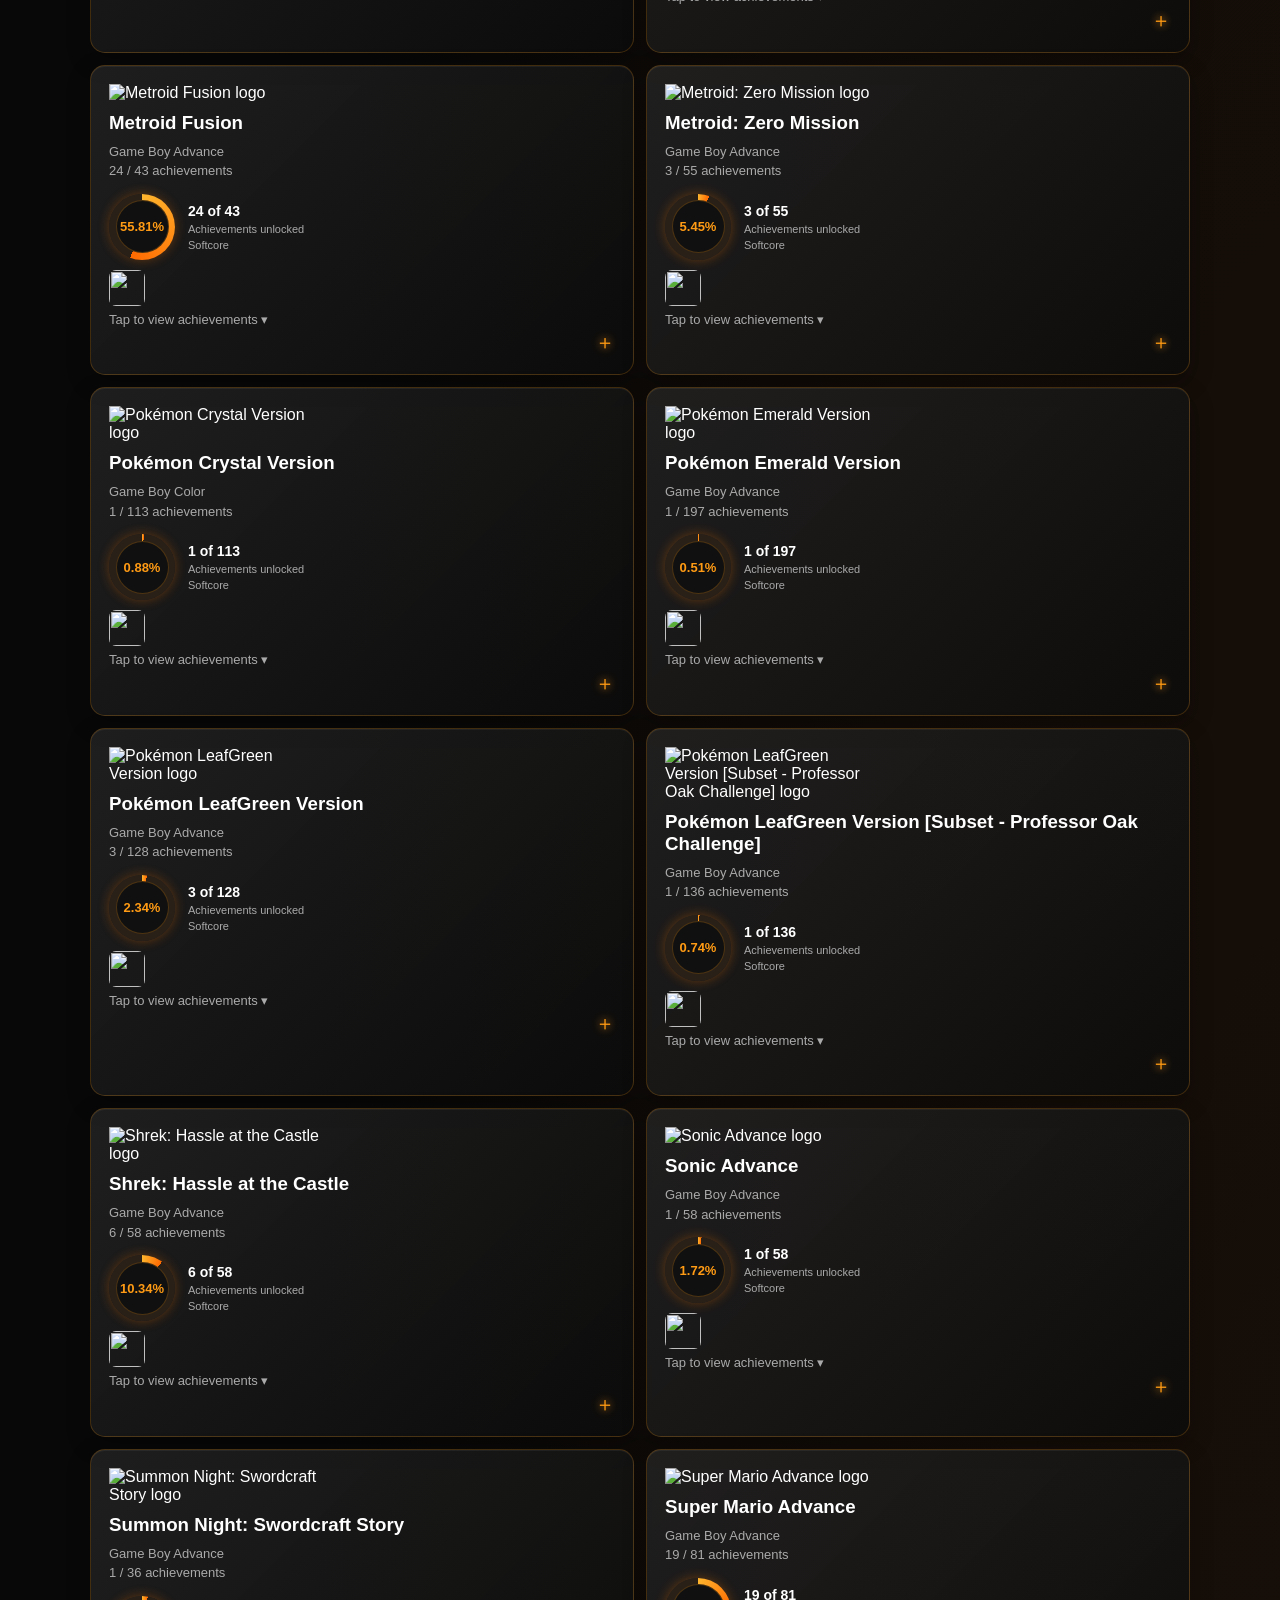
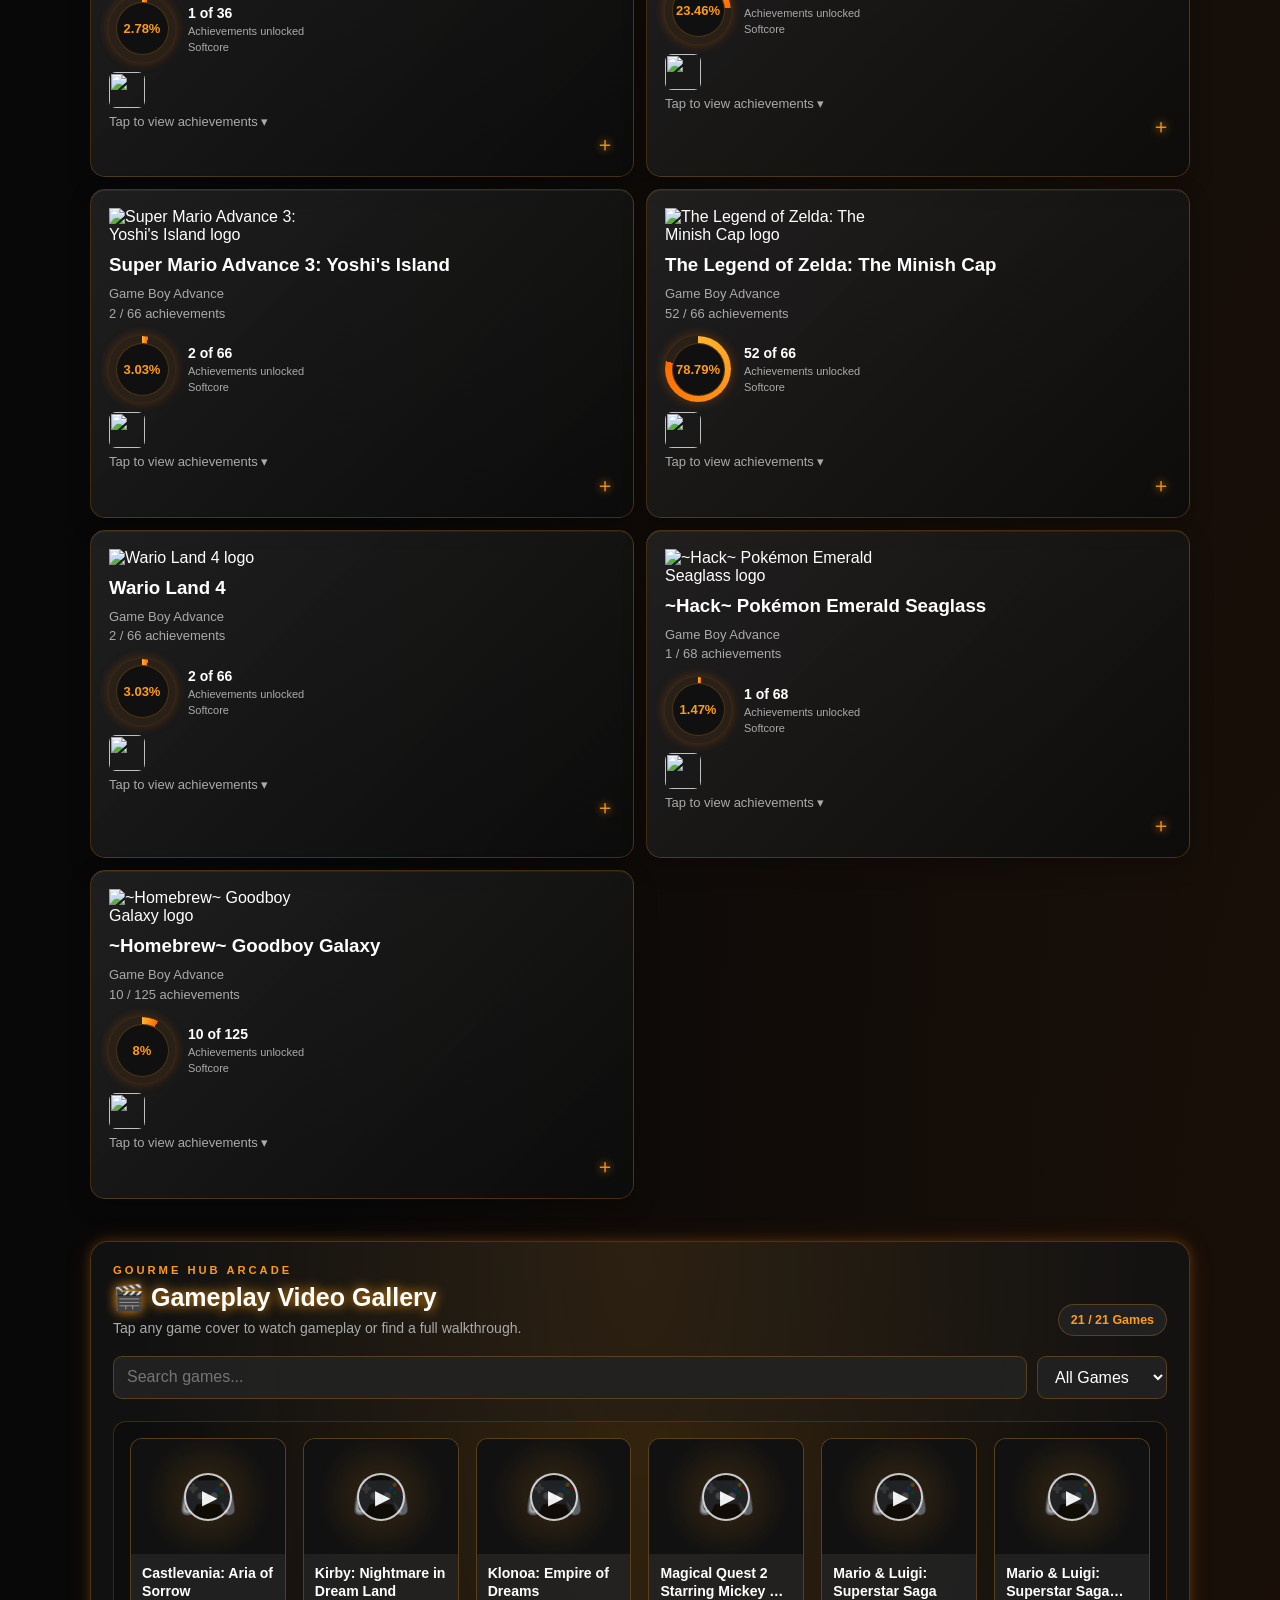
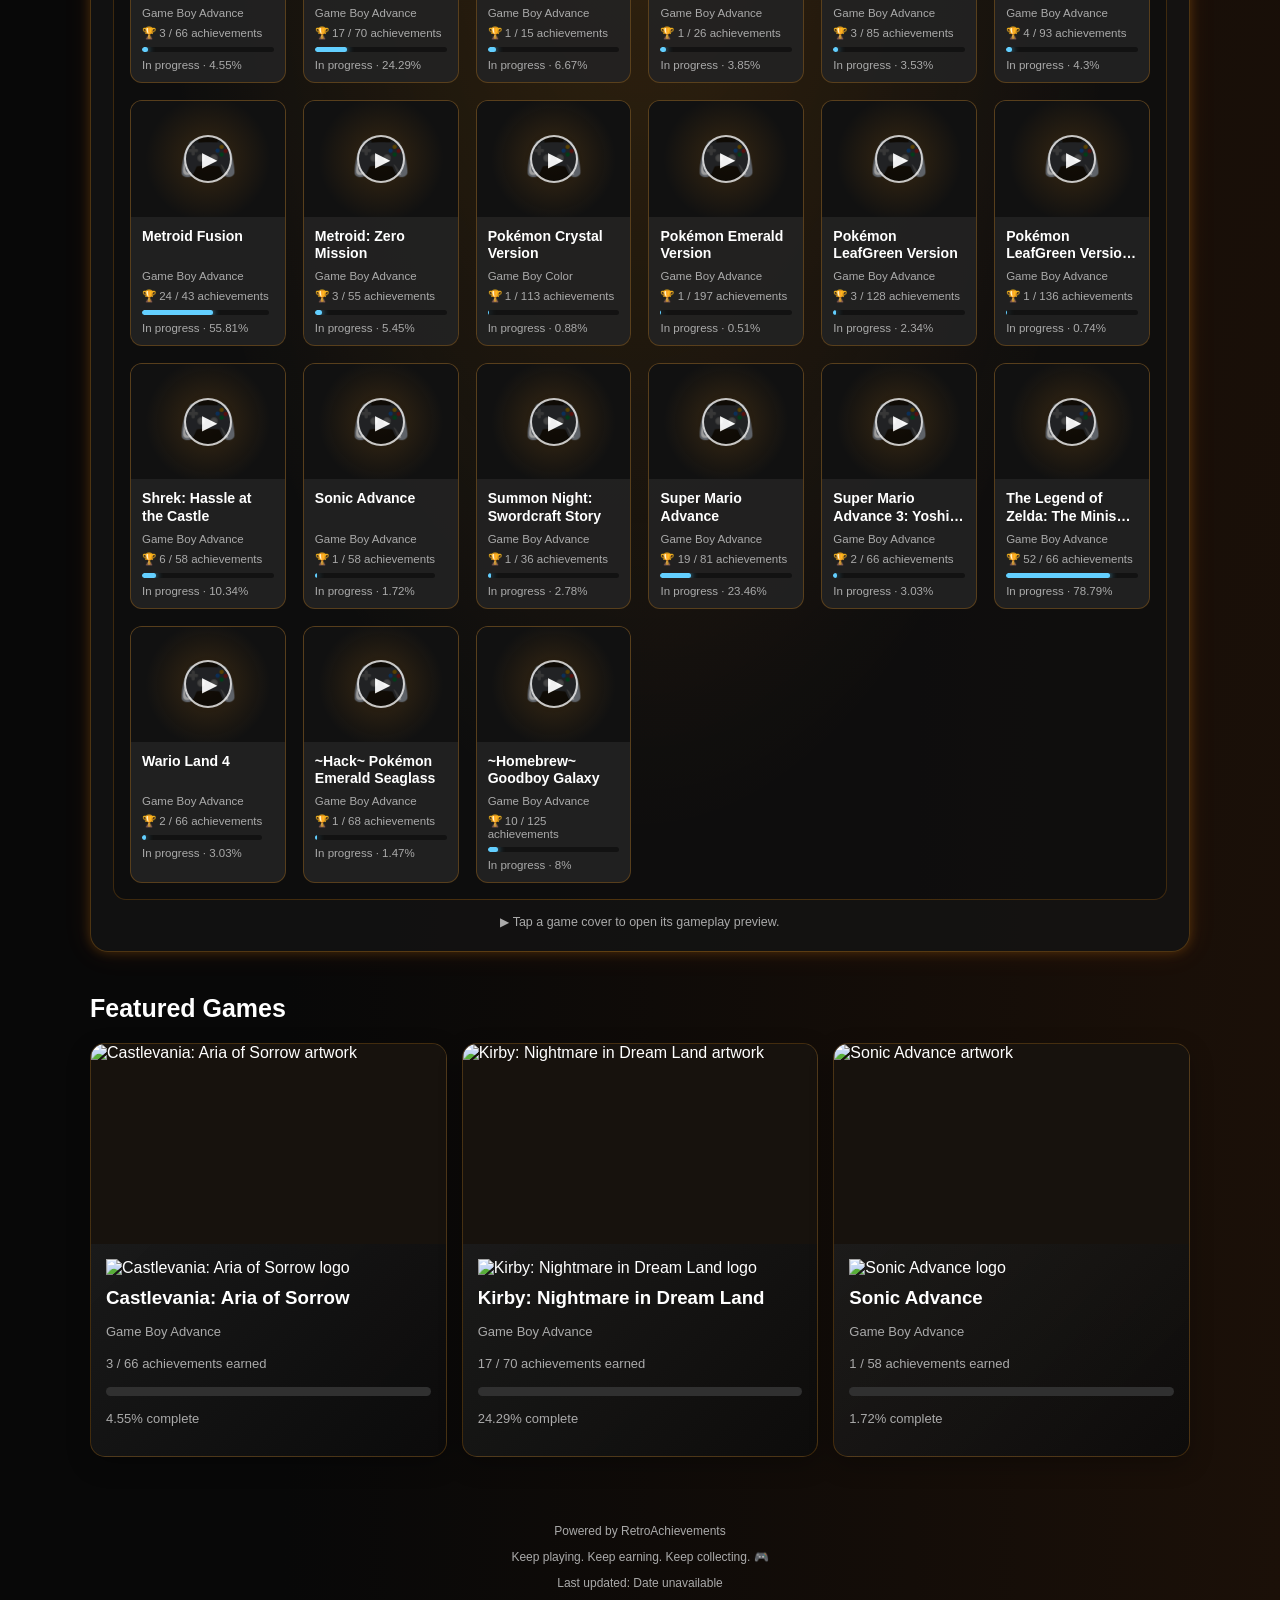
==== commit 274f130b: "Update index.html" ====
--- a/index.html
+++ b/index.html
@@ -11,7 +11,7 @@
 
   <link rel="stylesheet" href="styles.css?v=gh-upgrade-20261106">
   <link rel="stylesheet" href="gourme-upgrades.css?v=gh-marquee-cards-20261107">
-  <link rel="stylesheet" href="cartridge-shelf.css?v=gh-muted-autoplay-20261109">
+  <link rel="stylesheet" href="cartridge-shelf.css?v=gh-video-centered-20261107">
 </head>
 
 <body>
--- a/cartridge-shelf.css
+++ b/cartridge-shelf.css
@@ -1,3 +1,4 @@
+
 /* =========================================
    GOURME HUB — GAMEPLAY VIDEO GALLERY
    ========================================= */
@@ -373,6 +374,9 @@
 
 .gh-video-player {
   position: relative;
+  display: flex;
+  align-items: center;
+  justify-content: center;
   width: 100%;
   aspect-ratio: 16 / 9;
   overflow: hidden;
@@ -387,6 +391,19 @@
   width: 100%;
   height: 100%;
   border: 0;
+}
+
+/* CENTER AND FIT VIDEO */
+
+.gh-video-player video {
+  position: absolute;
+  inset: 0;
+  display: block;
+  width: 100%;
+  height: 100%;
+  object-fit: contain;
+  object-position: center;
+  margin: auto;
 }
 
 .gh-video-source {
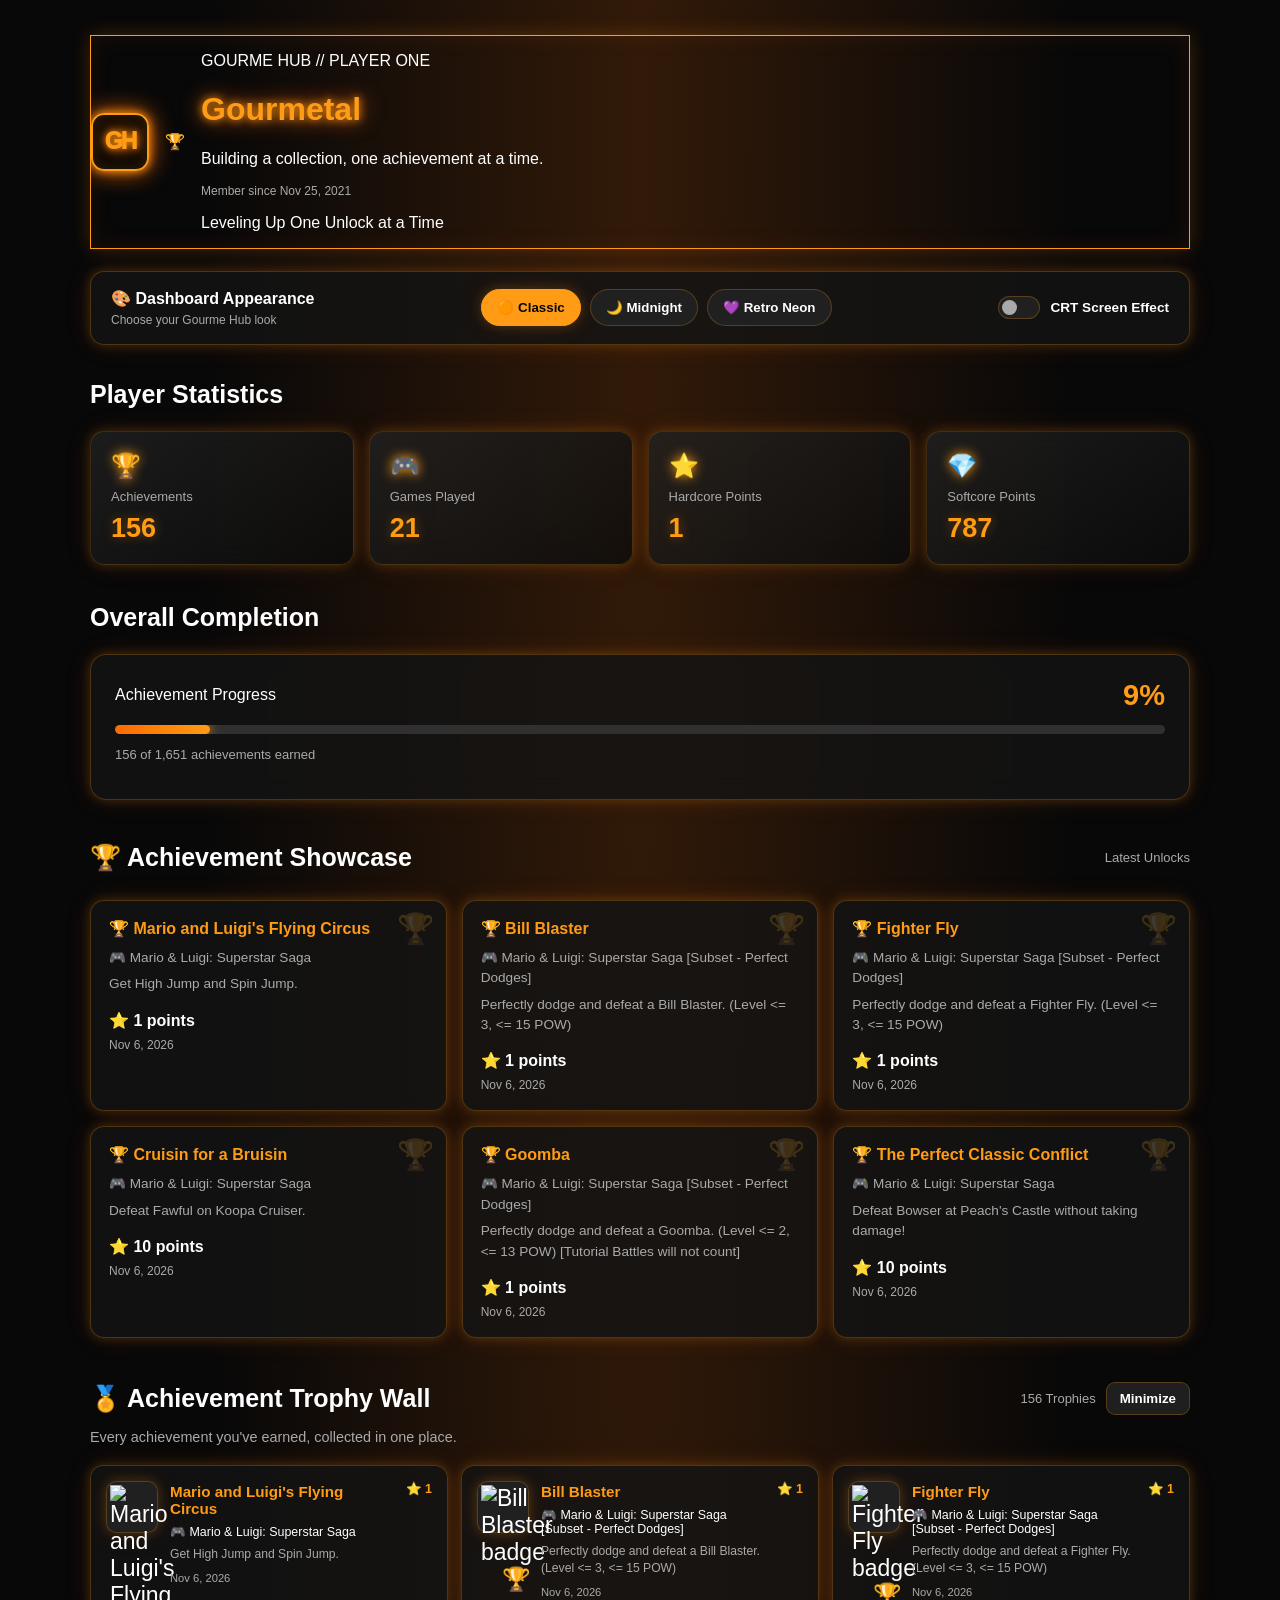
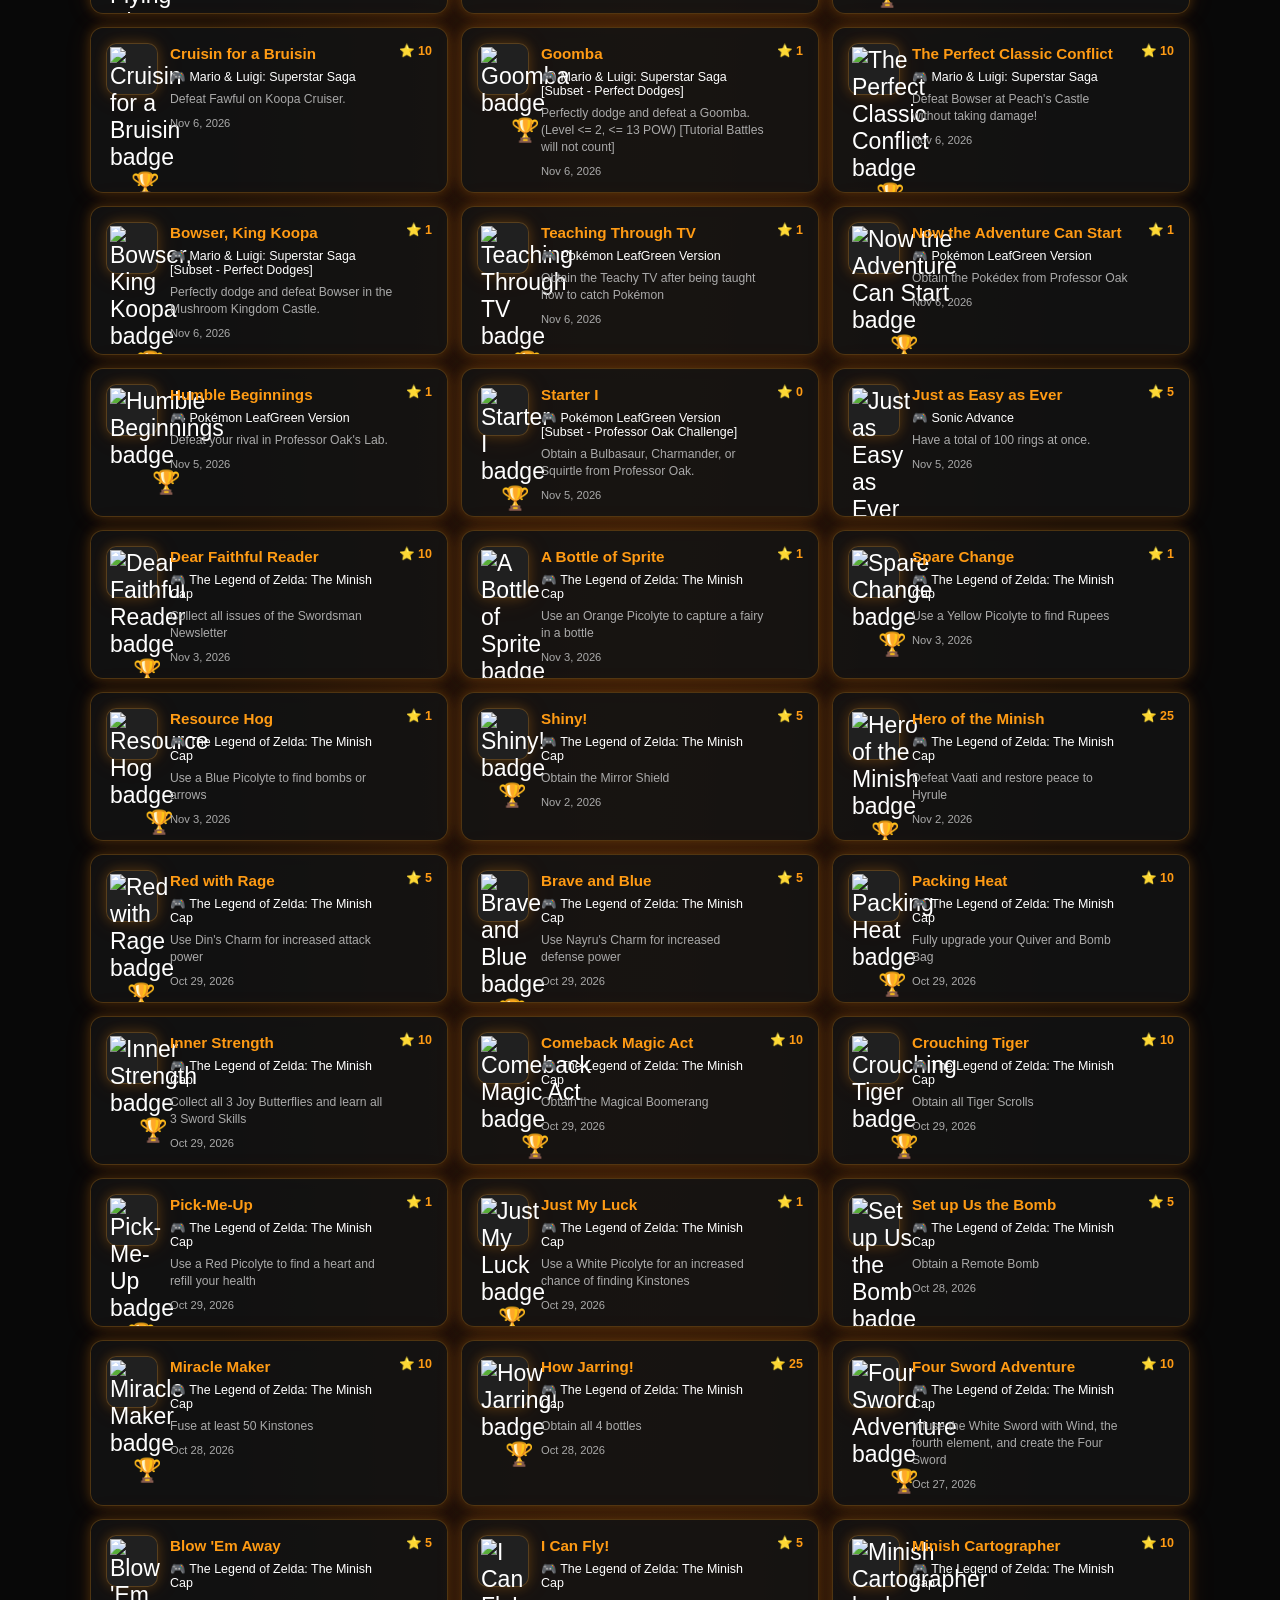
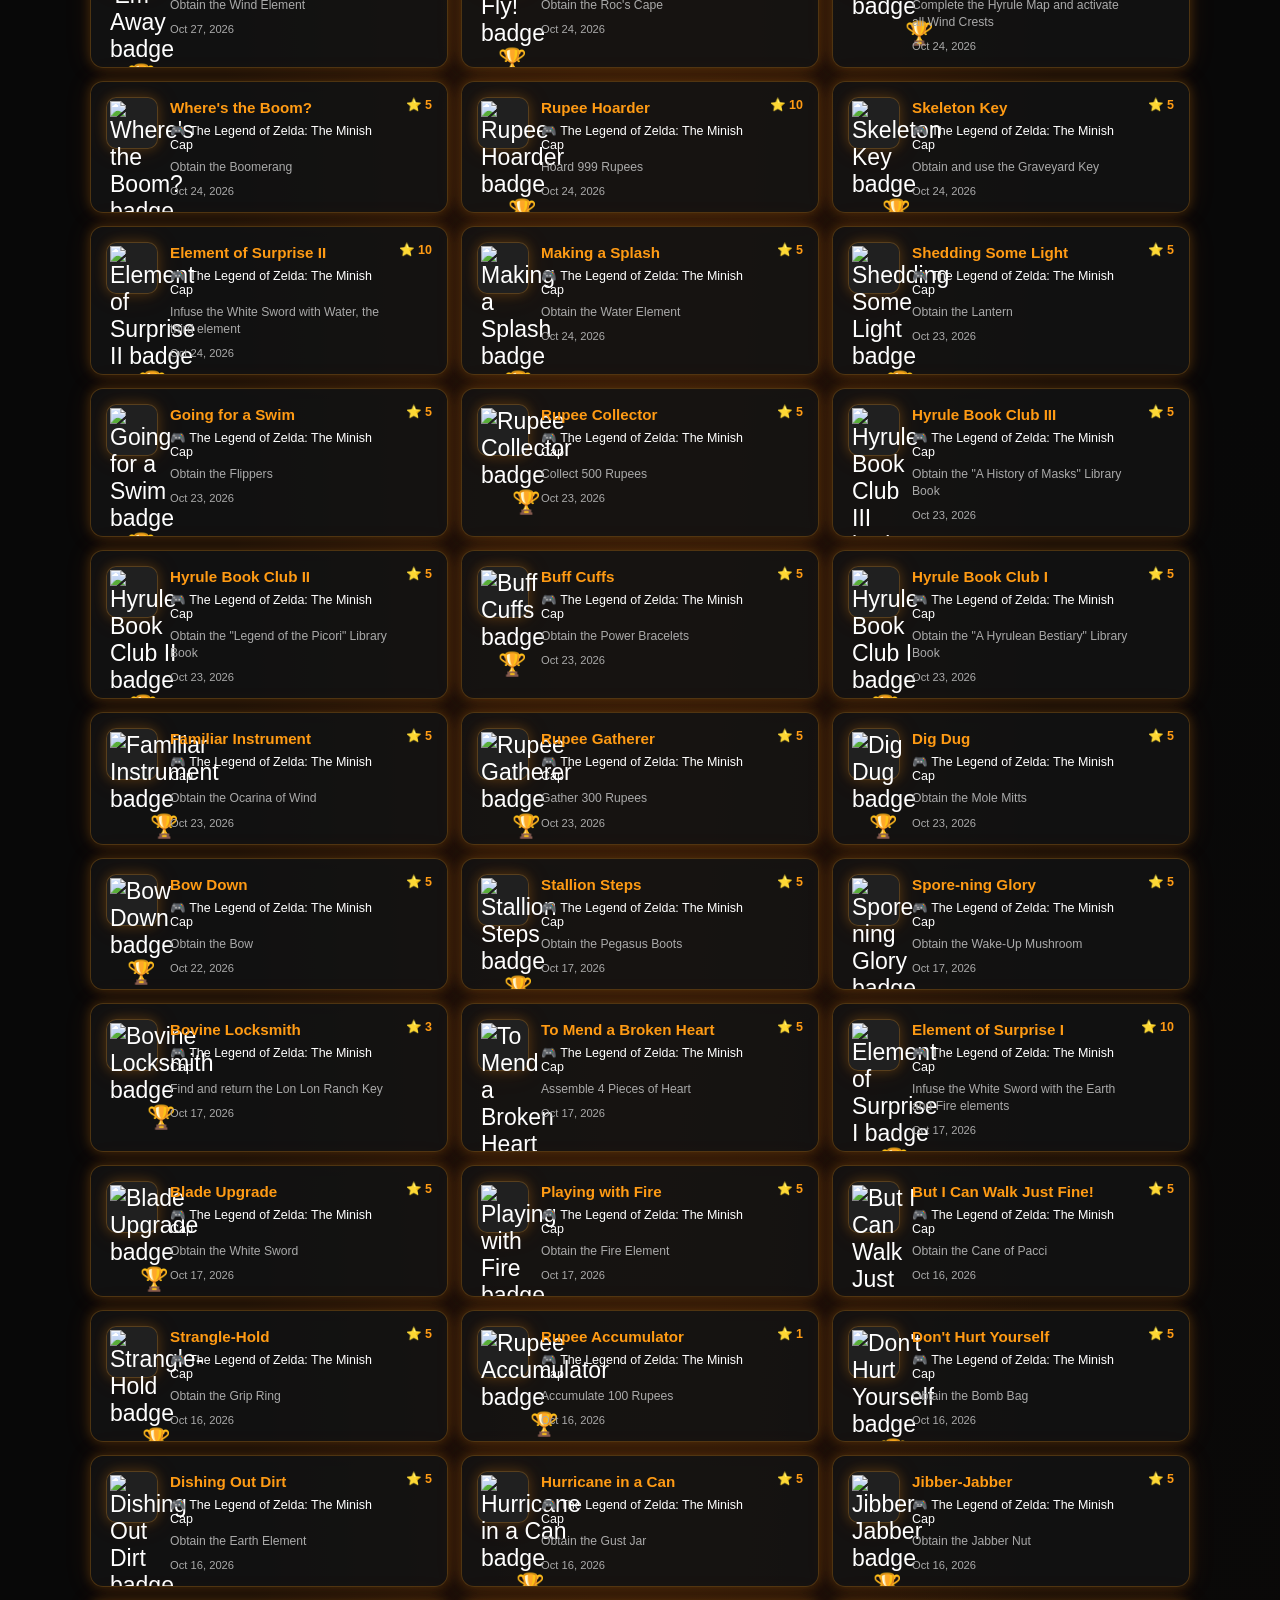
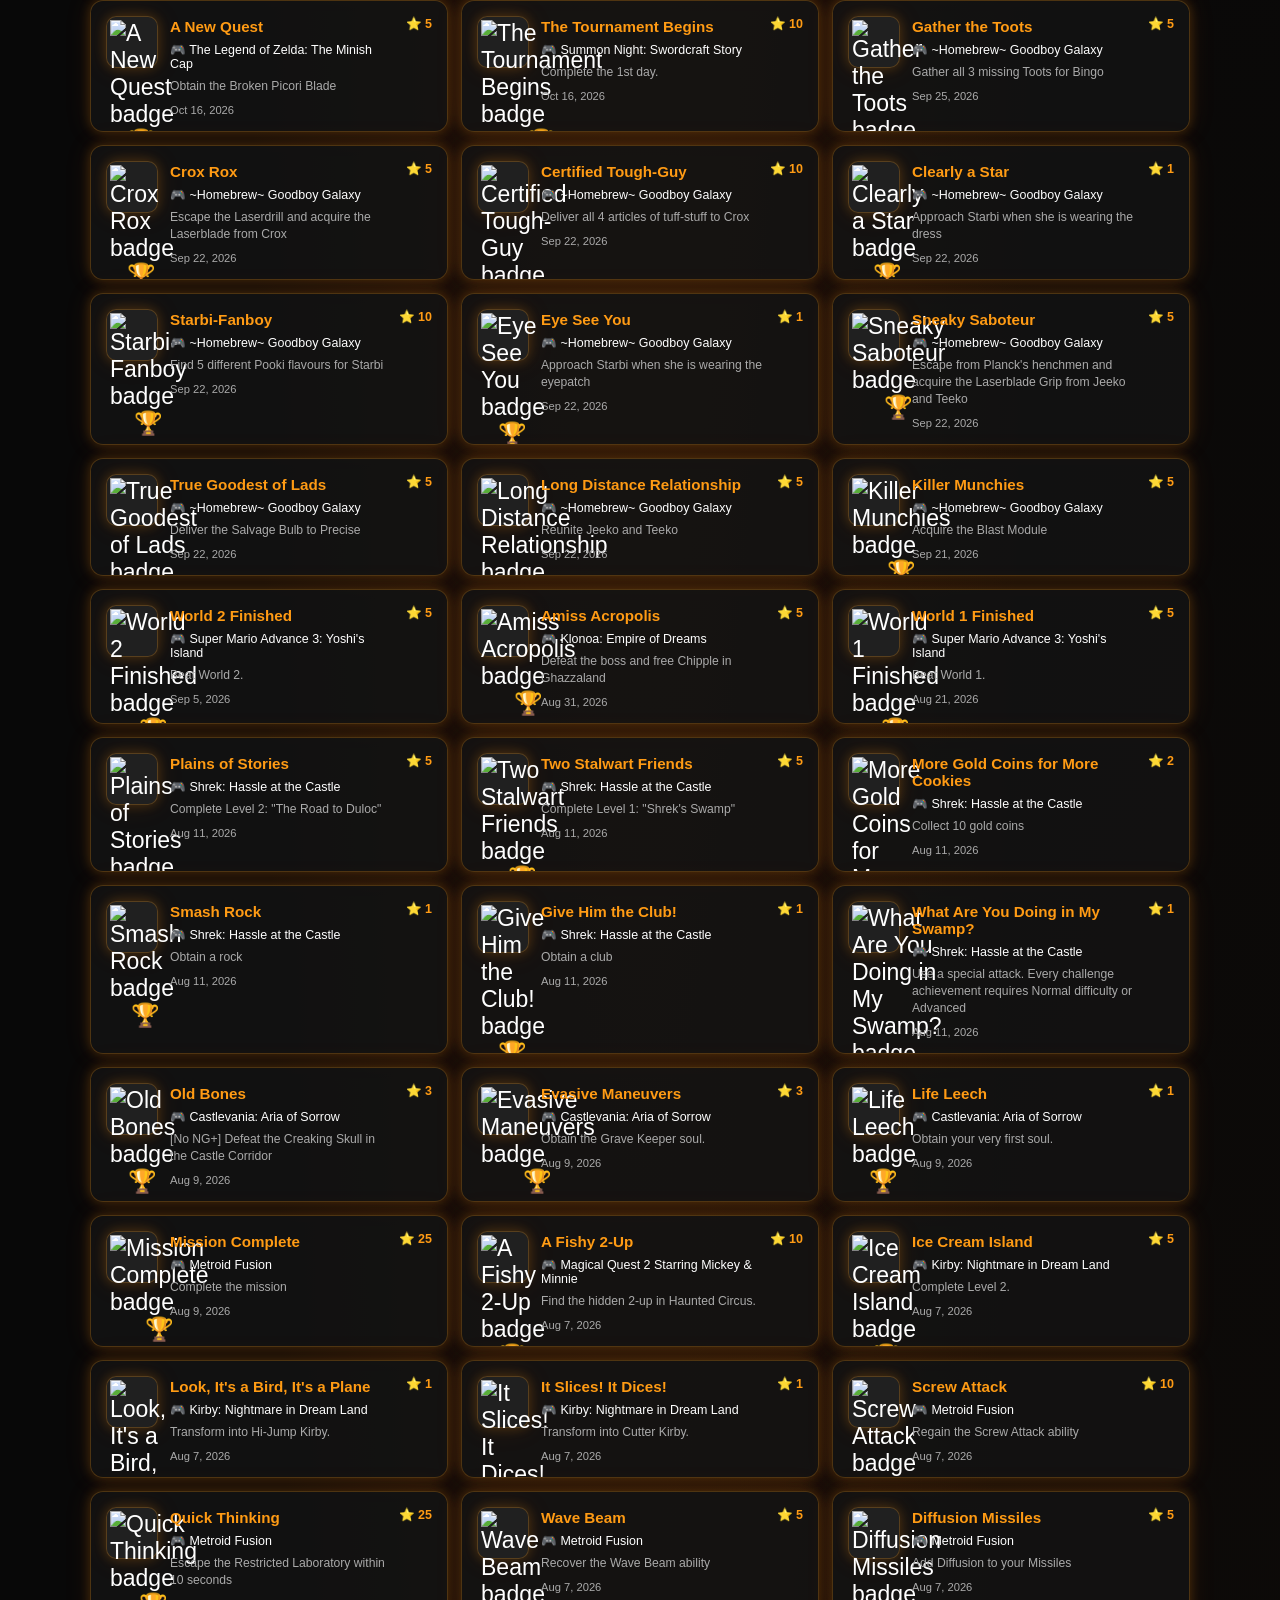
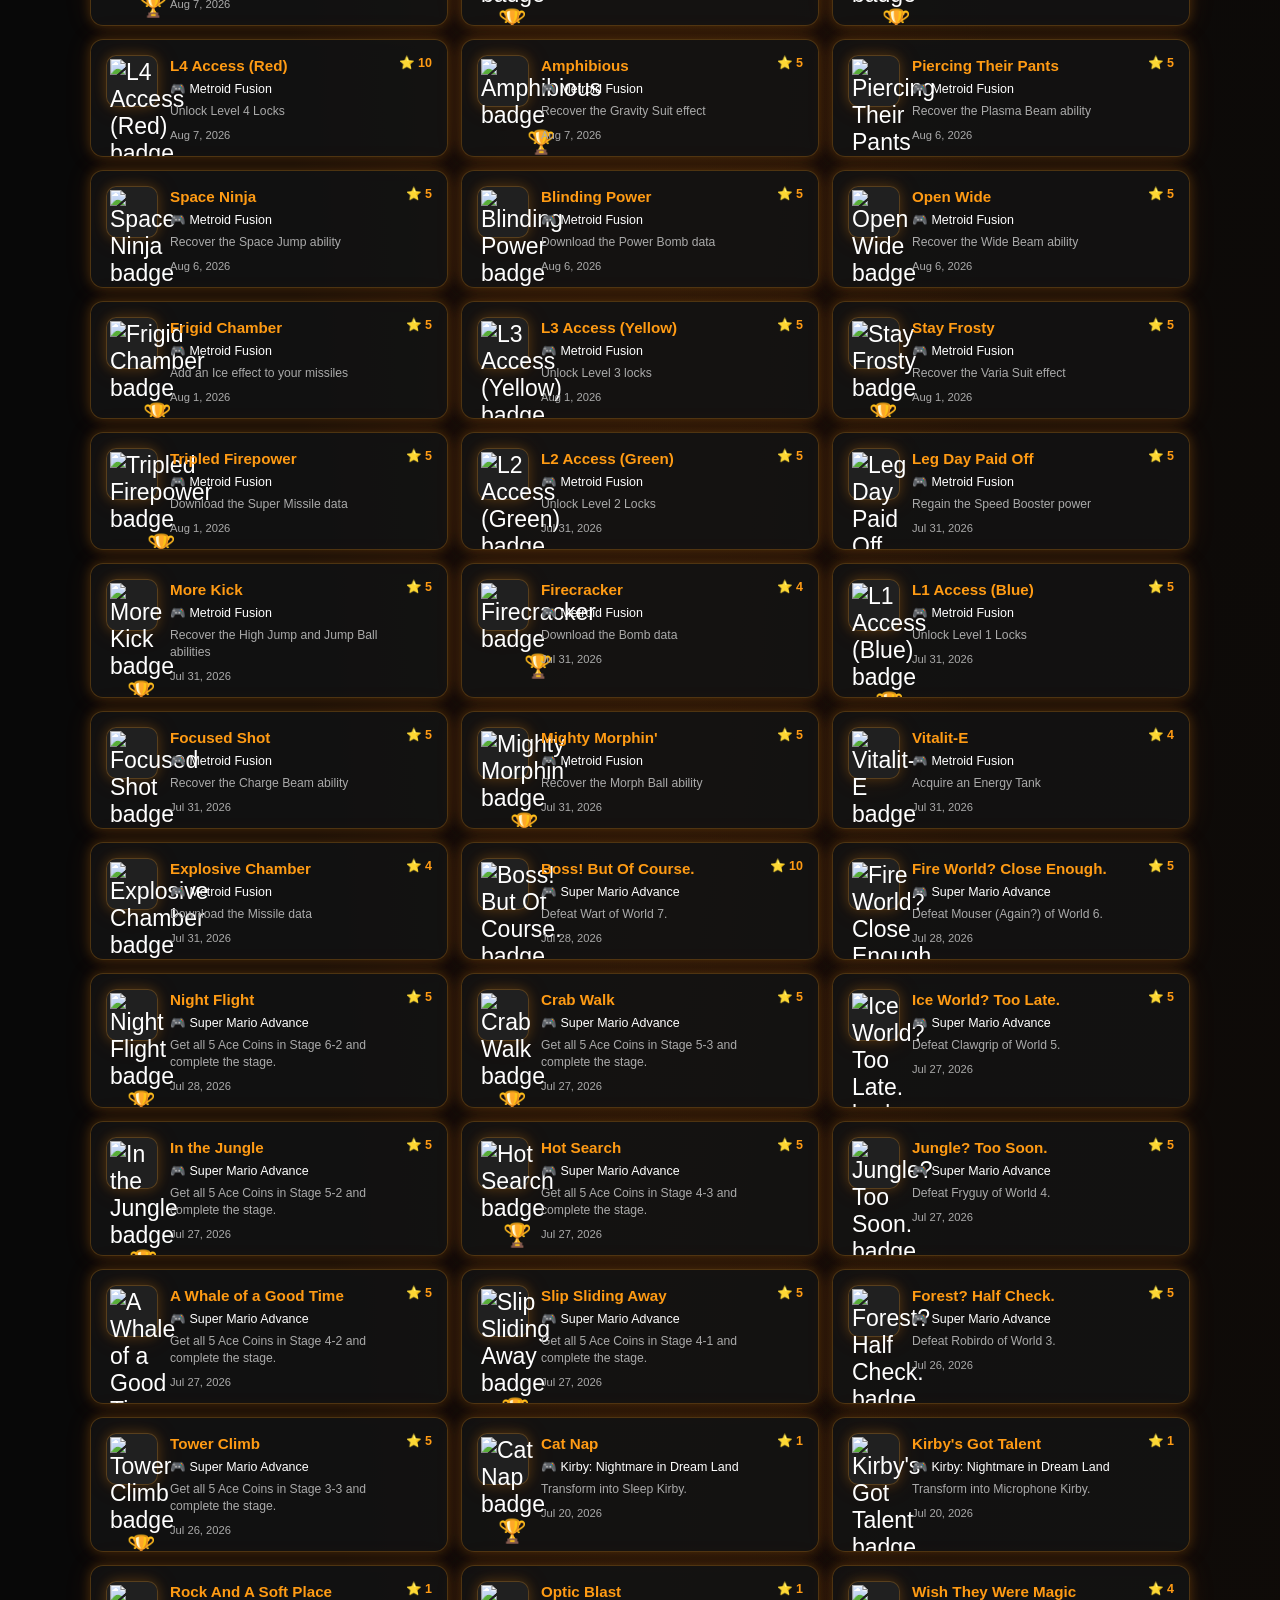
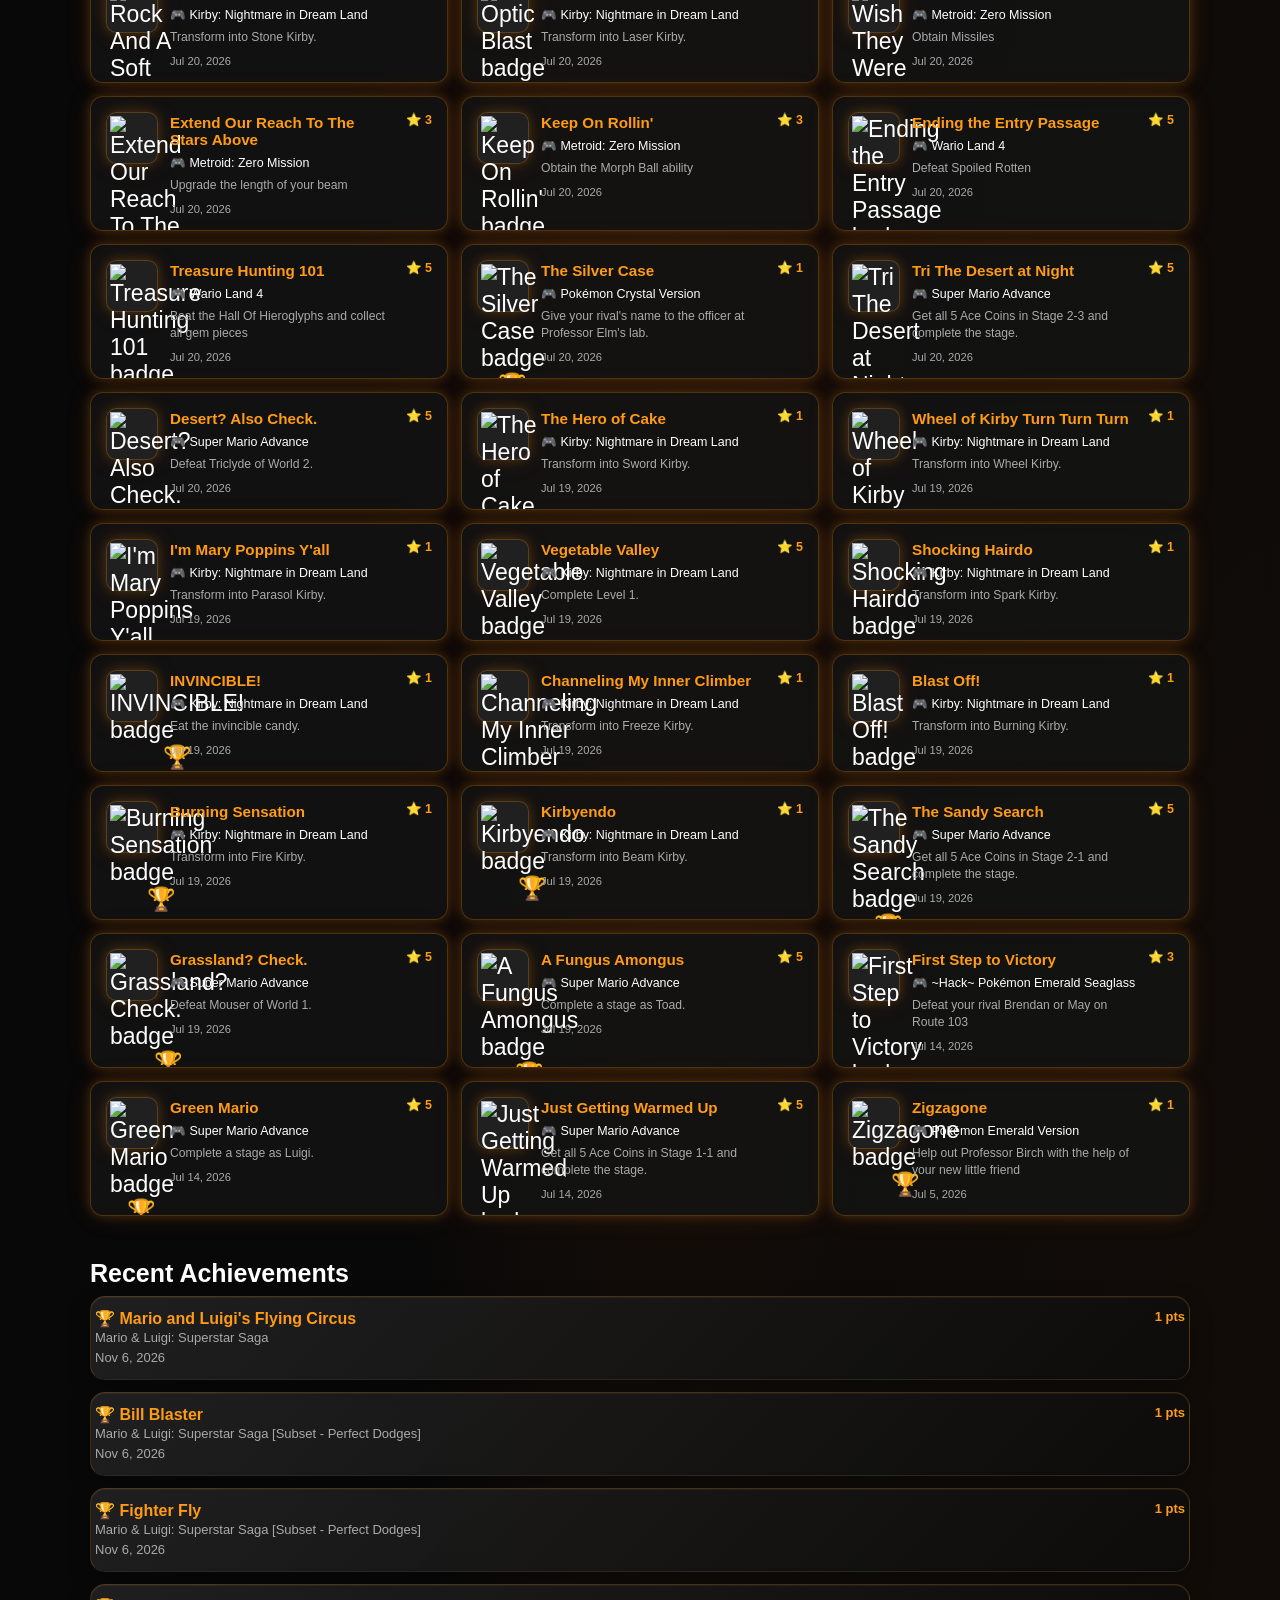
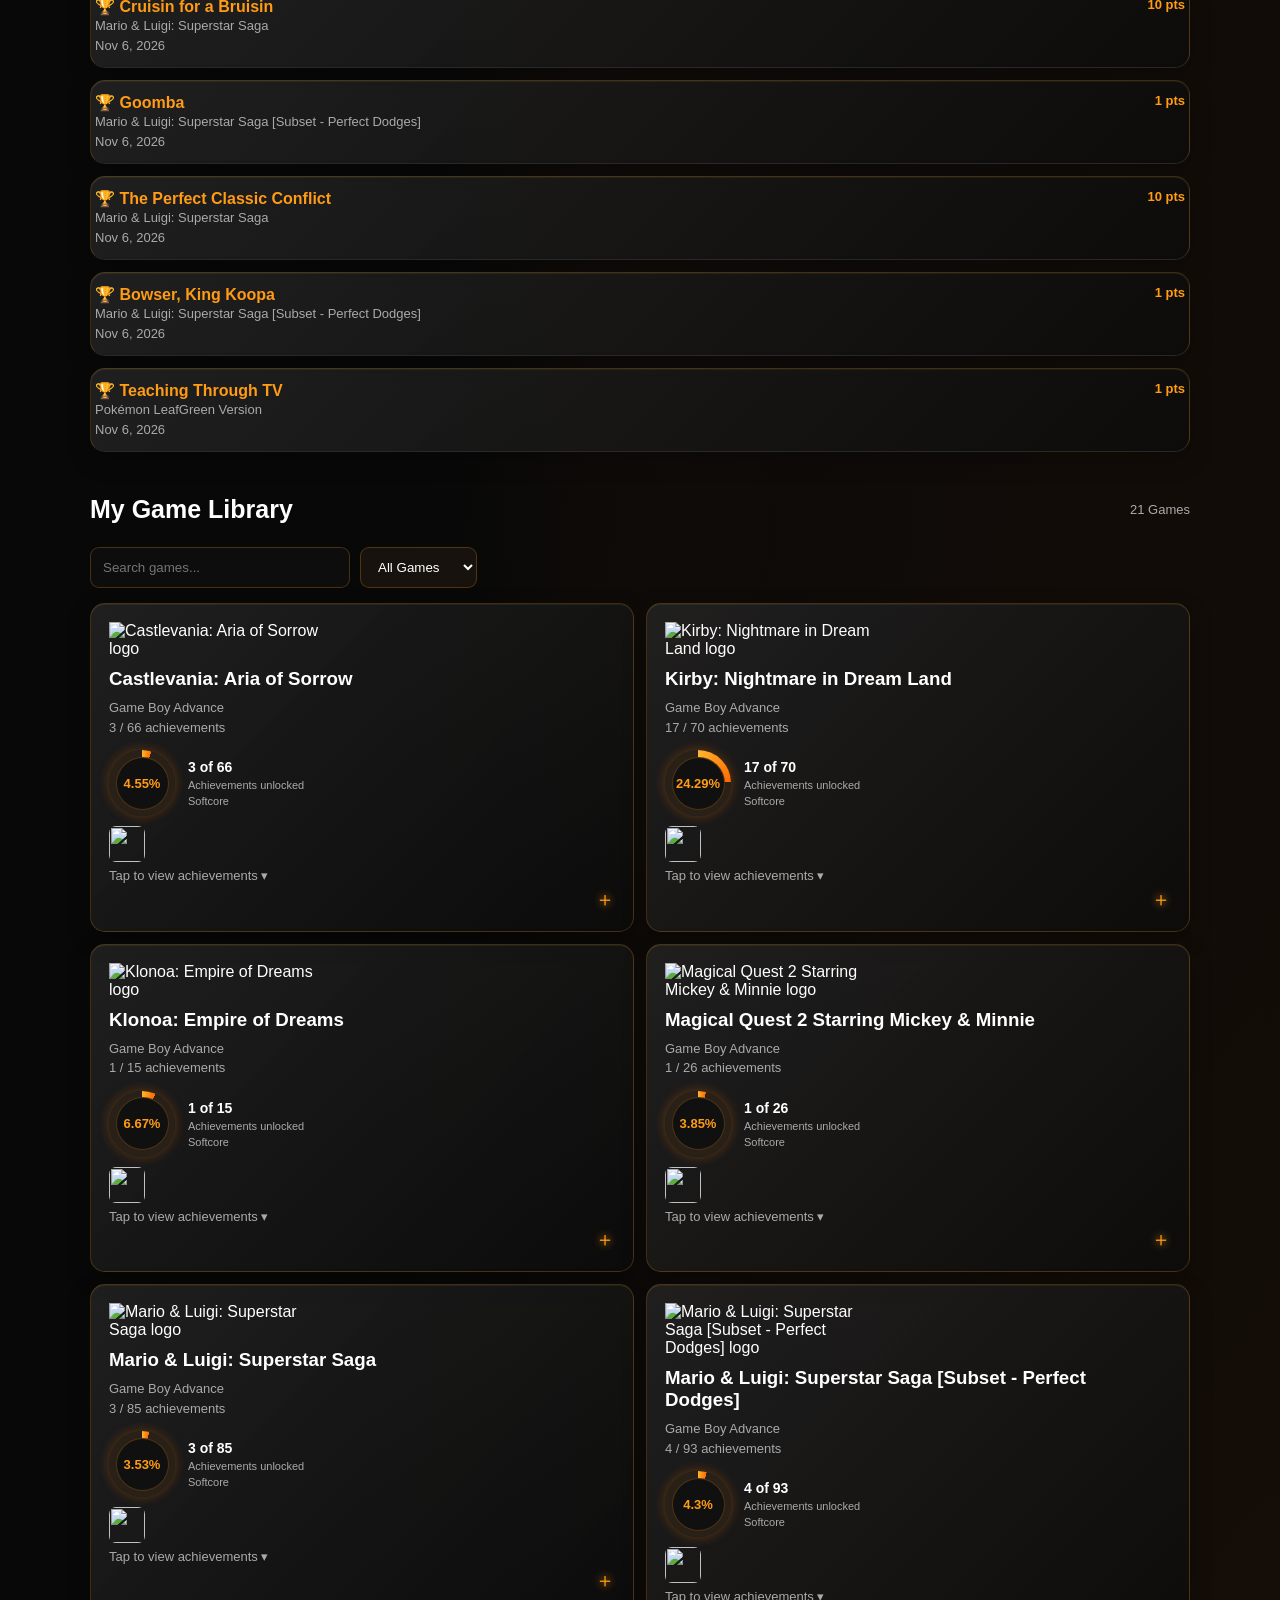
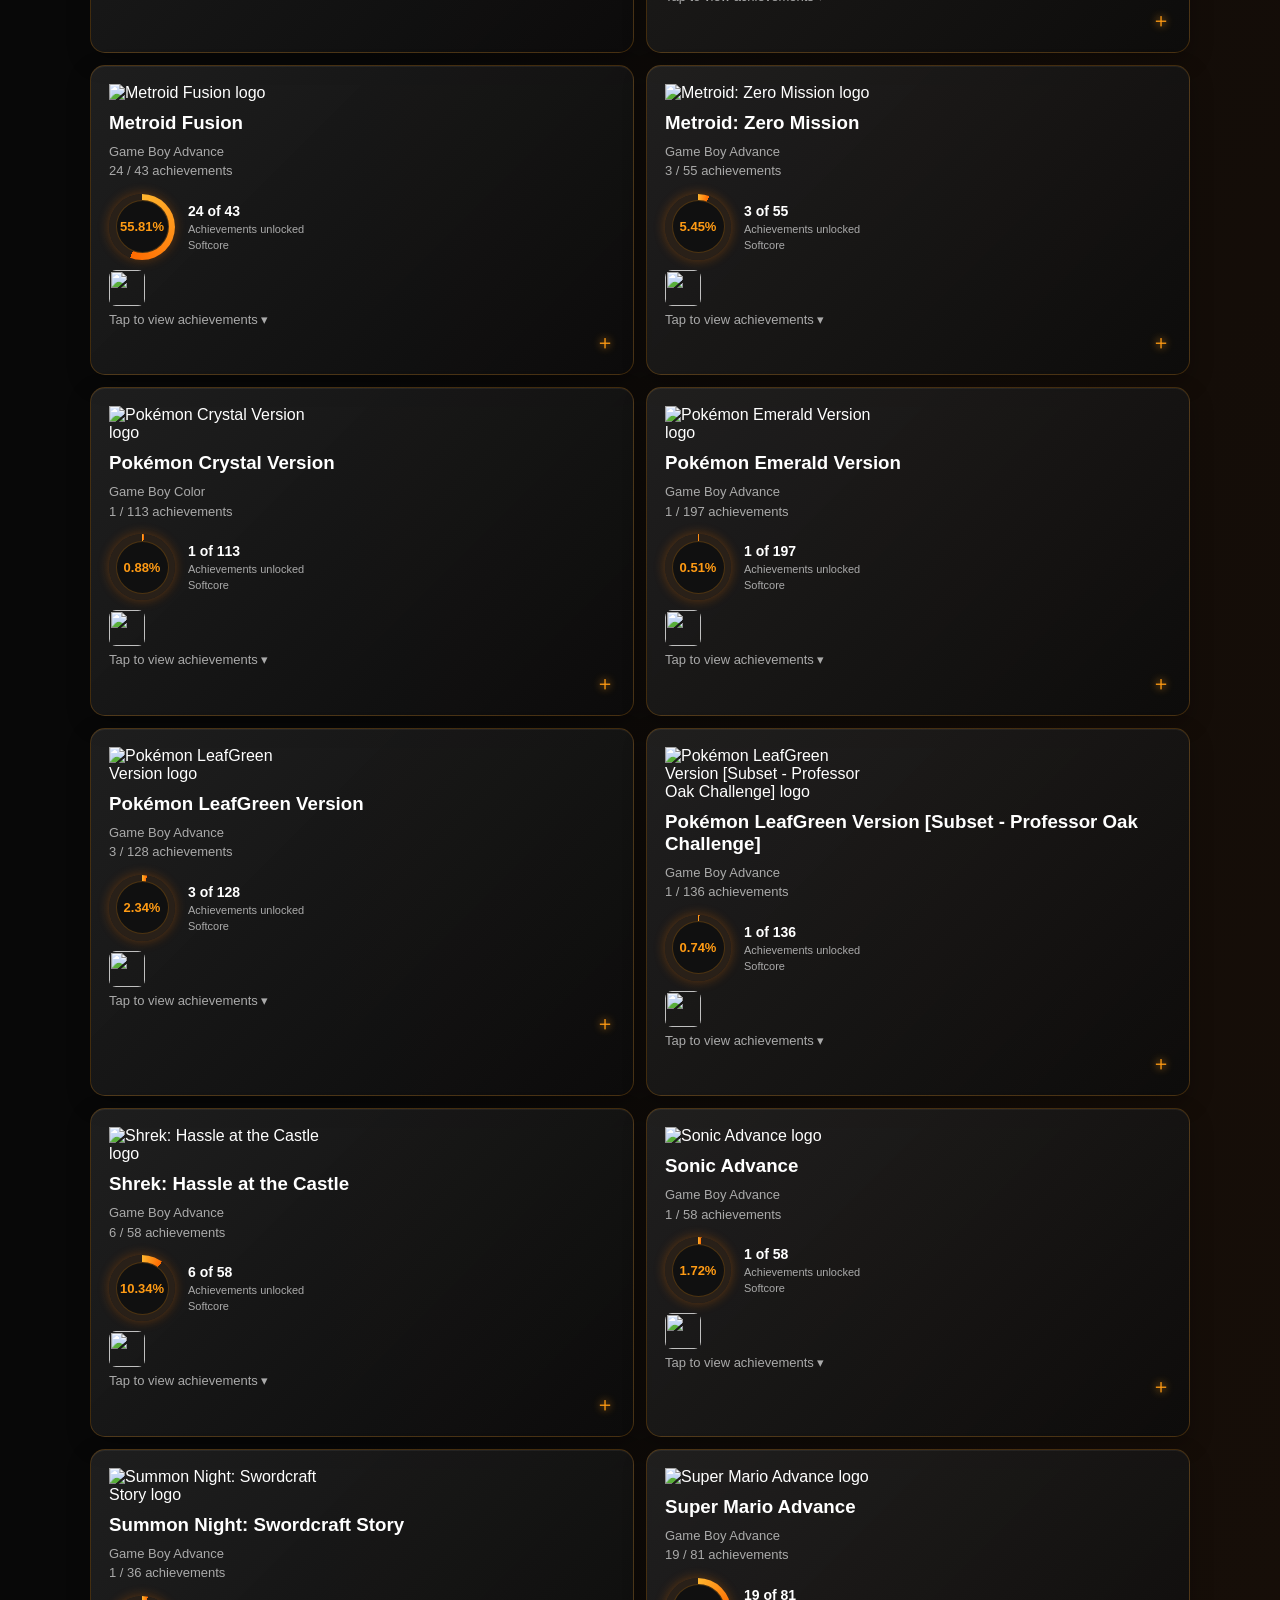
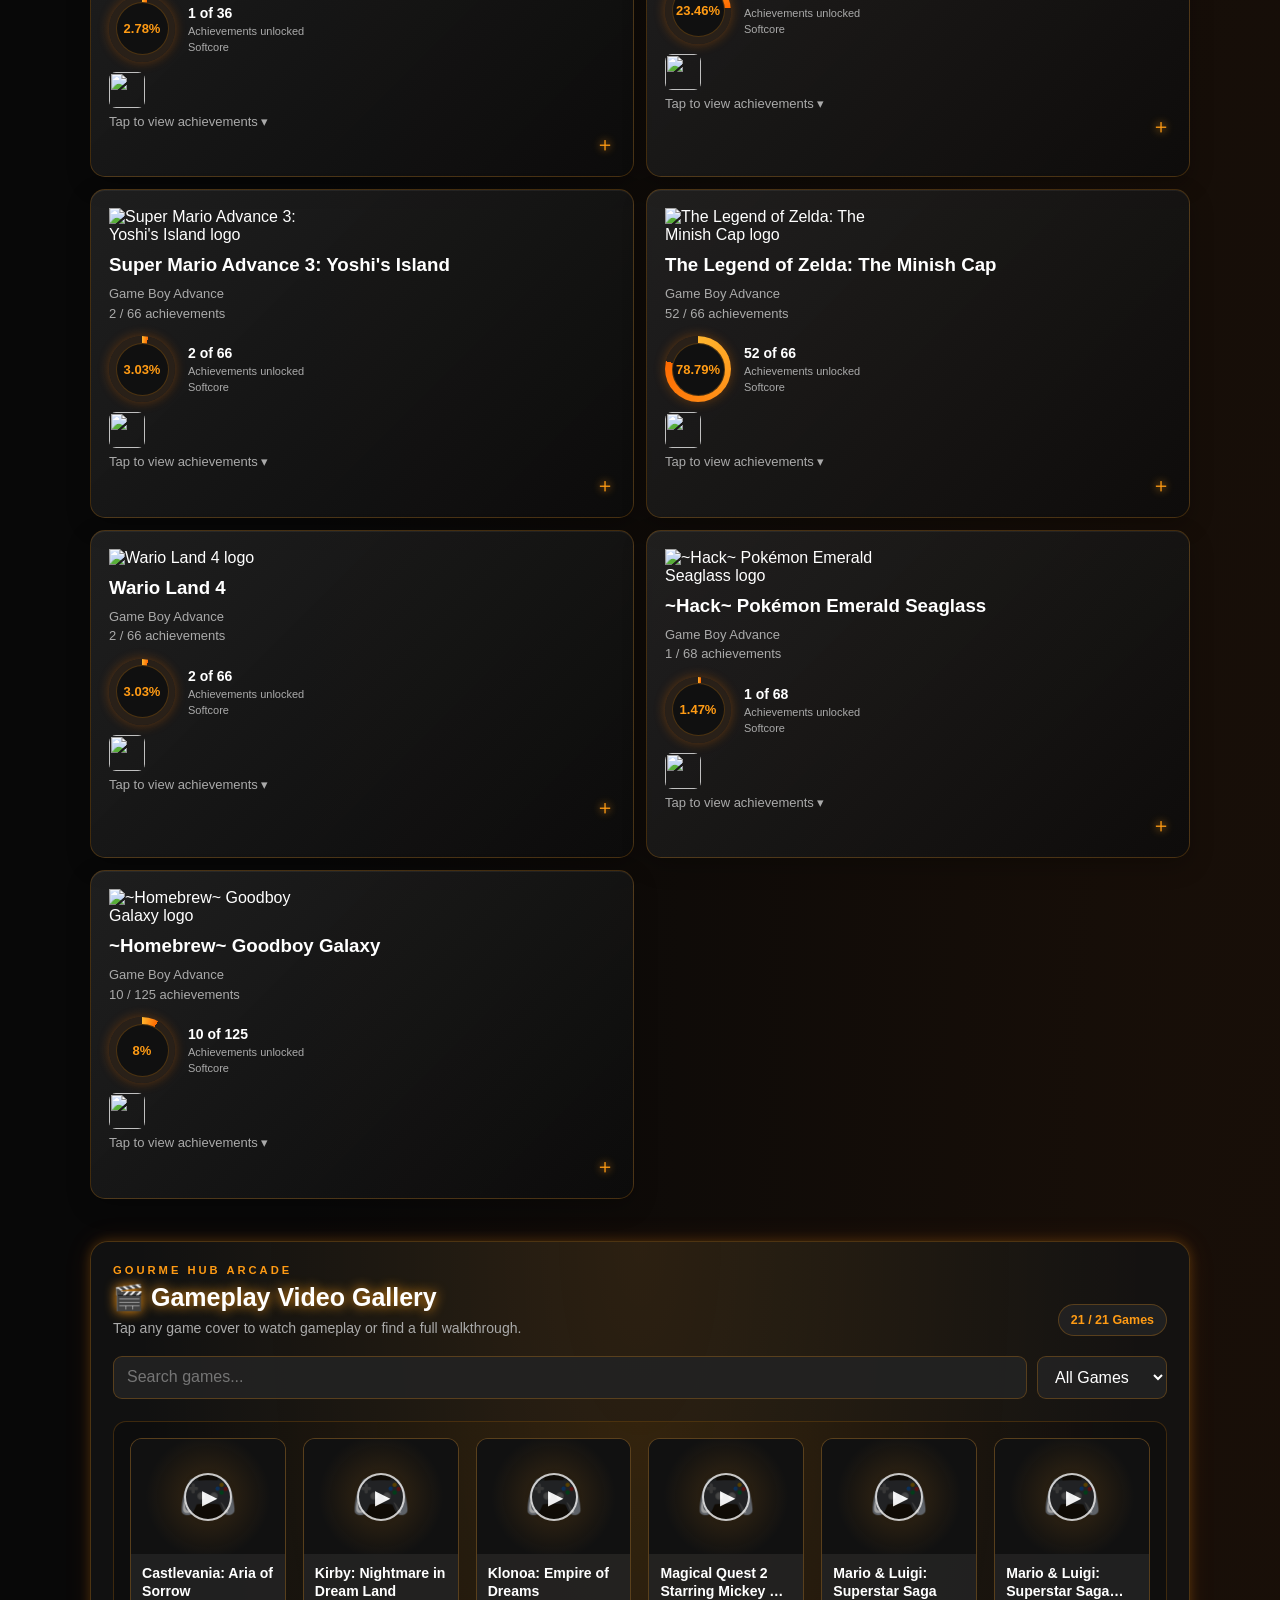
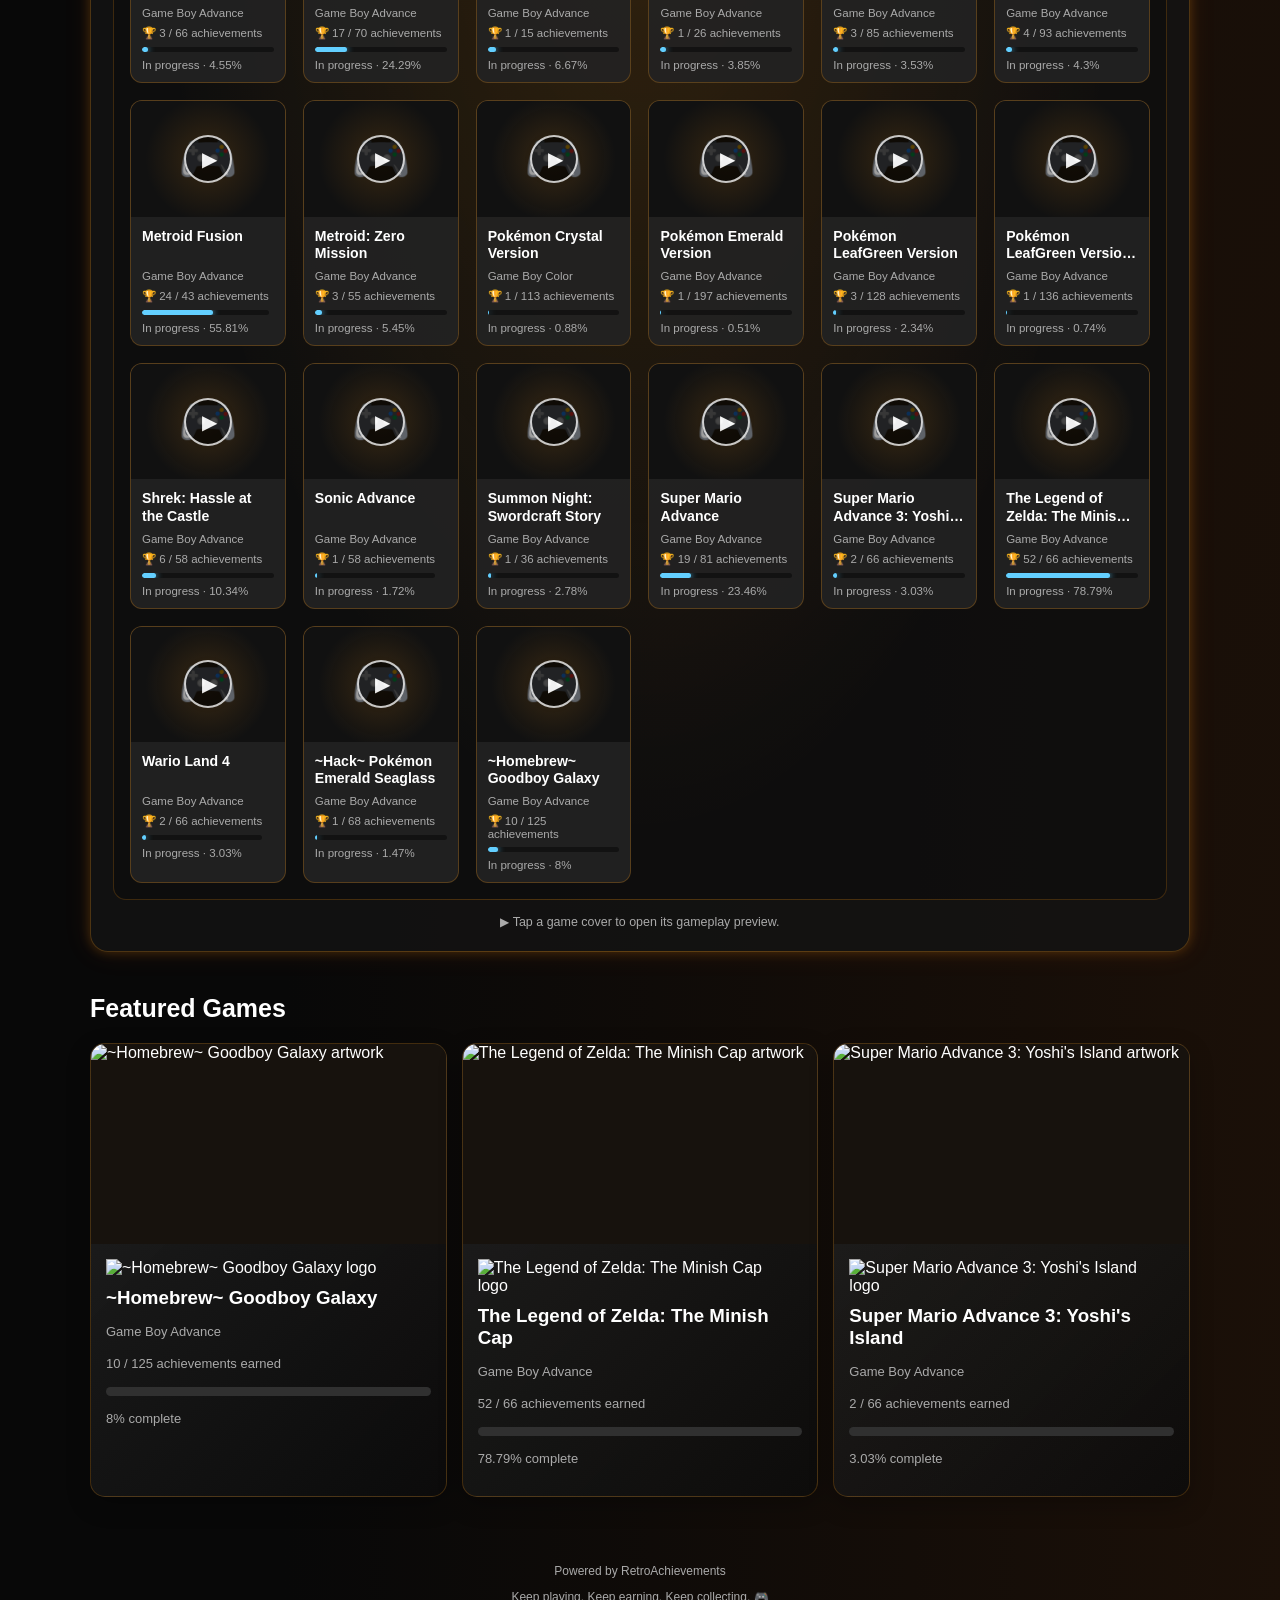
==== commit 9bb0556c: "Update index.html" ====
--- a/index.html
+++ b/index.html
@@ -303,7 +303,7 @@
   <!-- DASHBOARD SCRIPTS -->
   <script src="app.js?v=gh-upgrade-20261106"></script>
   <script src="gourme-upgrades.js?v=gh-upgrade-20261107"></script>
-  <script src="cartridge-shelf.js?v=gh-muted-autoplay-20261109"></script>
+  <script src="cartridge-shelf.js?v=gh-archive-auto-search-20261107"></script>
 
 </body>
 </html>
--- a/cartridge-shelf.css
+++ b/cartridge-shelf.css
@@ -372,6 +372,8 @@
   background: var(--accent);
 }
 
+/* VIDEO FRAME — CENTERED */
+
 .gh-video-player {
   position: relative;
   display: flex;
@@ -392,8 +394,6 @@
   height: 100%;
   border: 0;
 }
-
-/* CENTER AND FIT VIDEO */
 
 .gh-video-player video {
   position: absolute;
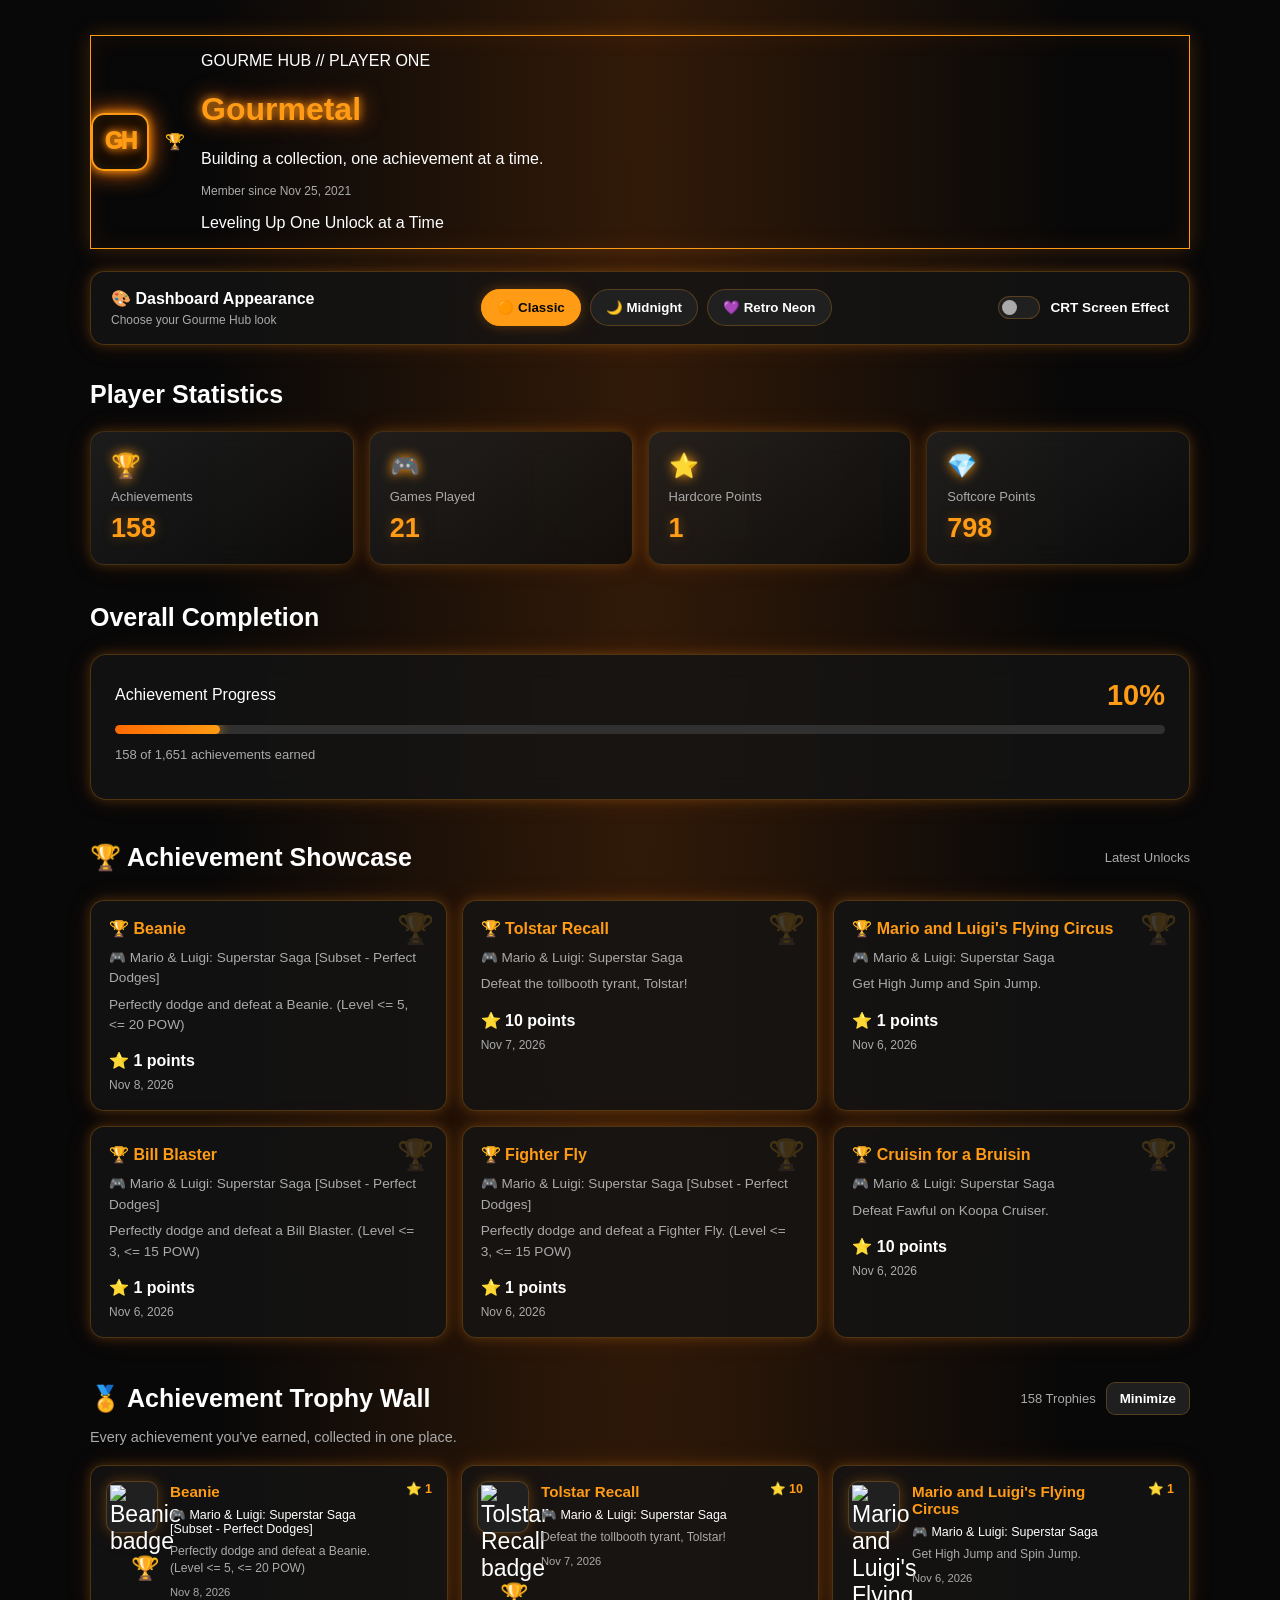
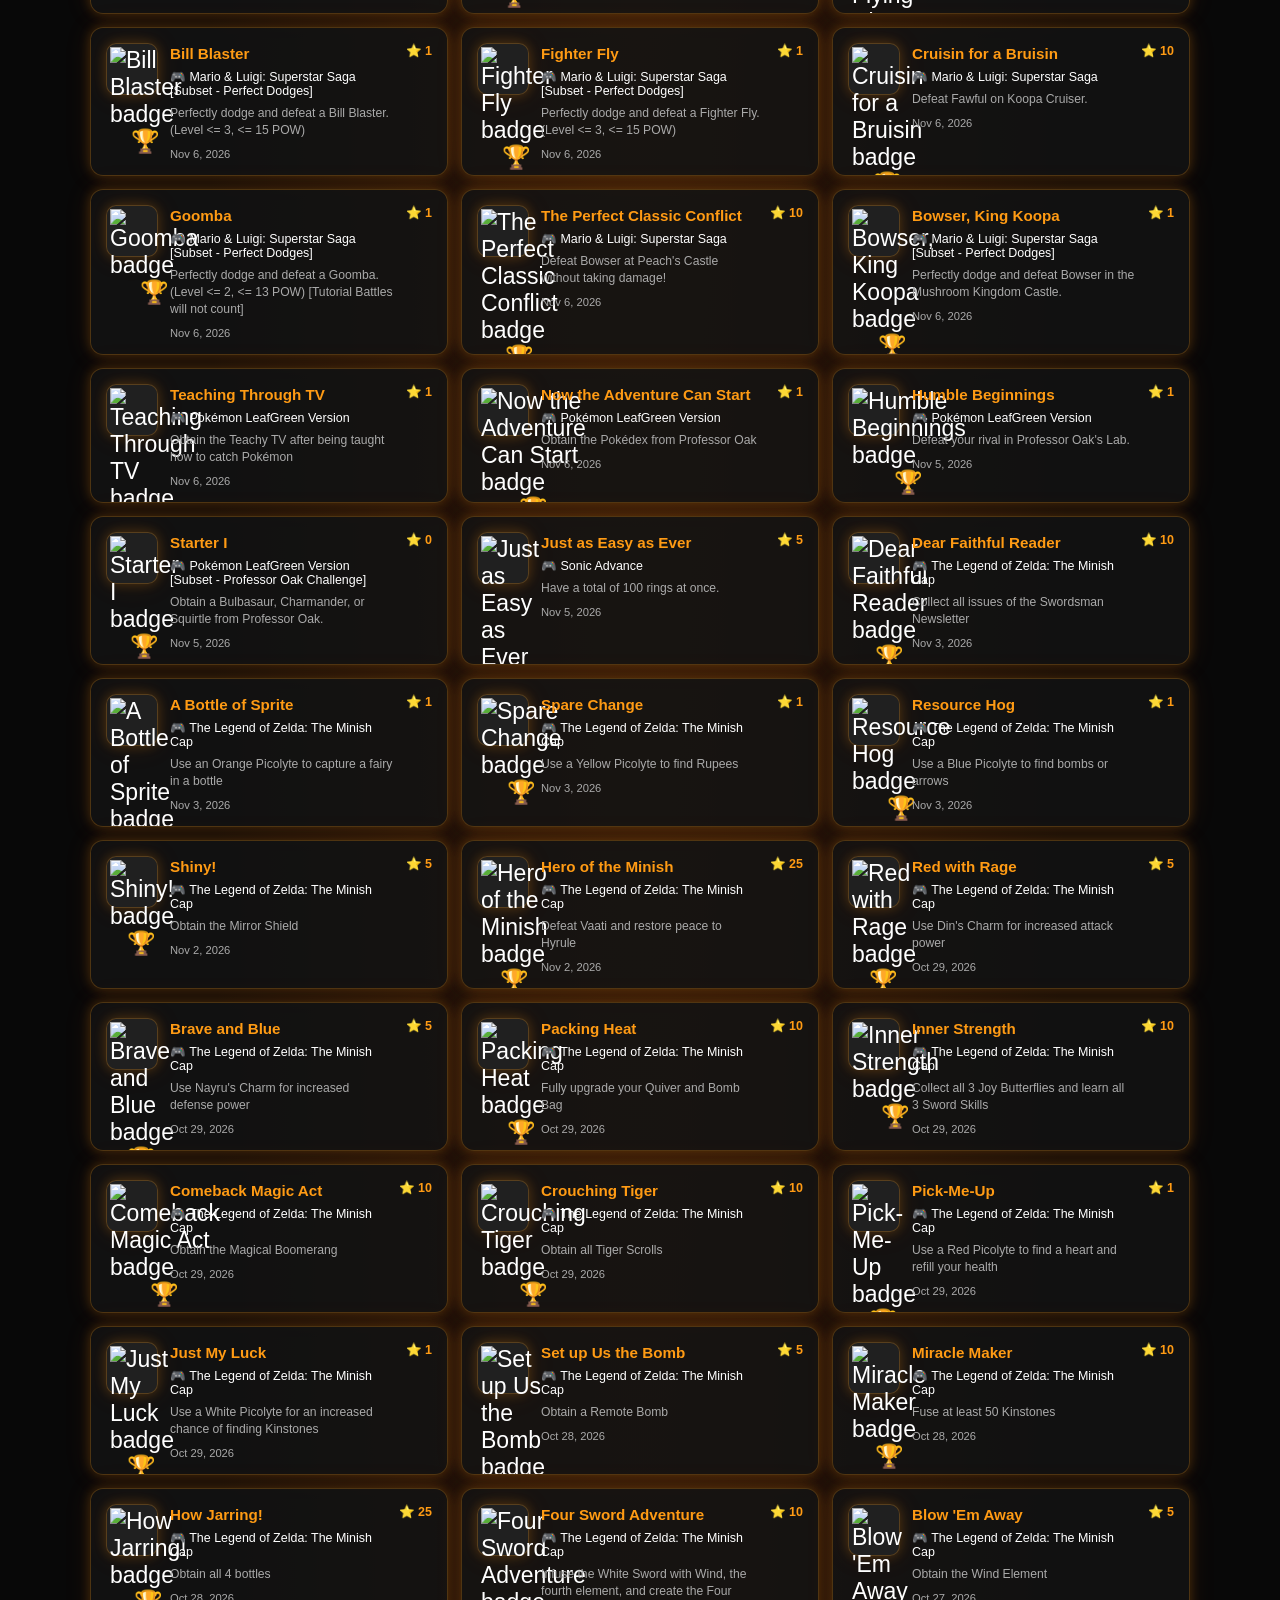
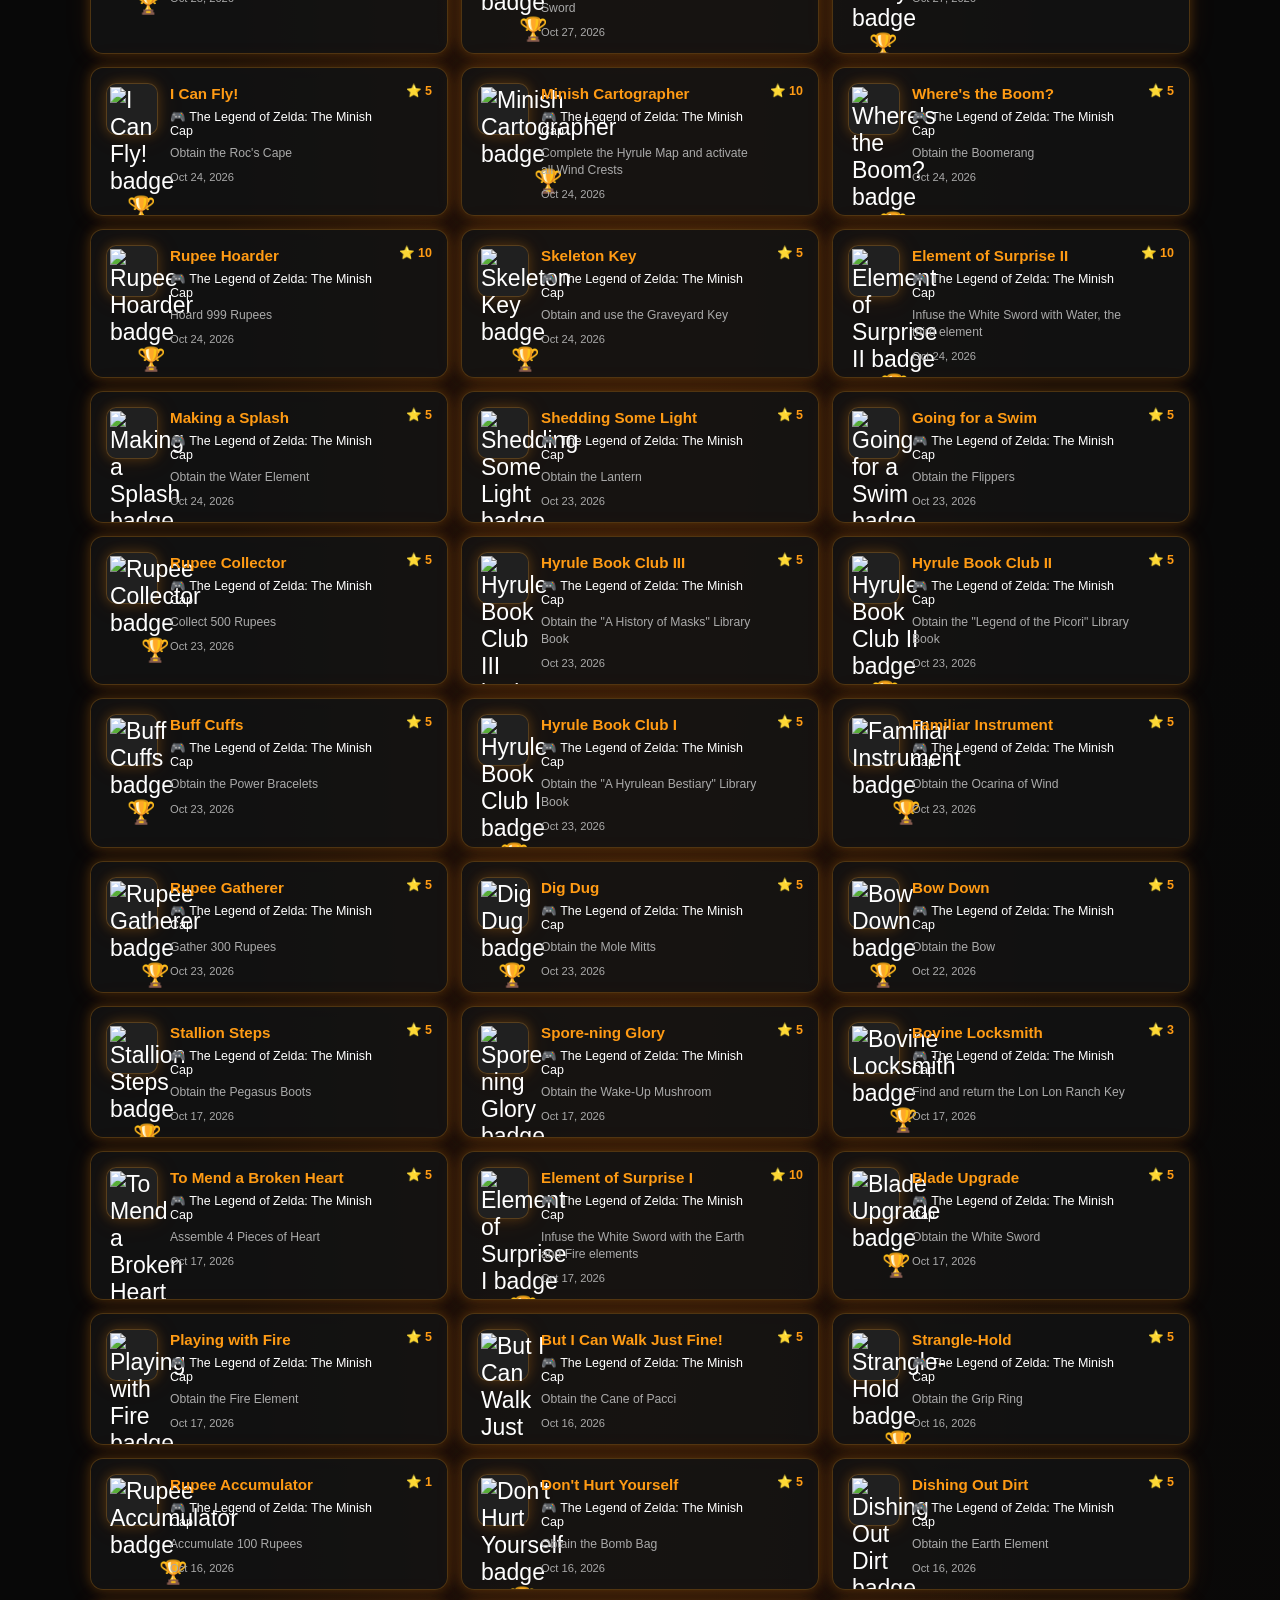
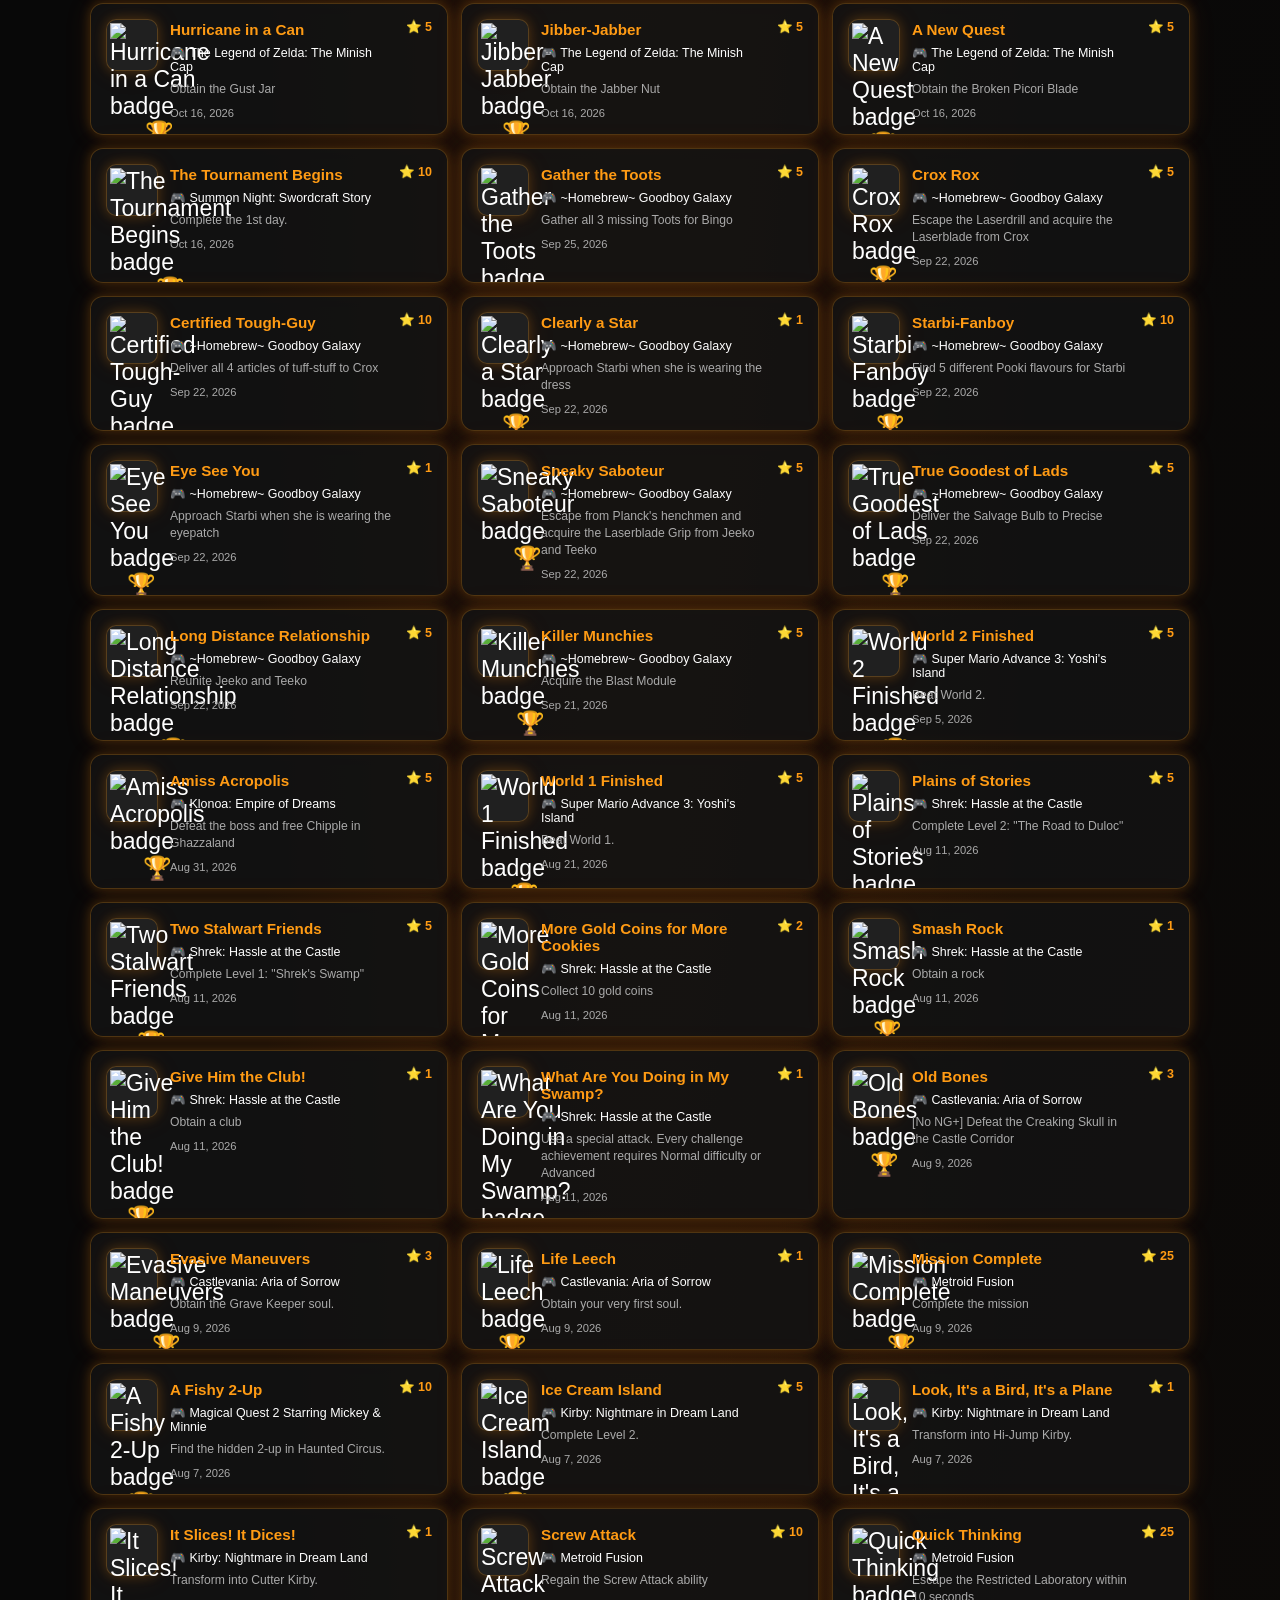
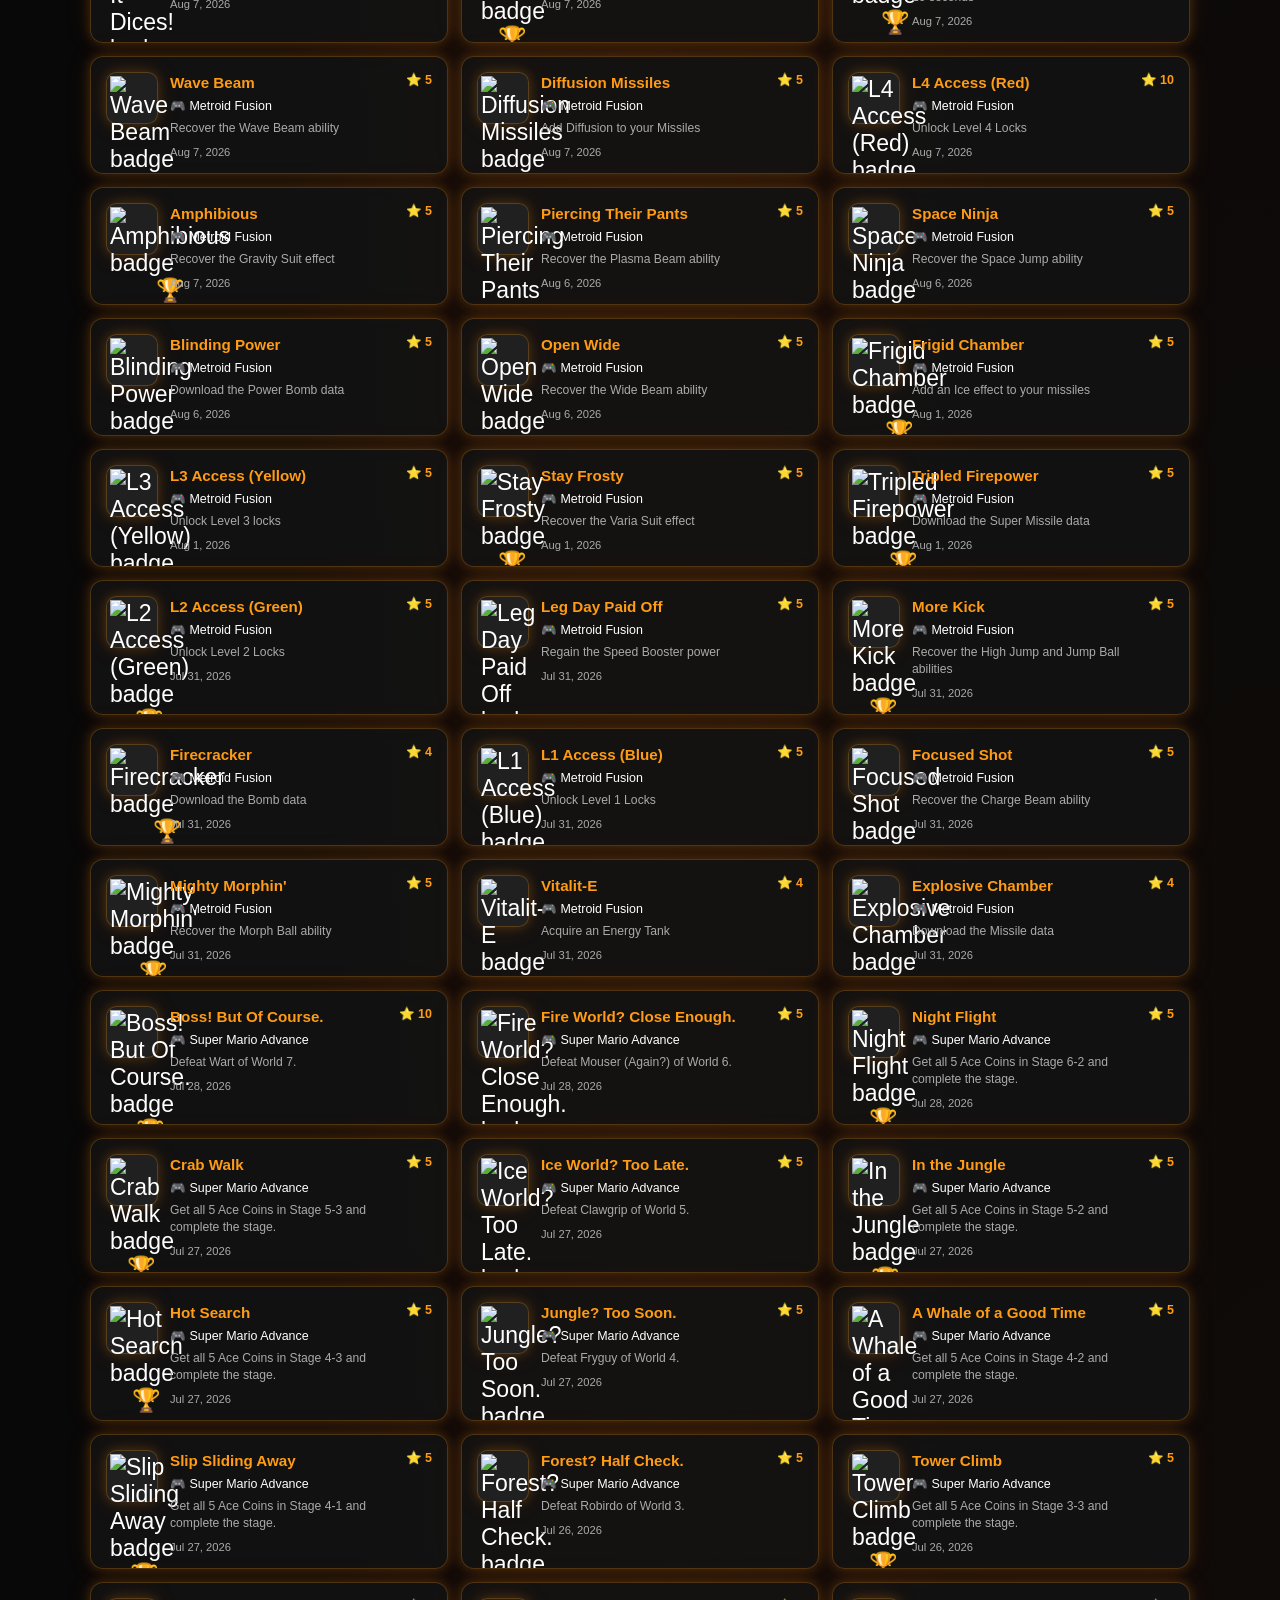
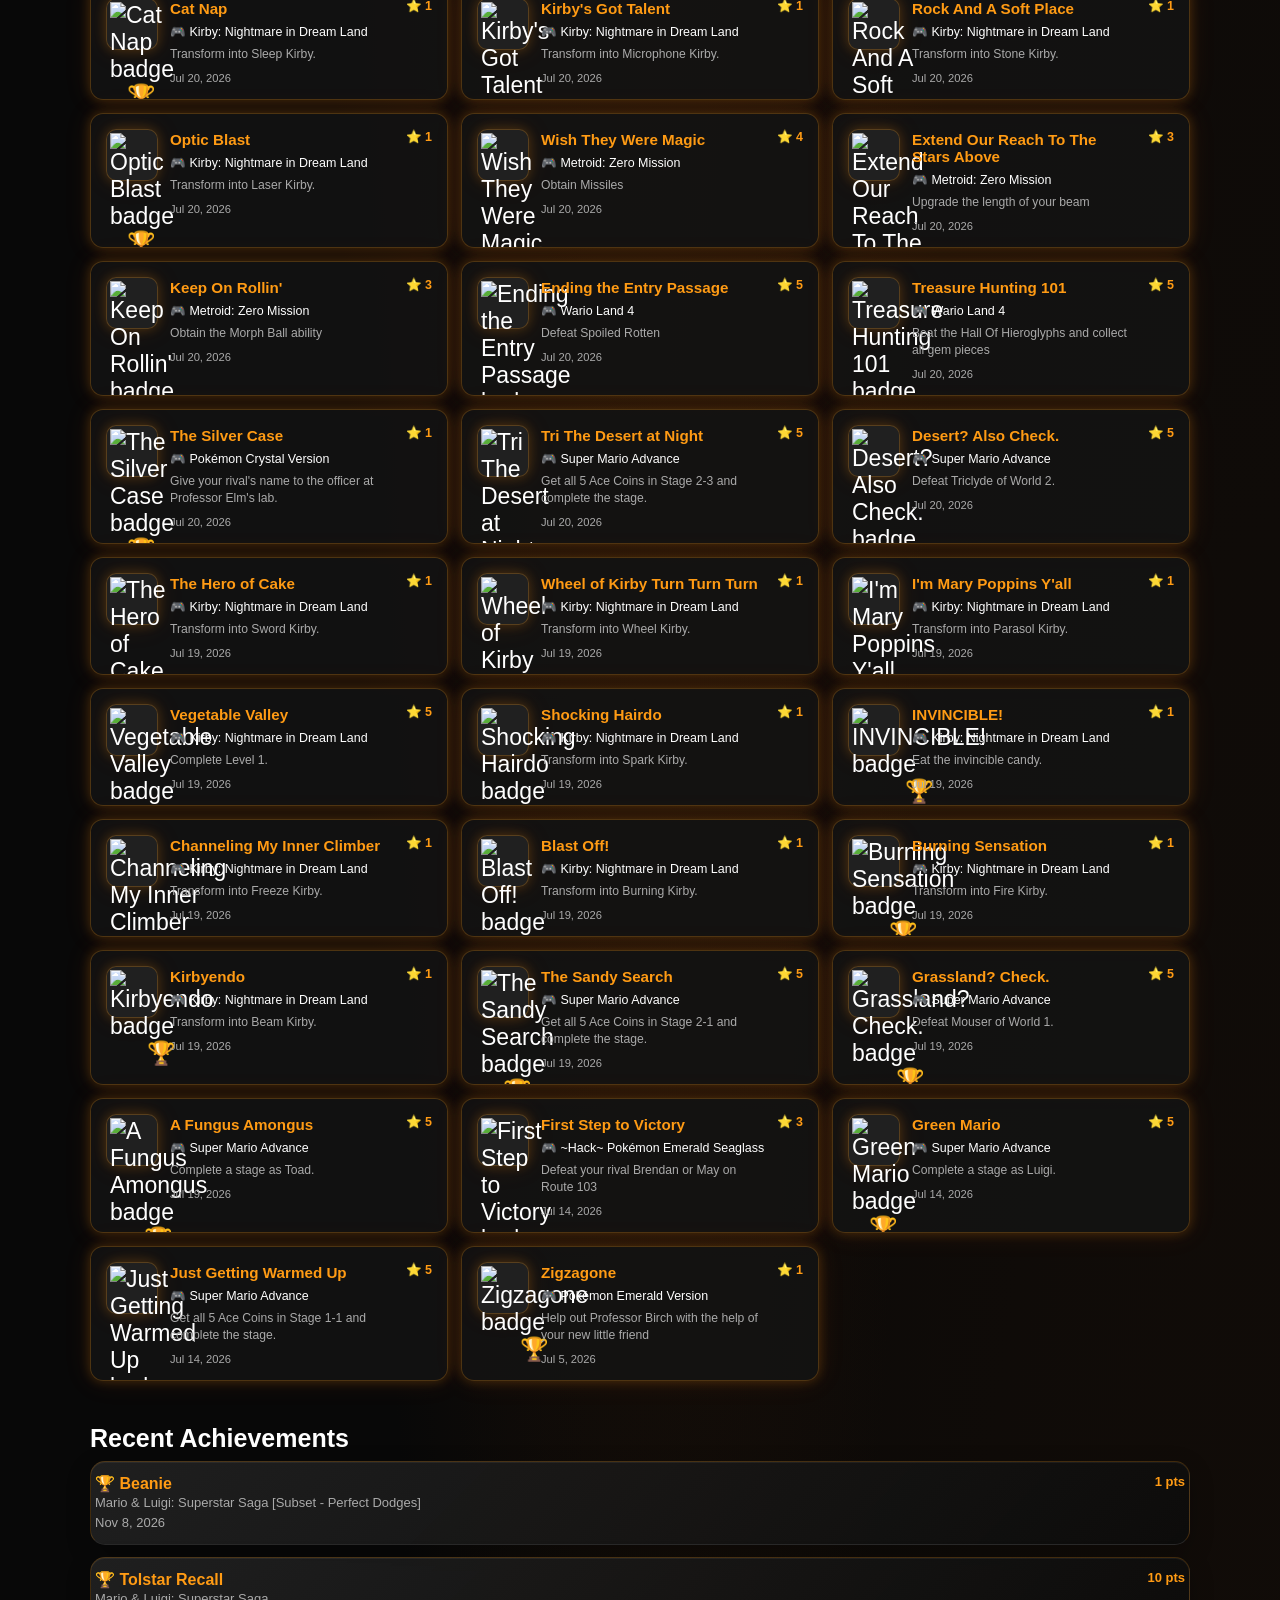
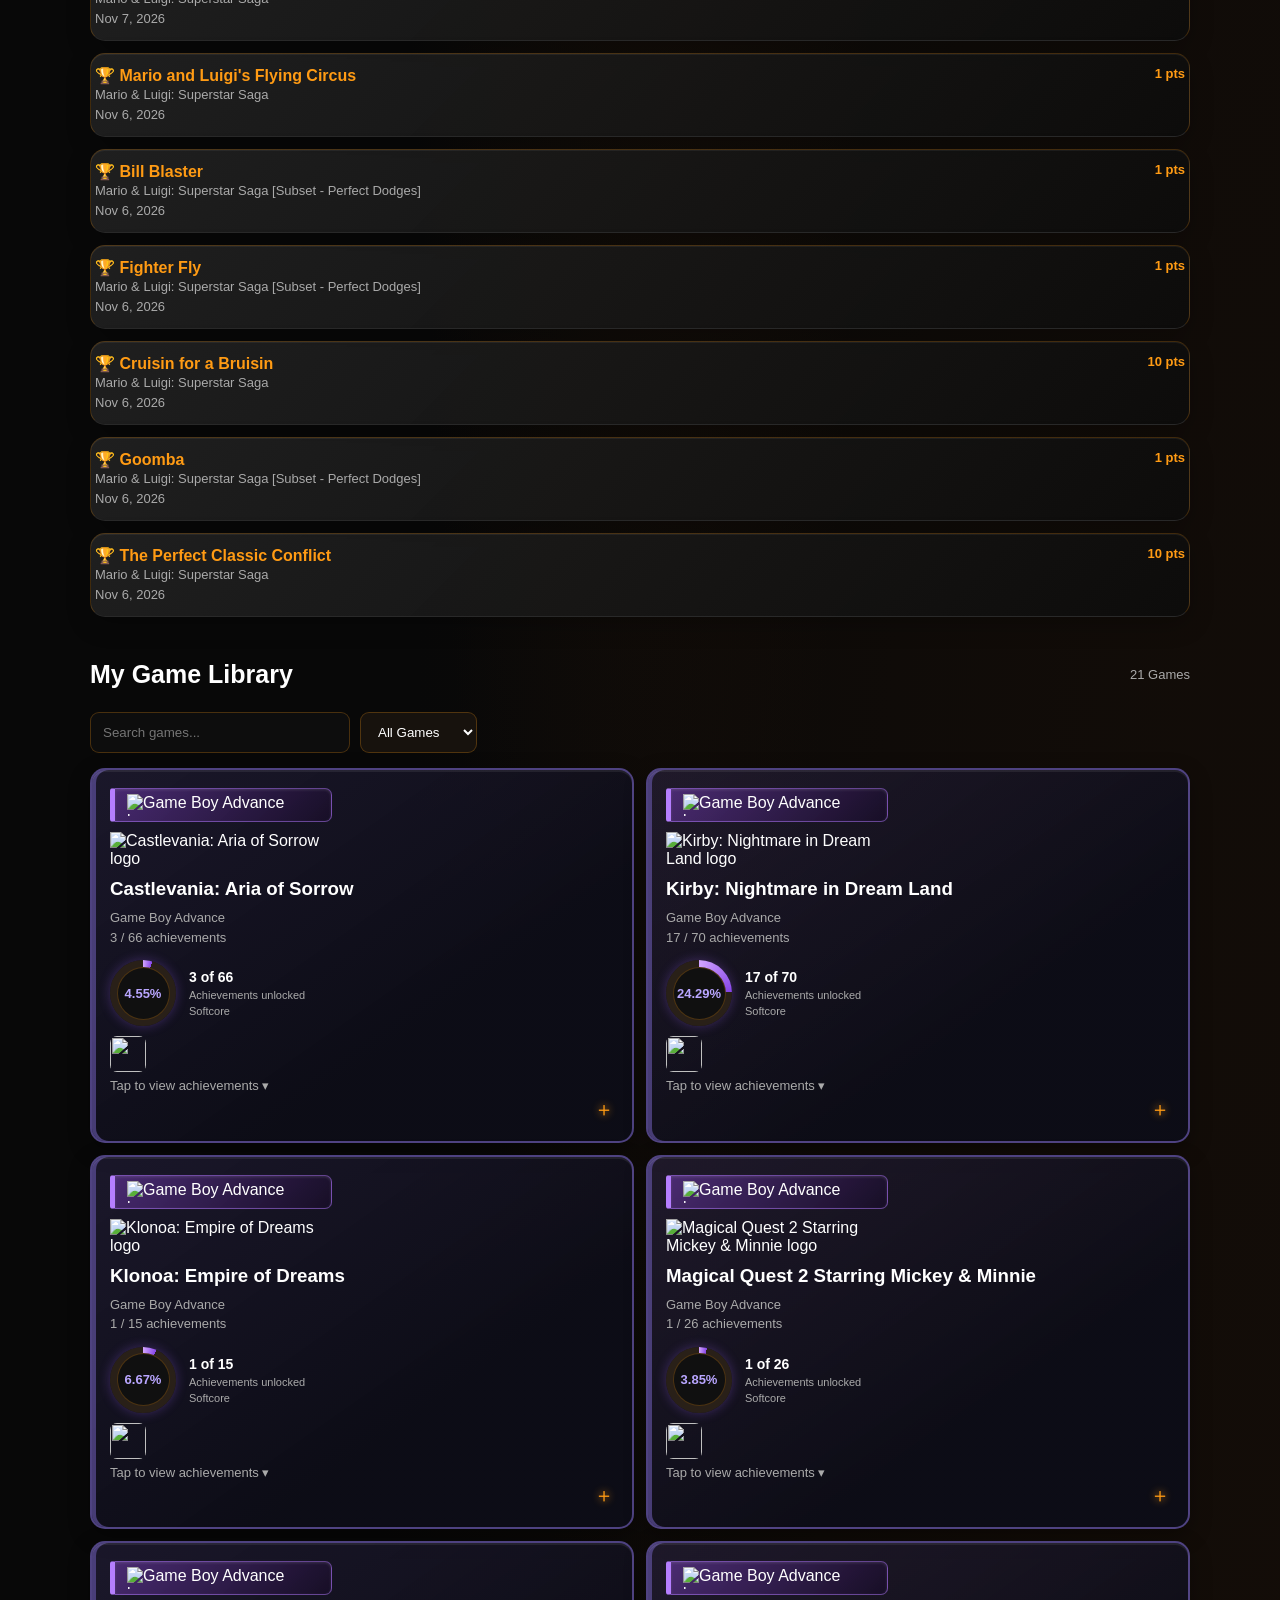
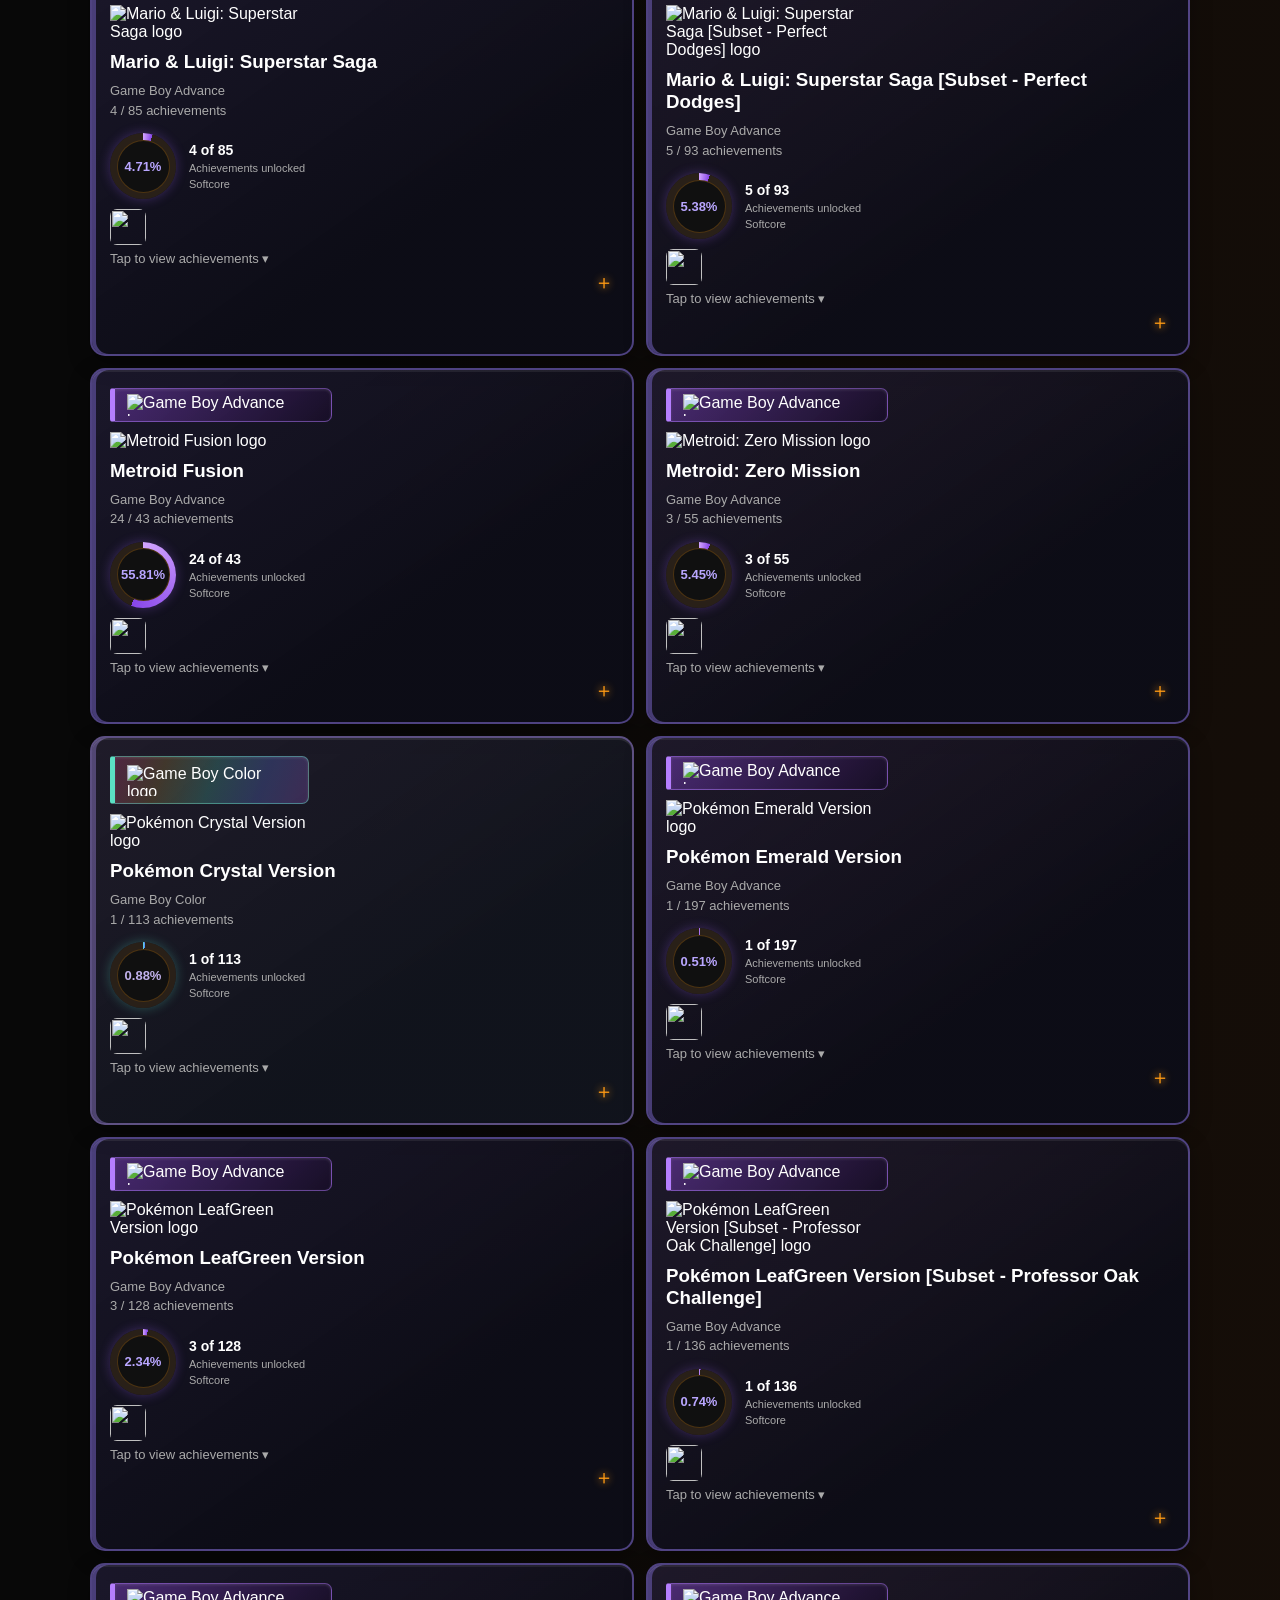
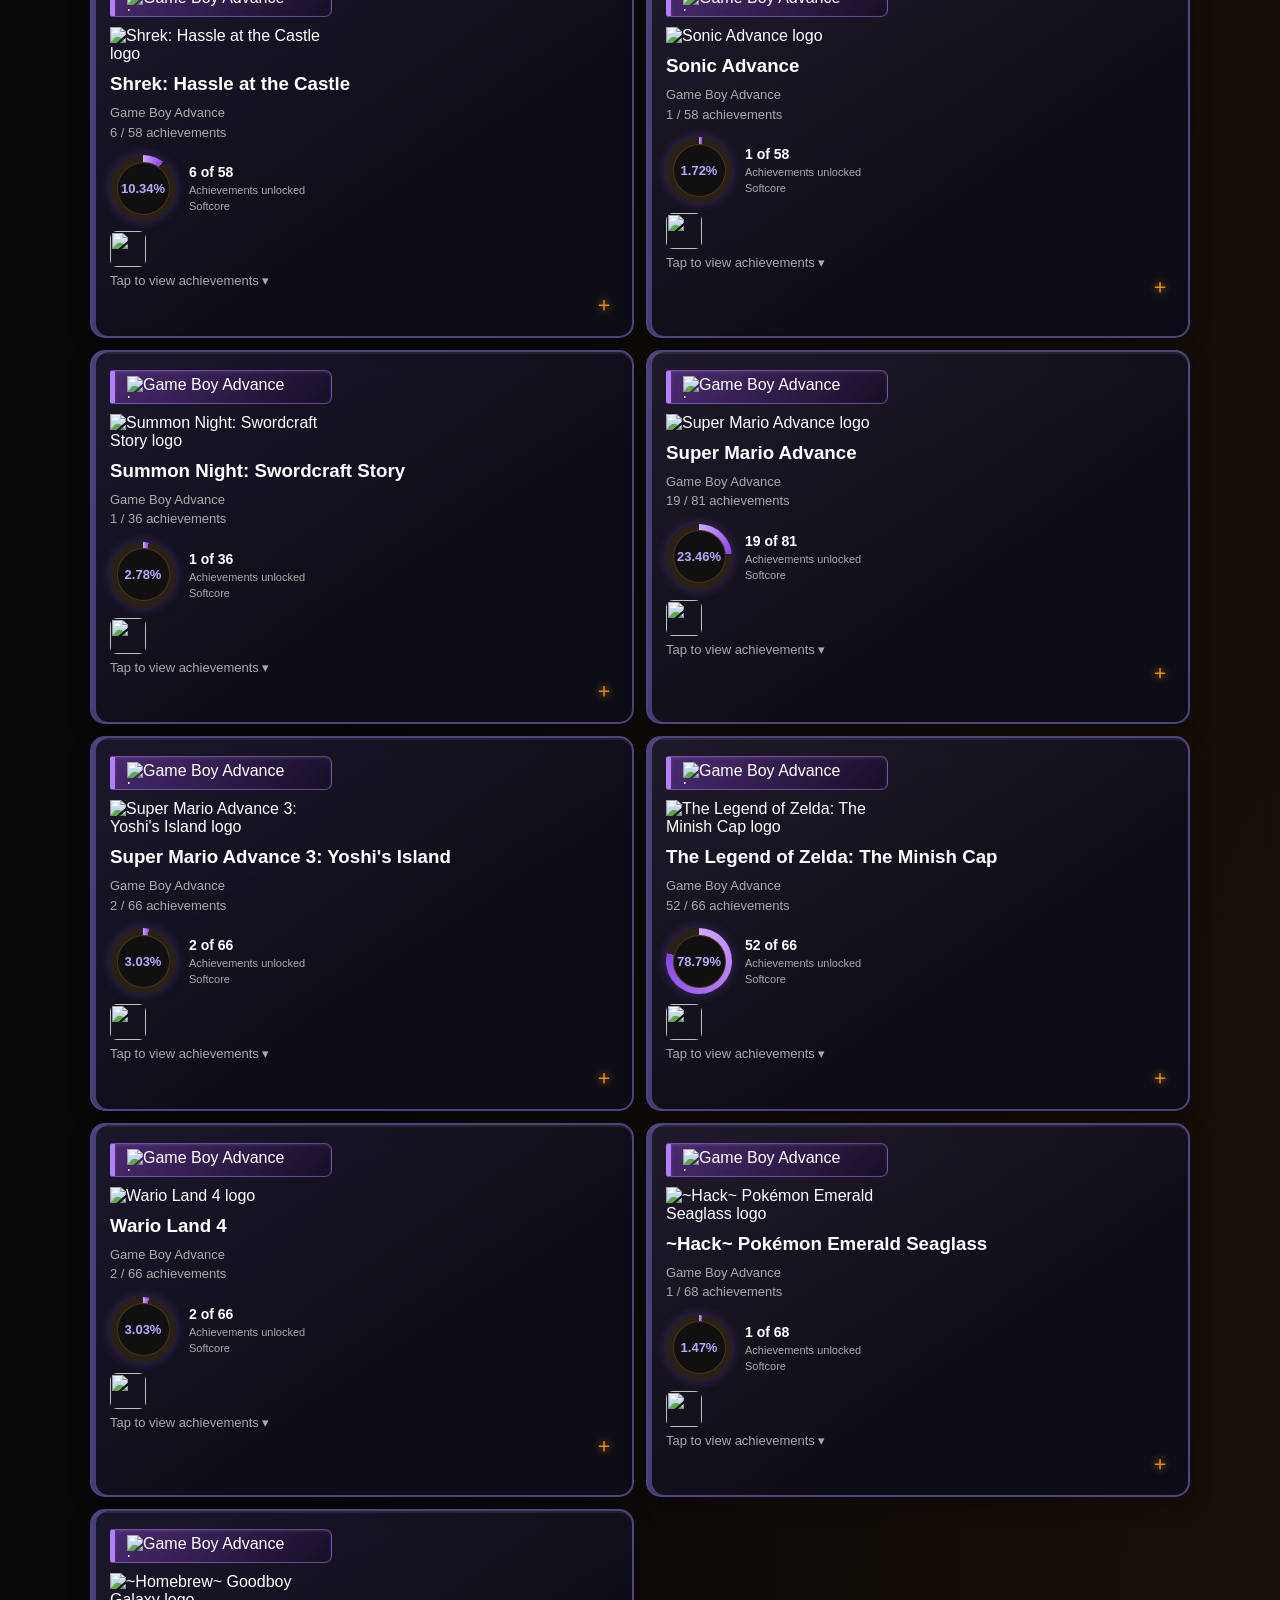
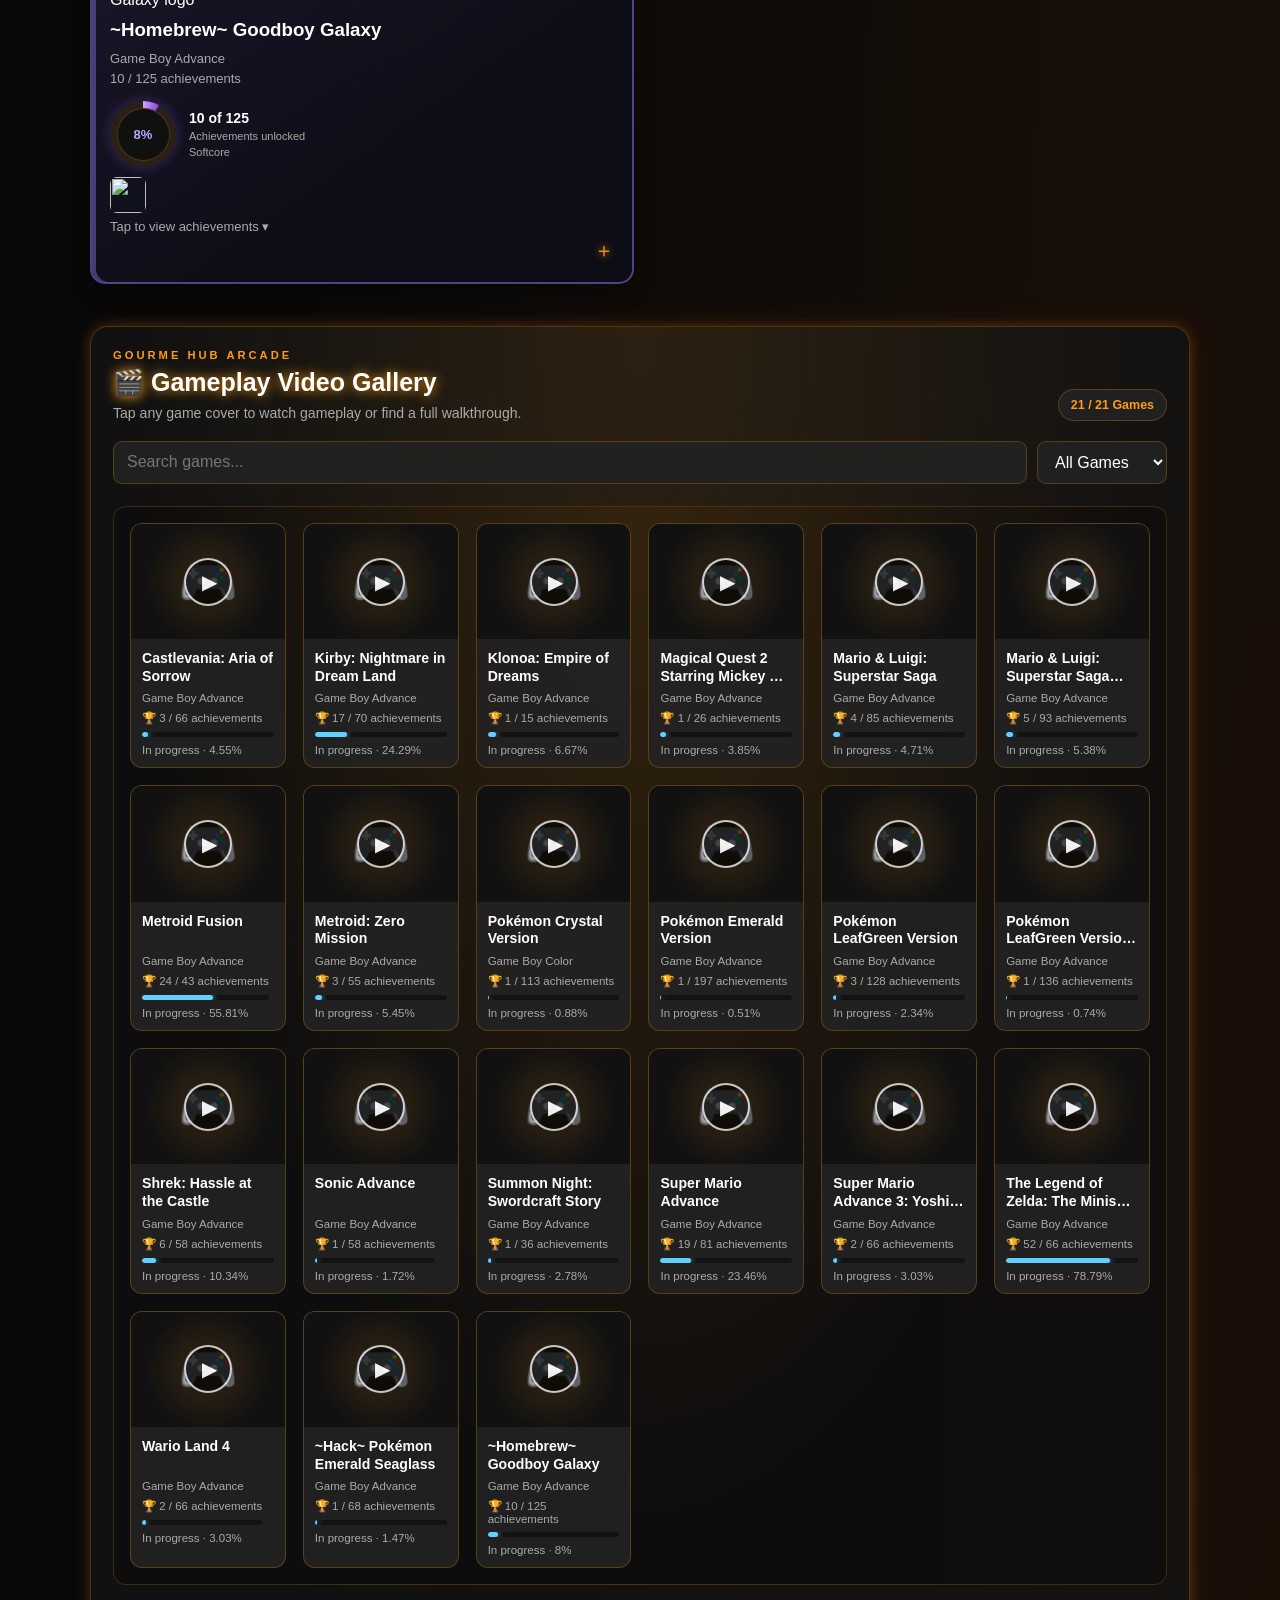
==== commit 1b27f582: "Update index.html" ====
--- a/index.html
+++ b/index.html
@@ -12,6 +12,7 @@
   <link rel="stylesheet" href="styles.css?v=gh-upgrade-20261106">
   <link rel="stylesheet" href="gourme-upgrades.css?v=gh-marquee-cards-20261107">
   <link rel="stylesheet" href="cartridge-shelf.css?v=gh-video-centered-20261107">
+  <link rel="stylesheet" href="console-hardware-effects.css?v=1">
 </head>
 
 <body>
--- a/styles.css
+++ b/styles.css
@@ -12,7 +12,6 @@
 }
 
 * { box-sizing: border-box; }
-
 html { scroll-behavior: smooth; }
 
 body {
@@ -569,4 +568,162 @@
     scroll-behavior: auto !important;
     transition-duration: .01ms !important;
   }
+}
+
+/* =====================================
+   CONSOLE-THEMED GAME CARDS
+   ===================================== */
+
+.game-card.console-gba {
+  border: 1px solid rgba(168, 105, 255, .62);
+  background:
+    linear-gradient(135deg, rgba(72, 35, 126, .28), rgba(12, 12, 18, .88) 58%),
+    linear-gradient(145deg, rgba(40,40,40,.72), rgba(12,12,12,.82));
+  box-shadow:
+    inset 0 1px 0 rgba(226, 196, 255, .12),
+    inset 4px 0 0 rgba(171, 104, 255, .72),
+    0 8px 25px rgba(0,0,0,.26);
+}
+
+.game-card.console-gba:hover {
+  border-color: rgba(194, 145, 255, .95);
+  box-shadow:
+    inset 4px 0 0 rgba(190, 135, 255, .9),
+    0 0 20px rgba(150, 82, 255, .24),
+    0 12px 30px rgba(0,0,0,.34);
+}
+
+.game-card.console-gbc {
+  border: 1px solid transparent;
+  background:
+    linear-gradient(145deg, rgba(15, 18, 30, .96), rgba(10, 10, 16, .96)) padding-box,
+    linear-gradient(135deg, #ff4f9a, #ffcf45, #5be0c4, #6d8cff, #bd70ff) border-box;
+  box-shadow:
+    inset 0 1px 0 rgba(255,255,255,.10),
+    inset 4px 0 0 rgba(91, 224, 196, .65),
+    0 8px 25px rgba(0,0,0,.26);
+}
+
+.game-card.console-gbc:hover {
+  box-shadow:
+    inset 4px 0 0 rgba(91, 224, 196, .9),
+    0 0 22px rgba(108, 180, 255, .22),
+    0 12px 30px rgba(0,0,0,.34);
+}
+
+/* CONSOLE-COLORED COVER FRAMES */
+
+.game-card.console-gba .game-cover,
+.game-card.console-gba .game-cover-placeholder {
+  border-color: rgba(181, 126, 255, .58);
+  box-shadow: 0 0 12px rgba(160, 100, 255, .18);
+}
+
+.game-card.console-gbc .game-cover,
+.game-card.console-gbc .game-cover-placeholder {
+  border-color: rgba(105, 221, 205, .7);
+  box-shadow: 0 0 12px rgba(91, 224, 196, .2);
+}
+
+/* MATCHING PROGRESS RINGS */
+
+.game-card.console-gba .game-progress-ring {
+  background: conic-gradient(
+    #d3a5ff 0%,
+    #8746e8 var(--game-progress,0%),
+    #292018 var(--game-progress,0%),
+    #292018 100%
+  );
+  box-shadow: 0 0 12px rgba(160, 100, 255, .3);
+}
+
+.game-card.console-gbc .game-progress-ring {
+  background: conic-gradient(
+    #68e5d0 0%,
+    #538dff var(--game-progress,0%),
+    #292018 var(--game-progress,0%),
+    #292018 100%
+  );
+  box-shadow: 0 0 12px rgba(91, 224, 196, .3);
+}
+
+/* =========================================
+   OFFICIAL CONSOLE LOGO CARTRIDGE LABELS
+   ========================================= */
+
+.game-card .console-cartridge-label {
+  display: flex;
+  align-items: center;
+  justify-content: flex-start;
+  width: fit-content;
+  max-width: 100%;
+  min-height: 34px;
+  margin: 0 0 10px;
+  padding: 5px 12px;
+  overflow: hidden;
+  border: 1px solid rgba(255,255,255,.22);
+  border-left: 4px solid var(--accent);
+  border-radius: 3px 7px 7px 3px;
+  background: linear-gradient(180deg,rgba(255,255,255,.10),rgba(0,0,0,.28));
+  box-shadow:
+    inset 0 1px 0 rgba(255,255,255,.10),
+    0 2px 6px rgba(0,0,0,.28);
+}
+
+.console-cartridge-logo {
+  display: block;
+  width: auto;
+  max-width: min(100%, 190px);
+  height: 22px;
+  object-fit: contain;
+  object-position: left center;
+}
+
+.game-card.console-gba .console-cartridge-label {
+  border-color: rgba(181,126,255,.48);
+  border-left-color: #b57eff;
+  background: linear-gradient(135deg,rgba(103,55,159,.62),rgba(24,15,39,.9));
+}
+
+.game-card.console-gbc .console-cartridge-label {
+  min-height: 48px;
+  border-color: rgba(105,221,205,.48);
+  border-left-color: #5be0c4;
+  background:
+    linear-gradient(
+      110deg,
+      rgba(255,79,154,.22),
+      rgba(255,207,69,.16),
+      rgba(91,224,196,.22),
+      rgba(109,140,255,.24),
+      rgba(189,112,255,.22)
+    );
+}
+
+.game-card.console-gbc .console-cartridge-logo {
+  height: 31px;
+  max-width: min(100%, 150px);
+}
+
+@media (max-width: 500px) {
+  .game-card .console-cartridge-label {
+    min-height: 30px;
+    margin-bottom: 8px;
+    padding: 4px 8px;
+  }
+
+  .console-cartridge-logo {
+    height: 19px;
+    max-width: min(100%, 155px);
+  }
+
+  .game-card.console-gbc .console-cartridge-label {
+    min-height: 42px;
+  }
+
+  .game-card.console-gbc .console-cartridge-logo {
+    height: 26px;
+    max-width: min(100%, 125px);
+  }
+  }
   
--- a/console-hardware-effects.css
+++ b/console-hardware-effects.css
@@ -0,0 +1,220 @@
+
+/* ==========================================
+   GOURME HUB — CONSOLE HARDWARE THEMES
+   Animated selection borders + authentic
+   Game Boy Advance / Game Boy Color styling
+   ========================================== */
+
+.game-card.console-gba {
+  --console-main: #6555a5;
+  --console-light: #a99ae9;
+  --console-dark: #211c43;
+  --console-glow: rgba(119, 94, 210, .42);
+  border: 2px solid rgba(101, 85, 165, .75);
+  background:
+    linear-gradient(145deg,
+      rgba(77, 65, 133, .28),
+      rgba(13, 13, 23, .96) 65%);
+  box-shadow:
+    inset 0 2px 0 rgba(255,255,255,.07),
+    inset 4px 0 0 rgba(101,85,165,.65),
+    0 7px 22px rgba(0,0,0,.3);
+}
+
+.game-card.console-gbc {
+  --console-main: #7665a5;
+  --console-light: #b5a4e8;
+  --console-dark: #302448;
+  --console-glow: rgba(143, 118, 190, .42);
+  border: 2px solid rgba(118, 101, 165, .75);
+  background:
+    linear-gradient(145deg,
+      rgba(118, 101, 165, .22),
+      rgba(17, 20, 29, .96) 65%);
+  box-shadow:
+    inset 0 2px 0 rgba(255,255,255,.09),
+    inset 4px 0 0 rgba(118,101,165,.6),
+    0 7px 22px rgba(0,0,0,.3);
+}
+
+/* Hardware-inspired cartridge labels */
+
+.console-gba .console-cartridge-label {
+  border-color: #8072c3;
+  border-left: 5px solid #b0a0ef;
+  background: linear-gradient(
+    135deg,
+    #40386f,
+    #211e42
+  );
+  box-shadow: inset 0 1px 3px rgba(255,255,255,.12);
+}
+
+.console-gbc .console-cartridge-label {
+  border-color: #9383c1;
+  border-left: 5px solid #b7a5ed;
+  background: linear-gradient(
+    135deg,
+    #544675,
+    #29213d
+  );
+  box-shadow: inset 0 1px 3px rgba(255,255,255,.12);
+}
+
+/* Console-matched game covers */
+
+.console-gba .game-cover,
+.console-gba .game-cover-placeholder {
+  border: 2px solid #8274bd;
+  box-shadow: 0 0 12px rgba(119,94,210,.25);
+}
+
+.console-gbc .game-cover,
+.console-gbc .game-cover-placeholder {
+  border: 2px solid #9383bd;
+  box-shadow: 0 0 12px rgba(143,118,190,.25);
+}
+
+/* Console-matched progress rings */
+
+.console-gba .game-progress-ring {
+  background: conic-gradient(
+    #b9a6ff 0%,
+    #6650b1 var(--game-progress,0%),
+    #29253b var(--game-progress,0%),
+    #29253b 100%
+  );
+  box-shadow: 0 0 13px rgba(119,94,210,.35);
+}
+
+.console-gbc .game-progress-ring {
+  background: conic-gradient(
+    #c2b2ed 0%,
+    #7864ad var(--game-progress,0%),
+    #30283f var(--game-progress,0%),
+    #30283f 100%
+  );
+  box-shadow: 0 0 13px rgba(143,118,190,.35);
+}
+
+/* Console-matched achievement accents */
+
+.console-gba .achievement-earned strong,
+.console-gba .achievement-points,
+.console-gba .game-ring-center strong {
+  color: #b9a6ff;
+}
+
+.console-gbc .achievement-earned strong,
+.console-gbc .achievement-points,
+.console-gbc .game-ring-center strong {
+  color: #c2b2ed;
+}
+
+/* ==========================================
+   ANIMATED SELECTION BORDER
+   ========================================== */
+
+.game-card.console-gba,
+.game-card.console-gbc {
+  position: relative;
+  isolation: isolate;
+  transition:
+    transform .3s ease,
+    border-color .3s ease,
+    box-shadow .3s ease;
+}
+
+.game-card.console-gba::after,
+.game-card.console-gbc::after {
+  content: "";
+  position: absolute;
+  inset: -2px;
+  z-index: 3;
+  border: 2px solid var(--console-light);
+  border-radius: inherit;
+  opacity: 0;
+  pointer-events: none;
+  box-shadow:
+    0 0 9px var(--console-glow),
+    0 0 20px var(--console-glow);
+  transition: opacity .25s ease;
+}
+
+/* Desktop hover */
+
+@media (hover: hover) and (pointer: fine) {
+  .game-card.console-gba:hover,
+  .game-card.console-gbc:hover {
+    transform: translateY(-4px);
+    border-color: var(--console-light);
+    box-shadow:
+      0 0 13px var(--console-glow),
+      0 0 25px var(--console-glow),
+      0 12px 28px rgba(0,0,0,.4);
+  }
+
+  .game-card.console-gba:hover::after,
+  .game-card.console-gbc:hover::after {
+    opacity: 1;
+    animation: consoleBorderPulse 2s ease-in-out infinite;
+  }
+}
+
+/* Tapped or keyboard-selected cards */
+
+.game-card.console-gba:focus-within,
+.game-card.console-gbc:focus-within {
+  border-color: var(--console-light);
+  box-shadow:
+    0 0 13px var(--console-glow),
+    0 0 24px var(--console-glow);
+}
+
+.game-card.console-gba:focus-within::after,
+.game-card.console-gbc:focus-within::after {
+  opacity: 1;
+  animation: consoleBorderPulse 2s ease-in-out infinite;
+}
+
+/* Mobile touch feedback */
+
+@media (hover: none) {
+  .game-card.console-gba:active,
+  .game-card.console-gbc:active {
+    transform: scale(.985);
+    border-color: var(--console-light);
+    box-shadow: 0 0 20px var(--console-glow);
+  }
+
+  .game-card.console-gba:active::after,
+  .game-card.console-gbc:active::after {
+    opacity: 1;
+  }
+}
+
+@keyframes consoleBorderPulse {
+  0%, 100% {
+    box-shadow:
+      0 0 7px var(--console-glow),
+      0 0 15px var(--console-glow);
+  }
+
+  50% {
+    box-shadow:
+      0 0 13px var(--console-glow),
+      0 0 27px var(--console-glow);
+  }
+}
+
+/* Respect reduced motion */
+
+@media (prefers-reduced-motion: reduce) {
+  .game-card.console-gba,
+  .game-card.console-gbc,
+  .game-card.console-gba::after,
+  .game-card.console-gbc::after {
+    animation: none !important;
+    transition: none !important;
+  }
+}
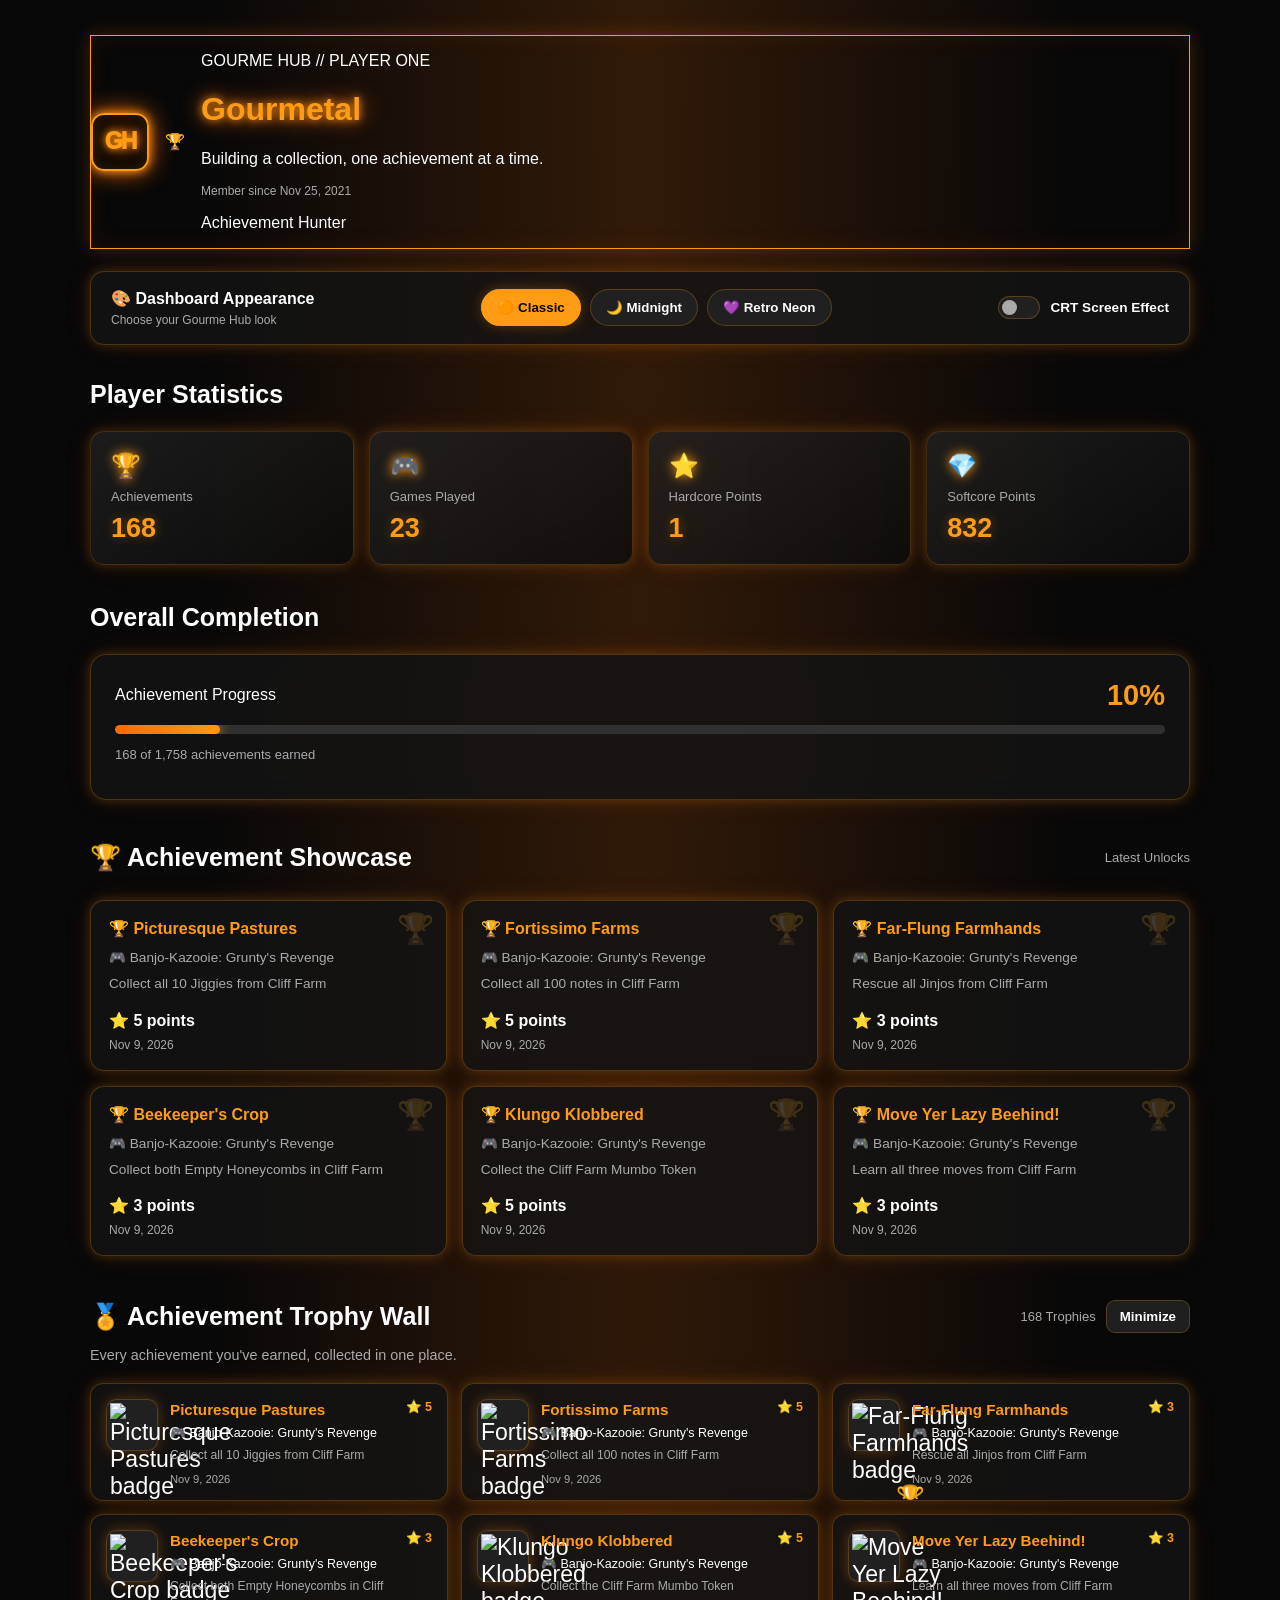
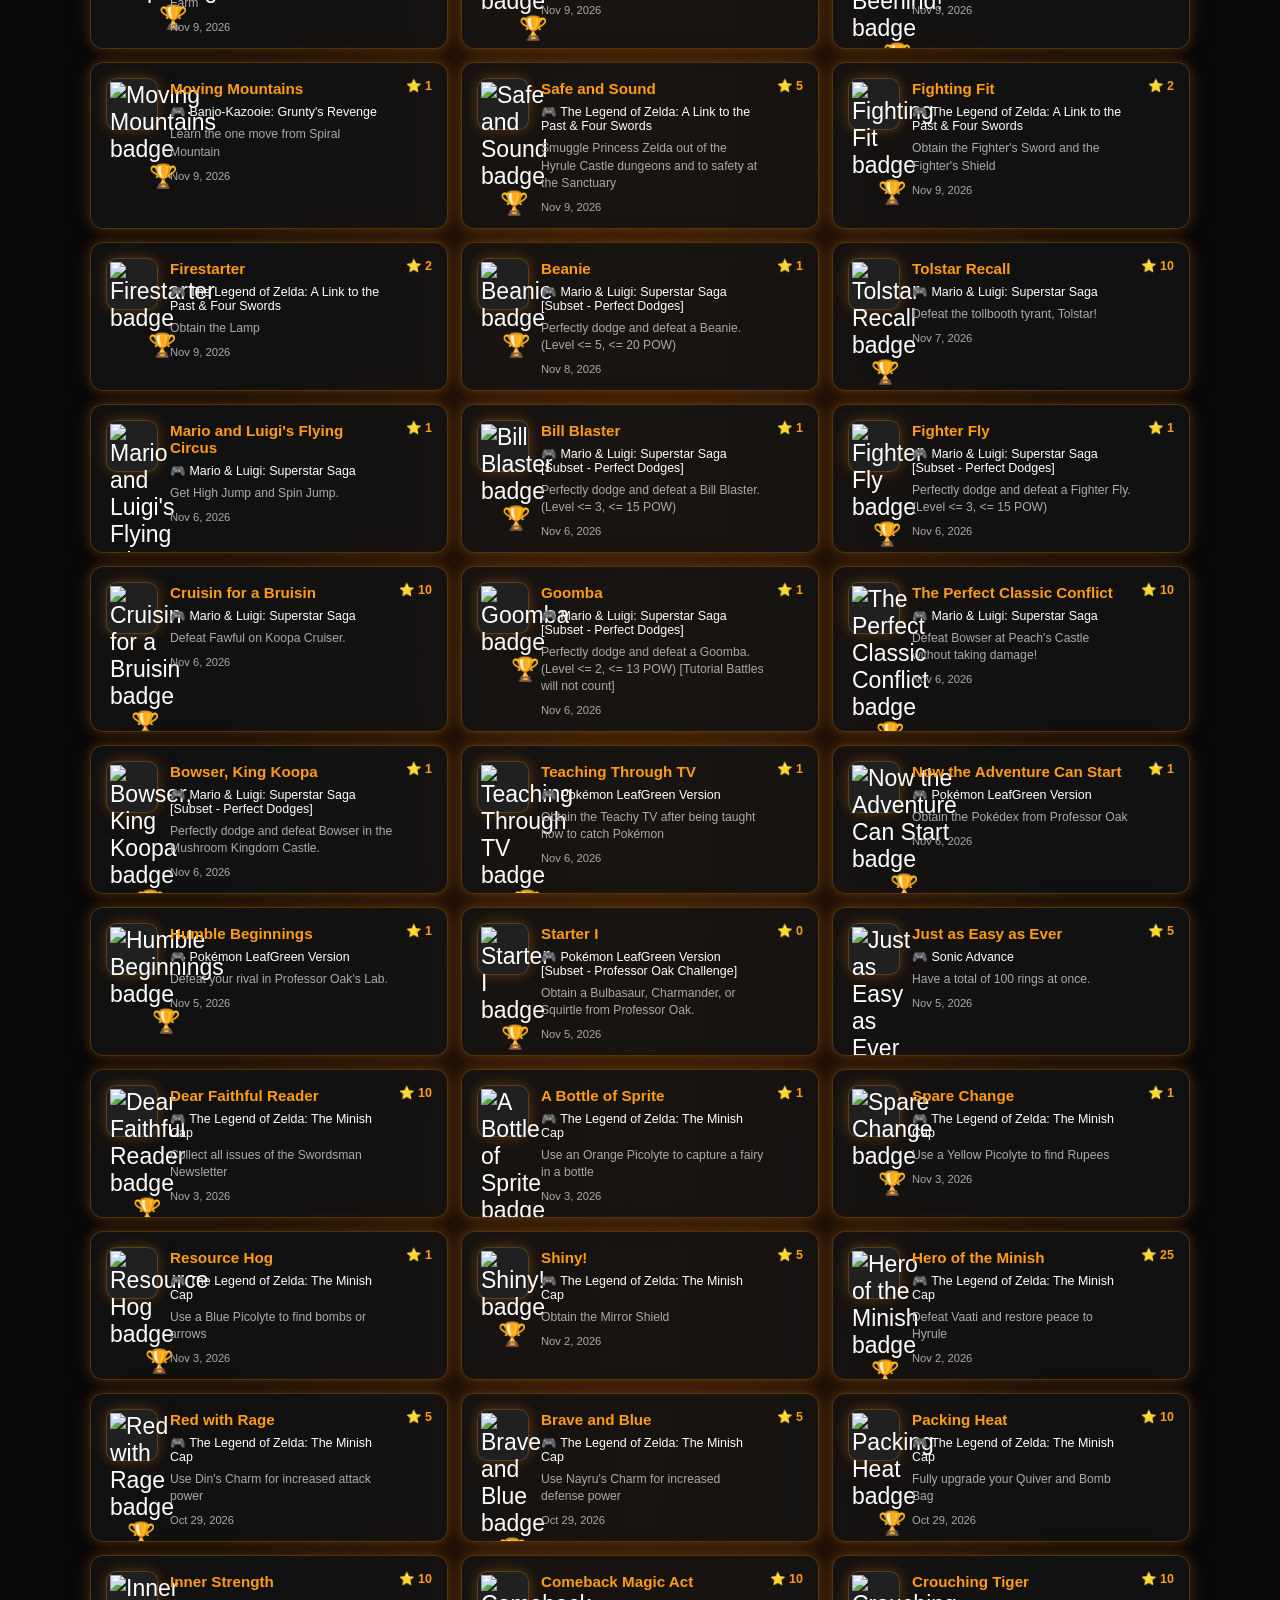
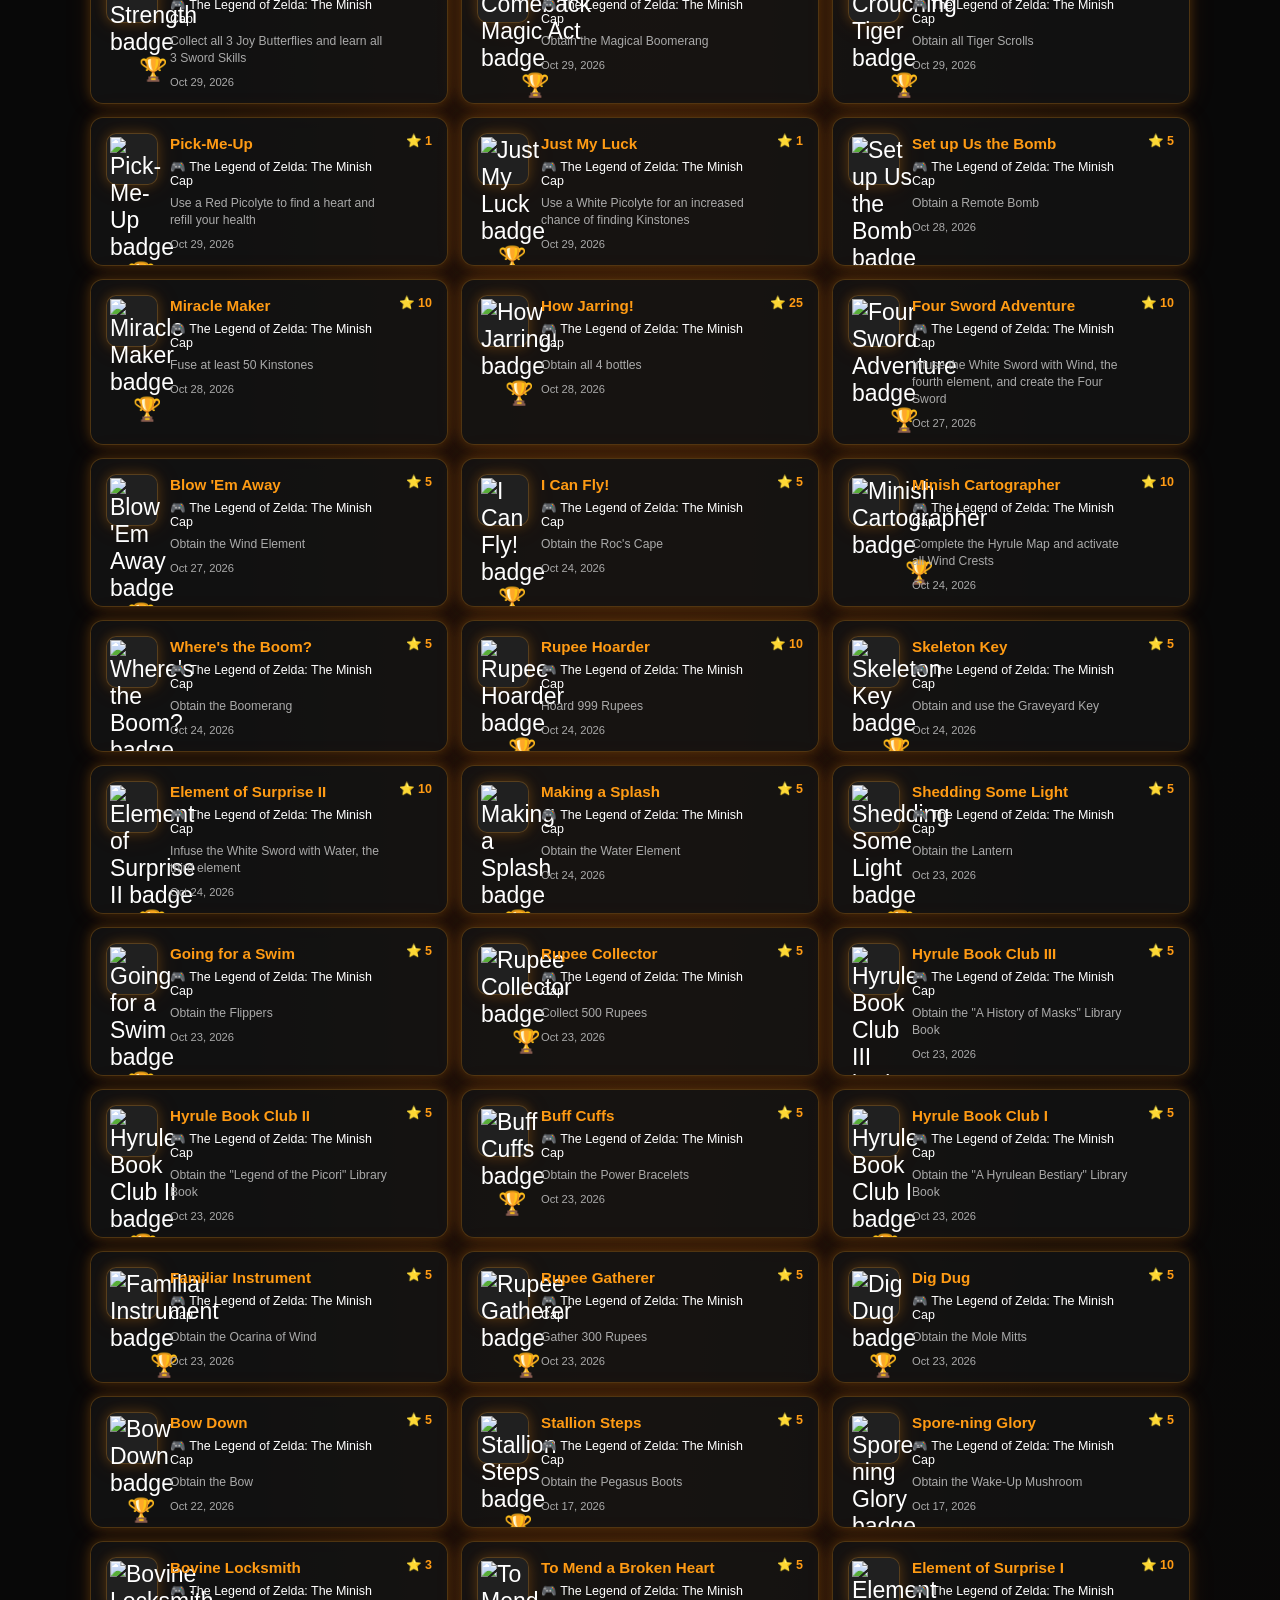
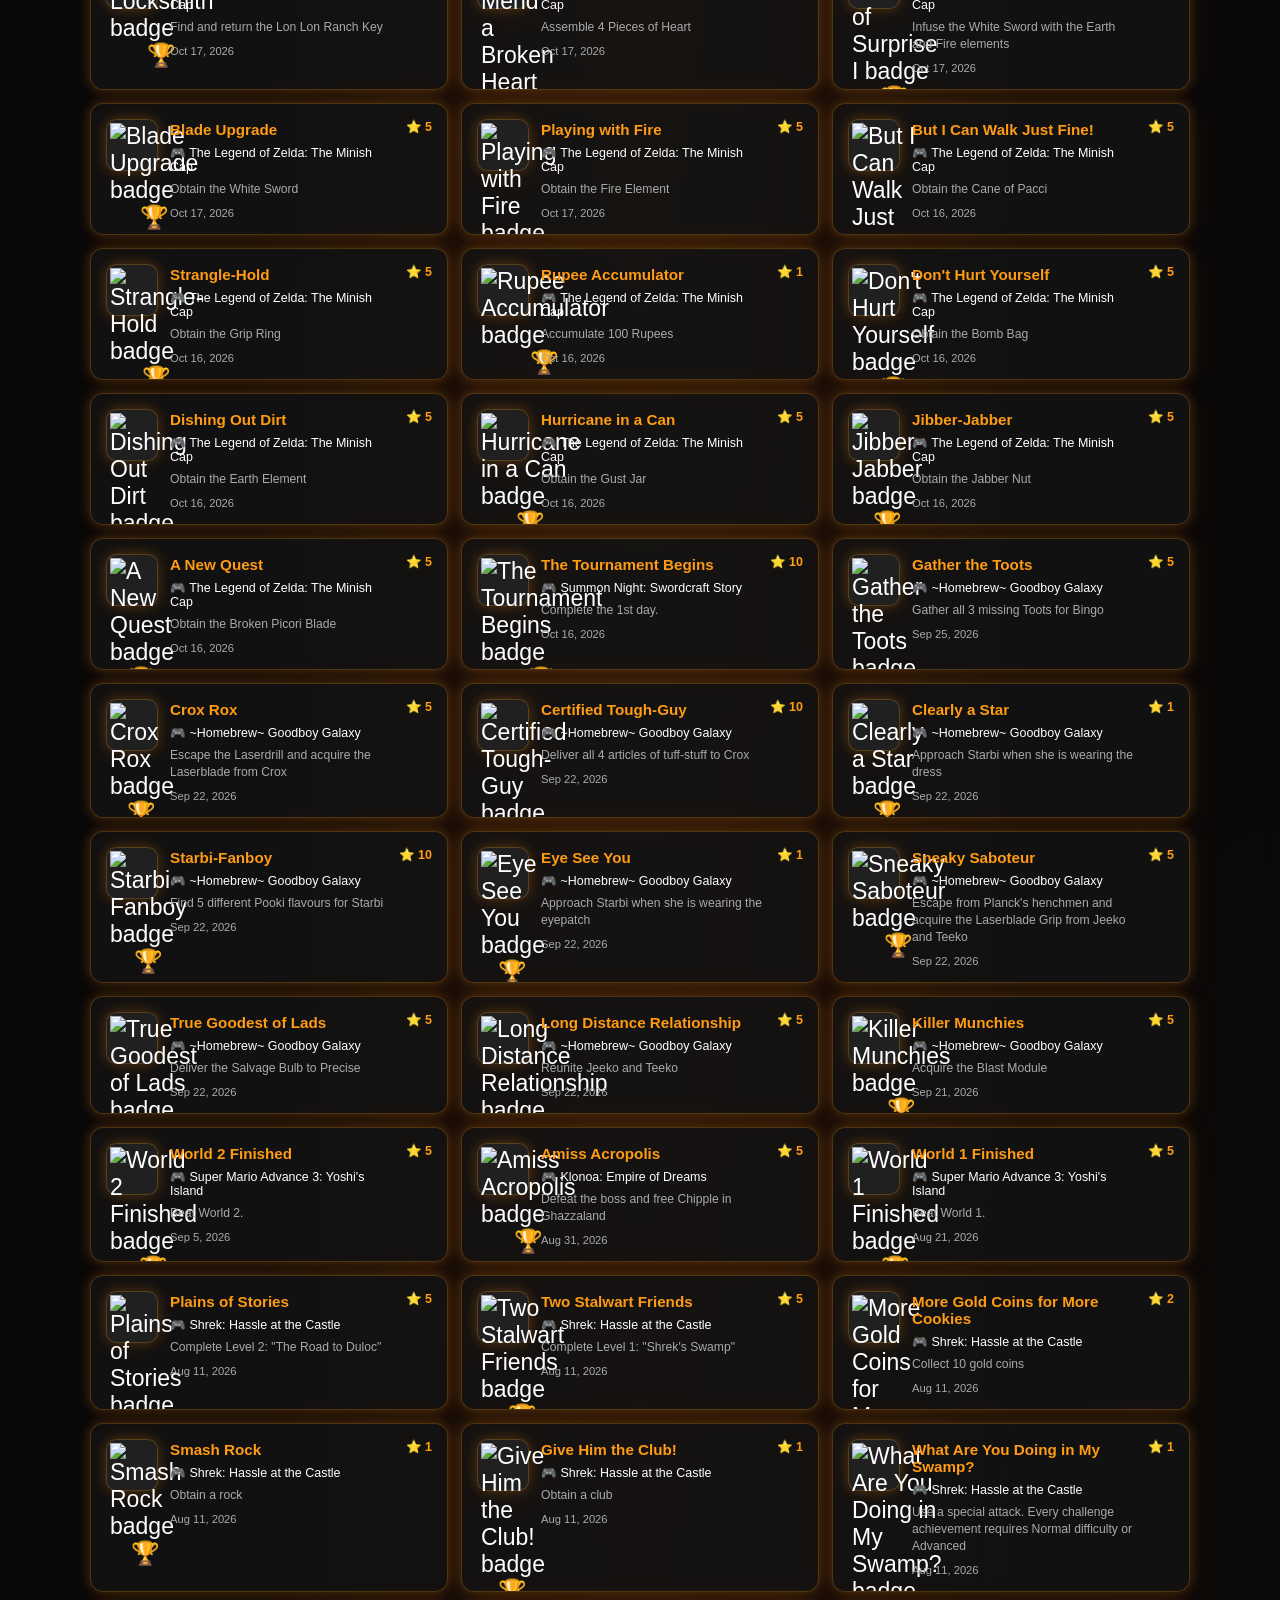
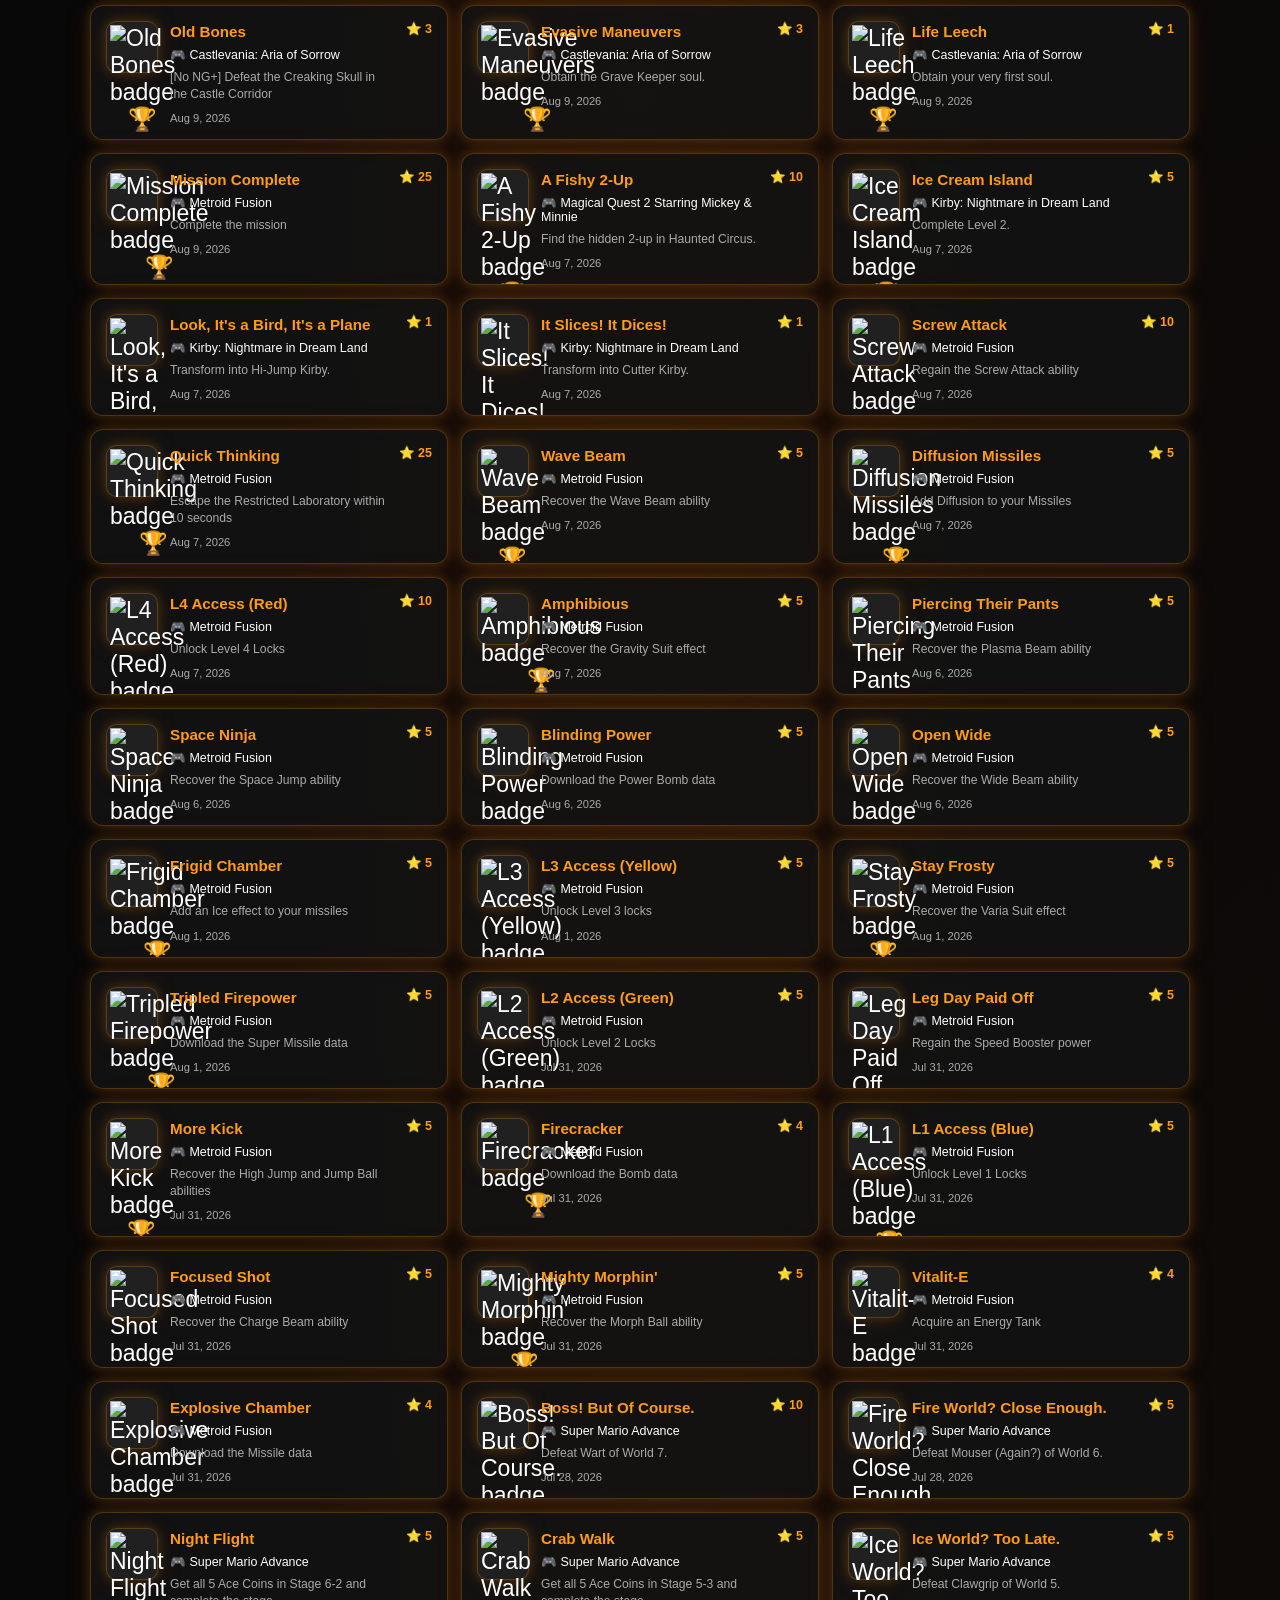
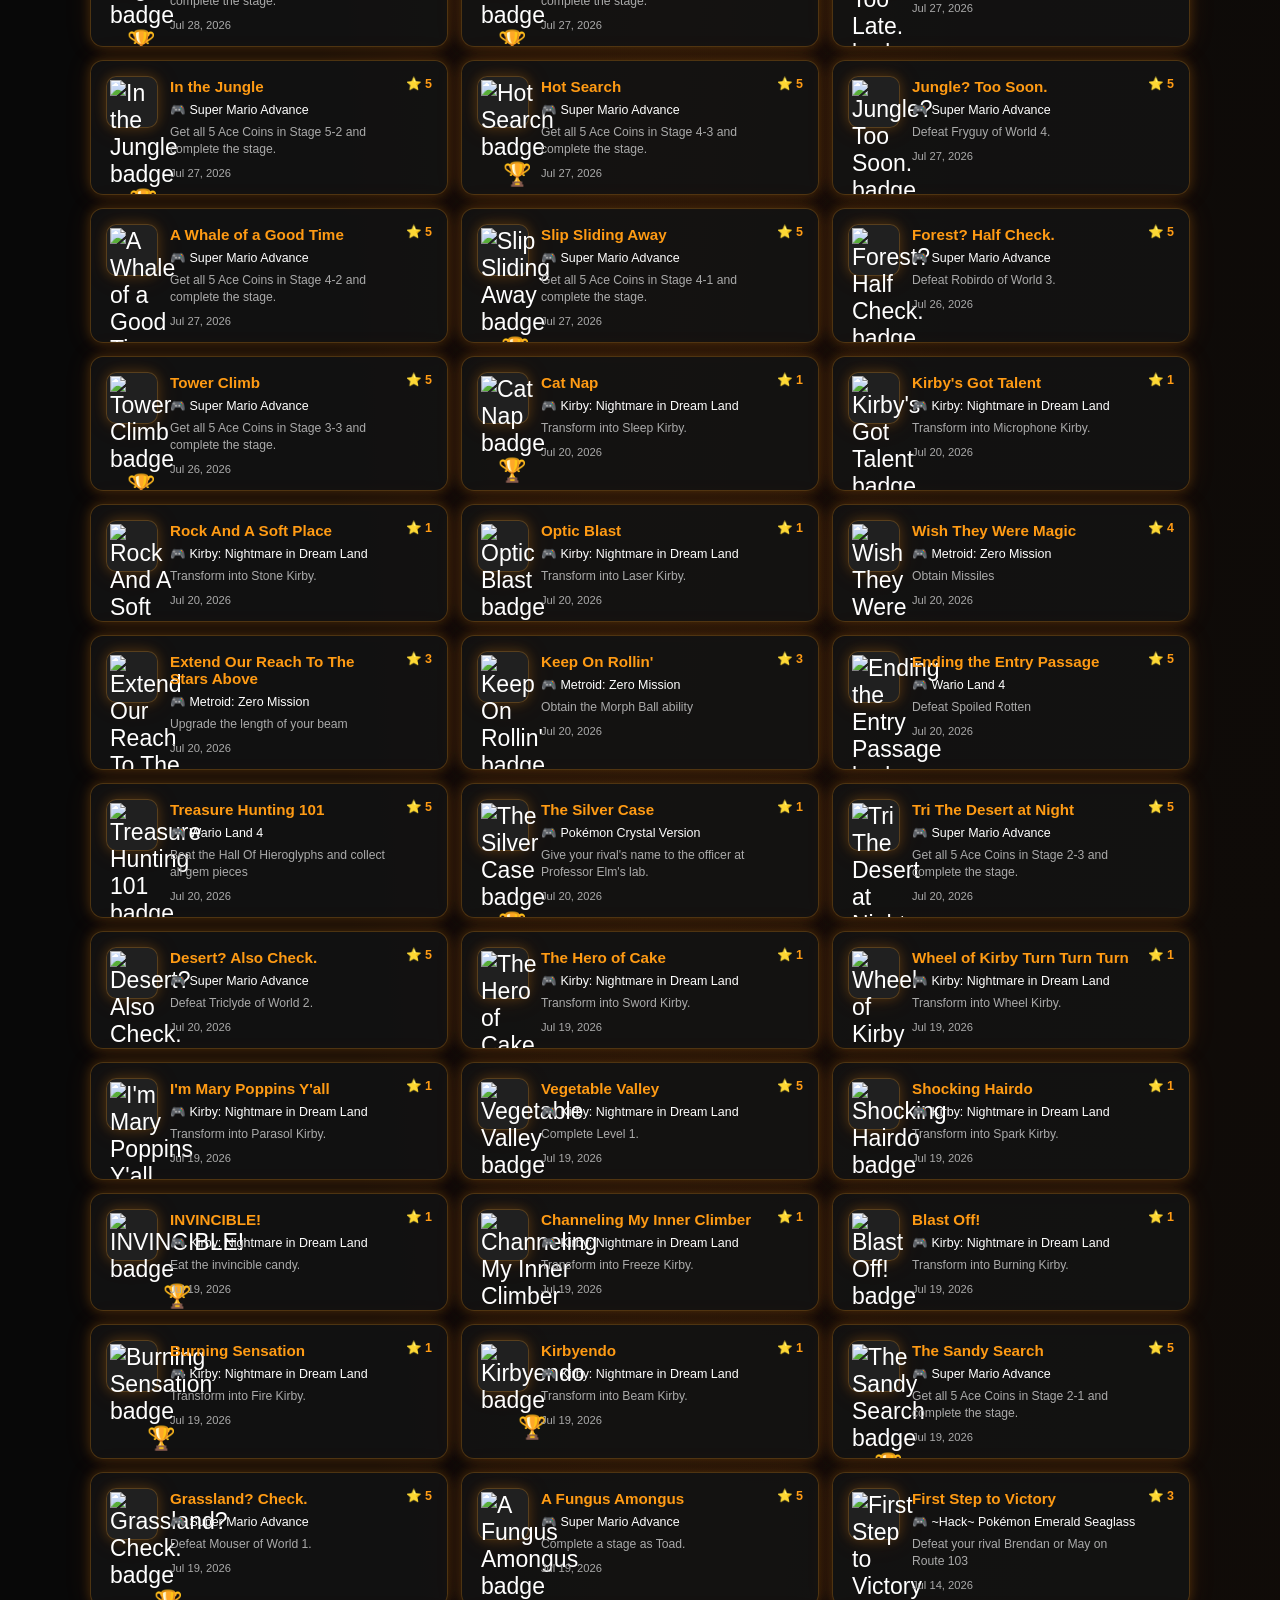
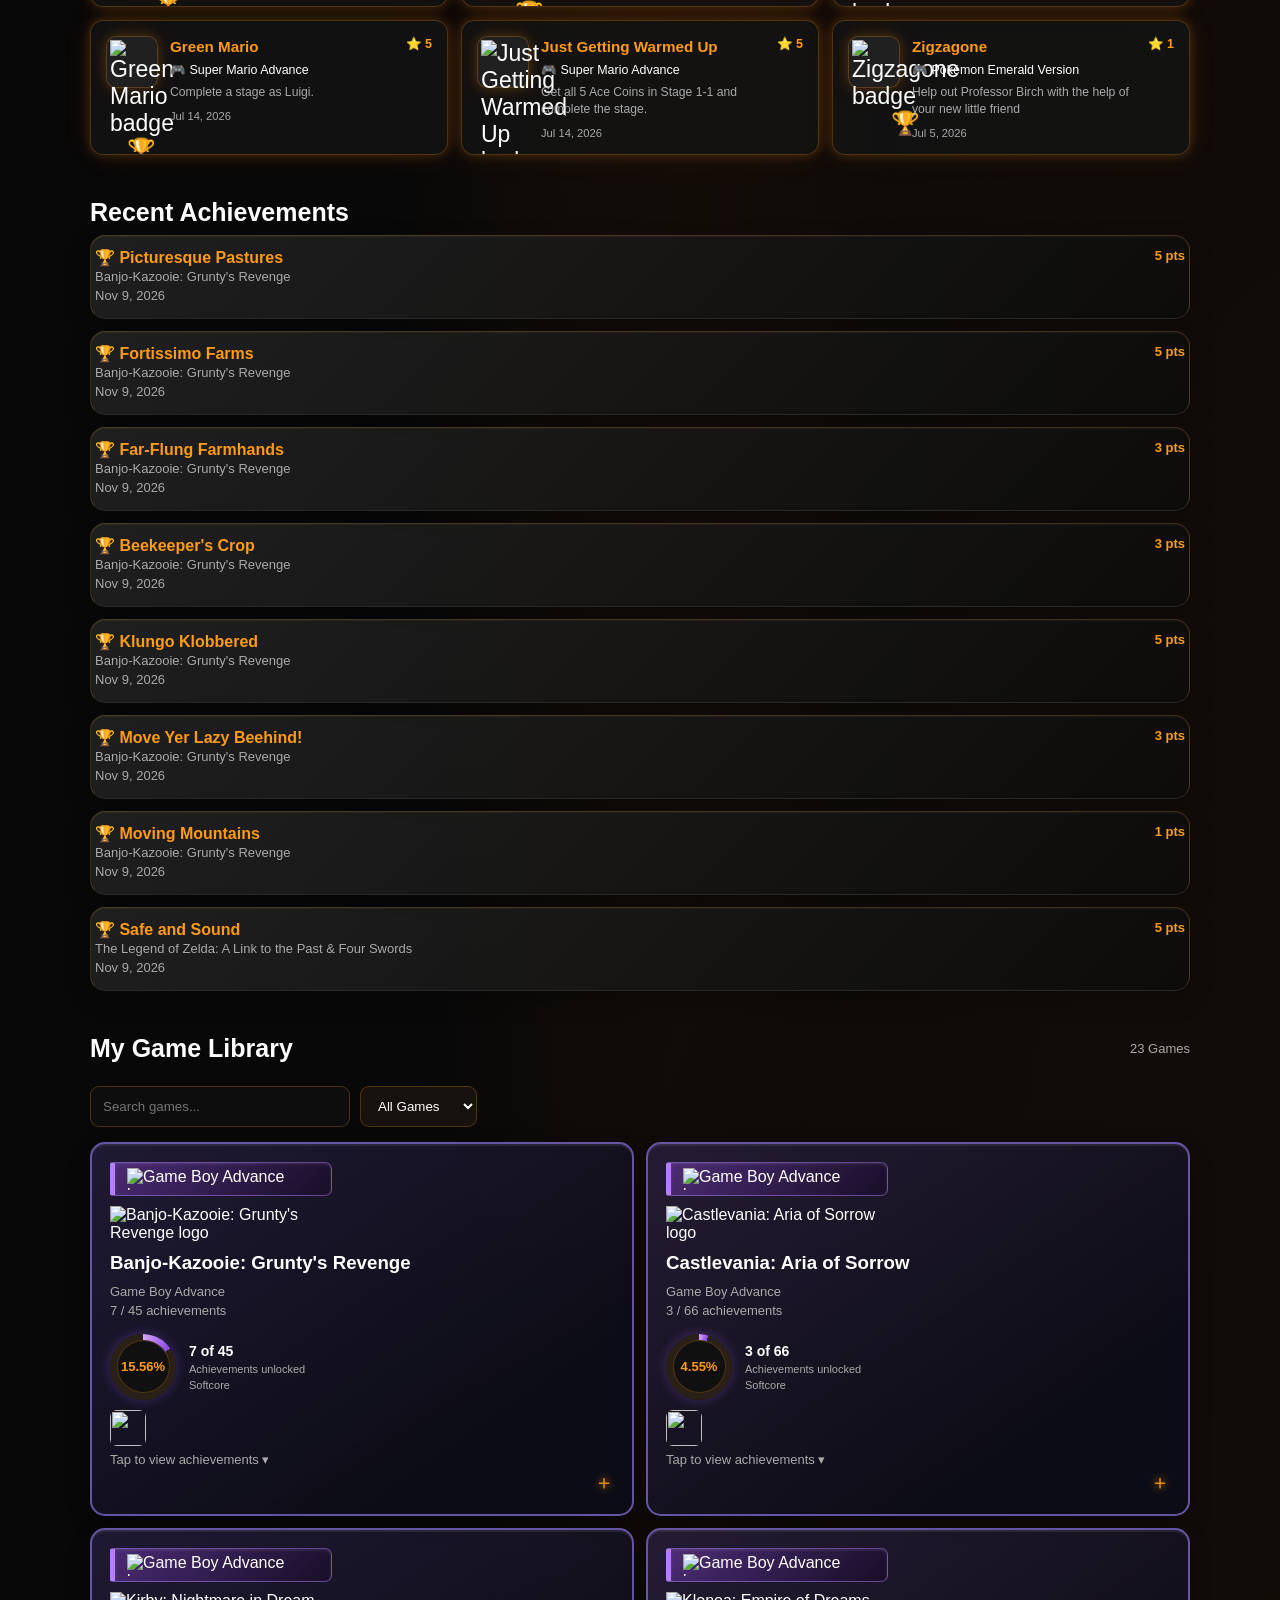
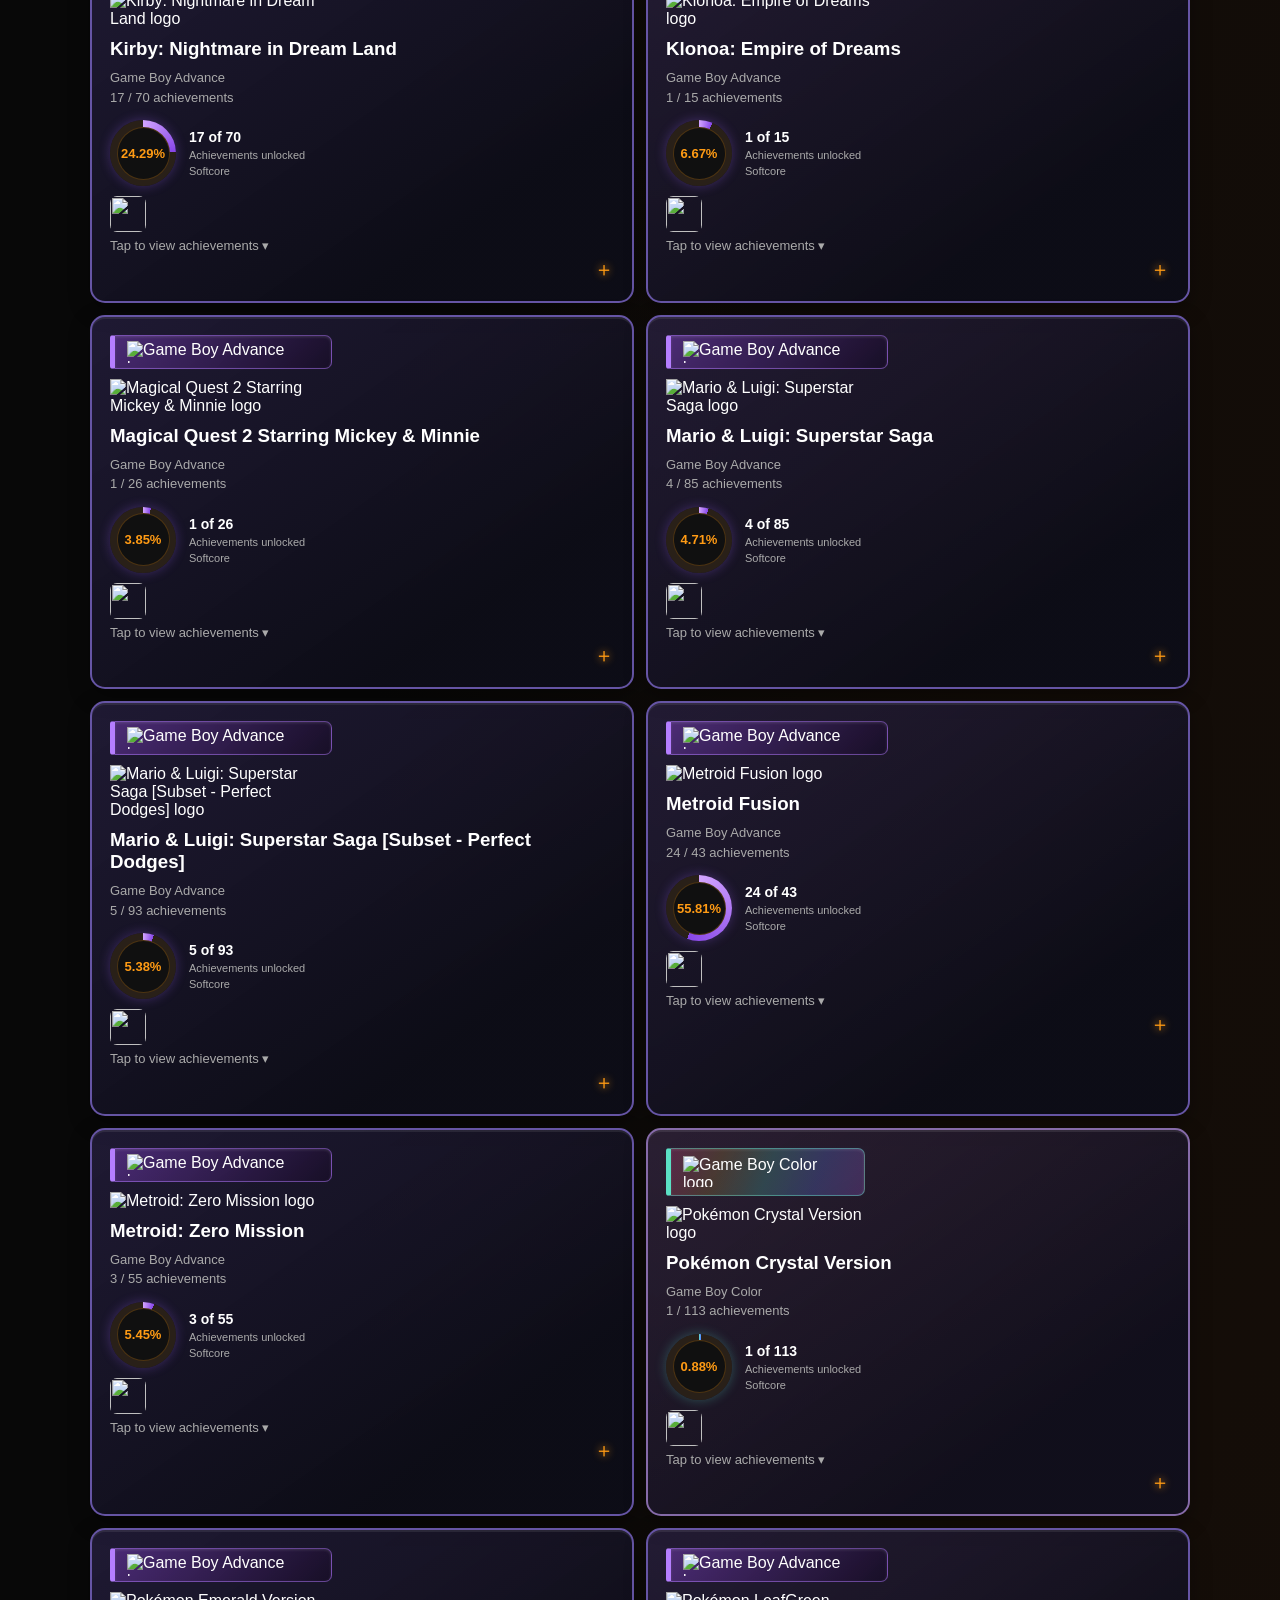
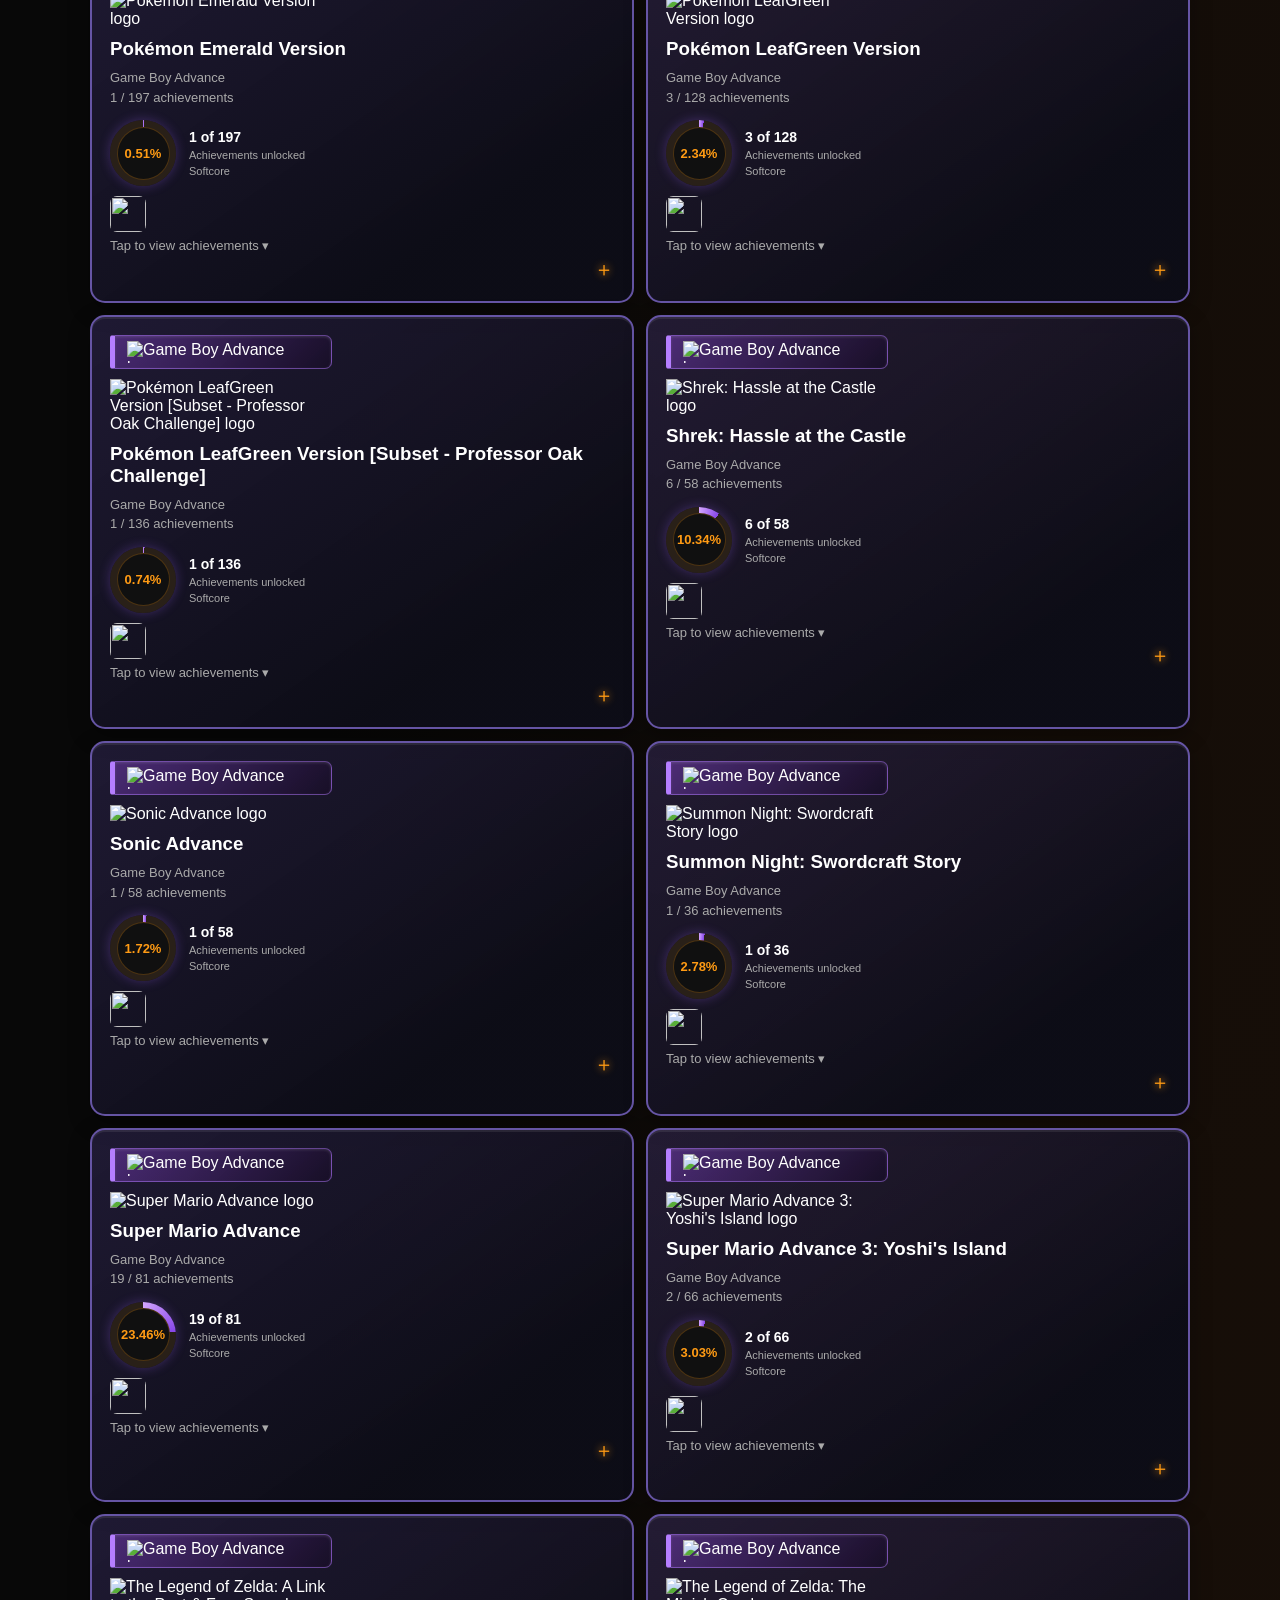
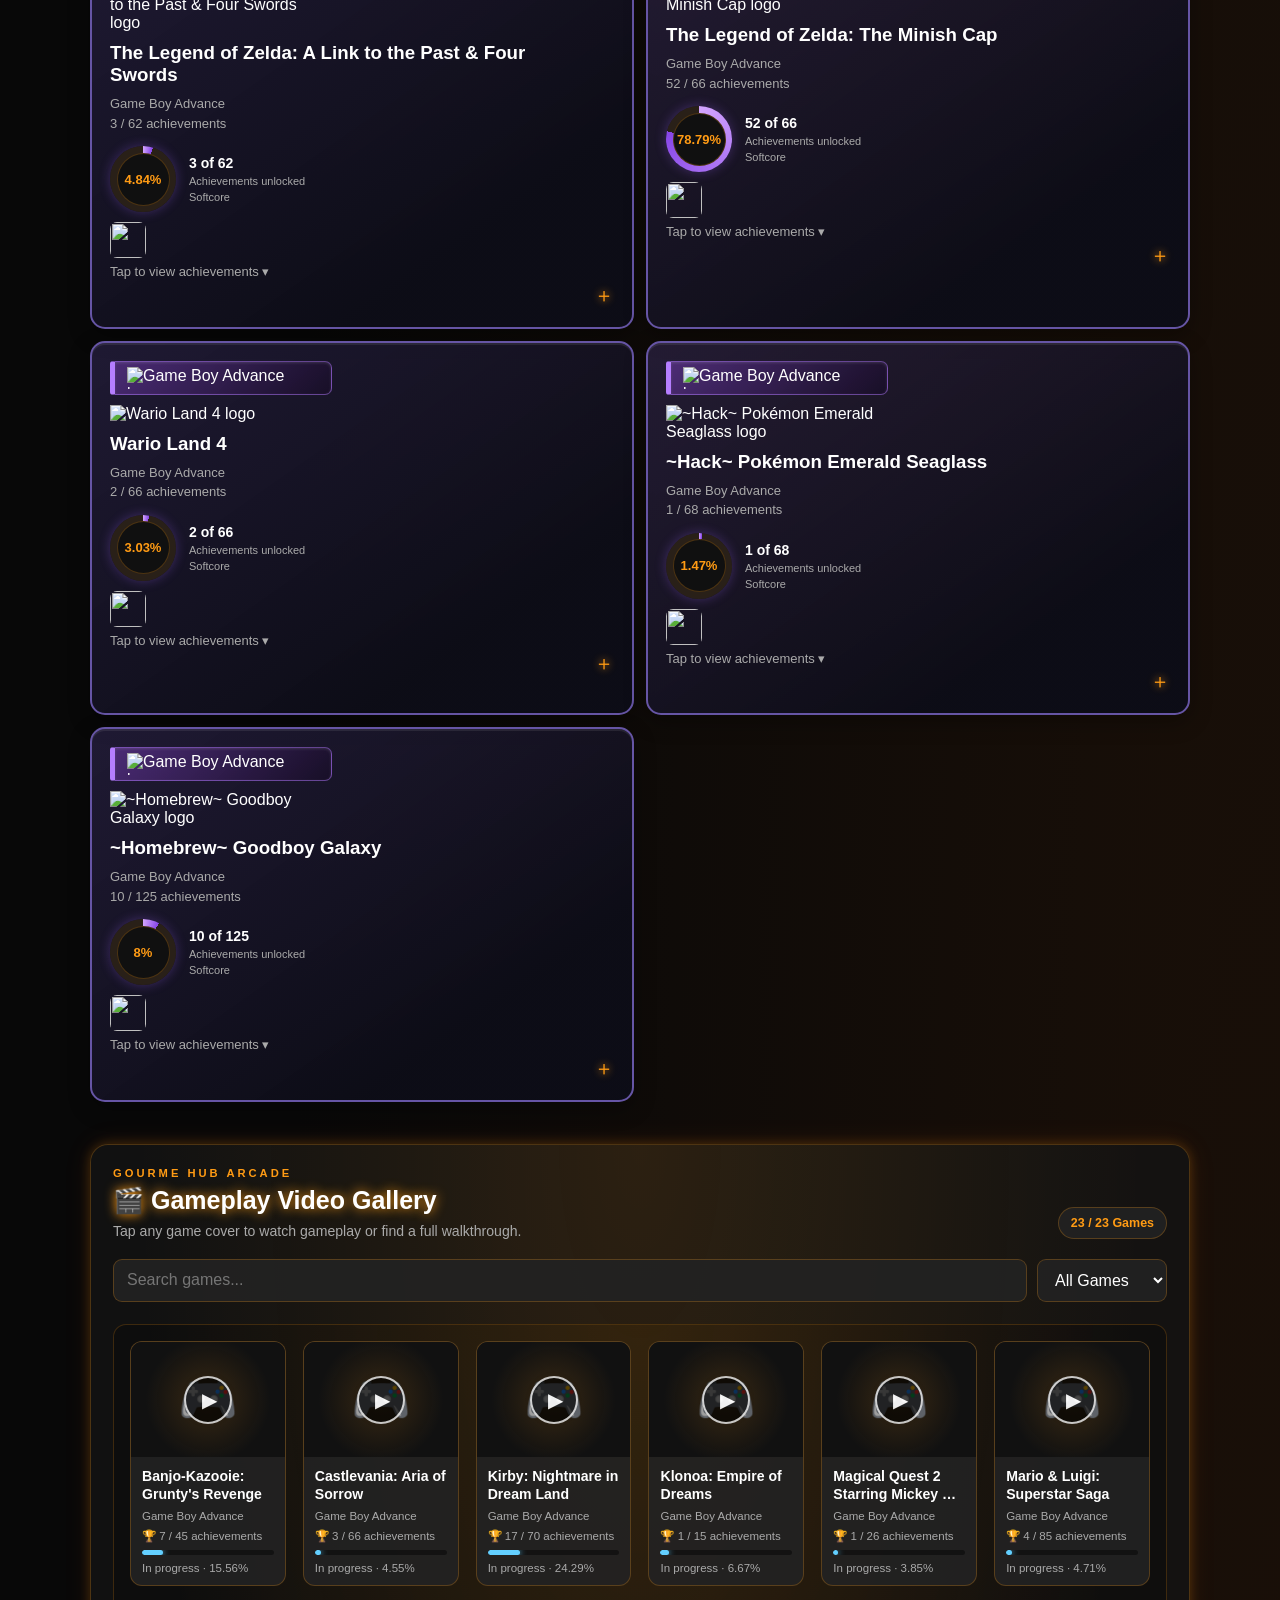
==== commit a52cf855: "Refresh gameplay gallery script cache" ====
--- a/index.html
+++ b/index.html
@@ -304,7 +304,7 @@
   <!-- DASHBOARD SCRIPTS -->
   <script src="app.js?v=gh-upgrade-20261106"></script>
   <script src="gourme-upgrades.js?v=gh-upgrade-20261107"></script>
-  <script src="cartridge-shelf.js?v=gh-archive-auto-search-20261107"></script>
+  <script src="cartridge-shelf.js?v=video-timeout-retry-20261112"></script>
 
 </body>
 </html>
--- a/console-hardware-effects.css
+++ b/console-hardware-effects.css
@@ -1,213 +1,259 @@
 
 /* ==========================================
-   GOURME HUB — CONSOLE HARDWARE THEMES
-   Animated selection borders + authentic
-   Game Boy Advance / Game Boy Color styling
-   ========================================== */
+   GOURME HUB
+   CONSOLE HARDWARE THEMES
+   GBA + GBC
+   ANIMATED SELECTION BORDERS
+   ========================================== */
+
+/* GAME BOY ADVANCE */
 
 .game-card.console-gba {
-  --console-main: #6555a5;
-  --console-light: #a99ae9;
-  --console-dark: #211c43;
-  --console-glow: rgba(119, 94, 210, .42);
-  border: 2px solid rgba(101, 85, 165, .75);
-  background:
-    linear-gradient(145deg,
-      rgba(77, 65, 133, .28),
-      rgba(13, 13, 23, .96) 65%);
-  box-shadow:
-    inset 0 2px 0 rgba(255,255,255,.07),
-    inset 4px 0 0 rgba(101,85,165,.65),
+  --console-main: #51418f;
+  --console-light: #b6a4ff;
+  --console-dark: #211b42;
+  --console-glow: rgba(135, 105, 255, .48);
+
+  position: relative;
+  border: 2px solid #6655a5;
+
+  background:
+    linear-gradient(
+      145deg,
+      rgba(82, 65, 145, .32),
+      rgba(13, 13, 23, .97) 75%
+    );
+
+  box-shadow:
+    inset 0 2px 0 rgba(255,255,255,.08),
     0 7px 22px rgba(0,0,0,.3);
-}
+
+  transition:
+    border-color .3s ease,
+    box-shadow .3s ease,
+    transform .3s ease;
+}
+
+/* GAME BOY COLOR */
 
 .game-card.console-gbc {
-  --console-main: #7665a5;
-  --console-light: #b5a4e8;
-  --console-dark: #302448;
-  --console-glow: rgba(143, 118, 190, .42);
-  border: 2px solid rgba(118, 101, 165, .75);
-  background:
-    linear-gradient(145deg,
-      rgba(118, 101, 165, .22),
-      rgba(17, 20, 29, .96) 65%);
+  --console-main: #765a9c;
+  --console-light: #c3a8ed;
+  --console-dark: #30213f;
+  --console-glow: rgba(174, 126, 220, .48);
+
+  position: relative;
+  border: 2px solid #866ba9;
+
+  background:
+    linear-gradient(
+      145deg,
+      rgba(112, 81, 151, .30),
+      rgba(17, 15, 28, .97) 75%
+    );
+
   box-shadow:
     inset 0 2px 0 rgba(255,255,255,.09),
-    inset 4px 0 0 rgba(118,101,165,.6),
     0 7px 22px rgba(0,0,0,.3);
-}
-
-/* Hardware-inspired cartridge labels */
-
-.console-gba .console-cartridge-label {
-  border-color: #8072c3;
-  border-left: 5px solid #b0a0ef;
-  background: linear-gradient(
-    135deg,
-    #40386f,
-    #211e42
-  );
-  box-shadow: inset 0 1px 3px rgba(255,255,255,.12);
-}
-
-.console-gbc .console-cartridge-label {
-  border-color: #9383c1;
-  border-left: 5px solid #b7a5ed;
-  background: linear-gradient(
-    135deg,
-    #544675,
-    #29213d
-  );
-  box-shadow: inset 0 1px 3px rgba(255,255,255,.12);
-}
-
-/* Console-matched game covers */
-
-.console-gba .game-cover,
-.console-gba .game-cover-placeholder {
-  border: 2px solid #8274bd;
-  box-shadow: 0 0 12px rgba(119,94,210,.25);
-}
-
-.console-gbc .game-cover,
-.console-gbc .game-cover-placeholder {
-  border: 2px solid #9383bd;
-  box-shadow: 0 0 12px rgba(143,118,190,.25);
-}
-
-/* Console-matched progress rings */
-
-.console-gba .game-progress-ring {
-  background: conic-gradient(
-    #b9a6ff 0%,
-    #6650b1 var(--game-progress,0%),
-    #29253b var(--game-progress,0%),
-    #29253b 100%
-  );
-  box-shadow: 0 0 13px rgba(119,94,210,.35);
-}
-
-.console-gbc .game-progress-ring {
-  background: conic-gradient(
-    #c2b2ed 0%,
-    #7864ad var(--game-progress,0%),
-    #30283f var(--game-progress,0%),
-    #30283f 100%
-  );
-  box-shadow: 0 0 13px rgba(143,118,190,.35);
-}
-
-/* Console-matched achievement accents */
-
-.console-gba .achievement-earned strong,
-.console-gba .achievement-points,
-.console-gba .game-ring-center strong {
-  color: #b9a6ff;
-}
-
-.console-gbc .achievement-earned strong,
-.console-gbc .achievement-points,
-.console-gbc .game-ring-center strong {
-  color: #c2b2ed;
-}
-
-/* ==========================================
-   ANIMATED SELECTION BORDER
-   ========================================== */
-
-.game-card.console-gba,
-.game-card.console-gbc {
-  position: relative;
-  isolation: isolate;
+
   transition:
-    transform .3s ease,
     border-color .3s ease,
-    box-shadow .3s ease;
-}
+    box-shadow .3s ease,
+    transform .3s ease;
+}
+
+/* ==========================================
+   ANIMATED GLOWING SELECTION BORDER
+   ========================================== */
 
 .game-card.console-gba::after,
 .game-card.console-gbc::after {
   content: "";
   position: absolute;
-  inset: -2px;
-  z-index: 3;
+  inset: -3px;
+  z-index: 5;
+
   border: 2px solid var(--console-light);
   border-radius: inherit;
+
   opacity: 0;
   pointer-events: none;
-  box-shadow:
-    0 0 9px var(--console-glow),
-    0 0 20px var(--console-glow);
-  transition: opacity .25s ease;
-}
-
-/* Desktop hover */
-
-@media (hover: hover) and (pointer: fine) {
+
+  box-shadow:
+    0 0 8px var(--console-glow),
+    0 0 18px var(--console-glow);
+
+  transition: opacity .3s ease;
+}
+
+/* OPEN / SELECTED GAME CARD */
+
+.game-card.console-gba[open],
+.game-card.console-gbc[open] {
+  border-color: var(--console-light);
+
+  box-shadow:
+    0 0 10px var(--console-glow),
+    0 0 22px var(--console-glow),
+    0 10px 28px rgba(0,0,0,.4);
+}
+
+.game-card.console-gba[open]::after,
+.game-card.console-gbc[open]::after {
+  opacity: 1;
+  animation: consoleBorderPulse 2s ease-in-out infinite;
+}
+
+/* HOVER EFFECT */
+
+@media (hover: hover) {
   .game-card.console-gba:hover,
   .game-card.console-gbc:hover {
-    transform: translateY(-4px);
+    transform: translateY(-3px);
+
     border-color: var(--console-light);
-    box-shadow:
-      0 0 13px var(--console-glow),
-      0 0 25px var(--console-glow),
-      0 12px 28px rgba(0,0,0,.4);
+
+    box-shadow:
+      0 0 12px var(--console-glow),
+      0 0 24px var(--console-glow);
   }
 
   .game-card.console-gba:hover::after,
   .game-card.console-gbc:hover::after {
     opacity: 1;
-    animation: consoleBorderPulse 2s ease-in-out infinite;
-  }
-}
-
-/* Tapped or keyboard-selected cards */
+  }
+}
+
+/* KEYBOARD FOCUS */
 
 .game-card.console-gba:focus-within,
 .game-card.console-gbc:focus-within {
   border-color: var(--console-light);
-  box-shadow:
-    0 0 13px var(--console-glow),
+
+  box-shadow:
+    0 0 12px var(--console-glow),
     0 0 24px var(--console-glow);
 }
 
-.game-card.console-gba:focus-within::after,
-.game-card.console-gbc:focus-within::after {
-  opacity: 1;
-  animation: consoleBorderPulse 2s ease-in-out infinite;
-}
-
-/* Mobile touch feedback */
+/* ANIMATION */
+
+@keyframes consoleBorderPulse {
+  0%, 100% {
+    box-shadow:
+      0 0 7px var(--console-glow),
+      0 0 14px var(--console-glow);
+  }
+
+  50% {
+    box-shadow:
+      0 0 14px var(--console-glow),
+      0 0 28px var(--console-glow);
+  }
+}
+
+/* ==========================================
+   GBA CARTRIDGE DETAILS
+   ========================================== */
+
+.console-gba .console-cartridge-label {
+  border-color: #8271c4;
+  border-left: 5px solid #b5a4ff;
+
+  background:
+    linear-gradient(
+      135deg,
+      #493b80,
+      #241e49
+    );
+
+  box-shadow:
+    inset 0 1px 3px rgba(255,255,255,.13);
+}
+
+/* ==========================================
+   GBC CARTRIDGE DETAILS
+   ========================================== */
+
+.console-gbc .console-cartridge-label {
+  border-color: #987cb9;
+  border-left: 5px solid #c3a8ed;
+
+  background:
+    linear-gradient(
+      135deg,
+      #614778,
+      #30213f
+    );
+
+  box-shadow:
+    inset 0 1px 3px rgba(255,255,255,.13);
+}
+
+/* ==========================================
+   GAME COVER BORDERS
+   ========================================== */
+
+.console-gba .game-cover,
+.console-gba .game-cover-placeholder {
+  border: 2px solid #8271c4;
+
+  box-shadow:
+    0 0 10px rgba(135,105,255,.25);
+}
+
+.console-gbc .game-cover,
+.console-gbc .game-cover-placeholder {
+  border: 2px solid #987cb9;
+
+  box-shadow:
+    0 0 10px rgba(174,126,220,.25);
+}
+
+/* ==========================================
+   PROGRESS RINGS
+   ========================================== */
+
+.console-gba .game-progress-ring {
+  box-shadow:
+    0 0 12px rgba(135,105,255,.35);
+}
+
+.console-gbc .game-progress-ring {
+  box-shadow:
+    0 0 12px rgba(174,126,220,.35);
+}
+
+/* ==========================================
+   ACHIEVEMENT ACCENTS
+   ========================================== */
+
+.console-gba .achievement-points {
+  color: #b6a4ff;
+}
+
+.console-gbc .achievement-points {
+  color: #c3a8ed;
+}
+
+/* ==========================================
+   MOBILE TOUCH FEEDBACK
+   ========================================== */
 
 @media (hover: none) {
   .game-card.console-gba:active,
   .game-card.console-gbc:active {
     transform: scale(.985);
+
     border-color: var(--console-light);
-    box-shadow: 0 0 20px var(--console-glow);
-  }
-
-  .game-card.console-gba:active::after,
-  .game-card.console-gbc:active::after {
-    opacity: 1;
-  }
-}
-
-@keyframes consoleBorderPulse {
-  0%, 100% {
-    box-shadow:
-      0 0 7px var(--console-glow),
-      0 0 15px var(--console-glow);
-  }
-
-  50% {
-    box-shadow:
-      0 0 13px var(--console-glow),
-      0 0 27px var(--console-glow);
-  }
-}
-
-/* Respect reduced motion */
+
+    box-shadow:
+      0 0 16px var(--console-glow);
+  }
+}
+
+/* ==========================================
+   ACCESSIBILITY
+   ========================================== */
 
 @media (prefers-reduced-motion: reduce) {
   .game-card.console-gba,
